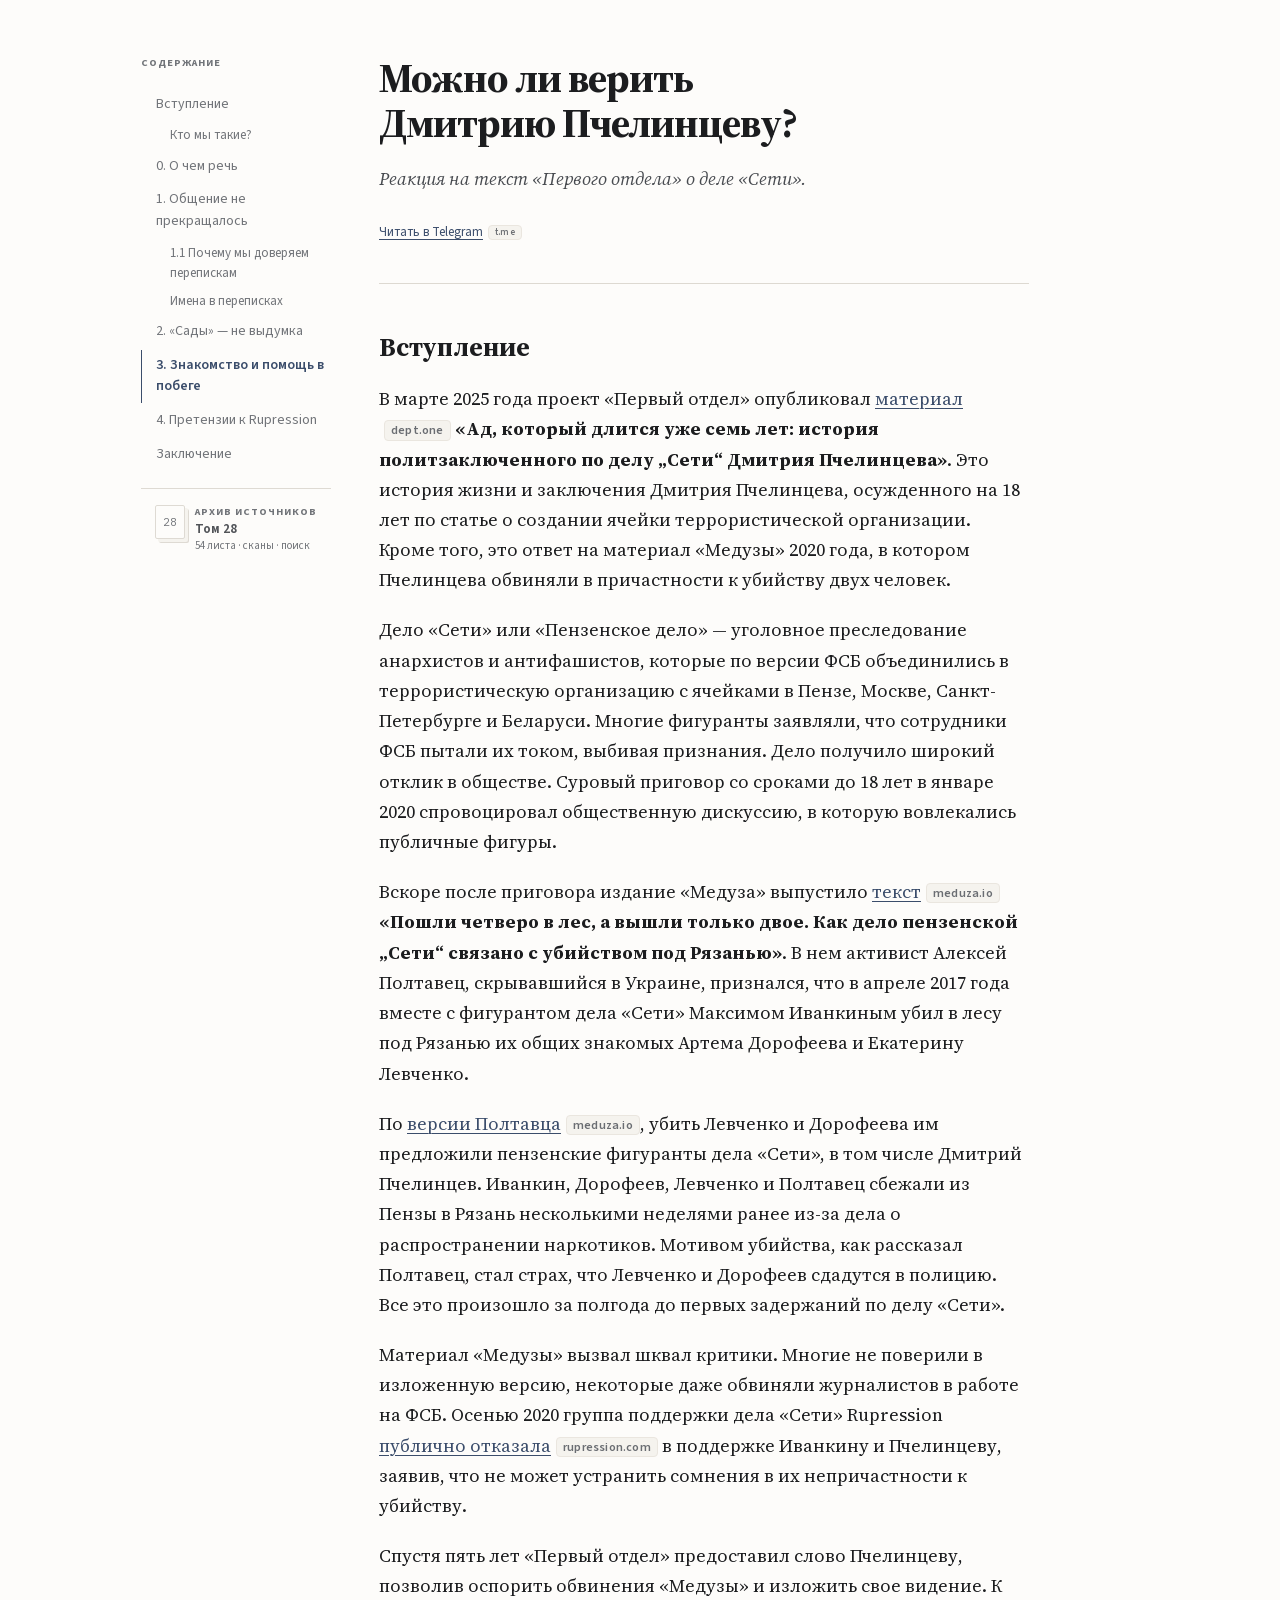
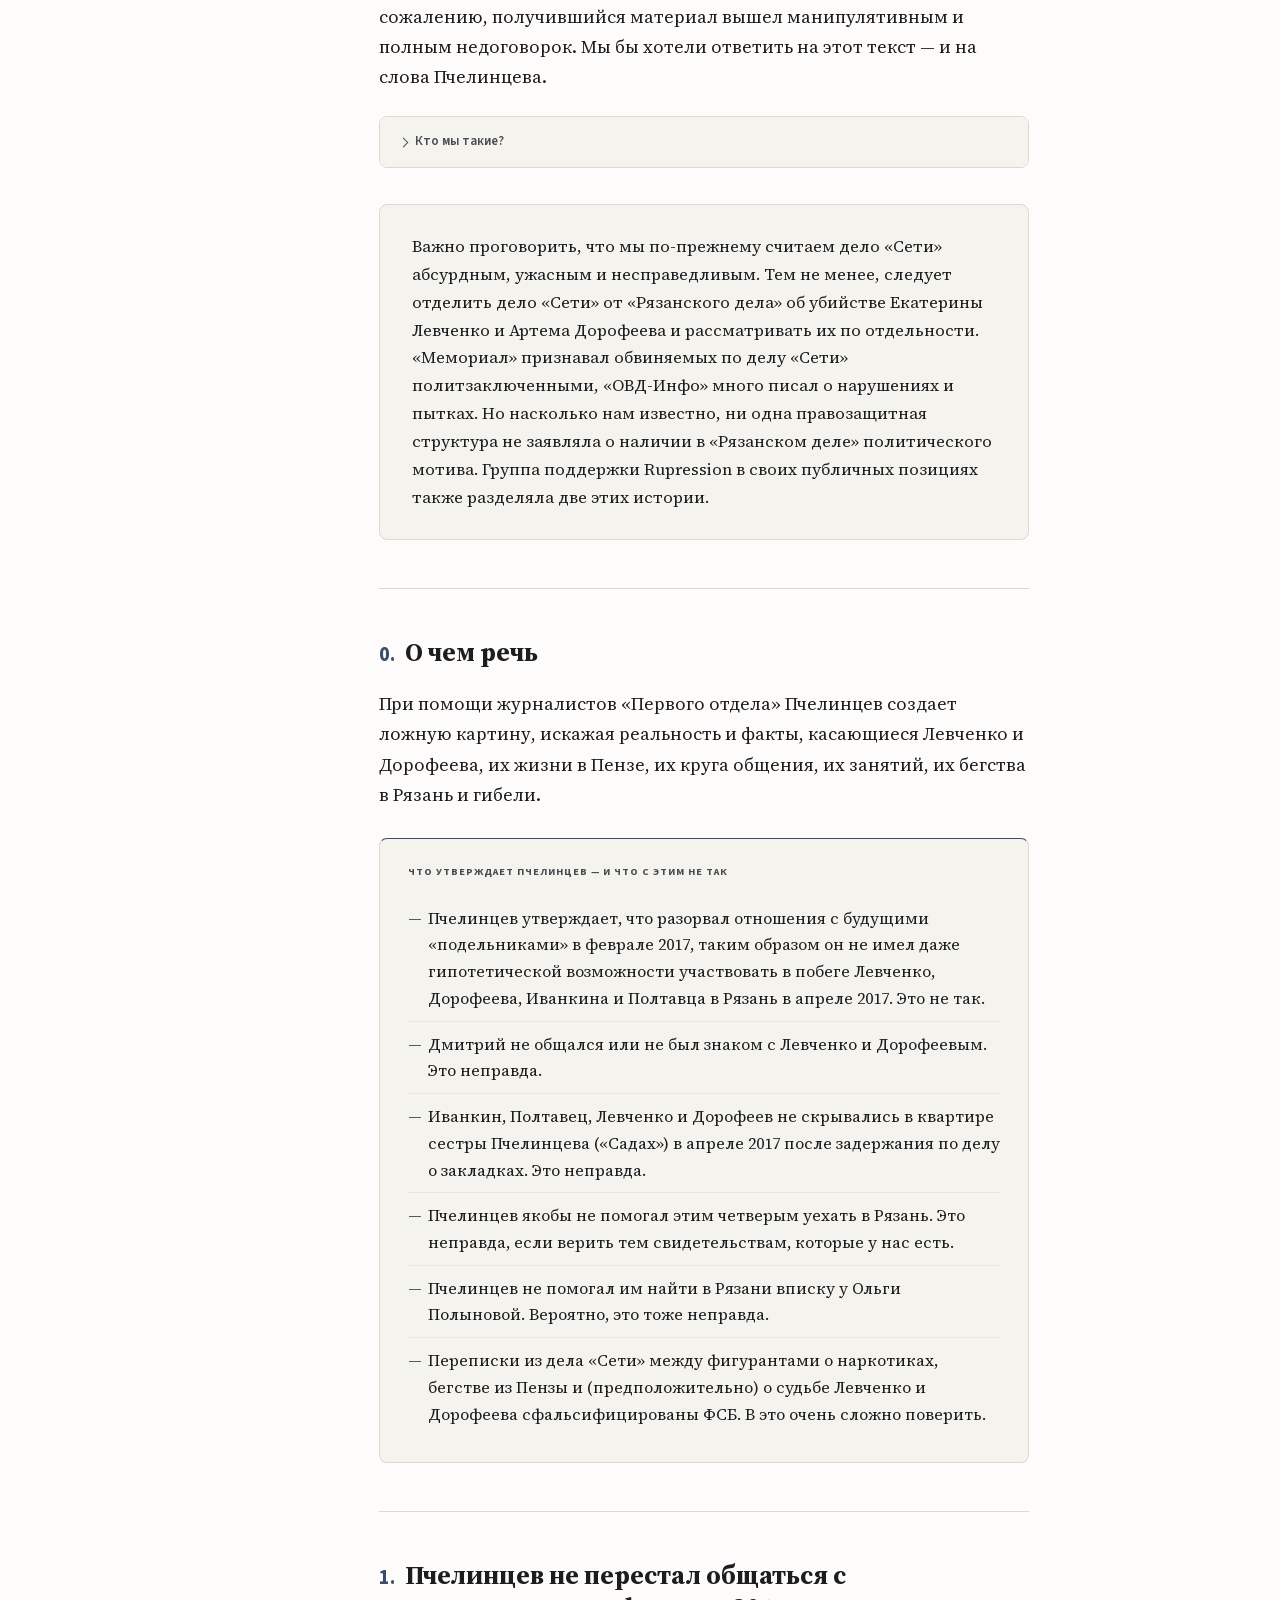
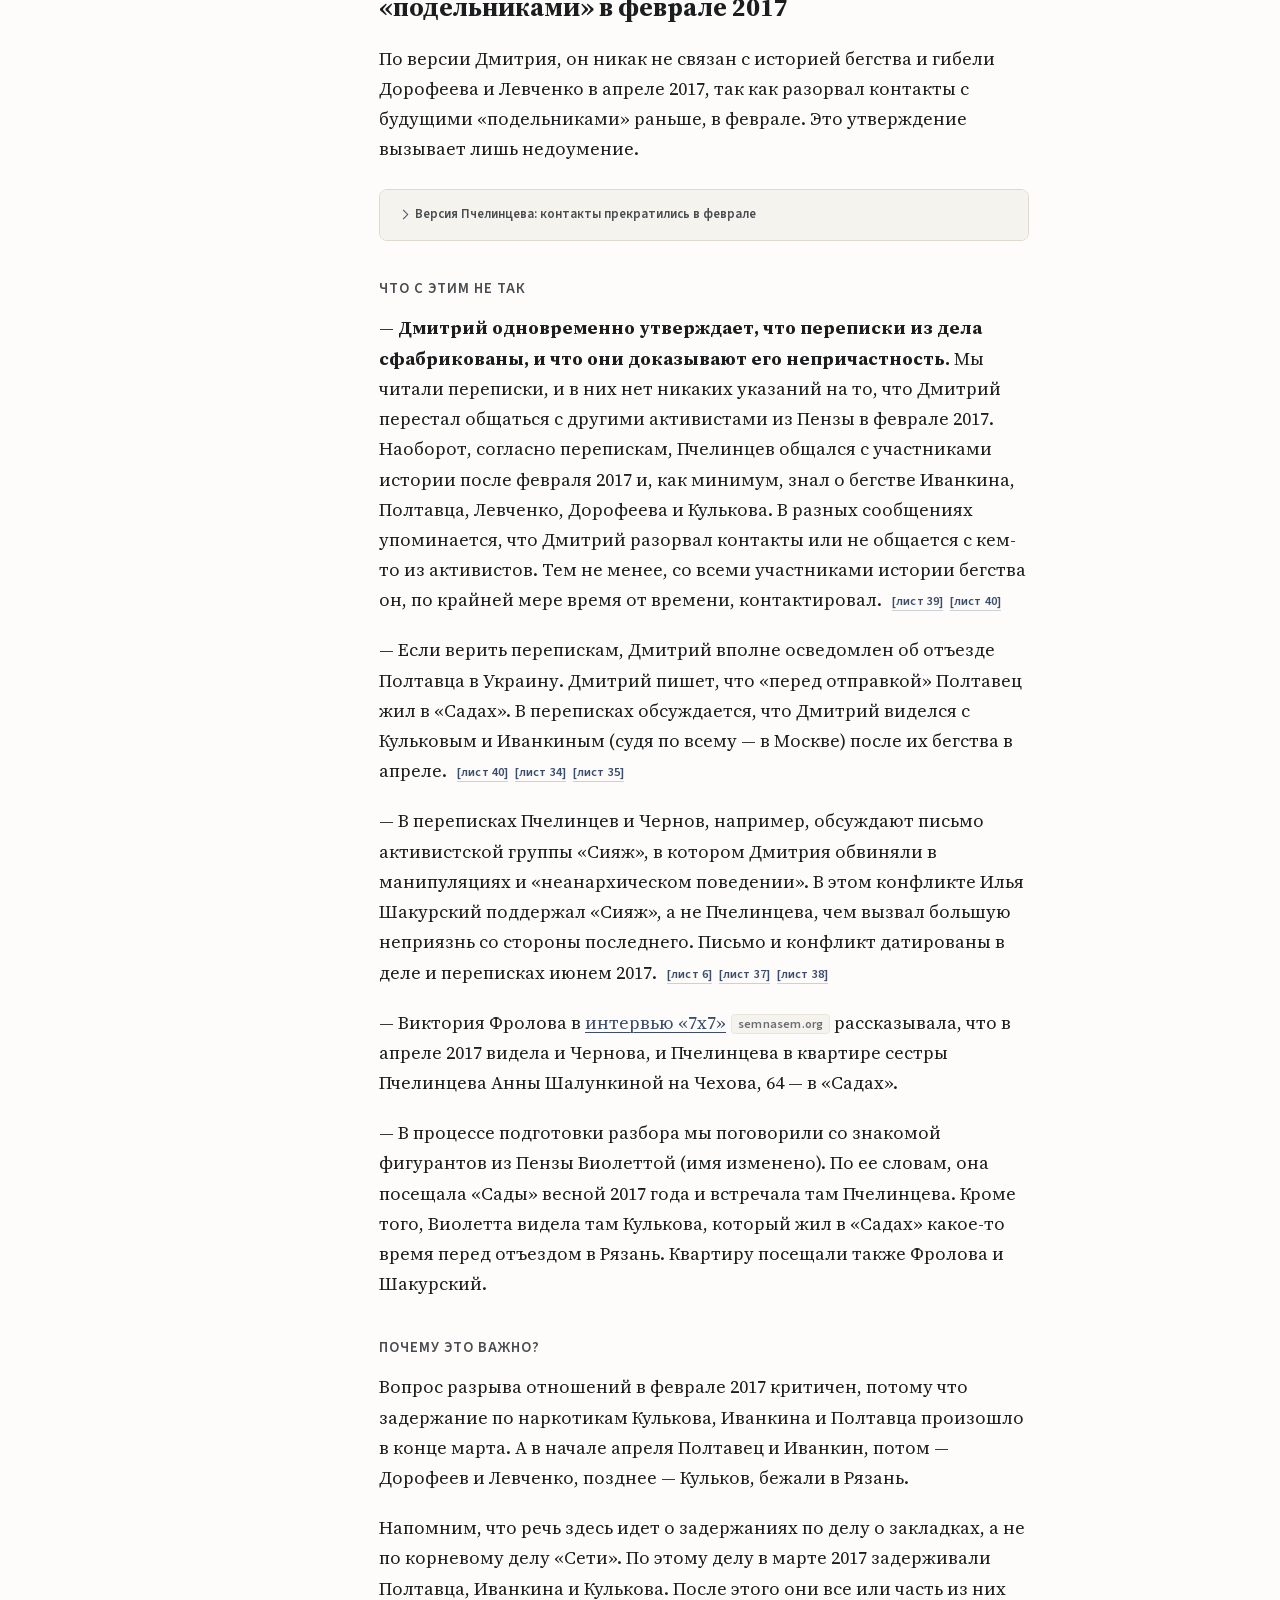
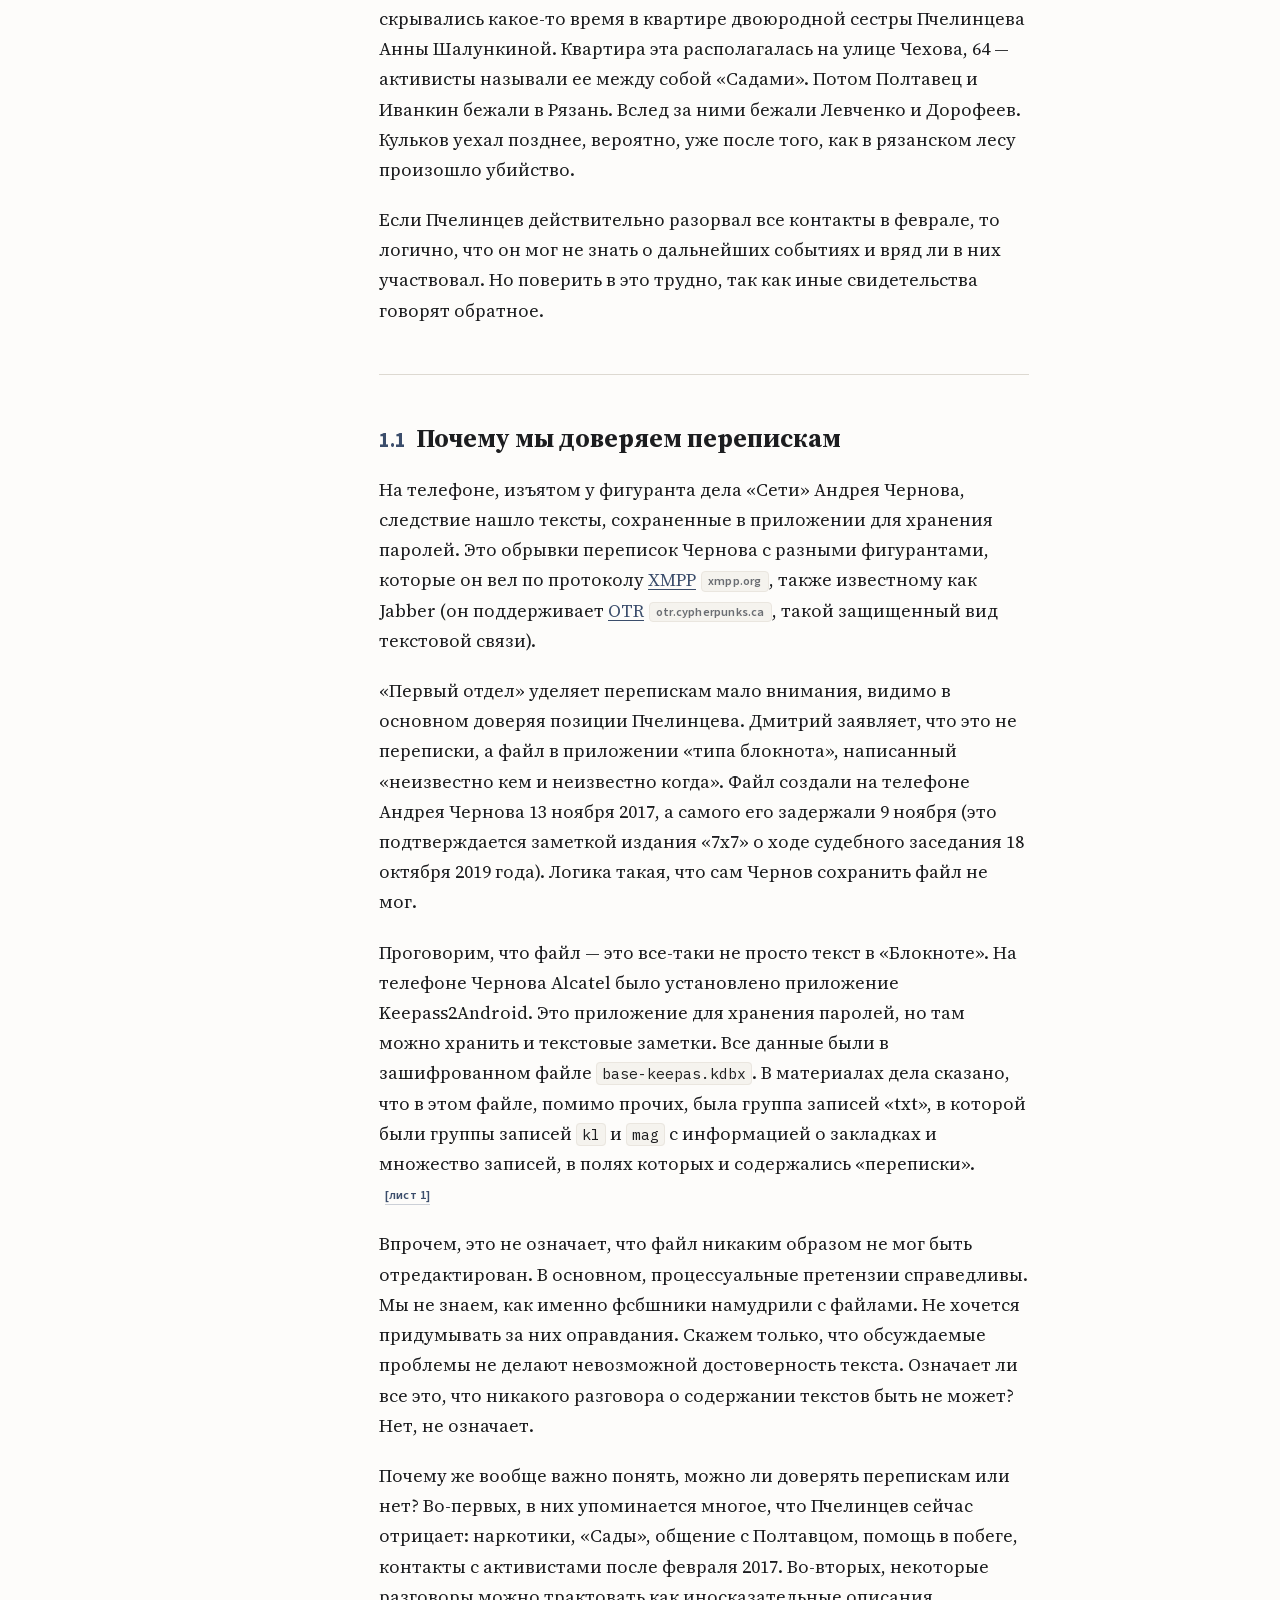
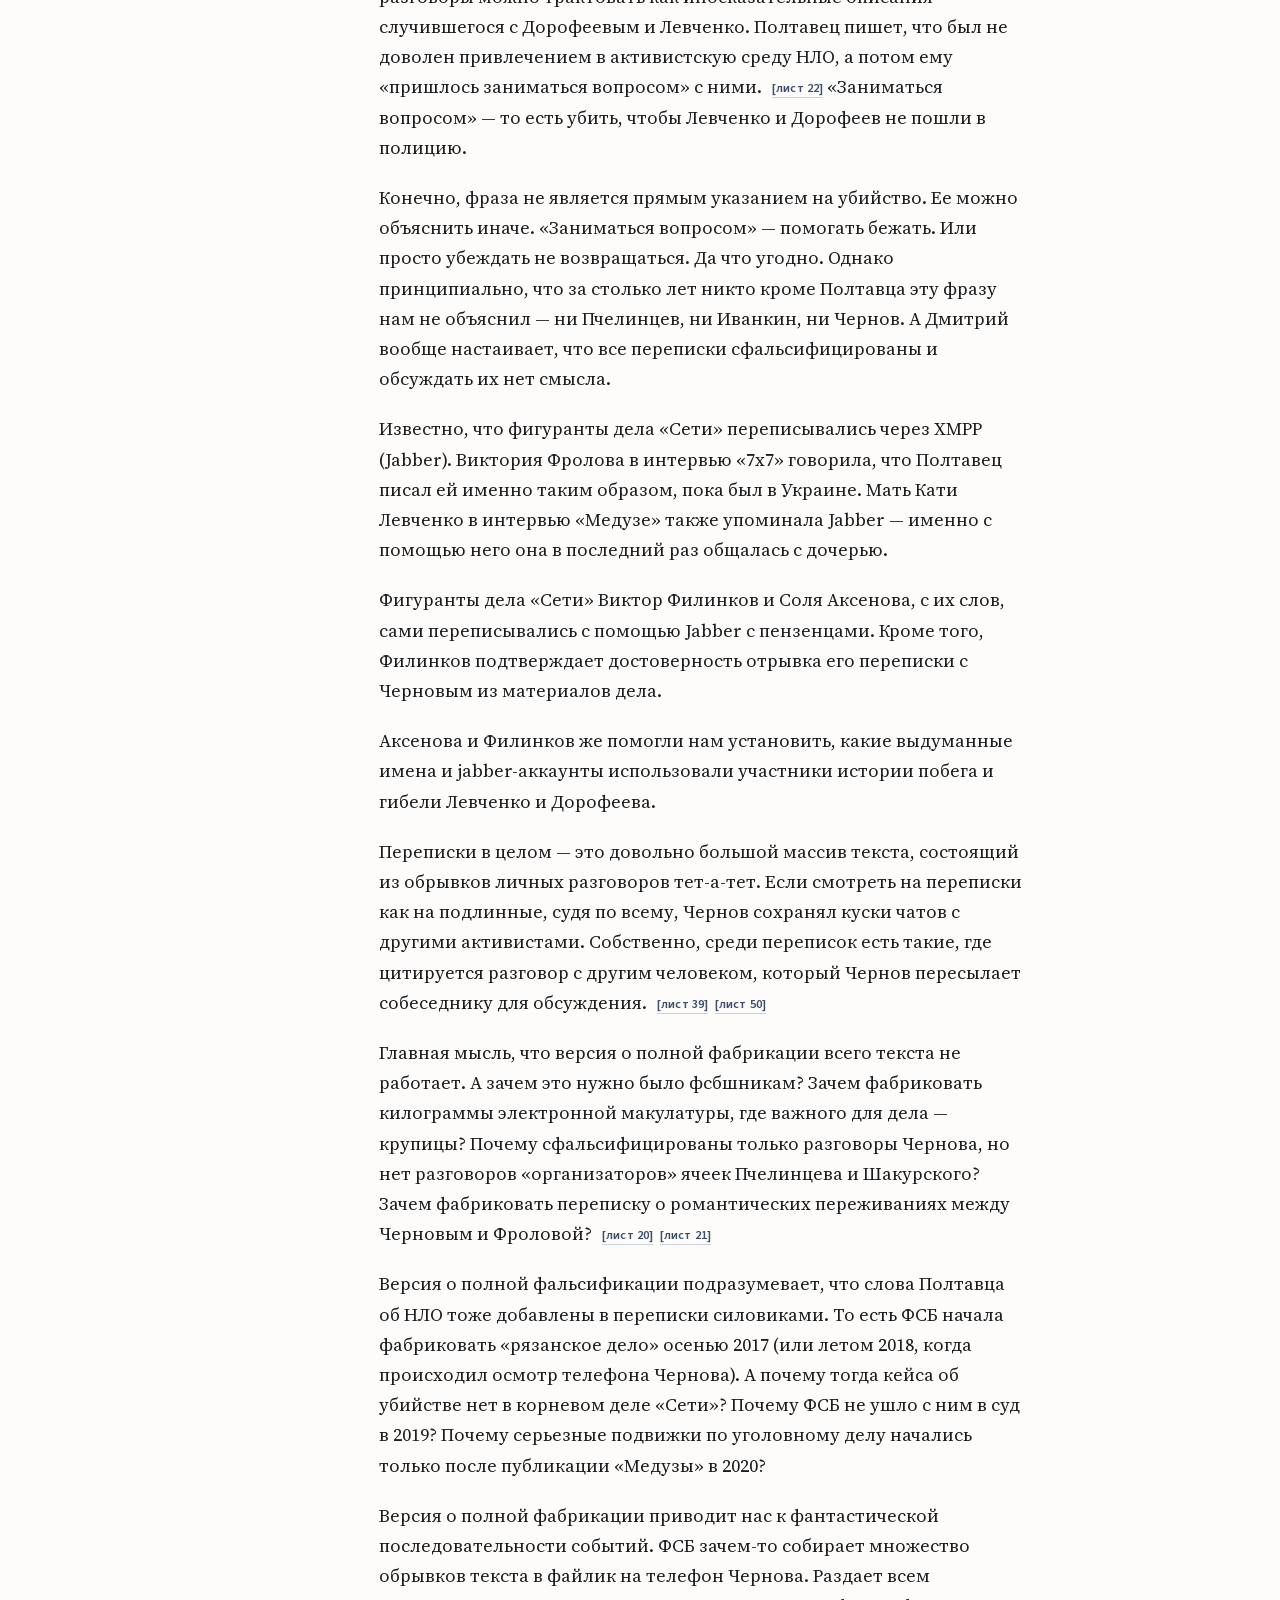
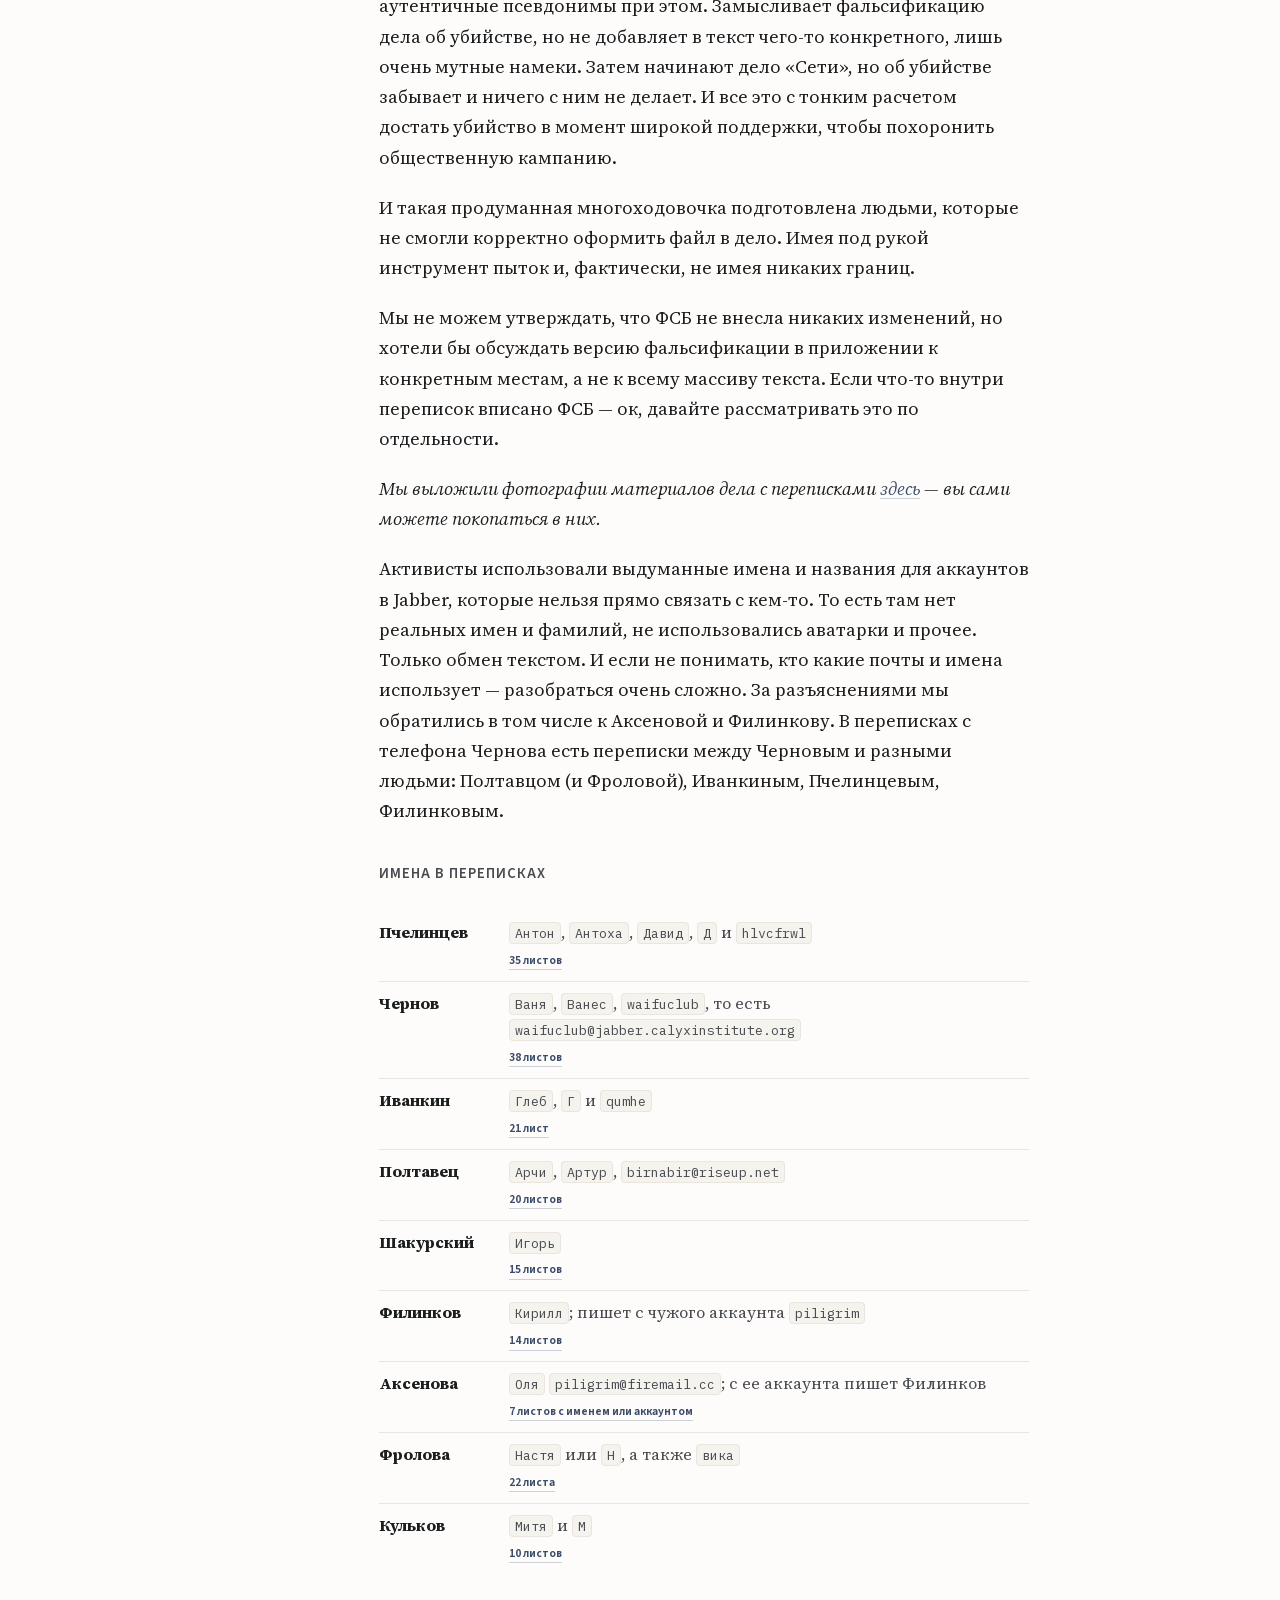
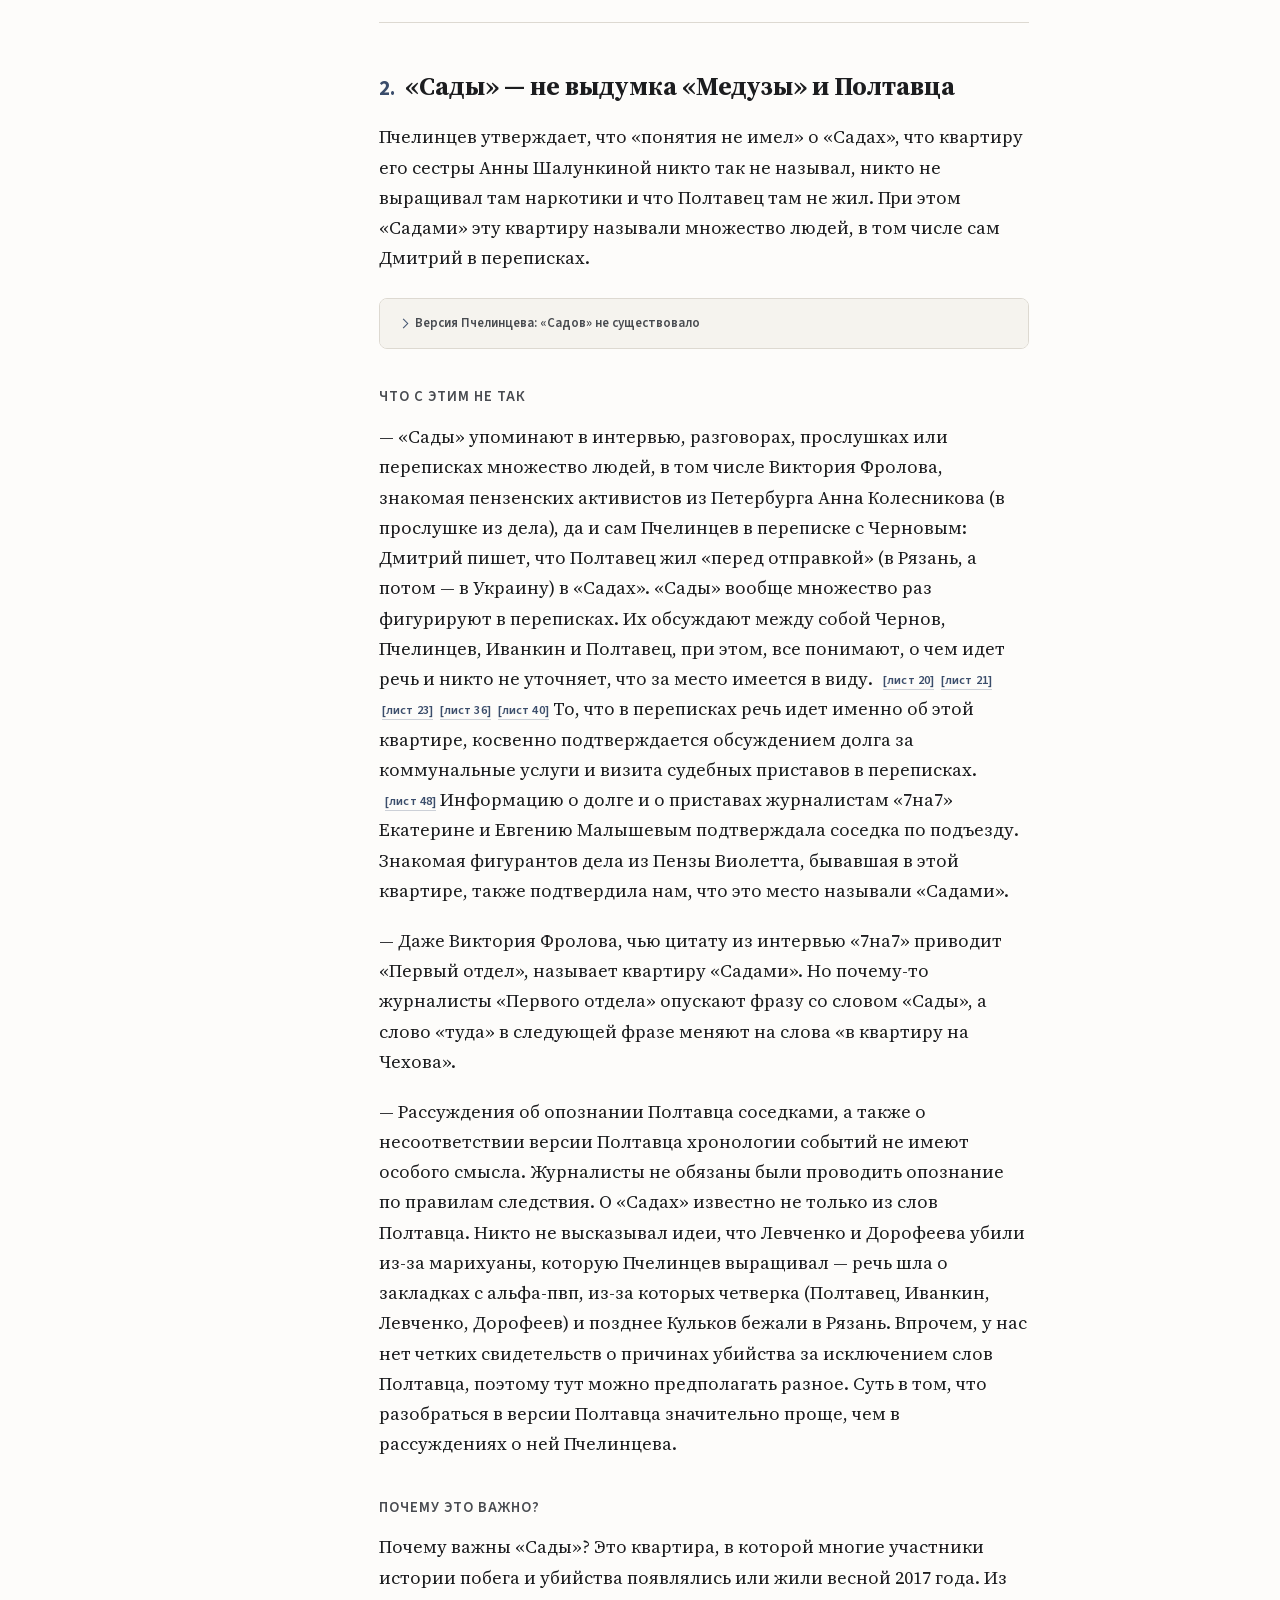
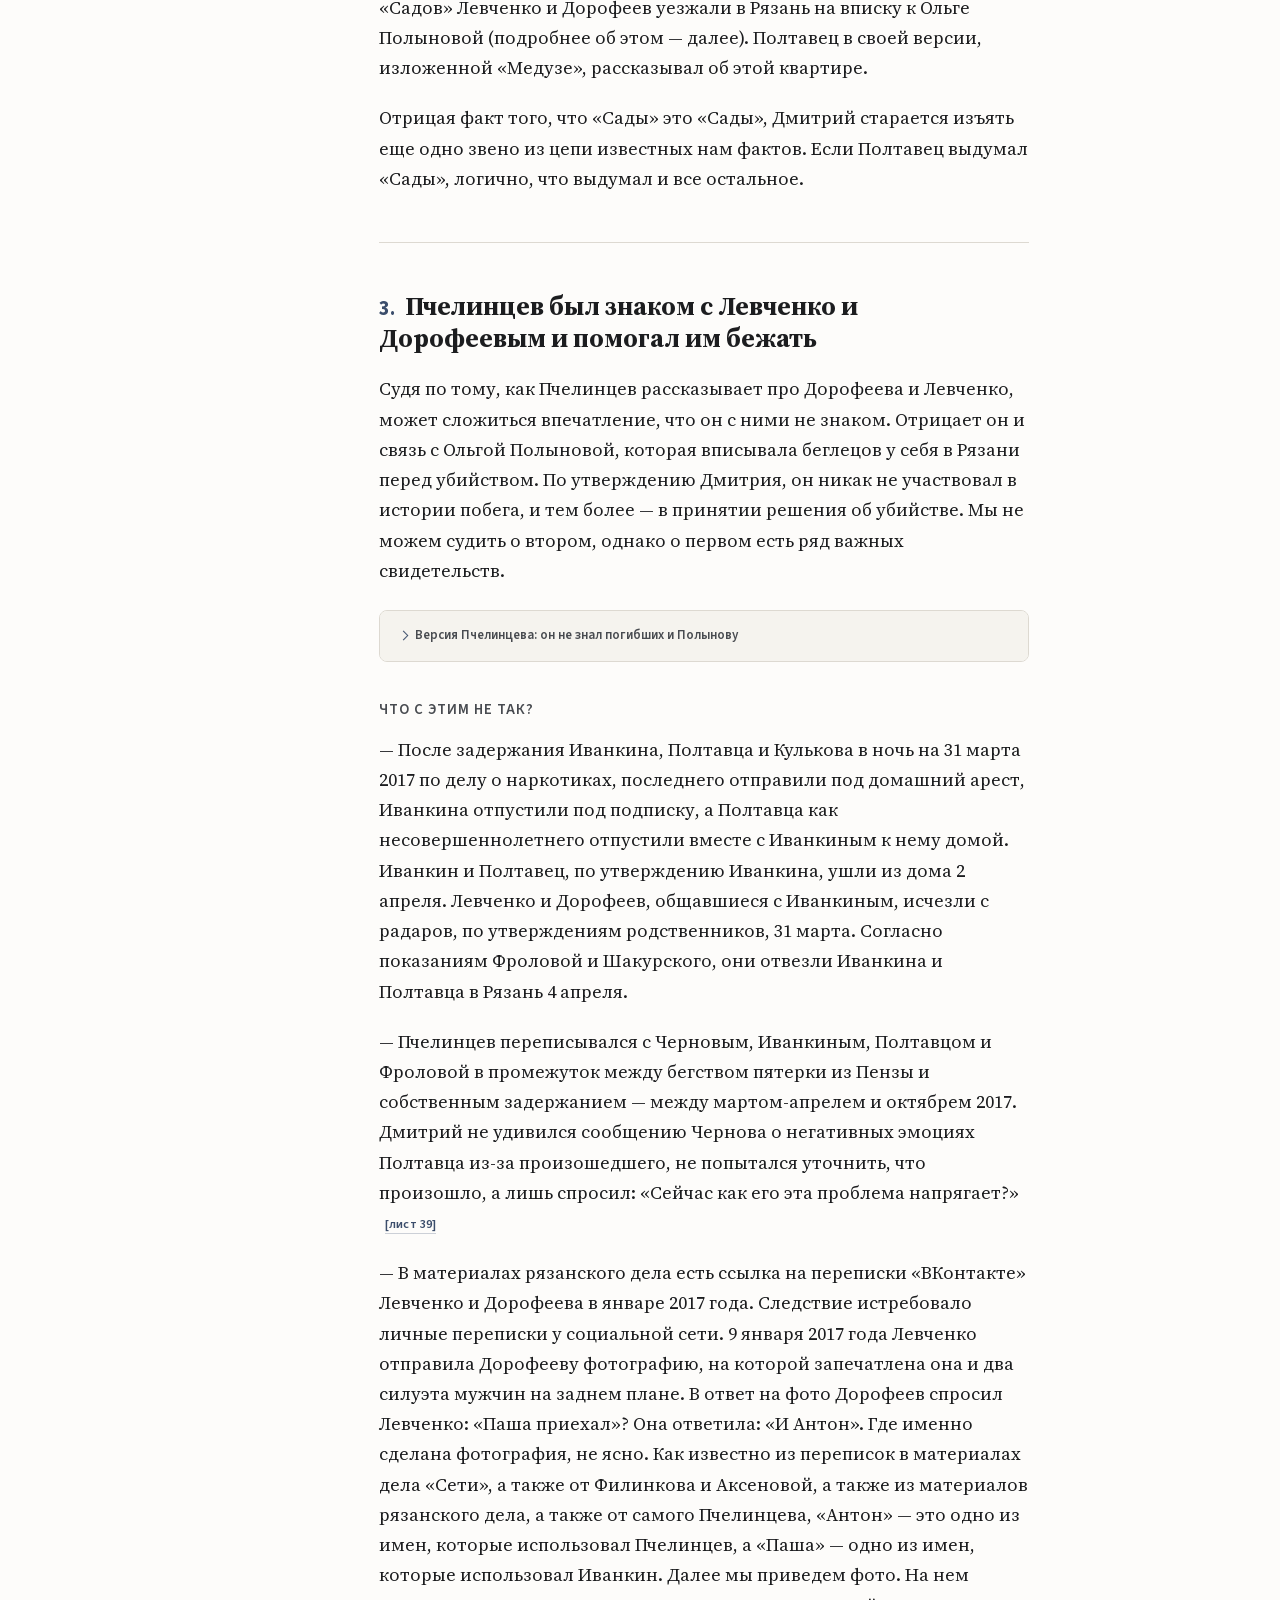
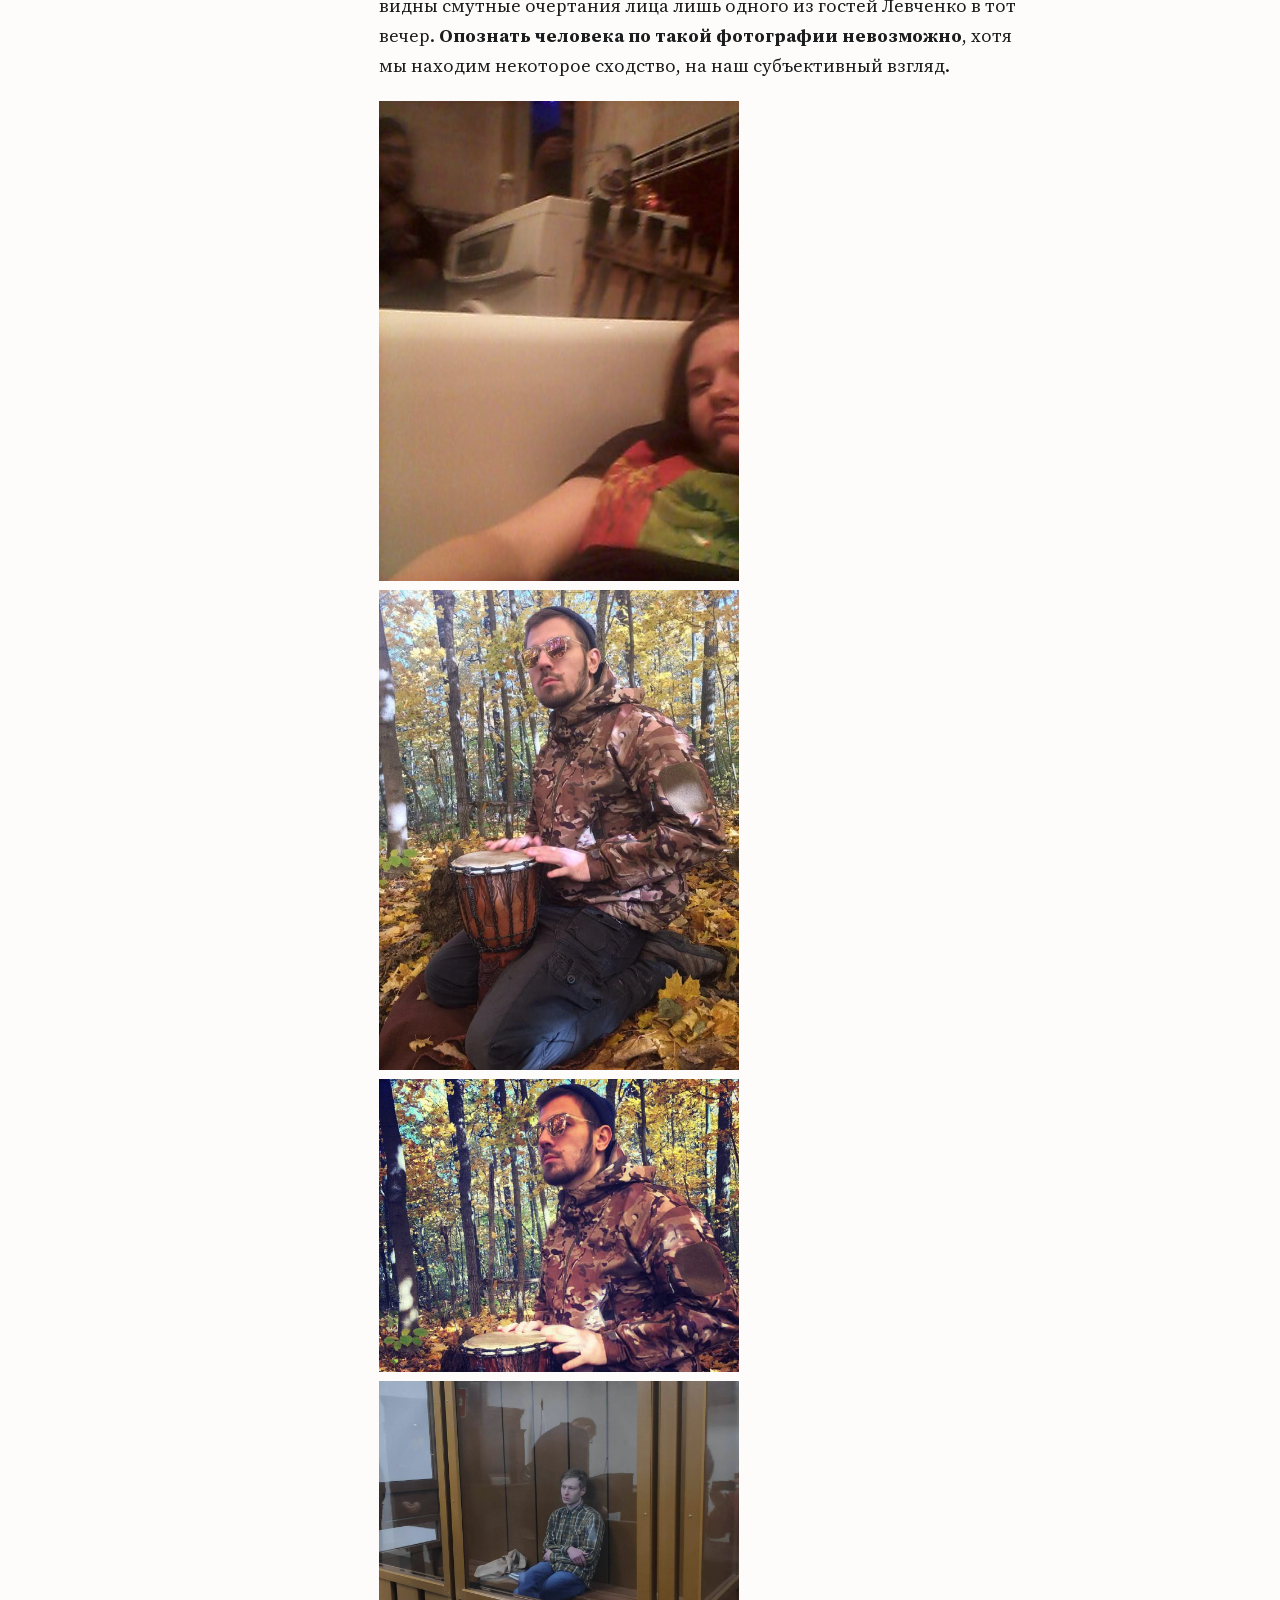
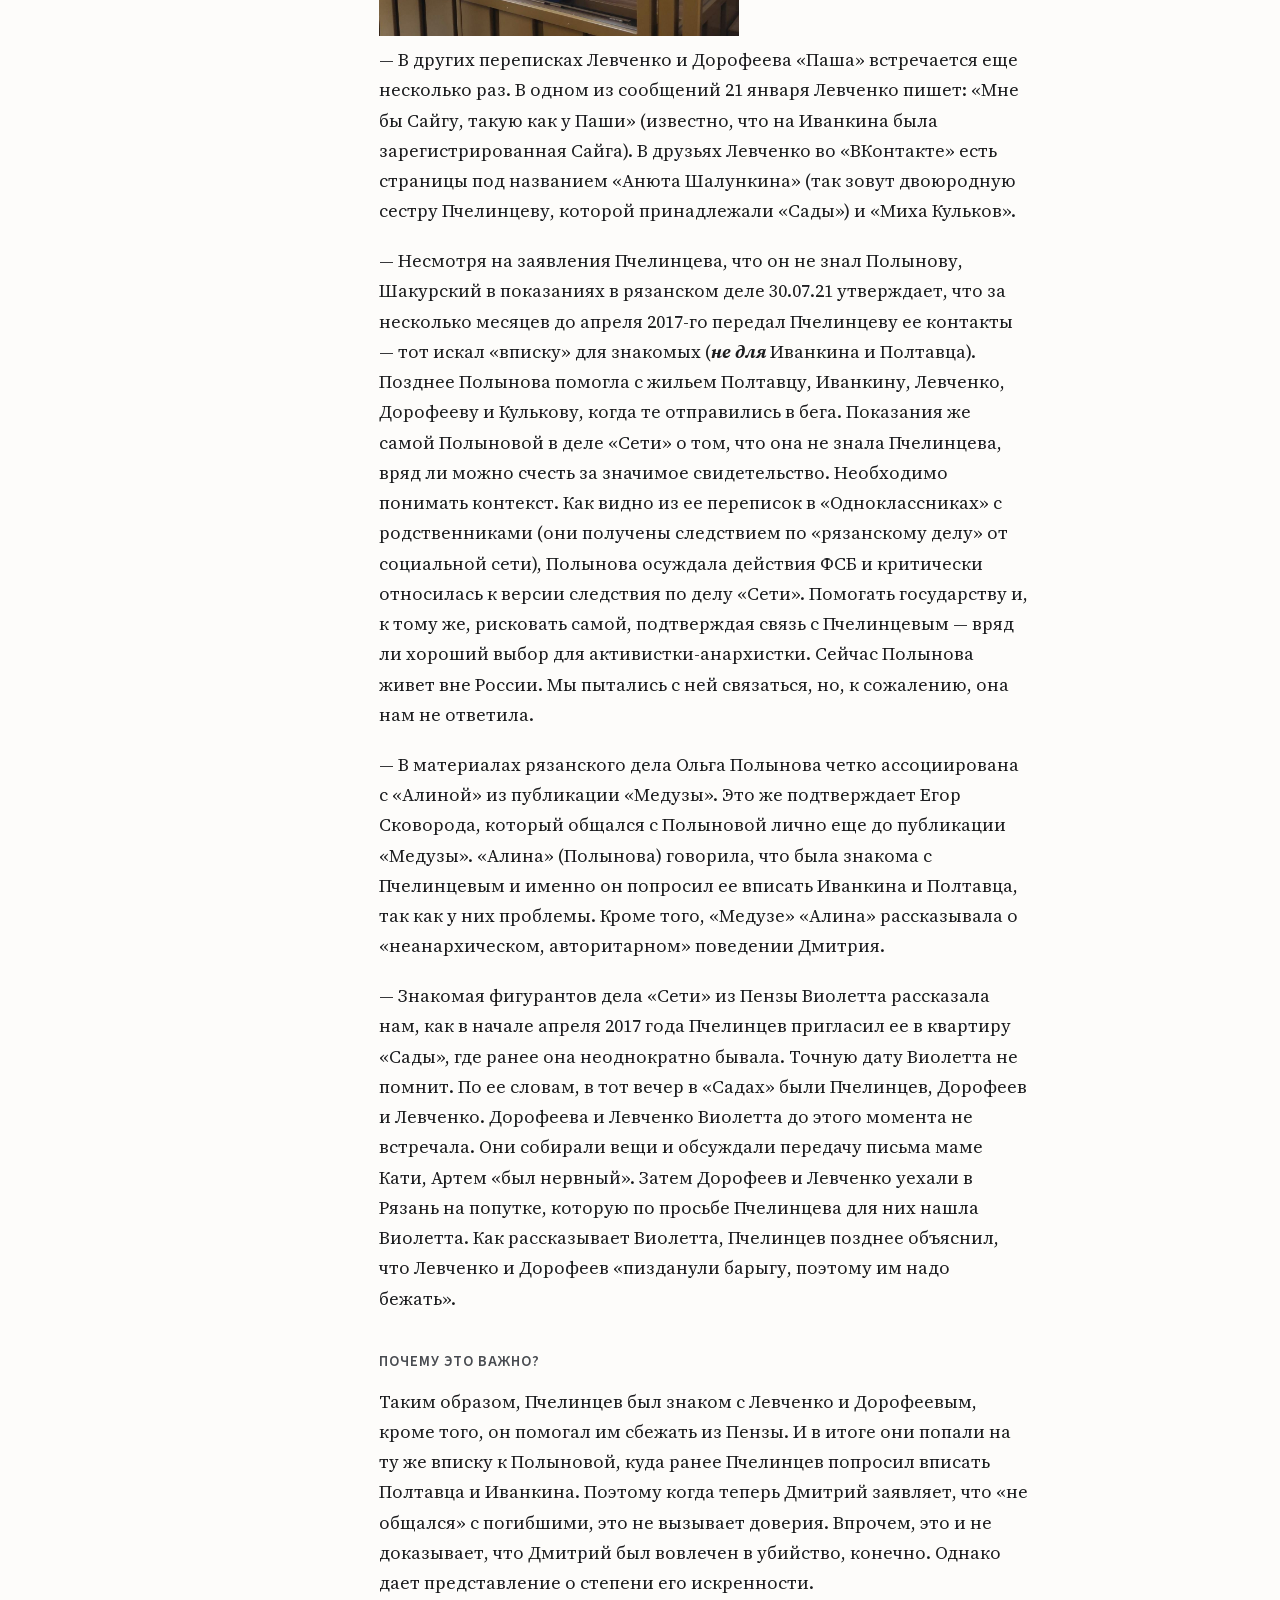
==== index.html @ 1cc165d8 "make links with domain default" ====
<!DOCTYPE html>
<html lang="ru" data-color="slate" data-links="host">

<head>
  <meta charset="UTF-8">
  <meta name="viewport" content="width=device-width, initial-scale=1.0, viewport-fit=cover">
  <meta name="theme-color" content="#FDFCFA">
  <meta name="description" content="Разбор текста «Первого отдела» о деле «Сети» и переписки из материалов дела.">
  <title>Можно ли верить Дмитрию Пчелинцеву?</title>
  <link rel="canonical" href="https://drvnlph.github.io/pisforpensa/">
  <meta property="og:type" content="article">
  <meta property="og:locale" content="ru_RU">
  <meta property="og:site_name" content="Можно ли верить Дмитрию Пчелинцеву?">
  <meta property="og:title" content="Можно ли верить Дмитрию Пчелинцеву?">
  <meta property="og:description"
    content="Разбор текста «Первого отдела» о деле «Сети» и переписки из материалов дела.">
  <meta property="og:url" content="https://drvnlph.github.io/pisforpensa/">
  <meta property="og:image" content="https://drvnlph.github.io/pisforpensa/og.png">
  <meta property="og:image:width" content="1729">
  <meta property="og:image:height" content="910">
  <meta property="og:image:alt" content="Можно ли верить Дмитрию Пчелинцеву? Дело «Сети», том 28.">
  <meta name="twitter:card" content="summary_large_image">
  <link rel="icon" type="image/svg+xml" href="favicon.svg">
  <link rel="icon" href="favicon.ico" sizes="any">
  <link rel="icon" type="image/png" href="favicon.png">
  <link rel="apple-touch-icon" href="apple-touch-icon.png">
  <script src="preferences.js?v=1"></script>
  <link rel="stylesheet" href="fonts.css?v=1">
  <link rel="stylesheet" href="style.css?v=8">
  <noscript>
    <style>
      .toc-inline {
        display: none
      }
    </style>
  </noscript>
</head>

<body>

  <a class="skip-link" href="#article">К тексту</a>

  <div class="progress-bar" id="progressBar"></div>

  <div class="mobile-bar" id="mobileBar" aria-hidden="true" inert>
    <div class="mobile-bar-top">
      <div class="mobile-bar-chapter" id="mobileChapter">Вступление</div>
      <a class="mobile-bar-archive" href="scans.html" aria-label="Открыть сканы тома 28">
        <span class="mobile-bar-archive-volume" aria-hidden="true">28</span>
        <span>Сканы</span>
      </a>
      <button class="mobile-bar-toc" id="mobileBarToc" type="button" aria-label="Оглавление"
        aria-controls="mobileDropdown" aria-expanded="false">§</button>
    </div>
    <div class="mobile-dropdown" id="mobileDropdown" aria-hidden="true" inert>
      <ol class="toc-list" id="tocMobileList"></ol>
    </div>
    <div class="mobile-progress" id="mobileProgress"></div>
  </div>

  <button class="back-to-top" id="backToTop" type="button" aria-label="Наверх"></button>

  <div class="page">
    <aside class="sidebar">
      <nav class="toc-desktop" aria-label="Содержание">
        <div class="toc-label">Содержание</div>
        <!-- ─── Единственный источник оглавления. ───
         app.js собирает из него мобильное меню, встроенное оглавление
         и подписи в мобильной шапке. Редактировать только этот список. -->
        <ol class="toc-list" id="tocDesktopList">
          <li><a href="#intro" class="active">Вступление</a></li>
          <li class="toc-sub"><a href="#who">Кто мы такие?</a></li>
          <li><a href="#about">0. О чем речь</a></li>
          <li><a href="#ch1">1. Общение не прекращалось</a></li>
          <li class="toc-sub"><a href="#trust">1.1 Почему мы доверяем перепискам</a></li>
          <li class="toc-sub"><a href="#names">Имена в переписках</a></li>
          <li><a href="#ch2">2. «Сады» — не выдумка</a></li>
          <li><a href="#ch3">3. Знакомство и помощь в побеге</a></li>
          <li><a href="#ch4">4. Претензии к Rupression</a></li>
          <!-- <li><a href="#ch5">5. Хронология событий</a></li> -->
          <li><a href="#conclusion">Заключение</a></li>
        </ol>
        <a class="toc-archive-link" href="scans.html">
          <span class="toc-archive-volume" aria-hidden="true">28</span>
          <span class="toc-archive-copy">
            <span class="toc-archive-kicker">Архив источников</span>
            <strong>Том 28</strong>
            <span class="toc-archive-meta">54 листа · сканы · поиск</span>
          </span>
        </a>
      </nav>
    </aside>

    <main class="content" id="article">

      <header class="article-header">
        <h1 class="article-title">Можно ли верить Дмитрию&nbsp;Пчелинцеву?</h1>
        <p class="article-subtitle">Реакция на текст «Первого отдела» о деле «Сети».</p>
        <div class="article-meta"><a href="https://t.me/pisforpenza/8">Читать&nbspв&nbspTelegram</a></div>
      </header>
      <nav class="toc-inline" aria-label="Содержание">
        <div class="toc-inline-title">Содержание</div>
        <ol class="toc-inline-list"></ol>
      </nav>

      <section id="intro">
        <h2>Вступление</h2>

        <p>
          В марте 2025 года проект «Первый отдел» опубликовал
          <a href="https://dept.one/story/pchelintsev-in-hell/">материал</a>
          <strong>«Ад, который длится уже семь лет: история политзаключенного по делу
            „Сети“ Дмитрия Пчелинцева»</strong>. Это история жизни и заключения Дмитрия
          Пчелинцева, осужденного на 18 лет по статье о создании ячейки
          террористической организации. Кроме того, это ответ на материал
          «Медузы» 2020 года, в котором Пчелинцева обвиняли в причастности
          к убийству двух человек.
        </p>

        <p>
          Дело «Сети» или «Пензенское дело» — уголовное преследование анархистов
          и антифашистов, которые по версии ФСБ объединились в террористическую
          организацию с ячейками в Пензе, Москве, Санкт-Петербурге и Беларуси.
          Многие фигуранты заявляли, что сотрудники ФСБ пытали их током, выбивая
          признания. Дело получило широкий отклик в обществе. Суровый приговор
          со сроками до 18 лет в январе 2020 спровоцировал общественную дискуссию,
          в которую вовлекались публичные фигуры.
        </p>

        <p>
          Вскоре после приговора издание «Медуза» выпустило
          <a href="https://meduza.io/feature/2020/02/21/poshli-chetvero-v-les-a-vyshli-tolko-dvoe">текст</a>
          <strong>«Пошли четверо
            в лес, а вышли только двое. Как дело пензенской „Сети“ связано с убийством
            под Рязанью»</strong>. В нем активист Алексей Полтавец, скрывавшийся в Украине,
          признался, что в апреле 2017 года вместе с фигурантом дела «Сети»
          Максимом Иванкиным убил в лесу под Рязанью их общих знакомых Артема
          Дорофеева и Екатерину Левченко.
        </p>

        <p>
          По <a href="https://meduza.io/feature/2020/03/03/uspel-skazat-izvini-i-vystrelil">версии
            Полтавца</a>, убить Левченко и Дорофеева им предложили пензенские
          фигуранты дела «Сети», в том числе Дмитрий Пчелинцев. Иванкин, Дорофеев,
          Левченко и Полтавец сбежали из Пензы в Рязань несколькими неделями ранее
          из-за дела о распространении наркотиков. Мотивом убийства, как рассказал
          Полтавец, стал страх, что Левченко и Дорофеев сдадутся в полицию. Все это
          произошло за полгода до первых задержаний по делу «Сети».
        </p>

        <p>
          Материал «Медузы» вызвал шквал критики. Многие не поверили в изложенную
          версию, некоторые даже обвиняли журналистов в работе на ФСБ. Осенью 2020
          группа поддержки дела «Сети» Rupression
          <a
            href="https://rupression.com/2020/11/01/zajavlenie-kollektiva-rupression-o-prekrashhenii-finansovoj-podderzhki-dvuh-figurantov-dela-seti/">публично
            отказала</a> в поддержке
          Иванкину и Пчелинцеву, заявив, что не может устранить сомнения в их
          непричастности к убийству.
        </p>

        <p>
          Спустя пять лет «Первый отдел» предоставил слово Пчелинцеву, позволив
          оспорить обвинения «Медузы» и изложить свое видение. К сожалению,
          получившийся материал вышел манипулятивным и полным недоговорок.
          Мы бы хотели ответить на этот текст — и на слова Пчелинцева.
        </p>
      </section>

      <section>
        <details id="who" class="claim-details">
          <summary>Кто мы такие?</summary>
          <div class="claim-details-body">
            <p>
              Мы — группа людей, которых в свое время вовлекло в гравитацию дела «Сети».
              Некоторые участвовали в группе поддержки: устраивали акции, рассказывали
              о деле на разных площадках, делали и продавали мерч и т.д. Другие писали
              о деле в медиа. Третьи знакомы с фигурантами или сами бывшие фигуранты.
              Мы чувствуем ответственность за создание публичного образа обвиняемых
              по делу «Сети», который не позволил многим поверить в страшную историю
              убийства в рязанском лесу. К сожалению, некоторые из нас содействовали
              формированию идеалистических, оторванных от реальности представлений о
              фигурантах дела.
            </p>
          </div>
        </details>

        <div class="preface">
          <p>
            Важно проговорить, что мы по-прежнему считаем дело «Сети» абсурдным,
            ужасным и несправедливым. Тем не менее, следует отделить дело «Сети»
            от «Рязанского дела» об убийстве Екатерины Левченко и Артема Дорофеева
            и рассматривать их по отдельности. «Мемориал» признавал обвиняемых
            по делу «Сети» политзаключенными, «ОВД-Инфо» много писал о нарушениях
            и пытках. Но насколько нам известно, ни одна правозащитная структура
            не заявляла о наличии в «Рязанском деле» политического мотива. Группа
            поддержки Rupression в своих публичных позициях также разделяла две
            этих истории.
          </p>
        </div>
      </section>

      <hr class="section-rule">

      <section id="about">
        <h2><span class="chapter-num">0.</span> О чем речь</h2>

        <p>
          При помощи журналистов «Первого отдела» Пчелинцев создает ложную картину,
          искажая реальность и факты, касающиеся Левченко и Дорофеева, их жизни
          в Пензе, их круга общения, их занятий, их бегства в Рязань и гибели.
        </p>

        <div class="framing framing-list">
          <div class="framing-label">Что утверждает Пчелинцев — и что с этим не так</div>
          <ul>
            <li>
              Пчелинцев утверждает, что разорвал отношения с будущими «подельниками»
              в феврале 2017, таким образом он не имел даже гипотетической возможности
              участвовать в побеге Левченко, Дорофеева, Иванкина и Полтавца в Рязань
              в апреле 2017. Это не так.
            </li>
            <li>
              Дмитрий не общался или не был знаком с Левченко и Дорофеевым.
              Это неправда.
            </li>
            <li>
              Иванкин, Полтавец, Левченко и Дорофеев не скрывались в квартире сестры
              Пчелинцева («Садах») в апреле 2017 после задержания по делу о закладках.
              Это неправда.
            </li>
            <li>
              Пчелинцев якобы не помогал этим четверым уехать в Рязань.
              Это неправда, если верить тем свидетельствам, которые
              у нас есть.
            </li>
            <li>
              Пчелинцев не помогал им найти в Рязани вписку у Ольги Полыновой.
              Вероятно, это тоже неправда.
            </li>
            <li>
              Переписки из дела «Сети» между фигурантами о наркотиках, бегстве из Пензы
              и (предположительно) о судьбе Левченко и Дорофеева сфальсифицированы ФСБ.
              В это очень сложно поверить.
            </li>
          </ul>
        </div>
      </section>

      <hr class="section-rule">

      <section id="ch1">
        <h2><span class="chapter-num">1.</span> Пчелинцев не перестал общаться с «подельниками» в феврале 2017</h2>

        <p>
          По версии Дмитрия, он никак не связан с историей бегства и гибели Дорофеева
          и Левченко в апреле 2017, так как разорвал контакты с будущими
          «подельниками» раньше, в феврале. Это утверждение вызывает лишь недоумение.
        </p>

        <details class="claim-details">
          <summary>Версия Пчелинцева: контакты прекратились в феврале</summary>
          <div class="claim-details-body">
            <p>
              Пчелинцев рассказывает, что «Медуза» зря доверяет перепискам из дела
              «Сети» между фигурантами, так как они были сфабрикованы ФСБ при задержании.
              Но если «верить “чатам”», Дмитрий перестал общаться «со всеми» за
              8 месяцев до «переписки», то есть «минимум» с февраля 2017 Дмитрий
              «не имел ни с кем из фигурантов никаких дел». «Получается, по логике
              „Медузы“, я не мог знать ни о задержаниях, ни об исчезновении, ни об
              убийстве», — говорит Пчелинцев. По его словам, следствие установило,
              что почти со всеми «подельниками» он либо не был знаком, либо не
              общался «якобы с целью конспирации».
              <span class="scan-cites">
                <a class="scan-cite" href="scans.html#39">лист 39</a>
              </span>
            </p>
          </div>
        </details>

        <h3>Что с этим не так</h3>

        <p>
          — <strong>Дмитрий одновременно утверждает, что переписки из дела
            сфабрикованы, и что они доказывают его непричастность.</strong> Мы читали
          переписки, и в них нет никаких указаний на то, что Дмитрий
          перестал общаться с другими активистами из Пензы в феврале 2017. Наоборот,
          согласно перепискам, Пчелинцев общался с участниками истории
          после февраля 2017 и, как минимум, знал о бегстве Иванкина,
          Полтавца, Левченко, Дорофеева и Кулькова. В разных сообщениях упоминается,
          что Дмитрий разорвал контакты или не общается с кем-то из активистов. Тем
          не менее, со всеми участниками истории бегства он, по крайней мере время
          от времени, контактировал.
          <span class="scan-cites">
            <a class="scan-cite" href="scans.html#39">лист 39</a>
            <a class="scan-cite" href="scans.html#40">лист 40</a>
          </span>
        </p>

        <p>
          — Если верить перепискам, Дмитрий вполне осведомлен об отъезде Полтавца
          в Украину. Дмитрий пишет, что «перед отправкой» Полтавец жил в «Садах».
          В переписках обсуждается, что Дмитрий виделся с Кульковым и Иванкиным
          (судя по всему — в Москве) после их бегства в апреле.
          <span class="scan-cites">
            <a class="scan-cite" href="scans.html#40">лист 40</a>
            <a class="scan-cite" href="scans.html#34">лист 34</a>
            <a class="scan-cite" href="scans.html#35">лист 35</a>
          </span>
        </p>

        <p>
          — В переписках Пчелинцев и Чернов, например, обсуждают письмо активистской
          группы «Сияж», в котором Дмитрия обвиняли в манипуляциях и «неанархическом
          поведении». В этом конфликте Илья Шакурский поддержал «Сияж», а не
          Пчелинцева, чем вызвал большую неприязнь со стороны последнего. Письмо и
          конфликт датированы в деле и переписках июнем 2017.
          <span class="scan-cites">
            <a class="scan-cite" href="scans.html#6">лист 6</a>
            <a class="scan-cite" href="scans.html#37">лист 37</a>
            <a class="scan-cite" href="scans.html#38">лист 38</a>
          </span>
        </p>

        <p>
          — Виктория Фролова в <a
            href="https://semnasem.org/articles/2020/05/31/on-rasskazal-mne-druguyu-versiyu-byvshaya-devushka-znakomogo-figurantov-dela-seti-alekseya-poltavca-viktoriya-frolova-o-ego-priznanii-v-ubijstve-zhizni-v-ukraine-i-doprose-v-fsb">интервью
            «7x7»</a> рассказывала, что в апреле 2017 видела
          и Чернова, и Пчелинцева в квартире сестры Пчелинцева Анны Шалункиной
          на Чехова, 64 — в «Садах».
        </p>

        <p>
          — В процессе подготовки разбора мы поговорили со знакомой фигурантов
          из Пензы Виолеттой (имя изменено). По ее словам, она посещала «Сады»
          весной 2017 года и встречала там Пчелинцева. Кроме того, Виолетта видела
          там Кулькова, который жил в «Садах» какое-то время перед отъездом в Рязань.
          Квартиру посещали также Фролова и Шакурский.
        </p>

        <h3>Почему это важно?</h3>

        <p>
          Вопрос разрыва отношений в феврале 2017 критичен, потому что задержание
          по наркотикам Кулькова, Иванкина и Полтавца произошло в конце марта.
          А в начале апреля Полтавец и Иванкин, потом — Дорофеев и Левченко,
          позднее — Кульков, бежали в Рязань.
        </p>

        <p>
          Напомним, что речь здесь идет о задержаниях по делу о закладках, а не
          по корневому делу «Сети». По этому делу в марте 2017 задерживали
          Полтавца, Иванкина и Кулькова. После этого они все или часть из них
          скрывались какое-то время в квартире двоюродной сестры Пчелинцева Анны
          Шалункиной. Квартира эта располагалась на улице Чехова, 64 — активисты
          называли ее между собой «Садами». Потом Полтавец и Иванкин бежали
          в Рязань. Вслед за ними бежали Левченко и Дорофеев. Кульков уехал
          позднее, вероятно, уже после того, как в рязанском лесу произошло
          убийство.
        </p>

        <p>
          Если Пчелинцев действительно разорвал все контакты в феврале, то логично,
          что он мог не знать о дальнейших событиях и вряд ли в них участвовал.
          Но поверить в это трудно, так как иные свидетельства говорят обратное.
        </p>
      </section>

      <hr class="section-rule">

      <section id="trust">
        <h2><span class="chapter-num">1.1</span> Почему мы доверяем перепискам</h2>

        <p>
          На телефоне, изъятом у фигуранта дела «Сети» Андрея Чернова, следствие
          нашло тексты, сохраненные в приложении для хранения паролей. Это обрывки
          переписок Чернова с разными фигурантами, которые он вел по протоколу <a href="https://xmpp.org/">XMPP</a>,
          также известному как Jabber (он поддерживает <a href="https://otr.cypherpunks.ca/">OTR</a>, такой защищенный
          вид текстовой связи).
        </p>

        <p>
          «Первый отдел» уделяет перепискам мало внимания, видимо в основном доверяя
          позиции Пчелинцева. Дмитрий заявляет, что это не переписки, а файл
          в приложении «типа блокнота», написанный «неизвестно кем и неизвестно
          когда». Файл создали на телефоне Андрея Чернова 13 ноября 2017, а самого
          его задержали 9 ноября (это подтверждается заметкой издания «7x7» о ходе
          судебного заседания 18 октября 2019 года). Логика такая, что сам Чернов
          сохранить файл не мог.
        </p>

        <p>
          Проговорим, что файл — это все-таки не просто текст в «Блокноте».
          На телефоне Чернова Alcatel было установлено приложение Keepass2Android.
          Это приложение для хранения паролей, но там можно хранить и текстовые
          заметки. Все данные были в зашифрованном файле <code>base-keepas.kdbx</code>.
          В материалах дела сказано, что в этом файле, помимо прочих, была группа
          записей «txt», в которой были группы записей <code>kl</code> и
          <code>mag</code> с информацией о закладках и множество записей, в полях
          которых и содержались «переписки».
          <span class="scan-cites"><a class="scan-cite" href="scans.html#1">лист 1</a></span>
        </p>

        <p>
          Впрочем, это не означает, что файл никаким образом не мог быть
          отредактирован. В основном, процессуальные претензии справедливы. Мы
          не знаем, как именно фсбшники намудрили с файлами. Не хочется придумывать
          за них оправдания. Скажем только, что обсуждаемые проблемы не делают
          невозможной достоверность текста. Означает ли все это, что никакого
          разговора о содержании текстов быть не может? Нет, не означает.
        </p>

        <p>
          Почему же вообще важно понять, можно ли доверять перепискам или нет?
          Во-первых, в них упоминается многое, что Пчелинцев сейчас отрицает:
          наркотики, «Сады», общение с Полтавцом, помощь в побеге, контакты
          с активистами после февраля 2017. Во-вторых, некоторые разговоры можно
          трактовать как иносказательные описания случившегося с Дорофеевым
          и Левченко. Полтавец пишет, что был не доволен привлечением
          в активистскую среду НЛО, а потом ему «пришлось заниматься вопросом»
          с ними. <span class="scan-cites"><a class="scan-cite" href="scans.html#22">лист 22</a></span>
          «Заниматься вопросом» — то есть убить, чтобы Левченко и Дорофеев
          не пошли в полицию.
        </p>

        <p>
          Конечно, фраза не является прямым указанием на убийство. Ее можно объяснить
          иначе. «Заниматься вопросом» — помогать бежать. Или просто убеждать
          не возвращаться. Да что угодно. Однако принципиально, что за столько лет
          никто кроме Полтавца эту фразу нам не объяснил — ни Пчелинцев, ни Иванкин,
          ни Чернов. А Дмитрий вообще настаивает, что все переписки сфальсифицированы
          и обсуждать их нет смысла.
        </p>

        <p>
          Известно, что фигуранты дела «Сети» переписывались через XMPP (Jabber).
          Виктория Фролова в интервью «7x7» говорила, что Полтавец писал ей именно
          таким образом, пока был в Украине. Мать Кати Левченко в интервью «Медузе»
          также упоминала Jabber — именно с помощью него она в последний раз общалась
          с дочерью.
        </p>

        <p>
          Фигуранты дела «Сети» Виктор Филинков и Соля Аксенова, с их слов, сами
          переписывались с помощью Jabber с пензенцами. Кроме того, Филинков
          подтверждает достоверность отрывка его переписки с Черновым из материалов
          дела.
        </p>

        <p>
          Аксенова и Филинков же помогли нам установить, какие выдуманные имена
          и jabber-аккаунты использовали участники истории побега и гибели Левченко
          и Дорофеева.
        </p>

        <p>
          Переписки в целом — это довольно большой массив текста, состоящий
          из обрывков личных разговоров тет-а-тет. Если смотреть на переписки
          как на подлинные, судя по всему, Чернов сохранял куски чатов с другими
          активистами. Собственно, среди переписок есть такие, где цитируется
          разговор с другим человеком, который Чернов пересылает собеседнику
          для обсуждения.
          <span class="scan-cites"><a class="scan-cite" href="scans.html#39">лист 39</a>
            <a class="scan-cite" href="scans.html#50">лист 50</a></span>
        </p>

        <p>
          Главная мысль, что версия о полной фабрикации всего текста не работает.
          А зачем это нужно было фсбшникам? Зачем фабриковать килограммы электронной
          макулатуры, где важного для дела — крупицы? Почему сфальсифицированы
          только разговоры Чернова, но нет разговоров «организаторов» ячеек
          Пчелинцева и Шакурского? Зачем фабриковать переписку о романтических
          переживаниях между Черновым и Фроловой?
          <span class="scan-cites"><a class="scan-cite" href="scans.html#20">лист 20</a>
            <a class="scan-cite" href="scans.html#21">лист 21</a></span>
        </p>

        <p>
          Версия о полной фальсификации подразумевает, что слова Полтавца об НЛО тоже
          добавлены в переписки силовиками. То есть ФСБ начала фабриковать «рязанское
          дело» осенью 2017 (или летом 2018, когда происходил осмотр телефона
          Чернова). А почему тогда кейса об убийстве нет в корневом деле «Сети»?
          Почему ФСБ не ушло с ним в суд в 2019? Почему серьезные подвижки
          по уголовному делу начались только после публикации «Медузы» в 2020?
        </p>

        <p>
          Версия о полной фабрикации приводит нас к фантастической последовательности
          событий. ФСБ зачем-то собирает множество обрывков текста в файлик
          на телефон Чернова. Раздает всем аутентичные псевдонимы при этом.
          Замысливает фальсификацию дела об убийстве, но не добавляет в текст
          чего-то конкретного, лишь очень мутные намеки. Затем начинают дело «Сети»,
          но об убийстве забывает и ничего с ним не делает. И все это с тонким
          расчетом достать убийство в момент широкой поддержки, чтобы похоронить
          общественную кампанию.
        </p>

        <p>
          И такая продуманная многоходовочка подготовлена людьми, которые не смогли
          корректно оформить файл в дело. Имея под рукой инструмент пыток и,
          фактически, не имея никаких границ.
        </p>

        <p>
          Мы не можем утверждать, что ФСБ не внесла никаких изменений, но хотели бы
          обсуждать версию фальсификации в приложении к конкретным местам, а не
          к всему массиву текста. Если что-то внутри переписок вписано ФСБ — ок,
          давайте рассматривать это по отдельности.
        </p>

        <p>
          <em>Мы выложили фотографии материалов дела с переписками
            <a href="scans.html">здесь</a> — вы сами можете покопаться в них.</em>
        </p>

        <p>
          Активисты использовали выдуманные имена и названия для аккаунтов в Jabber,
          которые нельзя прямо связать с кем-то. То есть там нет реальных имен
          и фамилий, не использовались аватарки и прочее. Только обмен текстом.
          И если не понимать, кто какие почты и имена использует — разобраться очень
          сложно. За разъяснениями мы обратились в том числе к Аксеновой
          и Филинкову. В переписках с телефона Чернова есть переписки между Черновым
          и разными людьми: Полтавцом (и Фроловой), Иванкиным, Пчелинцевым,
          Филинковым.
        </p>

        <section class="names-section" id="names">
          <h3>Имена в переписках</h3>

          <dl class="glossary">
            <div class="glossary-item">
              <dt>Пчелинцев</dt>
              <dd>
                <div class="glossary-aliases"><code>Антон</code>, <code>Антоха</code>, <code>Давид</code>,
                  <code>Д</code> и <code>hlvcfrwl</code>
                </div>
                <a class="glossary-all" href="scans.html?person=pchelintsev">35 листов</a>
              </dd>
            </div>
            <div class="glossary-item">
              <dt>Чернов</dt>
              <dd>
                <div class="glossary-aliases"><code>Ваня</code>, <code>Ванес</code>, <code>waifuclub</code>, то есть
                  <code>waifuclub@jabber.calyxinstitute.org</code>
                </div>
                <a class="glossary-all" href="scans.html?person=chernov">38 листов</a>
              </dd>
            </div>
            <div class="glossary-item">
              <dt>Иванкин</dt>
              <dd>
                <div class="glossary-aliases"><code>Глеб</code>, <code>Г</code> и <code>qumhe</code></div>
                <a class="glossary-all" href="scans.html?person=ivankin">21 лист</a>
              </dd>
            </div>
            <div class="glossary-item">
              <dt>Полтавец</dt>
              <dd>
                <div class="glossary-aliases"><code>Арчи</code>, <code>Артур</code>, <code>birnabir@riseup.net</code>
                </div>
                <a class="glossary-all" href="scans.html?person=poltavets">20 листов</a>
              </dd>
            </div>
            <div class="glossary-item">
              <dt>Шакурский</dt>
              <dd>
                <div class="glossary-aliases"><code>Игорь</code></div>
                <a class="glossary-all" href="scans.html?person=shakursky">15 листов</a>
              </dd>
            </div>
            <div class="glossary-item">
              <dt>Филинков</dt>
              <dd>
                <div class="glossary-aliases"><code>Кирилл</code>; пишет с чужого аккаунта
                  <code>piligrim</code>
                </div>
                <a class="glossary-all" href="scans.html?person=filinkov">14 листов</a>
              </dd>
            </div>
            <div class="glossary-item">
              <dt>Аксенова</dt>
              <dd>
                <div class="glossary-aliases"><code>Оля</code> <code>piligrim@firemail.cc</code>; с ее аккаунта пишет
                  Филинков</div>
                <a class="glossary-all" href="scans.html?person=aksenova">7 листов с именем или аккаунтом</a>
              </dd>
            </div>
            <div class="glossary-item">
              <dt>Фролова</dt>
              <dd>
                <div class="glossary-aliases"><code>Настя</code> или <code>Н</code>, а также <code>вика</code></div>
                <a class="glossary-all" href="scans.html?person=frolova">22 листа</a>
              </dd>
            </div>
            <div class="glossary-item">
              <dt>Кульков</dt>
              <dd>
                <div class="glossary-aliases"><code>Митя</code> и <code>М</code></div>
                <a class="glossary-all" href="scans.html?person=kulkov">10 листов</a>
              </dd>
            </div>
          </dl>
        </section>
      </section>

      <hr class="section-rule">

      <section id="ch2">
        <h2><span class="chapter-num">2.</span> «Сады» — не выдумка «Медузы» и Полтавца</h2>

        <p>
          Пчелинцев утверждает, что «понятия не имел» о «Садах», что квартиру его
          сестры Анны Шалункиной никто так не называл, никто не выращивал там
          наркотики и что Полтавец там не жил. При этом «Садами» эту квартиру
          называли множество людей, в том числе сам Дмитрий в переписках.
        </p>

        <details class="claim-details">
          <summary>Версия Пчелинцева: «Садов» не существовало</summary>
          <div class="claim-details-body">
            <p>
              По утверждению Пчелинцева, квартиру его сестры на Чехова, 64, никто
              не называл «Садами», а сам Пчелинцев «понятия не имел ни о каких
              „Садах“». Словам Полтавца о том, что он жил в «Садах», верить нельзя,
              потому что его не попросили описать убранство квартиры.
              Свидетельствам соседок, которые узнали Полтавца на фотографиях, также
              верить нельзя, потому что журналисты «7на7» не провели процессуально
              корректную процедуру опознания. Версии об убийстве Левченко
              и Дорофеева из-за наркотиков тоже верить не следует, так как она —
              часть травли и в ней невозможно разобраться, якобы она
              не соответствует хронологии событий.
            </p>
          </div>
        </details>

        <h3>Что с этим не так</h3>

        <p>
          — «Сады» упоминают в интервью, разговорах, прослушках или переписках
          множество людей, в том числе Виктория Фролова, знакомая пензенских
          активистов из Петербурга Анна Колесникова (в прослушке из дела), да и сам
          Пчелинцев в переписке с Черновым: Дмитрий пишет, что Полтавец жил «перед
          отправкой» (в Рязань, а потом — в Украину) в «Садах». «Сады» вообще
          множество раз фигурируют в переписках. Их обсуждают между собой Чернов,
          Пчелинцев, Иванкин и Полтавец, при этом, все понимают, о чем идет речь
          и никто не уточняет, что за место имеется в виду.
          <span class="scan-cites">
            <a class="scan-cite" href="scans.html#20">лист 20</a>
            <a class="scan-cite" href="scans.html#21">лист 21</a>
            <a class="scan-cite" href="scans.html#23">лист 23</a>
            <a class="scan-cite" href="scans.html#36">лист 36</a>
            <a class="scan-cite" href="scans.html#40">лист 40</a>
          </span>
          То, что в переписках речь идет именно об этой квартире, косвенно подтверждается обсуждением
          долга за коммунальные услуги и визита судебных приставов в переписках.
          <span class="scan-cites">
            <a class="scan-cite" href="scans.html#48">лист 48</a>
          </span>
          Информацию о долге и о приставах журналистам «7на7» Екатерине и Евгению
          Малышевым подтверждала соседка по подъезду. Знакомая фигурантов дела
          из Пензы Виолетта, бывавшая в этой квартире, также подтвердила нам, что
          это место называли «Садами».
        </p>

        <p>
          — Даже Виктория Фролова, чью цитату из интервью «7на7» приводит «Первый
          отдел», называет квартиру «Садами». Но почему-то журналисты «Первого
          отдела» опускают фразу со словом «Сады», а слово «туда» в следующей фразе
          меняют на слова «в квартиру на Чехова».
        </p>

        <p>
          — Рассуждения об опознании Полтавца соседками, а также о несоответствии
          версии Полтавца хронологии событий не имеют особого смысла. Журналисты
          не обязаны были проводить опознание по правилам следствия. О «Садах»
          известно не только из слов Полтавца. Никто не высказывал идеи, что Левченко
          и Дорофеева убили из-за марихуаны, которую Пчелинцев выращивал — речь шла
          о закладках с альфа-пвп, из-за которых четверка (Полтавец, Иванкин,
          Левченко, Дорофеев) и позднее Кульков бежали в Рязань. Впрочем, у нас нет
          четких свидетельств о причинах убийства за исключением слов Полтавца,
          поэтому тут можно предполагать разное. Суть в том, что разобраться в версии
          Полтавца значительно проще, чем в рассуждениях о ней Пчелинцева.
        </p>

        <h3>Почему это важно?</h3>

        <p>
          Почему важны «Сады»? Это квартира, в которой многие участники истории
          побега и убийства появлялись или жили весной 2017 года. Из «Садов»
          Левченко и Дорофеев уезжали в Рязань на вписку к Ольге Полыновой
          (подробнее об этом — далее). Полтавец в своей версии, изложенной
          «Медузе», рассказывал об этой квартире.
        </p>

        <p>
          Отрицая факт того, что «Сады» это «Сады», Дмитрий старается изъять еще
          одно звено из цепи известных нам фактов. Если Полтавец выдумал «Сады»,
          логично, что выдумал и все остальное.
        </p>
      </section>

      <hr class="section-rule">

      <section id="ch3">
        <h2><span class="chapter-num">3.</span> Пчелинцев был знаком с Левченко и Дорофеевым и помогал им бежать</h2>

        <p>
          Судя по тому, как Пчелинцев рассказывает про Дорофеева и Левченко, может
          сложиться впечатление, что он с ними не знаком. Отрицает он и связь с Ольгой
          Полыновой, которая вписывала беглецов у себя в Рязани перед убийством.
          По утверждению Дмитрия, он никак не участвовал в истории побега, и тем
          более — в принятии решения об убийстве. Мы не можем судить о втором,
          однако о первом есть ряд важных свидетельств.
        </p>

        <details class="claim-details">
          <summary>Версия Пчелинцева: он не знал погибших и Полынову</summary>
          <div class="claim-details-body">
            <p>
              Пчелинцев «не общался» с Дорофеевым и Левченко, а во время
              предполагаемого убийства (вторая половина апреля 2017 года) был
              с умирающим дедушкой. Ольгу Полынову он не знал и узнал о ней только
              во время ознакомления с материалами дела. На допросе по делу «Сети»
              сама Полынова также сообщала, что не знакома с Пчелинцевым.
            </p>
          </div>
        </details>

        <h3>Что с этим не так?</h3>

        <p>
          — После задержания Иванкина, Полтавца и Кулькова в ночь на 31 марта 2017
          по делу о наркотиках, последнего отправили под домашний арест, Иванкина
          отпустили под подписку, а Полтавца как несовершеннолетнего отпустили вместе
          с Иванкиным к нему домой. Иванкин и Полтавец, по утверждению Иванкина,
          ушли из дома 2 апреля. Левченко и Дорофеев, общавшиеся с Иванкиным,
          исчезли с радаров, по утверждениям родственников, 31 марта. Согласно
          показаниям Фроловой и Шакурского, они отвезли Иванкина и Полтавца в Рязань
          4 апреля.
        </p>

        <p>
          — Пчелинцев переписывался с Черновым, Иванкиным, Полтавцом и Фроловой
          в промежуток между бегством пятерки из Пензы и собственным задержанием —
          между мартом-апрелем и октябрем 2017. Дмитрий не удивился сообщению
          Чернова о негативных эмоциях Полтавца из-за произошедшего, не попытался
          уточнить, что произошло, а лишь спросил: «Сейчас как его эта проблема
          напрягает?»
          <span class="scan-cites">
            <a class="scan-cite" href="scans.html#39">лист 39</a>
          </span>
        </p>

        <p>
          — В материалах рязанского дела есть ссылка на переписки «ВКонтакте»
          Левченко и Дорофеева в январе 2017 года. Следствие истребовало личные
          переписки у социальной сети. 9 января 2017 года Левченко отправила
          Дорофееву фотографию, на которой запечатлена она и два силуэта мужчин
          на заднем плане. В ответ на фото Дорофеев спросил Левченко: «Паша
          приехал»? Она ответила: «И Антон». Где именно сделана фотография, не ясно.
          Как известно из переписок в материалах дела «Сети», а также от Филинкова
          и Аксеновой, а также из материалов рязанского дела, а также от самого
          Пчелинцева, «Антон» — это одно из имен, которые использовал Пчелинцев,
          а «Паша» — одно из имен, которые использовал Иванкин. Далее мы приведем
          фото. На нем видны смутные очертания лица лишь одного из гостей Левченко
          в тот вечер. <strong>Опознать человека по такой фотографии
            невозможно</strong>, хотя мы находим некоторое сходство, на наш субъективный
          взгляд.
        </p>

        <img src="QS6KVnul668.jpg"
          alt="Фотография из переписки Екатерины Левченко и Артема Дорофеева, на которой предположительно она, Дмитрий Пчелинцев и Максим Иванкин"
          width="360">

        <img src="d_pchelintsev0.jpg" alt="Дмитрий Пчелинцев" width="360">
        <img src="d_pchelintsev1.jpg" alt="Дмитрий Пчелинцев" width="360">
        <img src="m_ivankin0.jpg" alt="Максим Иванкин" width="360">

        <p>
          — В других переписках Левченко и Дорофеева «Паша» встречается еще несколько
          раз. В одном из сообщений 21 января Левченко пишет: «Мне бы Сайгу, такую
          как у Паши» (известно, что на Иванкина была зарегистрированная Сайга).
          В друзьях Левченко во «ВКонтакте» есть страницы под названием «Анюта
          Шалункина» (так зовут двоюродную сестру Пчелинцеву, которой принадлежали
          «Сады») и «Миха Кульков».
        </p>

        <p>
          — Несмотря на заявления Пчелинцева, что он не знал Полынову, Шакурский
          в показаниях в рязанском деле 30.07.21 утверждает, что за несколько месяцев
          до апреля 2017-го передал Пчелинцеву ее контакты — тот искал «вписку»
          для знакомых (<strong><em>не для</em></strong> Иванкина и Полтавца).
          Позднее Полынова помогла с жильем Полтавцу, Иванкину, Левченко, Дорофееву
          и Кулькову, когда те отправились в бега. Показания же самой Полыновой
          в деле «Сети» о том, что она не знала Пчелинцева, вряд ли можно счесть
          за значимое свидетельство. Необходимо понимать контекст. Как видно из ее
          переписок в «Одноклассниках» с родственниками (они получены следствием
          по «рязанскому делу» от социальной сети), Полынова осуждала действия ФСБ
          и критически относилась к версии следствия по делу «Сети». Помогать
          государству и, к тому же, рисковать самой, подтверждая связь с Пчелинцевым
          — вряд ли хороший выбор для активистки-анархистки. Сейчас Полынова живет
          вне России. Мы пытались с ней связаться, но, к сожалению, она нам
          не ответила.
        </p>

        <p>
          — В материалах рязанского дела Ольга Полынова четко ассоциирована
          с «Алиной» из публикации «Медузы». Это же подтверждает Егор Сковорода,
          который общался с Полыновой лично еще до публикации «Медузы». «Алина»
          (Полынова) говорила, что была знакома с Пчелинцевым и именно он попросил
          ее вписать Иванкина и Полтавца, так как у них проблемы. Кроме того,
          «Медузе» «Алина» рассказывала о «неанархическом, авторитарном» поведении
          Дмитрия.
        </p>

        <p>
          — Знакомая фигурантов дела «Сети» из Пензы Виолетта рассказала нам, как
          в начале апреля 2017 года Пчелинцев пригласил ее в квартиру «Сады», где
          ранее она неоднократно бывала. Точную дату Виолетта не помнит. По ее
          словам, в тот вечер в «Садах» были Пчелинцев, Дорофеев и Левченко.
          Дорофеева и Левченко Виолетта до этого момента не встречала. Они собирали
          вещи и обсуждали передачу письма маме Кати, Артем «был нервный». Затем
          Дорофеев и Левченко уехали в Рязань на попутке, которую по просьбе
          Пчелинцева для них нашла Виолетта. Как рассказывает Виолетта, Пчелинцев
          позднее объяснил, что Левченко и Дорофеев «пизданули барыгу, поэтому им
          надо бежать».
        </p>

        <h3>Почему это важно?</h3>

        <p>
          Таким образом, Пчелинцев был знаком с Левченко и Дорофеевым, кроме того,
          он помогал им сбежать из Пензы. И в итоге они попали на ту же вписку
          к Полыновой, куда ранее Пчелинцев попросил вписать Полтавца и Иванкина.
          Поэтому когда теперь Дмитрий заявляет, что «не общался» с погибшими,
          это не вызывает доверия. Впрочем, это и не доказывает, что Дмитрий был
          вовлечен в убийство, конечно. Однако дает представление о степени его
          искренности.
        </p>

        <p>
          Версия, выдвигаемая Пчелинцевым, заключается в том, что он разорвал отношения
          с активистами в феврале 2017 и не мог ничего знать про бегство
          и убийство в апреле, что «Садами» квартиру его сестры никто не называл
          и там никто не тусил, что он не знаком или почти не знаком с Левченко
          и Дорофеевым, как и с Полыновой. Мы доказываем, что отношения Дмитрий
          не разорвал, квартиру его сестры называли «Садами» и там активисты
          встречались, там были Левченко и Дорофеев перед отъездом в Рязань,
          Пчелинцев был знаком с Полыновой и попросил ее вписать Иванкина
          и Полтавца (про Левченко и Дорофеева такое неизвестно, но в итоге они
          оказались на одной вписке).
        </p>
      </section>

      <hr class="section-rule">

      <section id="ch4">
        <h2><span class="chapter-num">4.</span> О претензиях к группе поддержки Rupression</h2>

        <p>
          В тексте «Первого отдела» Пчелинцев обвиняет группу поддержки в давлении
          и травле из-за попыток выяснить детали истории гибели Левченко
          и Дорофеева. По мнению Дмитрия, группа поддержки не хотела слышать ничего,
          кроме признания и самооговора. Комментируя заявление о публичном отказе
          в поддержке, в своем телеграм-канале Дмитрий пишет, что его бросили
          в самый сложный момент. Пчелинцев считает, что именно группа поддержки
          несет ответственность за приговор по делу об убийстве и за пытки
          в отношении Иванкина.
        </p>

        <p>
          Как мы и писали выше, многие из нас участвовали когда-то в группе поддержке
          фигурантов дела «Сети». Мы не можем говорить от лица всего Rupression,
          так как группа практически не функционирует, однако мы вправе выступить
          в частном порядке.
        </p>

        <p>
          Это будет большой блок с описанием событий, которые на самом деле вторичны
          по отношению к истории гибели Левченко и Дорофеева. Мы коснемся этой темы,
          потому что искажения, транслируемые Пчелинцевым, помогают плодить
          манипуляции.
        </p>

        <div class="framing">
          <div class="framing-label">Короткая версия</div>
          <p>
            Группа поддержки не требовала самооговора от Пчелинцева и Иванкина.
            Официальное заявление об отказе в поддержке выпустили лишь после
            апелляции на приговор, спустя 8 месяцев после текста «Медузы». Активисты
            несколько раз пытались получить от Пчелинцева и Иванкина честные ответы
            о произошедшем — все разы тщетно. Публичный отказ в поддержке фиксировал
            недоверие, возникшее у группы поддержки к фигурантам. Публикацию «Первого
            отдела» 2025 года невозможно использовать для пересмотра решения Rupression,
            так как она полна лжи и манипуляций.
          </p>
        </div>

        <p>Теперь подробнее.</p>

        <h3>Что такое группа поддержки</h3>

        <p>
          Группа поддержки или коллектив Rupression — это стихийно сформировавшееся
          в 2018 году сообщество активистов, журналистов, правозащитников, а также
          друзей и родственников фигурантов дела «Сети». Участники и участницы
          сообщества занимались множеством разных вещей. Они устраивали акции,
          контактировали с анархистскими коллективами за рубежом, собирали
          и передавали деньги родственникам, проводили благотворительные аукционы,
          носили передачи и т.д.
        </p>

        <p>
          Как и многие подобные сообщества, группа поддержки не имела четких границ.
          В чат время от времени добавлялись новые люди, а другие люди уходили,
          выгорали и т.п. Тебя знает кто-то из состоящих в чате — ты делаешь что-то
          для дела «Сети» — хочешь в чат — добро пожаловать. В этом чате недолго
          состоял и Илья Хесин (информатор «Медузы», которого Пчелинцев считает
          агентом ФСБ).
        </p>

        <p>
          Вероятно, именно Хесин первым задался вопросами о судьбе Левченко
          и Дорофеева. При этом из чата он вскоре удалился и действовал автономно
          от кампании поддержки. Весной 2019-го в Рязани опознали тело Дорофеева,
          и у рязанских следователей появился интерес к пензенским фигурантам дела
          «Сети». Хесина эта тема очень волновала и он обсуждал ее с некоторой частью
          людей из группы поддержки. Среди его контактов была, например, двоюродная
          сестра Пчелинцева Анна Шалункина. Именно она задавала Дмитрию первые
          вопросы. Она вместе с активистами группы поддержки тревожилась
          и тяготилась подозрениями. Кроме того, в этом импровизированном
          расследовании участвовала Соля Аксенова (фигурантка дела и жена Виктора
          Филинкова на тот момент).
        </p>

        <p>
          Позднее Пчелинцеву писали с вопросами о Левченко и Дорофееве журналист
          «Медиазоны» Егор Сковорода и еще одна участница группы поддержки, которую
          Дмитрий знал лично еще до ареста (мы с ней поговорили, она пожелала
          остаться анонимной). Дмитрий идентифицировал и Сковороду, и анонимную
          участницу — его ответы начинаются с обращений по имени (фотографии писем
          Пчелинцева есть в нашем распоряжении).
        </p>

        <p>Во всех случаях подразумеваются записки, переданные конфиденциально.</p>

        <p>
          В тексте «Первого отдела» весь процесс, в ходе которого группа поддержки
          задавала вопросы Пчелинцеву, почему-то ассоциирован исключительно
          с Хесиным. Якобы Пчелинцев общался с «Хесиным и его ребятами». Можно
          допустить, что Дмитрий искренне заблуждается, потому что в тот момент его
          коммуникация с миром была сильно затруднена. Коммуникацию от имени группы
          поддержки с Пчелинцевым точно вел не Хесин. Про каких «Хесина и его ребят»
          Дмитрий говорит сейчас, нам понять трудно.
        </p>

        <p>
          Узнав про дело об убийстве, Rupression с весны 2019 вплоть до лета 2020
          пытался добиться от фигурантов ответов. Сейчас Дмитрий заявляет, что ему
          приходили письма с агрессивными вопросами и ультиматумами. Все, что мы
          знаем об этих письмах, плохо вяжется с такой характеристикой. Возможно,
          у Дмитрия снова смешались воспоминания о переписке с Хесиным и с другими
          людьми. И Сковорода, и анонимная участница группы поддержки заявляют,
          что переписка с Пчелинцевым с их стороны была вежливой или даже
          доброжелательной.
        </p>

        <h3>Хронология коммуникаций</h3>

        <p>Давайте расставим коммуникации по хронологии.</p>

        <div class="editor-note editor-note-check">
          Дата заседания в оригинале помечена как неподтвержденная.
        </div>

        <p>
          На одном из судебных заседаний [весной 2019 ???] Анна Шалункина спросила
          Пчелинцева: «Каковы риски для Иванкина и для тебя?», подразумевая
          активность рязанских следователей.
        </p>

        <blockquote class="quote quote-prominent">
          <p>Для меня — 0, для Иванкина — 10.</p>
          <cite>Ответ Дмитрия Пчелинцева</cite>
        </blockquote>

        <p>
          Позднее в письме Егору Сковороде Пчелинцев уточнил, что он имел в виду:
          10 для Иванкина — потому что Дорофеев был его другом; 0 для самого Дмитрия
          — потому что тот уверен, что не будет в деле даже свидетелем. Дмитрий писал
          также: «про Артема знаю мало, он был солевой».
        </p>

        <p>
          Этот случай усилил нарастающие подозрения внутри Rupression. Да, Дмитрий
          вскоре объяснил свой ответ. Но группу поддержки сильно смутила уверенная
          «десятка» для Иванкина. Сейчас Пчелинцев говорит, что знал «меньше» тех,
          кто его спрашивал. Но вот эти «10» в тот момент произвели обратное
          впечатление.
        </p>

        <p>
          В том же письме Сковороде на вопрос о Кате и Артеме Пчелинцев отвечал
          про слова Полтавца: «Полт. несет странности. Он же говорит, что якобы
          убил или организовал (я запутался) убийство парня и девушки. Ни о какой
          девушке нет и речи…».
          В 2019 Rupression не мог с точностью оценить искренность этих рассуждений.
          Сейчас мы знаем, что Дмитрий должен был понимать, о ком именно его
          спрашивают. Отметим, что останки Дорофеева тогда уже опознали, а вот судьба
          Левченко была неизвестна.
        </p>

        <p>
          Группа поддержки предприняла еще несколько попыток выяснить, связаны ли
          фигуранты с рязанской историей. Больше всего писем было написано именно
          Дмитрию, до публикации «Медузы» на вопросы отвечал только он.
        </p>

        <p>
          В ответе на предпоследнее письмо Пчелинцев 19 июля 2019 написал:
          «Мне, честно, нахуй не нужна поддержка людей, которым нужно доказывать,
          что я не верблюд».
          Теперь Пчелинцев утверждает, что передавал это «Хесину и ребятам».
          На самом деле эту фразу Пчелинцев писал именно активистам группы
          поддержки, а не Хесину (который не состоял в чате и не выступал от имени
          коллектива Rupression). В этом письме про верблюда Пчелинцев говорит
          о Хесине в третьем лице — это точно не ответ Хесину, это именно ответ
          группе поддержки с попыткой обвинить Хесина в предубеждении.
        </p>

        <p>
          После фразы про верблюда Дмитрий, в том же письме, вновь
          постарался передать свою версию событий. Точнее, свое полное отрицание
          всех событий.
        </p>

        <p>
          Подробности обсуждений косвенных свидетельств, слухов и слов разных людей,
          происходивших тогда в группе поддержке, мы опустим. Сейчас, когда мы имеем
          комментарии Пчелинцева в публикации «Первого отдела», это уже не так важно.
        </p>

        <h3>Почему отказали в поддержке</h3>

        <p>
          Несмотря на сомнения и подозрения, Rupression не опубликовал информацию
          об судьбе Дорофеева и Левченко. Причиной этому был страх, что обвиняемых
          снова будут пытать. Да и уверенности в причастности не было. Не было
          четкой версии событий.
        </p>

        <p>
          Публикация «Медузы» благодаря признанию Полтавца дала эту версию. Тем
          не менее, сразу после этого группа поддержки выпустила довольно
          <a
            href="https://rupression.com/2020/02/23/zajavlenie-kollektiva-rupression-po-povodu-publikacii-poshli-chetvero-v-les-a-vyshli-tolko-dvoe-o-rassledovanii-svjazi-dela-seti-s-propazhej-i-gibelju-dvuh-molodyh-ljudej-v-rjazanskoj-oblasti/">миролюбивое</a>
          заявление.
        </p>

        <blockquote class="quote quote-source">
          <div class="quote-label">Из заявления Rupression</div>
          <p>
            Коллектив RUPRESSION был шокирован появлением подозрений в убийстве,
            но отсутствие достоверной информации о причастности одних (что актуально
            и на настоящий момент) и уверенность в непричастности других фигурантов
            являются причиной продолжения поддержки. Мы искренне сочувствуем родным
            и близким Екатерины Левченко и Артема Дорофеева.
          </p>
        </blockquote>

        <p>
          Через несколько дней после «Медузы» в рязанском лесу нашли тело Левченко
          — примерно там же, где ранее нашли Дорофеева. Версия Полтавца получила
          серьезнейшее, хоть и косвенное, подтверждение. После этого Rupression
          предпринял очередную попытку получить ответы на вопросы от пензенских
          фигурантов и передать им очередную порцию вопросов. К этому моменту уже
          произошел обоюдный разрыв с большей частью родственников. С ними группа
          поддержки общалась обычно через Анну Шалункину — та потребовала убрать
          реквизиты пензенцев с сайта Rupression из-за рисков обвинений
          в «финансировании терроризма». Зимой 2020 Анна вышла замуж за Максима
          Иванкина.
        </p>

        <p>
          Последние вопросы летом 2020 Анна Шалункина передавать родственникам
          и фигурантам отказалась. Rupression удалось получить ответ от Ильи
          Шакурского (письмо передавали отдельно). Ответ Шакурского показался группе
          поддержки искренним. Он отрицал обвинения и утверждал, что не причастен
          к гибели людей. Он не говорил, что Хесин и Полтавец все выдумали.
          Не сетовал, что все сфальсифицировано ФСБ. В дальнейшем Шакурский дал
          показания по «рязанскому делу». Несмотря на то, что Полтавец упоминал
          Шакурского в числе тех, кто якобы обсуждал убийство Левченко и Дорофеева,
          группа поддержки решила поверить Шакурскому.
        </p>

        <p>
          Заявление об отказе в поддержке Иванкину и Пчелинцеву опубликовали после
          того, как прошла апелляция и основная часть работы адвокатов по делу
          «Сети» была по сути закончена (Rupression передавал деньги на адвокатов,
          собранные международной кампанией поддержки). Через 8 месяцев после
          публикации «Медузы».
        </p>

        <p>
          Почему в решении Rupression упомянуты только Иванкин и Пчелинцев? Потому
          что в этих двух случаях были неустранимые сомнения, отсутствие честной
          коммуникации и не было надежды на изменение ситуации. Учитывались все три
          критерия. В отношении Иванкина было больше всего подозрений и косвенных
          свидетельств, был рассказ Полтавца, который напрямую обвинял Максима
          в соучастии; Максим ничего не объяснял и не рассказывал.
        </p>

        <p>
          В отношении Пчелинцева свидетельств было меньше, однако, группа поддержки
          учитывала его неискренность. Уже тогда казалось, что Дмитрий не
          рассказывает всего, что знает, скрывает информацию, не делится лишним,
          апеллирует к аргументам, которые Rupression считал несостоятельными или
          недостаточными — к фальсификации переписок, к провокации ФСБ, к тому, что
          Полтавец и Хесин врут. Учитывая лидерские качества Дмитрия и его харизму,
          было трудно представить, что он совсем ничего не знал о бегстве четверки
          и Кулькова из Пензы. Группа поддержки учитывала и жесткую позицию
          Шалункиной, которая была связующим звеном. Очевидно, ожидать возобновления
          коммуникации не стоило.
        </p>

        <p>
          В пользу Чернова сыграло то, что его родственники до последнего
          не передавали письма под благовидными предлогами. Была робкая надежда
          на контакт (на момент 2020 года).
        </p>

        <p>
          На самом деле, Rupression всячески пытался сузить круг фигурантов, которых
          пришлось бы упомянуть в заявлении. А что, собственно, стоило делать? Слепо
          верить в невиновность, закрывая глаза на свидетельства? Доверять Дмитрию,
          отрицающему очевидные общеизвестные вещи? Придумать за Максима Иванкина
          версию событий, довериться его словам, что он не был в Рязани, хотя
          множество людей утверждают, что был?
        </p>

        <blockquote class="quote quote-source">
          <div class="quote-label">Из заявления Rupression</div>
          <p>
            Мы попытались найти доказательства их непричастности (в том числе,
            передать фигурантам наши вопросы, чтобы узнать их версию событий). Увы,
            нам не удалось опровергнуть подозрения.
          </p>
        </blockquote>

        <p>
          Группа поддержки не могла расследовать убийство и не могла вынести вердикт.
          О чем она могла действительно рассуждать — так это о степени доверия
          к фигурантам. И принимать решение в зависимости от этого.
        </p>

        <p>
          По мнению Дмитрия, Rupression требовал от него невозможного — доказать свою
          непричастность к убийству. Мы не думаем, что было так уж невозможно честно
          ответить на вопросы о людях, которых ты знал, не пытаться сваливать все
          на Полтавца и Хесина, а отвечать за свои слова и действия.
        </p>

        <p>
          Люди участвовали в кампании поддержки в соответствии со своими
          представлениями об этике и морали. Для многих даже лишь подозрения
          о причастности к убийству делали такое участие невозможным. Кампания была
          международной, вовлекавшей анархистские группы в разных странах мира.
          Для этой среды соответствие этических установок фигурантов собственным
          этическим установкам было обязательным условием. Rupression был
          ответственен за передачу информации о подобных подозрениях в каналы
          международной кампании.
        </p>

        <p>
          Могли ли активисты довольствоваться презумпцией невиновности? Единого
          мнения не было, но под давлением признания Полтавца, обнаружения останков
          Левченко и полного отсутствия нормальной версии от Иванкина и Пчелинцева
          Rupression решил публично заявить об отказе в поддержке.
        </p>

        <p>
          В тексте «Первого отдела» утверждается, что позднее Пчелинцев и его жена
          Настя обратились к Rupression с просьбой пересмотреть решение. А группа
          поддержки якобы отказала без объяснения причин. Это не совсем так.
          Rupression действительно в некотором роде отказал в пересмотре решения.
          Однако, причины были прозрачно объяснены: коллектив по сути не действует,
          ни у кого нет сил собирать новую коллегию, формулировать новые вопросы,
          анализировать многостраничные ответы Дмитрия. Пчелинцевым предложили
          ответить на вопросы, которые Дмитрию передавали в 2020 через Шалункину
          и адвокатку Оксану Ольгердт (но которые, вероятно, до него так и не дошли).
        </p>

        <p>
          Переписки Насти Пчелинцевой с Rupression участницы Rupression показывали
          журналистке «Первого отдела» Елене Скворцовой. К сожалению, в тексте
          издания они проигнорированы.
        </p>

        <p>
          На вопросы из 2020 Дмитрий так и не ответил. Но после публикации «Первого
          отдела» это уже не важно. Сейчас версия Пчелинцева понятна и мы потратили
          уже много букв на ее критику.
        </p>

        <p>
          Подозрения и обвинения в отношении Хесина не снимают вопросов к Дмитрию
          и к тому, как он рассказывает о событиях 2017 года. Хесин — мутный,
          Солопов — пропагандист, Полтавец — лжец, это мы поняли, но как быть
          со всем массивом свидетельств, которые противоречат рассказам Дмитрия?
        </p>

        <p>
          Как быть с тем, что недоверие к Дмитрию у группы поддержки возникло
          не из-за Хесина, а из-за того, как Дмитрий реагировал на вопросы?
        </p>
      </section>

      <hr class="section-rule">

      <!-- <section id="ch5"> -->
      <!--   <h2><span class="chapter-num">5.</span> Доступная хронология событий</h2> -->
      <!--   <div class="editor-note editor-note-gap"> -->
      <!--     В дизайн-системе готов блок <code>.timeline</code> — даты слева, событие -->
      <!--     справа, вертикальная линия с точками. -->
      <!--   </div> -->
      <!-- </section> -->

      <hr class="section-rule">

      <section id="conclusion">
        <h2>Заключение</h2>
        <p>
          Нередко мы встречаем фразу «слова против слов» при описании проблемы гибели Левченко и Дорофеева. Нас такая
          трактовка изумляет. Одни слова — признание Полтавца в убийстве — в основном подтверждаются множеством разных
          свидетельств. Другие же слова — глухое отрицание Иванкина и Пчелинцева — не подтверждаются практически ничем и
          опровергаются множеством свидетельств. Чтобы назвать это «словами против слов» надо очень узко и своеобразно
          смотреть на вещи.
        </p>
        <p>
          Пчелинцев и «Первый отдел» указывают, что Полтавец  — основной свидетель обвинения, фактически, — менял версии
          произошедшего со временем. «Какие-то из этих версий — ложь, следовательно, все эти версии нам дал лжец. Меня
          удивляет, почему люди верят в каждую новую историю, подписанную его именем, как бы сильно она ни отличалась от
          предыдущей», — рассуждает Дмитрий.
        </p>
        <p>
          Возможно, люди верят Полтавцу, потому что именно после текста «Медузы» нашли останки Левченко. Пчелинцев же,
          прекрасно понимая, о ком его спрашивают участники и участницы группы поддержки, отнекивался. Мы могли бы
          разобрать версию Полтавца и сравнить ее с рассказом Иванкина о случившемся, но мы не можем, потому что нет
          никакого рассказа Иванкина. Есть лишь абстрактные рассуждения, что все это провокация ФСБ. И есть слова
          Пчелинцева в тексте «Первого отдела», где он последовательно отрицает вообще все, что бы его ни связывало с
          бегством Левченко и Дорофеева.
        </p>
        <p>
          Достоверно неизвестно, участвовал ли Дмитрий Пчелинцев в обсуждении убийства Леченко и Дорофеева. Однако
          достоверно установлено, что он лжет почти во всем, что касается истории бегства Левченко, Дорофеева, Иванкина,
          Полтавца и Кулькова в Рязань. Весь текст-оправдание «Первого отдела» построен на манипуляциях и неискренности
          Дмитрия.
        </p>
        <p>
          Пчелинцев — политзаключенный, отбывающий гигантский и несправедливый срок. К сожалению, в попытке отстроится
          от рязанской истории он активно использует свой статус. Отрицая свое участие в истории бегства Левченко и
          Дорофеева, Дмитрий апеллирует к несправедливости дела «Сети», делает вид, словно это одна и та же история
          репрессии.
        </p>
        <p>
          Мы бы хотели, чтобы этот разбор был доступен всем заинтересованным группам и лицам. Если вы знаете кого-то,
          кому это может быть интересно или важно — перешлите им эту страницу.
        </p>
        <p>
          У нас нет цели сделать Дмитрия фигурантом «рязанского дела». Мы хотим развеять ложь. И мы рады, что это дело
          более-менее закончено в процессуальном смысле, а Дмитрию не добавили по нему срок. Дмитрий получил 18 лет по
          ужасному и несправедливому делу «Сети», которое в свое время стало важной частью наших жизней и значительно
          сформировали наши взгляды на мир. 18 лет это катастрофически много.
        </p>
        <p>
          Дмитрий и его жена Настя, как и тысячи других людей, оказались в эпицентре вялотекущей гуманитарной катастрофы
          политических репрессий, разворачивающейся в России. Вне зависимости от моральных качеств Дмитрия и вне
          зависимости от того, насколько справедливы претензии Насти ко всем вокруг о травле и т.д., — они имеют право
          на помощь и поддержку. Но мы уверены, что люди должны оказывать поддержку информировано.
        </p>
        <p>
          Не с опорой на манипулятивный текст «Первого отдела», где создается какая-то альтернативный рукав реальности.
          Но принимая во внимание всю сложность и комплексность истории гибели Левченко и Дорофеева. Принимая и то, что
          если вдруг вы спросите Дмитрия о погибших, он скорее всего солжет вам или сманипулирует вами. Комитмент в этом
          случае, как и во всех других, должен быть чистым и прозрачным.
        </p>
        <p>
          Мы не хотели бы принимать решение за вас. Мы бы хотели, чтобы вы принимали свои решения сами.
        </p>
        <p>
          <i>
            ps Если вы встретили ошибки, несостыковки или вам известные
            дополнительные сведения о событиях, описанных здесь, мы будем рады это с вами обсудить
          </i>
        <p>

      </section>

    </main>
  </div>

  <footer class="settings-footer" aria-labelledby="settingsTitle">
    <div class="settings-inner">
      <div class="settings-title" id="settingsTitle">Настройки отображения</div>
      <div class="settings-row" role="group" aria-labelledby="colorSettingsLabel">
        <span class="ctrl-label" id="colorSettingsLabel">Цвет</span>
        <button class="ctrl-swatch" type="button" data-c="slate" aria-label="Сине-серый" title="Сине-серый"></button>
        <button class="ctrl-swatch" type="button" data-c="olive" aria-label="Оливковый" title="Оливковый"></button>
        <button class="ctrl-swatch" type="button" data-c="charcoal" aria-label="Графит" title="Графит"></button>
        <button class="ctrl-swatch" type="button" data-c="wine" aria-label="Тёмное вино" title="Тёмное вино"></button>
      </div>
      <div class="settings-row" role="group" aria-labelledby="linkSettingsLabel">
        <span class="ctrl-label" id="linkSettingsLabel">Ссылки</span>
        <button class="ctrl-btn ctrl-linkbtn" type="button" data-links="host">Домен</button>
        <button class="ctrl-btn ctrl-linkbtn" type="button" data-links="mark">Маркер</button>
        <button class="ctrl-btn ctrl-linkbtn" type="button" data-links="quiet">Тихо</button>
      </div>
    </div>
  </footer>

  <script src="app.js?v=5"></script>
</body>

</html>
---- fonts.css ----
/* Self-hosted OFL fonts. The Cyrillic and Latin subsets are kept separate so
   the browser downloads only the glyphs a page actually uses. */
@font-face {
  font-family:'Source Serif 4';
  font-style:normal;
  font-weight:400 700;
  font-display:swap;
  src:url('fonts/source-serif-4-cyrillic.woff2') format('woff2');
  unicode-range:U+0301,U+0400-045F,U+0490-0491,U+04B0-04B1,U+2116;
}
@font-face {
  font-family:'Source Serif 4';
  font-style:normal;
  font-weight:400 700;
  font-display:swap;
  src:url('fonts/source-serif-4-latin.woff2') format('woff2');
  unicode-range:U+0000-00FF,U+0131,U+0152-0153,U+02BB-02BC,U+02C6,U+02DA,U+02DC,U+0304,U+0308,U+0329,U+2000-206F,U+20AC,U+2122,U+2191,U+2193,U+2212,U+2215,U+FEFF,U+FFFD;
}
@font-face {
  font-family:'Source Serif 4';
  font-style:italic;
  font-weight:400 700;
  font-display:swap;
  src:url('fonts/source-serif-4-italic-cyrillic.woff2') format('woff2');
  unicode-range:U+0301,U+0400-045F,U+0490-0491,U+04B0-04B1,U+2116;
}
@font-face {
  font-family:'Source Serif 4';
  font-style:italic;
  font-weight:400 700;
  font-display:swap;
  src:url('fonts/source-serif-4-italic-latin.woff2') format('woff2');
  unicode-range:U+0000-00FF,U+0131,U+0152-0153,U+02BB-02BC,U+02C6,U+02DA,U+02DC,U+0304,U+0308,U+0329,U+2000-206F,U+20AC,U+2122,U+2191,U+2193,U+2212,U+2215,U+FEFF,U+FFFD;
}
@font-face {
  font-family:'Source Sans 3';
  font-style:normal;
  font-weight:400 700;
  font-display:swap;
  src:url('fonts/source-sans-3-cyrillic.woff2') format('woff2');
  unicode-range:U+0301,U+0400-045F,U+0490-0491,U+04B0-04B1,U+2116;
}
@font-face {
  font-family:'Source Sans 3';
  font-style:normal;
  font-weight:400 700;
  font-display:swap;
  src:url('fonts/source-sans-3-latin.woff2') format('woff2');
  unicode-range:U+0000-00FF,U+0131,U+0152-0153,U+02BB-02BC,U+02C6,U+02DA,U+02DC,U+0304,U+0308,U+0329,U+2000-206F,U+20AC,U+2122,U+2191,U+2193,U+2212,U+2215,U+FEFF,U+FFFD;
}
@font-face {
  font-family:'IBM Plex Mono';
  font-style:normal;
  font-weight:400;
  font-display:swap;
  src:url('fonts/ibm-plex-mono-cyrillic.woff2') format('woff2');
  unicode-range:U+0301,U+0400-045F,U+0490-0491,U+04B0-04B1,U+2116;
}
@font-face {
  font-family:'IBM Plex Mono';
  font-style:normal;
  font-weight:400;
  font-display:swap;
  src:url('fonts/ibm-plex-mono-latin.woff2') format('woff2');
  unicode-range:U+0000-00FF,U+0131,U+0152-0153,U+02BB-02BC,U+02C6,U+02DA,U+02DC,U+0304,U+0308,U+0329,U+2000-206F,U+20AC,U+2122,U+2191,U+2193,U+2212,U+2215,U+FEFF,U+FFFD;
}
---- style.css ----
*,*::before,*::after{margin:0;padding:0;box-sizing:border-box}
.visually-hidden { position:absolute!important; width:1px!important; height:1px!important; padding:0!important; margin:-1px!important; overflow:hidden!important; clip:rect(0,0,0,0)!important; white-space:nowrap!important; border:0!important; }

/* ── Color themes ───────────────────── */
:root, [data-color="slate"], .ctrl-swatch[data-c="slate"] {
  --accent:#3B4D6B; --accent-hover:#516A8F; --accent-faint:rgba(59,77,107,.07);
  --accent-underline:rgba(59,77,107,.25);
  --source-bg:#EEF1F6; --source-border:#8DA0BE;
}
[data-color="olive"], .ctrl-swatch[data-c="olive"] {
  --accent:#556B4A; --accent-hover:#465D3D; --accent-faint:rgba(85,107,74,.07);
  --accent-underline:rgba(85,107,74,.25);
  --source-bg:#F0F3ED; --source-border:#8FA682;
}
[data-color="charcoal"], .ctrl-swatch[data-c="charcoal"] {
  --accent:#3A3A3A; --accent-hover:#555; --accent-faint:rgba(58,58,58,.06);
  --accent-underline:rgba(58,58,58,.25);
  --source-bg:#F0F0EE; --source-border:#A0A09A;
}
[data-color="wine"], .ctrl-swatch[data-c="wine"] {
  --accent:#6B3A4D; --accent-hover:#8A4F66; --accent-faint:rgba(107,58,77,.07);
  --accent-underline:rgba(107,58,77,.25);
  --source-bg:#F5EFF2; --source-border:#B08898;
}

:root {
  --body:'Source Serif 4',Georgia,serif;
  --ui:'Source Sans 3',system-ui,sans-serif;
  --mono:'IBM Plex Mono',ui-monospace,monospace;
  --bg:#FDFCFA; --bg-warm:#F5F3EE; --text:#1C1D1F; --text-secondary:#484B50;
  --text-muted:#6A6D72; --border:#DDD9D1; --border-light:#EAE6DF;
  --quote-bg:#F1EFE9; --archive-canvas:#F2F0EB;
  --paper:#FFF; --on-accent:#FFF; --danger:#B13A2E; --highlight:#F5E5A9;
  --draft-bg:#FFFAED; --draft-border:#D4C27A; --draft-text:#806D2B; --draft-stripe:#FFF6E0;
  --radius-control:6px; --radius-card:8px; --radius-panel:10px;
  --label-size:10.5px; --label-line:1.4; --label-tracking:1px;
  --measure:650px; --sidebar-w:190px; --gap:48px; --article-offset:64px;
  --toc-reading-opacity:.95;
}

html { font-size:18px; scroll-behavior:smooth; scroll-padding-top:40px; background:var(--bg); }
body { font-family:var(--body); color:var(--text); background:var(--bg); line-height:1.68; font-optical-sizing:auto; font-variant-emoji:text; -webkit-font-smoothing:antialiased; text-rendering:optimizeLegibility; min-height:100vh; }
::selection { background:var(--accent-faint); }
a { color:var(--accent); text-decoration:underline; text-decoration-color:var(--accent-underline); text-decoration-thickness:1px; text-underline-offset:3px; }
a:hover { color:var(--accent-hover); text-decoration-color:var(--accent-hover); }

.skip-link {
  position:fixed; top:8px; left:8px; z-index:120; padding:8px 12px;
  color:var(--on-accent); background:var(--accent); border-radius:4px;
  font:600 13px/1.3 var(--ui); transform:translateY(calc(-100% - 16px));
  transition:transform .12s ease;
}
.skip-link:focus { color:var(--on-accent); transform:translateY(0); }

.scan-cites { margin-left:.18em; }
.scan-cite {
  display:inline-block; margin-left:.22em; color:var(--accent); white-space:nowrap;
  font:600 .7em/1.35 var(--ui); letter-spacing:.01em; text-decoration:none;
  border-bottom:1px solid var(--accent-underline); vertical-align:.08em;
}
.scan-cite::before { content:'['; }
.scan-cite::after { content:']'; }
.scan-cite:hover { border-bottom-color:var(--accent); }

/* Shared overline grammar for section labels and component captions. */
.settings-title,
.toc-label,
.toc-inline-title,
.toc-archive-kicker,
.article-kicker,
.quote-label,
.framing-label,
.editor-note::before,
.footnotes-title {
  font:700 var(--label-size)/var(--label-line) var(--ui);
  letter-spacing:var(--label-tracking); text-transform:uppercase;
}

/* ── Settings footer ─────────────────── */
.settings-footer {
  background:var(--bg-warm); border-top:1px solid var(--border);
  padding:36px 32px calc(48px + env(safe-area-inset-bottom, 0px));
  margin-top:0;
}
.settings-inner {
  max-width:640px; margin:0 auto;
}
.settings-title {
  color:var(--text-muted); margin-bottom:20px;
}
.settings-row {
  display:flex; align-items:center; gap:8px; margin-bottom:12px; flex-wrap:wrap;
}
.ctrl-label { font-family:var(--ui); font-weight:600; color:var(--text-muted); text-transform:uppercase; letter-spacing:.06em; font-size:10px; margin-right:4px; }
.ctrl-btn { font-family:var(--ui); background:var(--bg); border:1px solid var(--border); color:var(--text-secondary); padding:6px 14px; border-radius:4px; cursor:pointer; font-size:11px; transition:background-color .1s,border-color .1s,color .1s; }
.ctrl-btn:hover { border-color:var(--accent); color:var(--text); }
.ctrl-btn.active { background:var(--accent); border-color:var(--accent); color:var(--on-accent); }
.ctrl-swatch { width:20px; height:20px; border-radius:4px; border:2px solid transparent; cursor:pointer; background:var(--accent); transition:border-color .1s,transform .1s; }
.ctrl-swatch:hover { transform:scale(1.1); }
.ctrl-swatch.active { border-color:var(--text); }

/* ── Layout ─────────────────────────── */
.page {
  position:relative; width:var(--measure); max-width:100%;
  left:var(--article-offset); margin:0 auto; padding:56px 0 140px;
}

/* ── Desktop sidebar TOC ────────────── */
.sidebar {
  position:absolute; top:56px; right:calc(100% + var(--gap)); bottom:0; width:var(--sidebar-w);
}
.toc-desktop {
  position:sticky; top:40px; font-family:var(--ui); font-size:14px; line-height:1.55;
  max-height:calc(100vh - 80px); overflow-y:auto;
}
.sidebar.is-reading .toc-label,
.sidebar.is-reading .toc-list a:not(.active),
.sidebar.is-reading .toc-archive-link { opacity:var(--toc-reading-opacity); }
.sidebar.is-reading .toc-desktop:hover .toc-label,
.sidebar.is-reading .toc-desktop:hover .toc-list a,
.sidebar.is-reading .toc-desktop:hover .toc-archive-link,
.sidebar.is-reading .toc-list a:focus-visible,
.sidebar.is-reading .toc-archive-link:focus-visible { opacity:1; }
.toc-desktop::-webkit-scrollbar { width:2px; }
.toc-desktop::-webkit-scrollbar-thumb { background:var(--border); }

.toc-label { color:var(--text-muted); margin-bottom:18px; transition:opacity .18s ease; }
.toc-list { list-style:none; }
.toc-list li { margin-bottom:2px; }
.toc-list a { color:var(--text-muted); text-decoration:none; display:block; padding:5px 0 5px 14px; border-left:1.5px solid transparent; transition:background-color .12s,border-color .12s,color .12s,opacity .18s; }
.toc-list a:hover { color:var(--text-secondary); }
.toc-list a.active { color:var(--accent); border-left-color:var(--accent); font-weight:600; }
.toc-sub { padding-left:14px; }
.toc-sub a { font-size:13px; padding:3px 0 3px 14px; }

.toc-archive-link {
  display:grid; grid-template-columns:30px minmax(0,1fr); gap:10px;
  margin-top:18px; padding:16px 0 2px 14px;
  color:var(--text-secondary); border-top:1px solid var(--border);
  text-decoration:none; font-family:var(--ui); line-height:1.3; transition:color .12s,opacity .18s;
}
.toc-archive-link:hover { color:var(--accent); }
.toc-archive-volume {
  display:flex; align-items:center; justify-content:center; width:30px; height:34px;
  color:var(--text-muted); border:1px solid var(--border); border-radius:2px;
  background:var(--bg); font:400 11px/1 var(--mono); letter-spacing:-.02em;
  box-shadow:3px 3px 0 var(--bg-warm),4px 4px 0 var(--border);
  transition:border-color .12s,color .12s;
}
.toc-archive-link:hover .toc-archive-volume { color:var(--accent); border-color:var(--accent); }
.toc-archive-copy { display:flex; min-width:0; flex-direction:column; gap:1px; }
.toc-archive-kicker { color:var(--text-muted); }
.toc-archive-link strong { font-size:13px; font-weight:650; }
.toc-archive-meta { font-size:11px; color:var(--text-muted); }

/* ── Reading progress bar ───────────── */
.progress-bar {
  position:fixed; top:0; left:0; z-index:96;
  width:0%; height:2.5px;
  background:var(--accent);
  opacity:.4;
  transition:opacity .2s;
  pointer-events:none;
}
.progress-bar.at-top { opacity:0; }

/* ── Mobile: floating top bar on scroll-up ── */
.mobile-bar {
  display:none; position:fixed; top:0; left:0; right:0; z-index:95;
  background:var(--bg);
  font-family:var(--ui); font-size:13px;
  transform:translateY(-100%); transition:transform .25s cubic-bezier(.4,0,.2,1);
  box-shadow:0 1px 8px rgba(0,0,0,.06);
}
.mobile-bar.visible { transform:translateY(0); }

.mobile-bar-top {
  display:flex; align-items:center; justify-content:space-between;
  gap:10px; padding:10px 20px; border-bottom:1px solid var(--border);
  transition:border-color .15s;
}
.mobile-bar.dropdown-open .mobile-bar-top { border-bottom-color:transparent; }
.mobile-bar-chapter { min-width:0; color:var(--text-secondary); font-weight:600; white-space:nowrap; overflow:hidden; text-overflow:ellipsis; flex:1; margin-right:12px; transition:opacity .12s; }
.mobile-bar-archive {
  display:none; flex:0 0 auto; align-items:center; gap:6px;
  padding:5px 8px; border:1px solid var(--border); border-radius:5px;
  color:var(--text-secondary); background:var(--bg-warm);
  font:650 11px/1 var(--ui); text-decoration:none; white-space:nowrap;
}
.mobile-bar-archive-volume {
  color:var(--text-muted); font:400 9px/1 var(--mono);
}
.mobile-bar.dropdown-open .mobile-bar-chapter {
  margin-right:0; color:var(--text-muted); font-size:var(--label-size); font-weight:700;
  letter-spacing:var(--label-tracking); text-transform:uppercase;
}
.mobile-bar.dropdown-open .mobile-bar-archive { display:inline-flex; }
.mobile-bar-archive:hover { color:var(--accent); border-color:var(--accent); }
.mobile-bar-toc {
  background:var(--bg); border:1.5px solid var(--border); color:var(--accent);
  width:32px; height:32px; border-radius:50%; cursor:pointer; font-size:14px; font-weight:600;
  flex-shrink:0; display:flex; align-items:center; justify-content:center;
  -webkit-tap-highlight-color:transparent; transition:background-color .15s,border-color .15s,color .15s;
}
.mobile-bar-toc:active { background:var(--accent-faint); border-color:var(--accent); }
.mobile-bar-toc.open { background:var(--accent); color:var(--on-accent); border-color:var(--accent); }

.mobile-bar .mobile-progress {
  position:absolute; bottom:0; left:0; height:2px;
  background:var(--accent); opacity:.4; transition:none;
  z-index:1;
}

/* Dropdown TOC from bar */
.mobile-dropdown {
  max-height:0; overflow:hidden;
  transition:max-height .3s cubic-bezier(.4,0,.2,1);
  background:var(--bg);
}
.mobile-dropdown.open { max-height:70vh; overflow-y:auto; }

.mobile-dropdown .toc-list {
  padding:8px 20px 16px;
}
.mobile-dropdown .toc-list li { margin-bottom:0; }
.mobile-dropdown .toc-list a {
  padding:11px 0 11px 14px; font-size:14px;
  color:var(--text-muted); text-decoration:underline; text-decoration-color:rgba(0,0,0,.1);
  text-decoration-thickness:1px; text-underline-offset:3px;
  border-left:2px solid transparent;
  display:block; transition:background-color .1s,border-color .1s,color .1s,opacity .1s,text-decoration-color .1s;
}
.mobile-dropdown .toc-list a:hover { color:var(--text-secondary); text-decoration-color:rgba(0,0,0,.2); }
.mobile-dropdown .toc-list a.current {
  color:var(--accent); font-weight:600;
  border-left-color:var(--accent);
  background:var(--accent-faint);
  border-radius:0 6px 6px 0;
}
.mobile-dropdown .toc-sub a { font-size:13px; padding:9px 0 9px 14px; }

/* Hide top progress bar when mobile bar is showing */
.progress-bar.bar-hidden { opacity:0 !important; }

/* ── Back to top (both desktop & mobile) ── */
.back-to-top {
  position:fixed; bottom:28px; right:28px; z-index:90; width:40px; height:40px;
  border-radius:50%; background:var(--bg); color:var(--accent); 
  border:1.5px solid var(--border); cursor:pointer;
  display:flex; align-items:center; justify-content:center;
  box-shadow:0 2px 10px rgba(0,0,0,.08); opacity:0; visibility:hidden; transform:translateY(10px);
  transition:opacity .25s,transform .25s,border-color .15s,visibility 0s linear .25s; pointer-events:none;
  -webkit-tap-highlight-color:transparent;
}
.back-to-top::before { content:''; width:1.5px; height:15px; background:currentColor; border-radius:2px; }
.back-to-top::after { content:''; position:absolute; width:7px; height:7px; border-left:1.5px solid currentColor; border-top:1.5px solid currentColor; transform:translateY(-4px) rotate(45deg); }
.back-to-top.visible { opacity:.72; visibility:visible; transform:translateY(0); transition-delay:0s; pointer-events:auto; }
.back-to-top:hover { opacity:1; border-color:var(--accent); }
.back-to-top:active { transform:scale(.92); opacity:1; border-color:var(--accent); }

/* ── Inline TOC (mobile, part of content) ── */
.toc-inline {
  display:none; /* hidden on desktop, sidebar does the job */
  margin-bottom:40px;
  padding:20px 24px;
  background:var(--bg-warm);
  border:1px solid var(--border);
  border-radius:var(--radius-card);
}
.toc-inline-title {
  color:var(--text-muted); margin-bottom:14px;
}
.toc-inline-list {
  list-style:none; font-family:var(--ui); font-size:15px; line-height:1.5;
}
.toc-inline-list li { margin-bottom:6px; }
.toc-inline-list a {
  color:var(--text-secondary); text-decoration:underline; text-decoration-color:rgba(0,0,0,.1);
  text-decoration-thickness:1px; text-underline-offset:3px;
  padding:4px 0; display:block; transition:color .1s;
}
.toc-inline-list a:hover { color:var(--accent); text-decoration-color:var(--accent-underline); }

/* ── Content ────────────────────────── */
.content { min-width:0; }
.article-header { margin-bottom:48px; padding-bottom:40px; border-bottom:1px solid var(--border); }
.article-kicker { color:var(--accent); margin-bottom:22px; }
.article-title { font-size:2.25rem; font-weight:700; line-height:1.12; margin-bottom:18px; letter-spacing:-0.025em; max-width:620px; }
.article-subtitle { font-size:0.98rem; color:var(--text-secondary); line-height:1.6; font-style:italic; max-width:520px; }
.article-meta { margin-top:28px; font-family:var(--ui); font-size:13px; color:var(--text-muted); }

.content h2 { font-size:1.42rem; font-weight:700; margin:48px 0 20px; line-height:1.24; }
.chapter-num { font-family:var(--ui); font-weight:700; color:var(--accent); font-size:0.8em; margin-right:5px; }
.content h3 { font-family:var(--ui); font-size:0.82rem; font-weight:600; text-transform:uppercase; letter-spacing:1px; color:var(--text-secondary); margin:36px 0 12px; }
.content p { margin-bottom:1.1em; font-size:1.0rem; }
.section-rule { width:100%; height:0; border:none; border-top:1px solid var(--border); margin:48px 0 0; }

.preface {
  margin:36px 0 48px; padding:28px 32px; background:var(--bg-warm);
  border:1px solid var(--border); border-radius:var(--radius-card);
}
.content .preface-title {
  margin:0 0 16px; color:var(--text); font:650 1rem/1.3 var(--ui);
  letter-spacing:-.01em; text-transform:none;
}
.preface p { font-size:.92rem; line-height:1.68; }
.preface p:last-child { margin-bottom:0; }

/* One quote grammar, with source and prominent variants. */
.content blockquote,.quote {
  margin:22px 0; padding:18px 22px; background:var(--quote-bg);
  border-left:2.5px solid var(--border); border-radius:0 6px 6px 0;
  font-size:.9rem;
}
.content blockquote p:last-child { margin-bottom:0; }
.quote-source {
  position:relative; overflow:hidden; margin:26px 0; padding:22px 24px;
  background:var(--source-bg); border-left-color:var(--source-border);
}
.quote-source::before {
  content:'»'; position:absolute; top:10px; right:16px;
  font-size:3rem; line-height:1; font-family:Georgia,serif;
  color:var(--source-border); opacity:.15; pointer-events:none;
}
.quote-label {
  position:relative; z-index:1; margin-bottom:10px; color:var(--accent);
}
.quote-source p { position:relative; z-index:1; font-size:.9rem; line-height:1.72; }
.quote-prominent {
  margin:44px 0; padding:2px 0 2px 24px; background:transparent;
  border-left:3px solid var(--accent); border-radius:0;
}
.quote-prominent p {
  margin-bottom:0; color:var(--text); font:italic 500 1.42rem/1.42 var(--body);
  letter-spacing:-.01em;
}
.quote-prominent cite {
  display:block; margin-top:14px; color:var(--text-muted);
  font:600 12.5px/1.4 var(--ui); font-style:normal; letter-spacing:.3px;
}
.quote-prominent cite::before { content:'— '; }

/* Authoring-only messages share one base and explicit variants. */
.editor-note {
  margin:20px 0; padding:14px 18px; color:var(--draft-text); background:var(--draft-bg);
  border:1px dashed var(--draft-border); border-radius:var(--radius-card);
  font:13px/1.5 var(--ui);
}
.editor-note::before {
  content:'Заметка редактора'; display:block; margin-bottom:6px; opacity:.7;
}
.editor-note-check::before { content:'К проверке'; }
.editor-note-gap {
  background:repeating-linear-gradient(135deg,var(--draft-bg),var(--draft-bg) 10px,var(--draft-stripe) 10px,var(--draft-stripe) 20px);
}
.editor-note-gap::before { content:'Пропуск'; }

/* Framing is the single neutral card used for summaries and key-point lists. */
.framing {
  margin:28px 0; padding:22px 24px; background:var(--bg-warm);
  border:1px solid var(--border); border-top:3px solid var(--accent);
  border-radius:var(--radius-card);
}
.framing-label {
  margin-bottom:10px; color:var(--accent);
}
.framing p { font-size:.9rem; }
.framing p:last-child { margin-bottom:0; }
.framing-list { padding:26px 28px; border-top-width:1px; }
.framing-list .framing-label { margin-bottom:16px; color:var(--text-secondary); }
.framing-list ul { list-style:none; }
.framing-list li {
  position:relative; padding:9px 0 9px 20px; border-bottom:1px solid var(--border-light);
  font-size:.9rem; line-height:1.65;
}
.framing-list li:last-child { border-bottom:0; }
.framing-list li::before { content:'—'; position:absolute; left:0; color:var(--accent); font-weight:700; }
.framing-list li strong { color:var(--text); font-weight:700; }

/* ── Regular list ────────────────────── */
.content ul.plain-list { list-style:none; padding:0; margin:16px 0 24px; }
.content ul.plain-list li { padding:4px 0 4px 20px; position:relative; font-size:0.9rem; line-height:1.65; }
.content ul.plain-list li::before { content:'—'; position:absolute; left:0; color:var(--accent); }

/* Semantic alias glossary: terms and decoded identities, without icon arrows. */
.glossary { margin:24px 0; }
.names-section { scroll-margin-top:76px; }
.glossary-item {
  display:grid; grid-template-columns:minmax(112px,auto) minmax(0,1fr);
  gap:18px; padding:9px 0; border-bottom:1px solid var(--border-light);
  font-size:.9rem; line-height:1.6;
}
.glossary-item:last-child { border-bottom:0; }
.glossary dt { color:var(--text); font-weight:700; }
.glossary dd { min-width:0; color:var(--text-secondary); }
.glossary-aliases { overflow-wrap:anywhere; }
.glossary-all {
  display:inline-block; margin-top:4px; color:var(--accent);
  font:650 11.5px/1.5 var(--ui); text-decoration:none;
  border-bottom:1px solid var(--accent-underline);
}
.glossary-all:hover { border-bottom-color:var(--accent); }

/* Article images share the viewer's bar, archive canvas and paper treatment. */
.archive-figure {
  margin:34px -24px; overflow:hidden; border:1px solid var(--border);
  border-radius:var(--radius-card); background:var(--bg);
}
.archive-figure-bar {
  display:flex; align-items:center; justify-content:space-between; gap:16px;
  padding:10px 14px; border-bottom:1px solid var(--border);
  color:var(--text-muted); font:12px/1.4 var(--ui);
}
.archive-figure-canvas {
  padding:18px; background:var(--archive-canvas); text-align:center;
}
.archive-figure-canvas.figure-pair {
  display:grid; grid-template-columns:repeat(2,minmax(0,1fr)); gap:16px;
  align-items:start;
}
.archive-figure img {
  display:block; width:auto; max-width:100%; max-height:72vh; margin:0 auto;
  background:var(--paper); border:0; border-radius:2px;
  box-shadow:0 2px 14px rgba(28,29,31,.14);
}
.archive-figure figcaption {
  margin:0; padding:11px 14px 12px; border-top:1px solid var(--border);
  color:var(--text-muted); font:12.5px/1.5 var(--ui); font-style:normal;
}

/* Expandable counterclaim: one component, with a CSS-drawn chevron. */
.claim-details { margin:24px 0; border:1px solid var(--border); border-radius:var(--radius-card); overflow:hidden; }
.claim-details summary {
  padding:14px 20px; font-family:var(--ui); font-size:13px; font-weight:600;
  color:var(--text-secondary); cursor:pointer; background:var(--bg-warm);
  list-style:none; display:flex; align-items:center; gap:8px;
  transition:background .1s; -webkit-tap-highlight-color:transparent;
}
.claim-details summary::-webkit-details-marker { display:none; }
.claim-details summary::before {
  content:''; flex:0 0 auto; width:7px; height:7px;
  border-right:1.5px solid var(--accent); border-bottom:1.5px solid var(--accent);
  transform:rotate(-45deg); transition:transform .15s;
}
.claim-details[open] summary::before { transform:rotate(45deg); }
.claim-details summary:hover { background:var(--border-light); }
.claim-details-body { padding:16px 20px; font-size:.9rem; line-height:1.72; }
.claim-details-body p:last-child { margin-bottom:0; }

/* Timeline: dates left, a quiet archive rail, events right. */
.timeline { list-style:none; margin:30px 0; padding:0; }
.timeline-item {
  position:relative; display:grid; grid-template-columns:108px 20px minmax(0,1fr);
  column-gap:12px; padding:0 0 28px;
}
.timeline-item:last-child { padding-bottom:0; }
.timeline-item::before {
  content:''; grid-column:2; grid-row:1; place-self:start center; z-index:1;
  width:8px; height:8px; margin-top:.45rem; border-radius:50%;
  background:var(--bg); border:1.5px solid var(--accent);
}
.timeline-item::after {
  content:''; position:absolute; top:.45rem; bottom:-.45rem; left:130px;
  width:1px; background:var(--border);
}
.timeline-item:last-child::after { display:none; }
.timeline-date {
  grid-column:1; grid-row:1; align-self:start; margin-top:.13rem; text-align:right;
  color:var(--text-muted); font:12px/1.5 var(--mono); font-variant-numeric:tabular-nums;
}
.timeline-text { grid-column:3; grid-row:1; font-size:.95rem; line-height:1.6; }
.timeline-text p { margin-bottom:0.5em; }
.timeline-text p:last-child { margin-bottom:0; }

/* ── Footnotes (popover) ─────────────── */
.fn-ref { font-size:0.75em; vertical-align:super; line-height:0; position:relative; display:inline; }
.fn-ref a { text-decoration:none; color:var(--accent); font-family:var(--ui); font-weight:600; cursor:pointer; }
.fn-ref a:hover { text-decoration:underline; }

.fn-popup {
  display:none; position:absolute; bottom:calc(100% + 8px); left:50%; transform:translateX(-50%);
  width:280px; max-width:85vw; padding:14px 16px;
  background:var(--bg-warm); color:var(--text); border:1px solid var(--border);
  font-size:0.8rem; line-height:1.55; font-family:var(--ui); font-weight:400;
  border-radius:var(--radius-card); box-shadow:0 4px 20px rgba(0,0,0,.12);
  z-index:50; pointer-events:none;
}
.fn-popup::after {
  content:''; position:absolute; top:100%; left:50%; transform:translateX(-50%);
  border:6px solid transparent; border-top-color:var(--border);
}
/* Flipped: show below when near top */
.fn-ref.flip .fn-popup { bottom:auto; top:calc(100% + 8px); }
.fn-ref.flip .fn-popup::after { top:auto; bottom:100%; border-top-color:transparent; border-bottom-color:var(--border); }
/* Anchor right when near right edge */
.fn-ref.anchor-right .fn-popup { left:auto; right:-8px; transform:none; }
.fn-ref.anchor-right .fn-popup::after { left:auto; right:16px; transform:none; }
/* Anchor left when near left edge */
.fn-ref.anchor-left .fn-popup { left:-8px; transform:none; }
.fn-ref.anchor-left .fn-popup::after { left:16px; transform:none; }

.fn-ref.active .fn-popup { display:block; pointer-events:auto; }
@media (hover:hover) { .fn-ref:hover .fn-popup { display:block; pointer-events:auto; } }

@media (max-width:500px) {
  .fn-popup { left:-8px; transform:none; width:min(260px, 85vw); }
  .fn-popup::after { left:16px; transform:none; }
  .fn-ref.flip .fn-popup { left:-8px; transform:none; }
  .fn-ref.flip .fn-popup::after { left:16px; transform:none; }
  .fn-ref.anchor-right .fn-popup { left:auto; right:-8px; }
  .fn-ref.anchor-right .fn-popup::after { left:auto; right:16px; }
}

/* Keep bottom footnotes as fallback for accessibility */
.footnotes { margin-top:36px; padding-top:20px; border-top:1px solid var(--border-light); }
.footnotes-title { color:var(--text-muted); margin-bottom:12px; }
.footnote-item { font-size:0.82rem; color:var(--text-secondary); line-height:1.6; padding:4px 0 4px 0; display:flex; gap:8px; }
.footnote-num { font-family:var(--ui); font-weight:700; color:var(--accent); flex-shrink:0; min-width:16px; }
.footnote-back { text-decoration:none; color:var(--text-muted); margin-left:4px; }
.footnote-back:hover { color:var(--accent); }

/* ── Tablet: no sidebar, wider content ── */
@media (max-width:1120px) {
  html { scroll-padding-top:56px; }
  .page { --page-gutter:32px; left:0; width:100%; max-width:calc(var(--measure) + var(--page-gutter) + var(--page-gutter)); padding:32px var(--page-gutter) 100px; }
  .sidebar { display:none; }
  .toc-inline { display:block; }
  .mobile-bar { display:block; }
  .article-title { font-size:1.85rem; }
  .back-to-top { bottom:24px; right:24px; width:38px; height:38px; font-size:16px; }
  .settings-footer { padding:28px 24px calc(40px + env(safe-area-inset-bottom, 0px)); }
  .ctrl-btn { padding:5px 10px; font-size:10px; }
  .framing { padding:20px 22px; }
  .claim-details summary { padding:12px 18px; }
  .claim-details-body { padding:14px 18px; }
}

/* ── Phone: tighter spacing ────────── */
@media (max-width:640px) {
  .page { max-width:none; padding:20px 16px 100px; }
  html { font-size:16px; scroll-padding-top:56px; }
  .article-title { font-size:1.65rem; }
  .back-to-top { bottom:20px; right:16px; width:36px; height:36px; font-size:15px; }
  .settings-footer { padding:24px 16px calc(36px + env(safe-area-inset-bottom, 0px)); }
  .preface { padding:22px 20px; }
  .quote-source { padding:18px; }
  .framing,.framing-list { padding:18px; }
  .glossary-item { grid-template-columns:1fr; gap:2px; }
  .archive-figure { margin:28px 0; }
  .archive-figure-bar { align-items:flex-start; flex-direction:column; gap:4px; }
  .archive-figure-canvas.figure-pair { grid-template-columns:1fr; }
  .timeline { padding-left:20px; }
  .timeline-item { display:block; padding:0 0 26px 14px; }
  .timeline-item::before { position:absolute; left:-4px; top:0; margin-top:.45rem; }
  .timeline-item::after { top:.45rem; bottom:-.45rem; left:0; }
  .timeline-date { margin:0 0 4px; text-align:left; }
}

/* ── Link display modes ─────────────── */

/* ── Link taxonomy ─────────────────────
   External links get data-ext + data-host, internal anchors get data-int (set in JS).
   Treatment switches via the root data-links attribute. Footnote refs are excluded. */
.content a[data-ext] { text-decoration-color:var(--accent); }
.content a[data-int] { text-decoration-style:dotted; text-decoration-color:rgba(0,0,0,.28); }

/* mode: mark — a CSS-drawn corner prevents platform emoji substitution. */
[data-links="mark"] .content a[data-ext]::after {
  content:''; display:inline-block; width:.42em; height:.42em; margin-left:4px;
  border-top:1.5px solid currentColor; border-right:1.5px solid currentColor;
  vertical-align:.26em; text-decoration:none;
}
/* mode: quiet — no icons, external solid accent underline, internal muted dotted */
[data-links="quiet"] .content a[data-ext] { text-decoration-thickness:1.5px; }
/* mode: host — external shows domain chip instead of icon */
[data-links="host"] .content a[data-ext]::after {
  content:attr(data-host); display:inline-block; margin-left:5px; padding:0 6px;
  font-family:var(--ui); font-size:0.68em; font-weight:600; letter-spacing:.2px;
  line-height:1.5; color:var(--text-muted); background:var(--bg-warm);
  border:1px solid var(--border-light); border-radius:4px;
  text-decoration:none; vertical-align:1px; white-space:nowrap;
}

/* ── Inline code (jabber handles, file and record names) ── */
.content code {
  font-family:var(--mono); font-size:0.82em; background:var(--bg-warm);
  border:1px solid var(--border-light); border-radius:4px; padding:1px 5px;
  word-break:break-word;
}

/* ── Link-style control in settings footer ── */
.ctrl-linkbtn { font-family:var(--ui); }

/* ── Reduced motion ──────────────────────
   Smooth scrolling and the sliding mobile bar are motion the reader may
   not want. Honour the OS setting. */
@media (prefers-reduced-motion:reduce) {
  html { scroll-behavior:auto; }
  *,*::before,*::after {
    animation-duration:.01ms !important; animation-iteration-count:1 !important;
    transition-duration:.01ms !important; scroll-behavior:auto !important;
  }
}
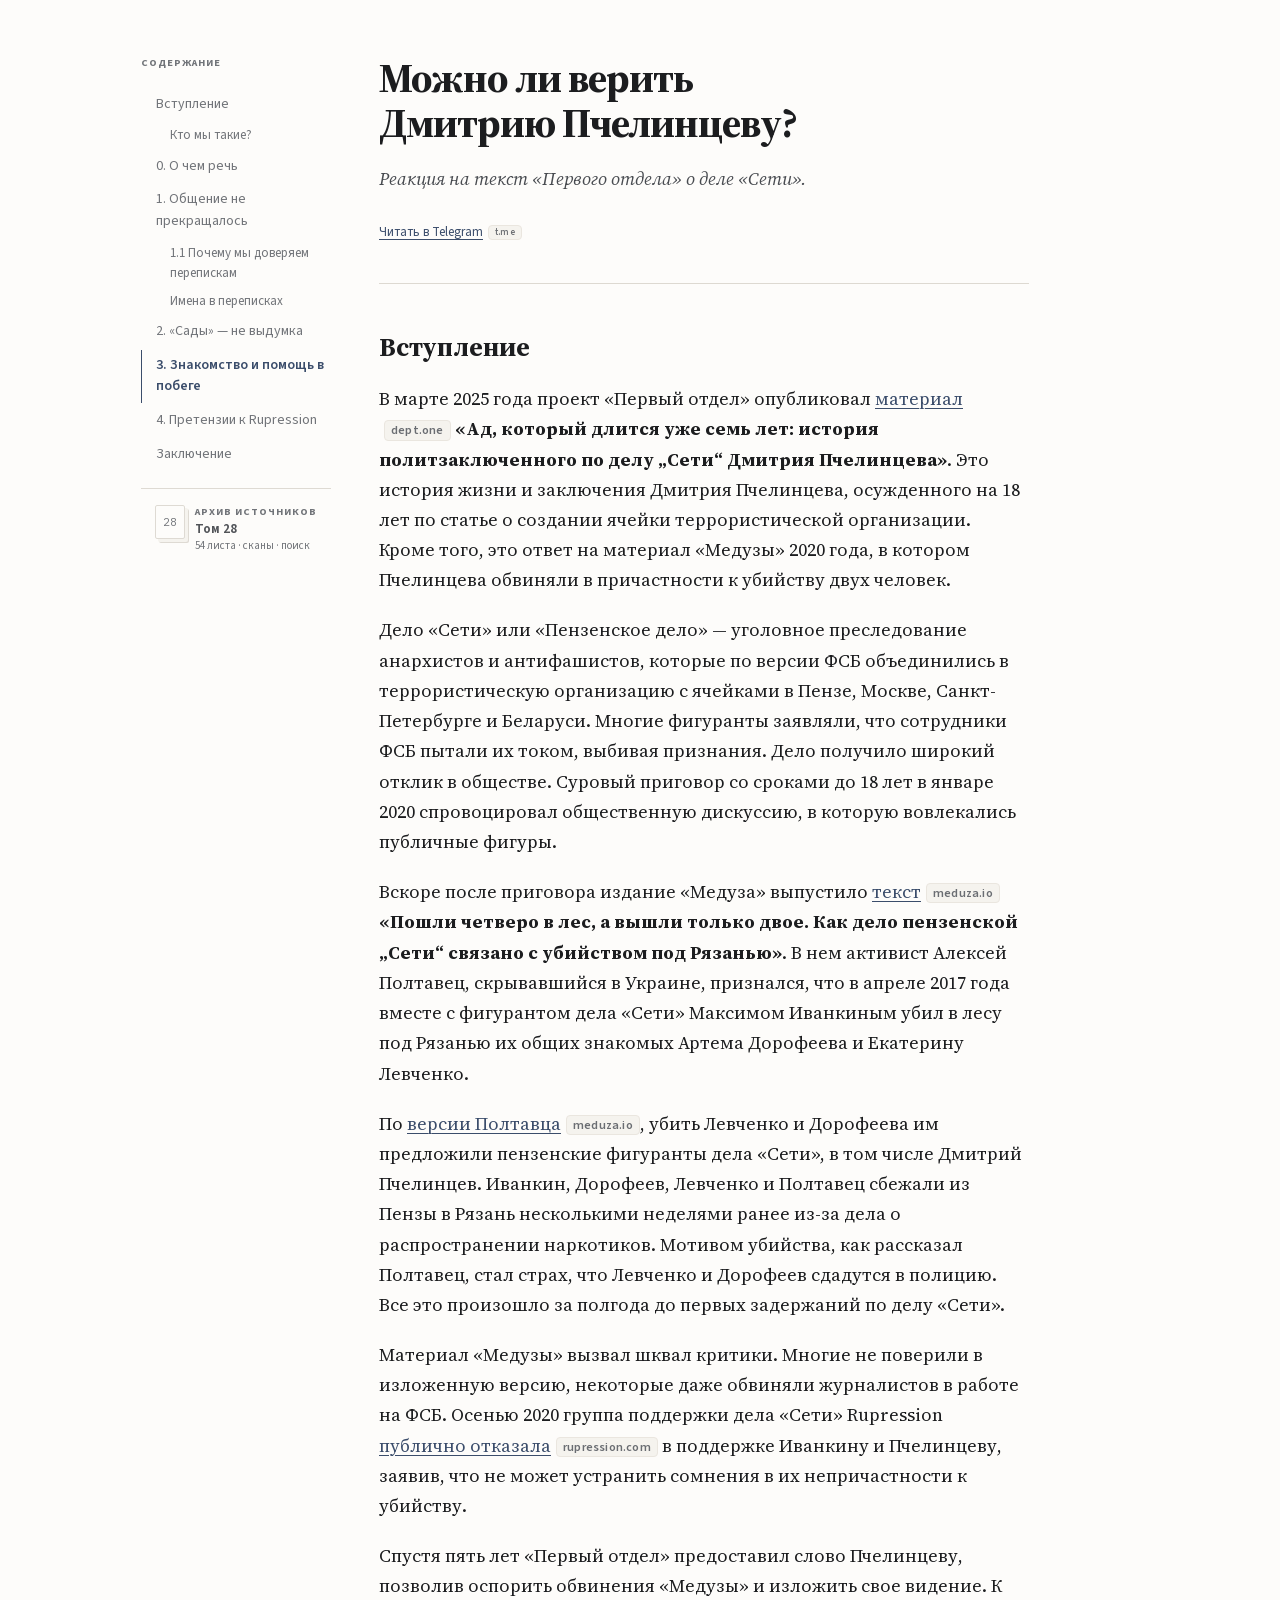
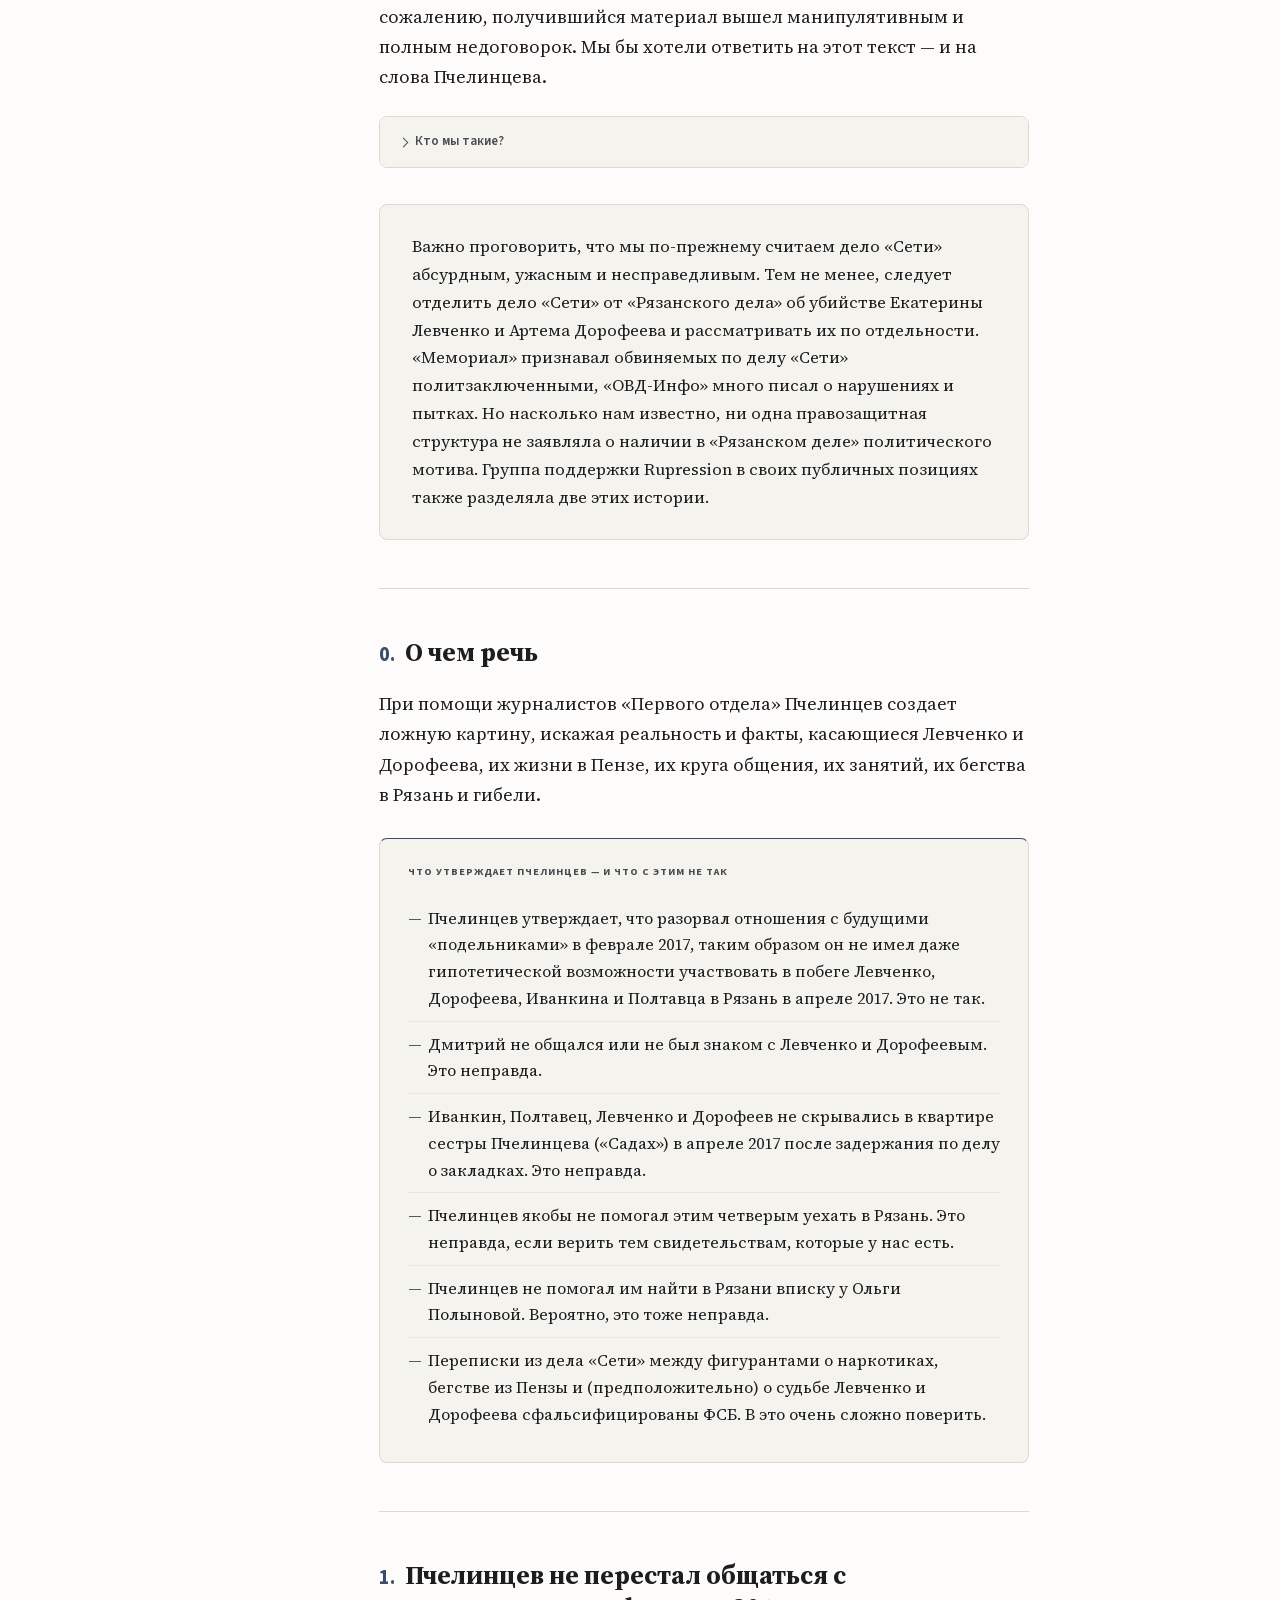
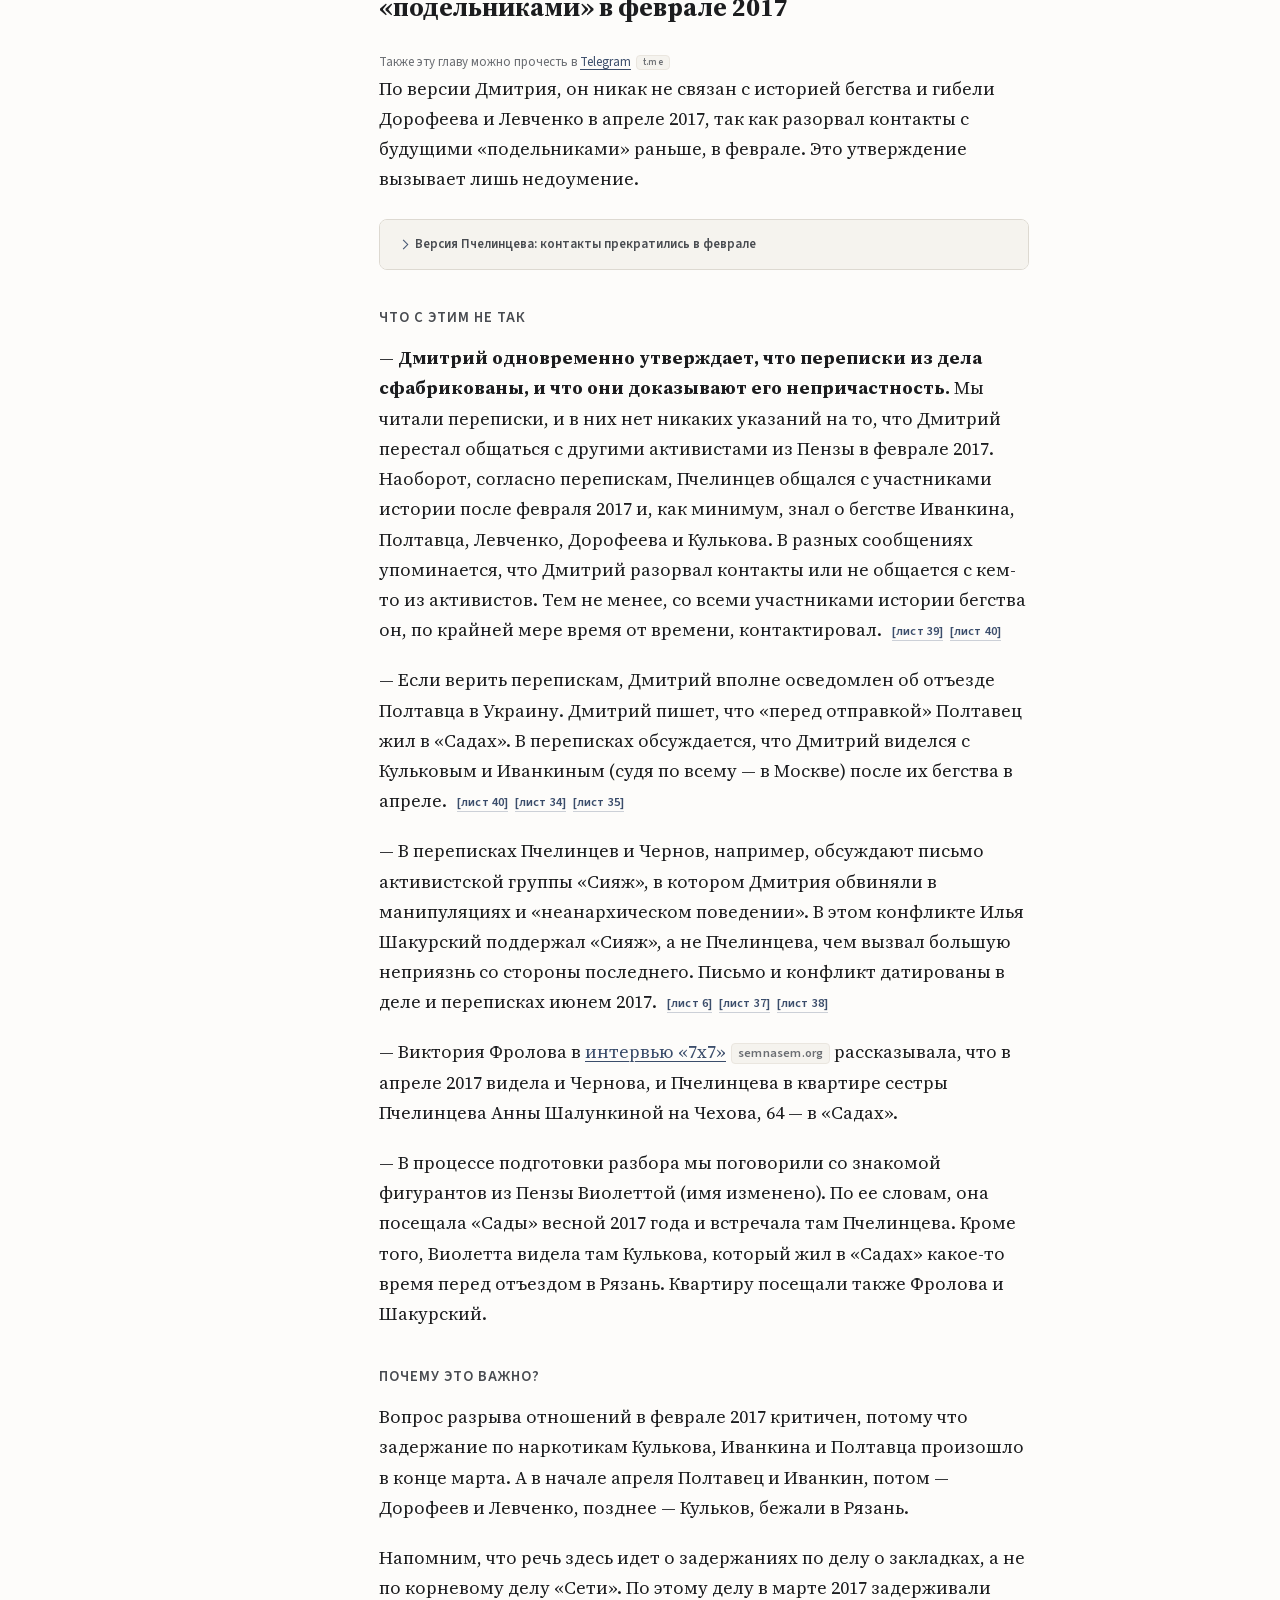
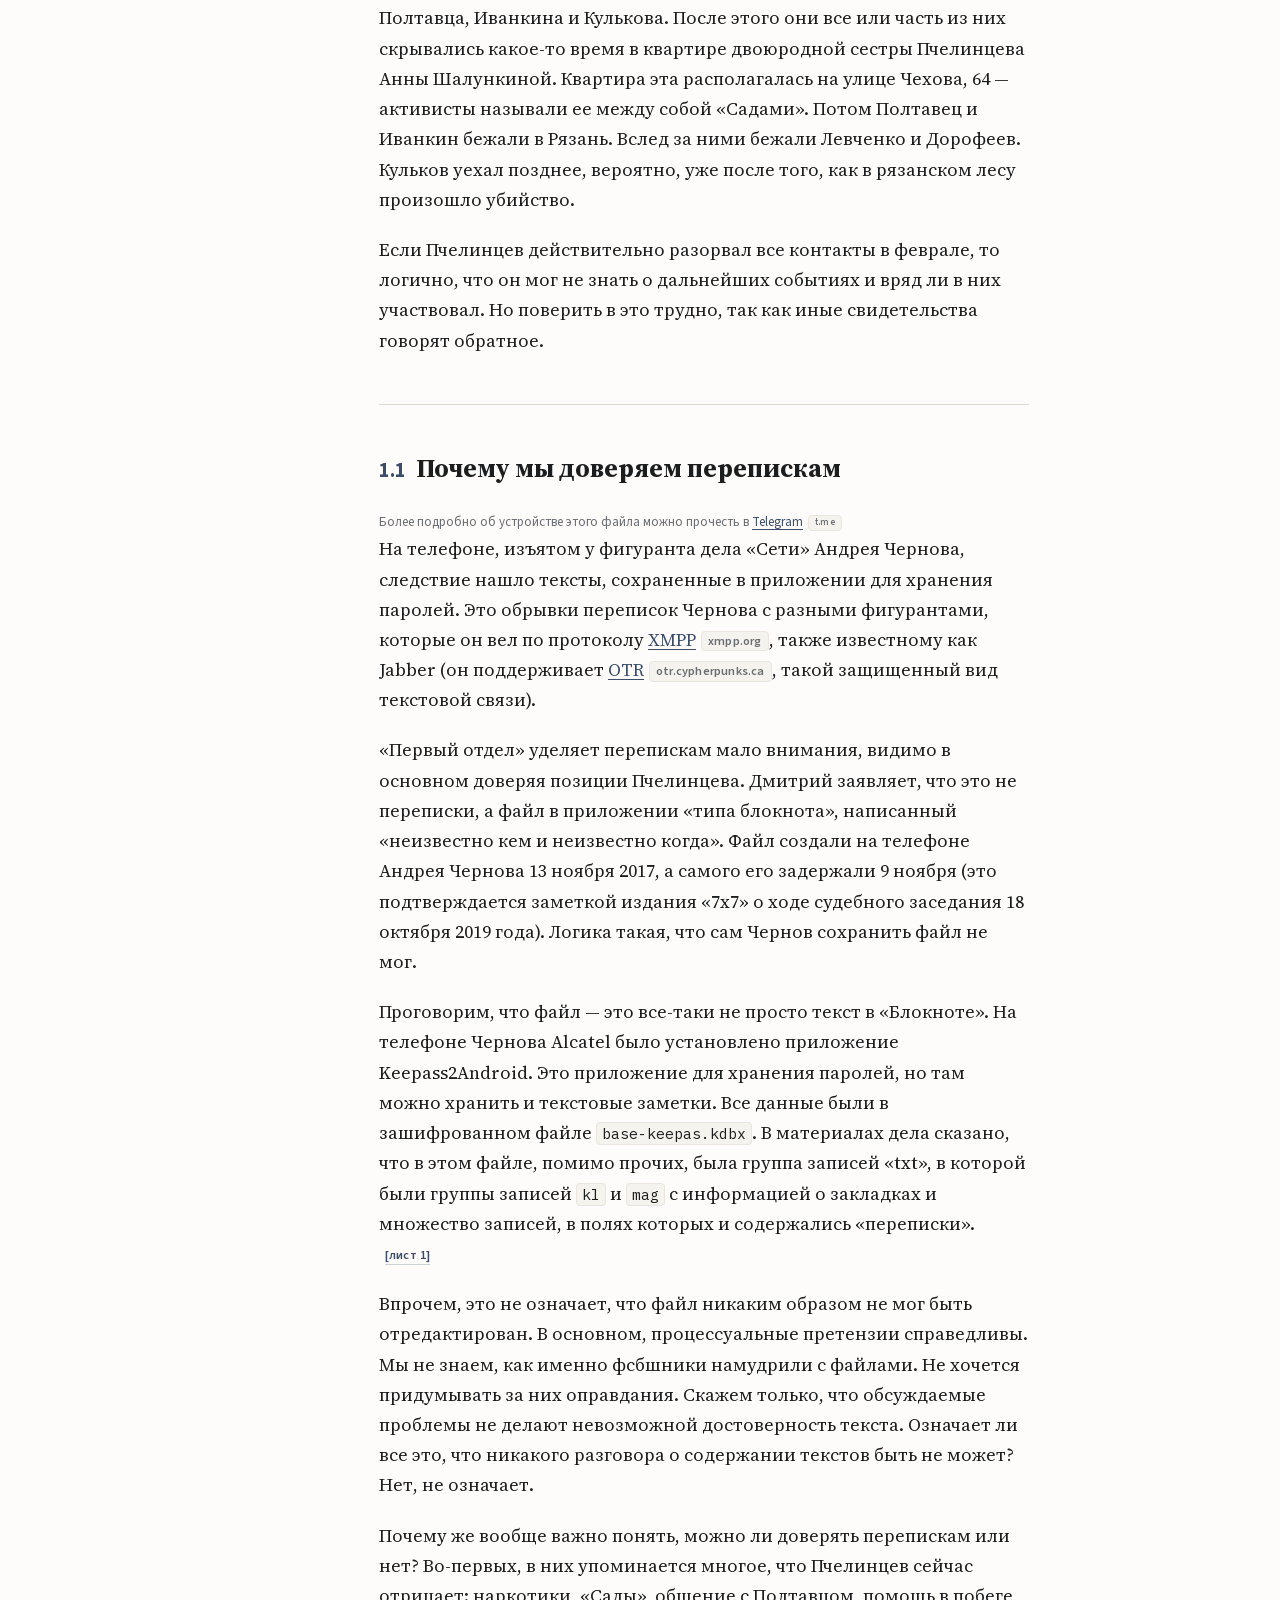
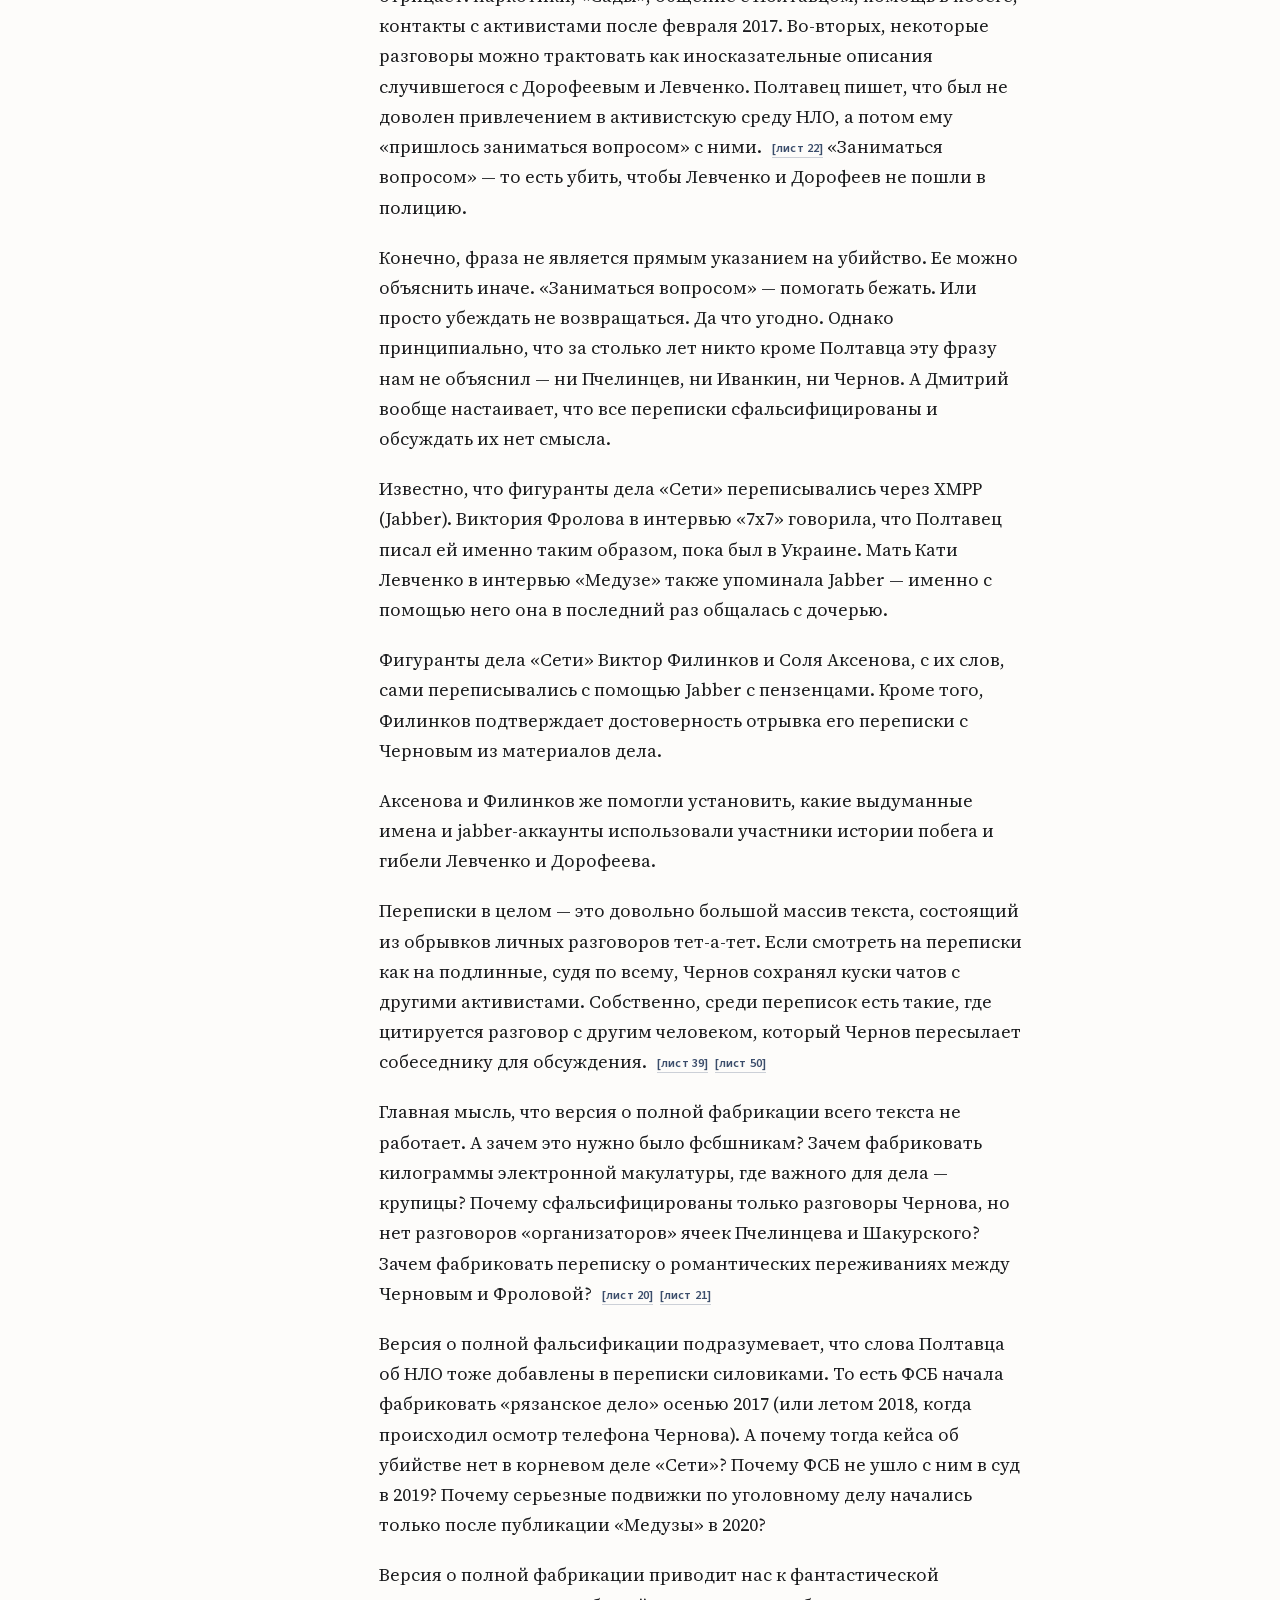
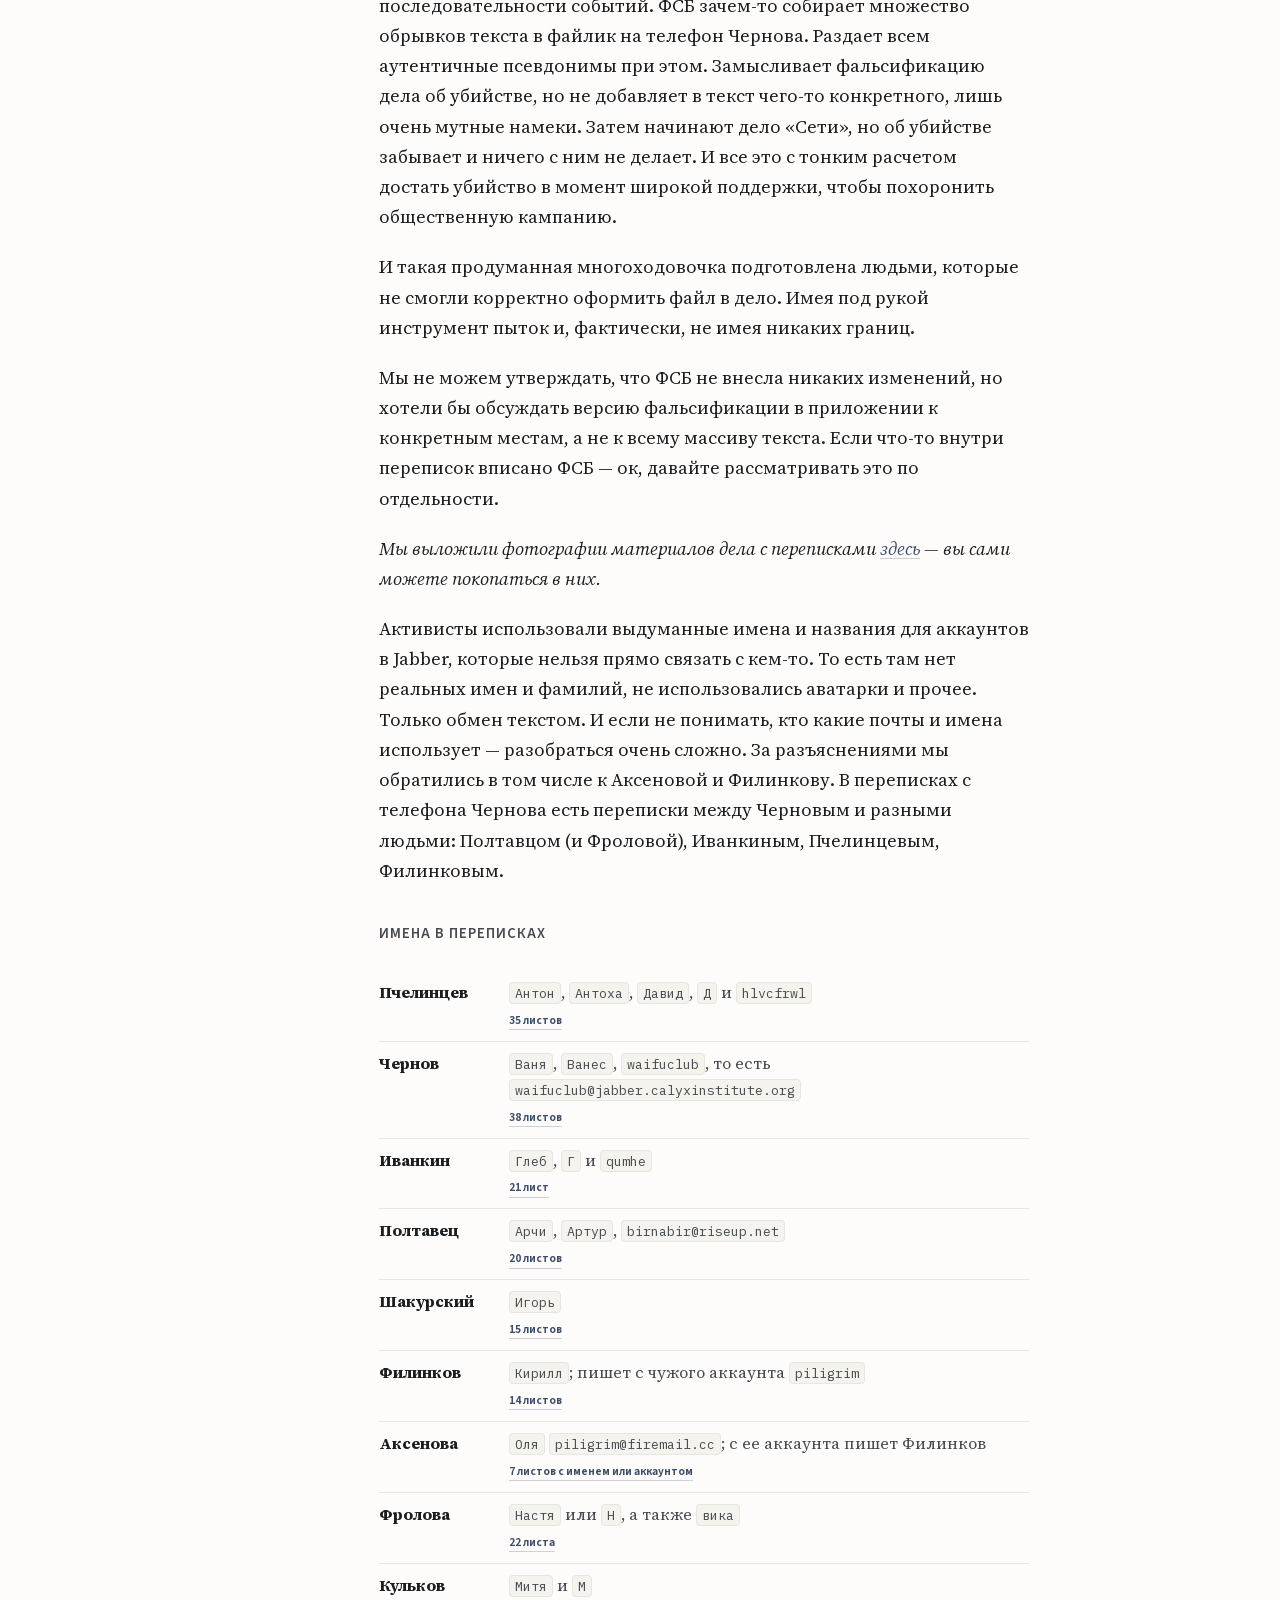
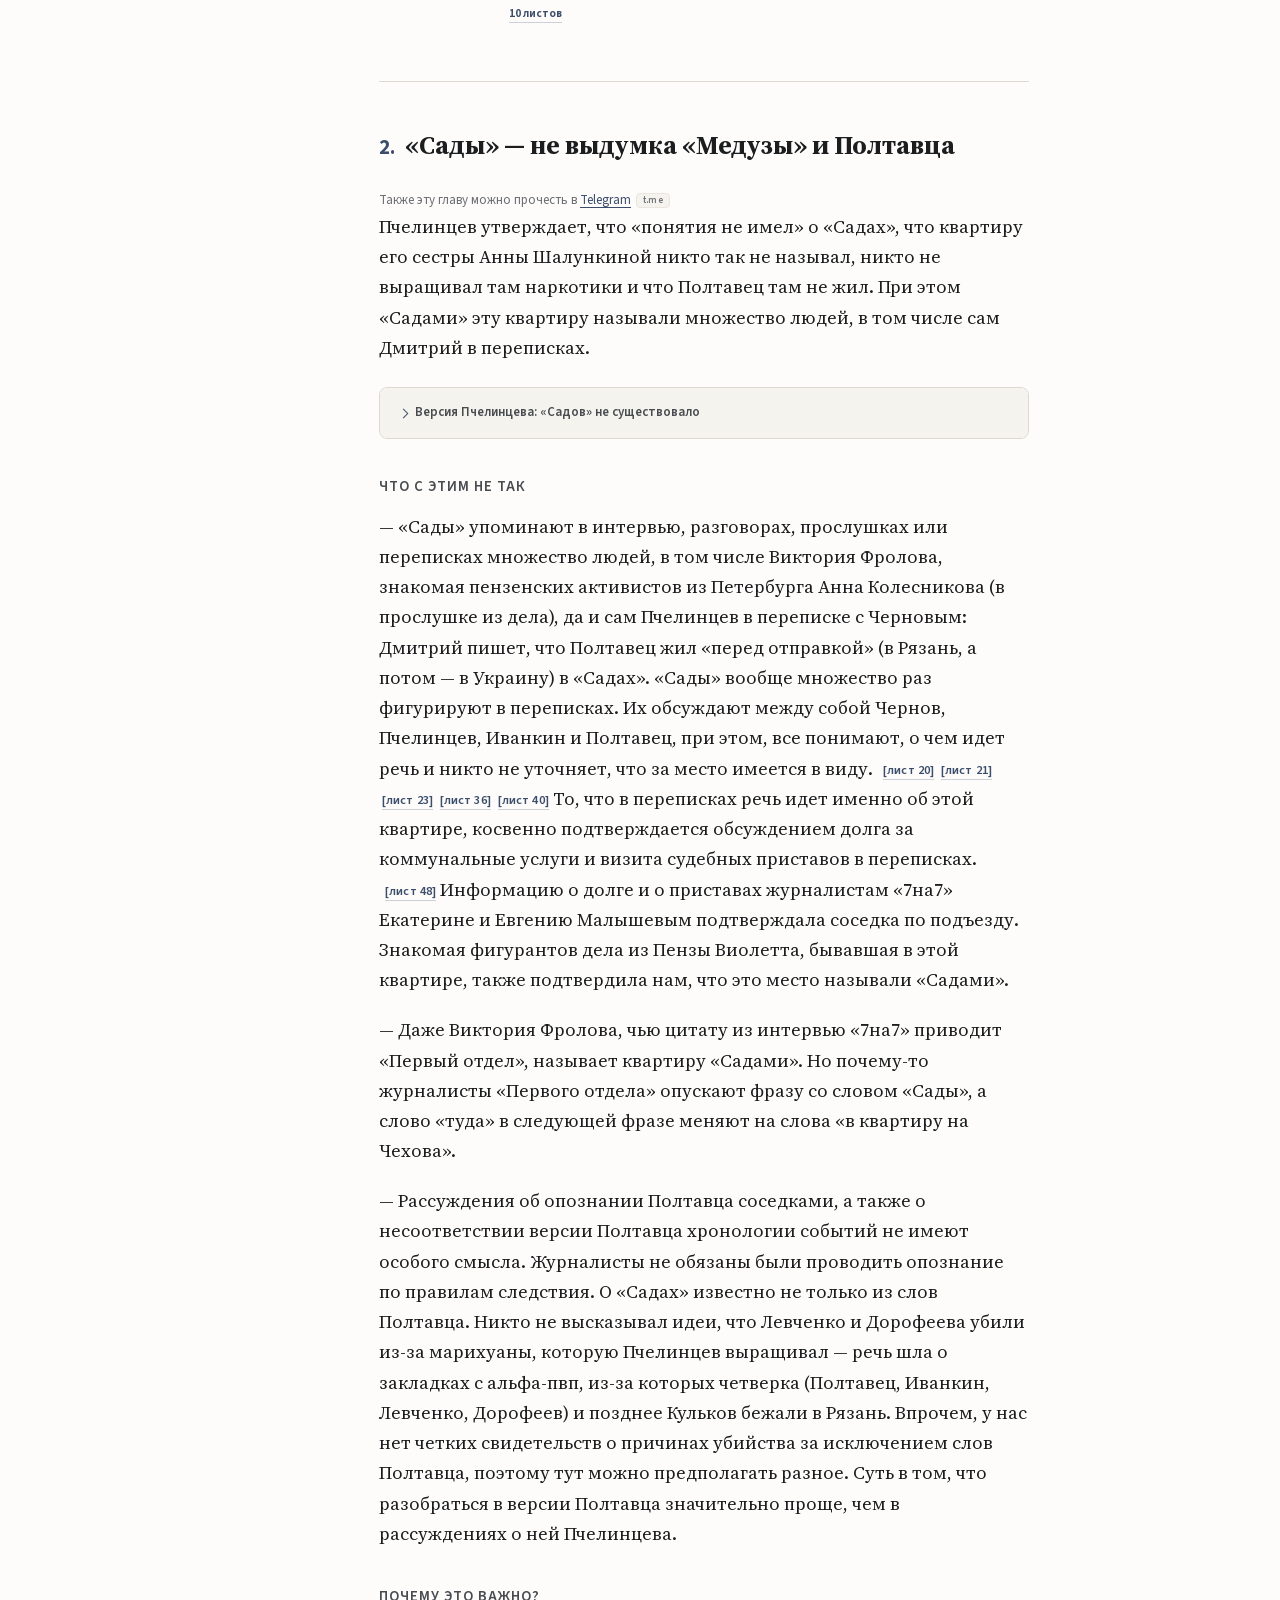
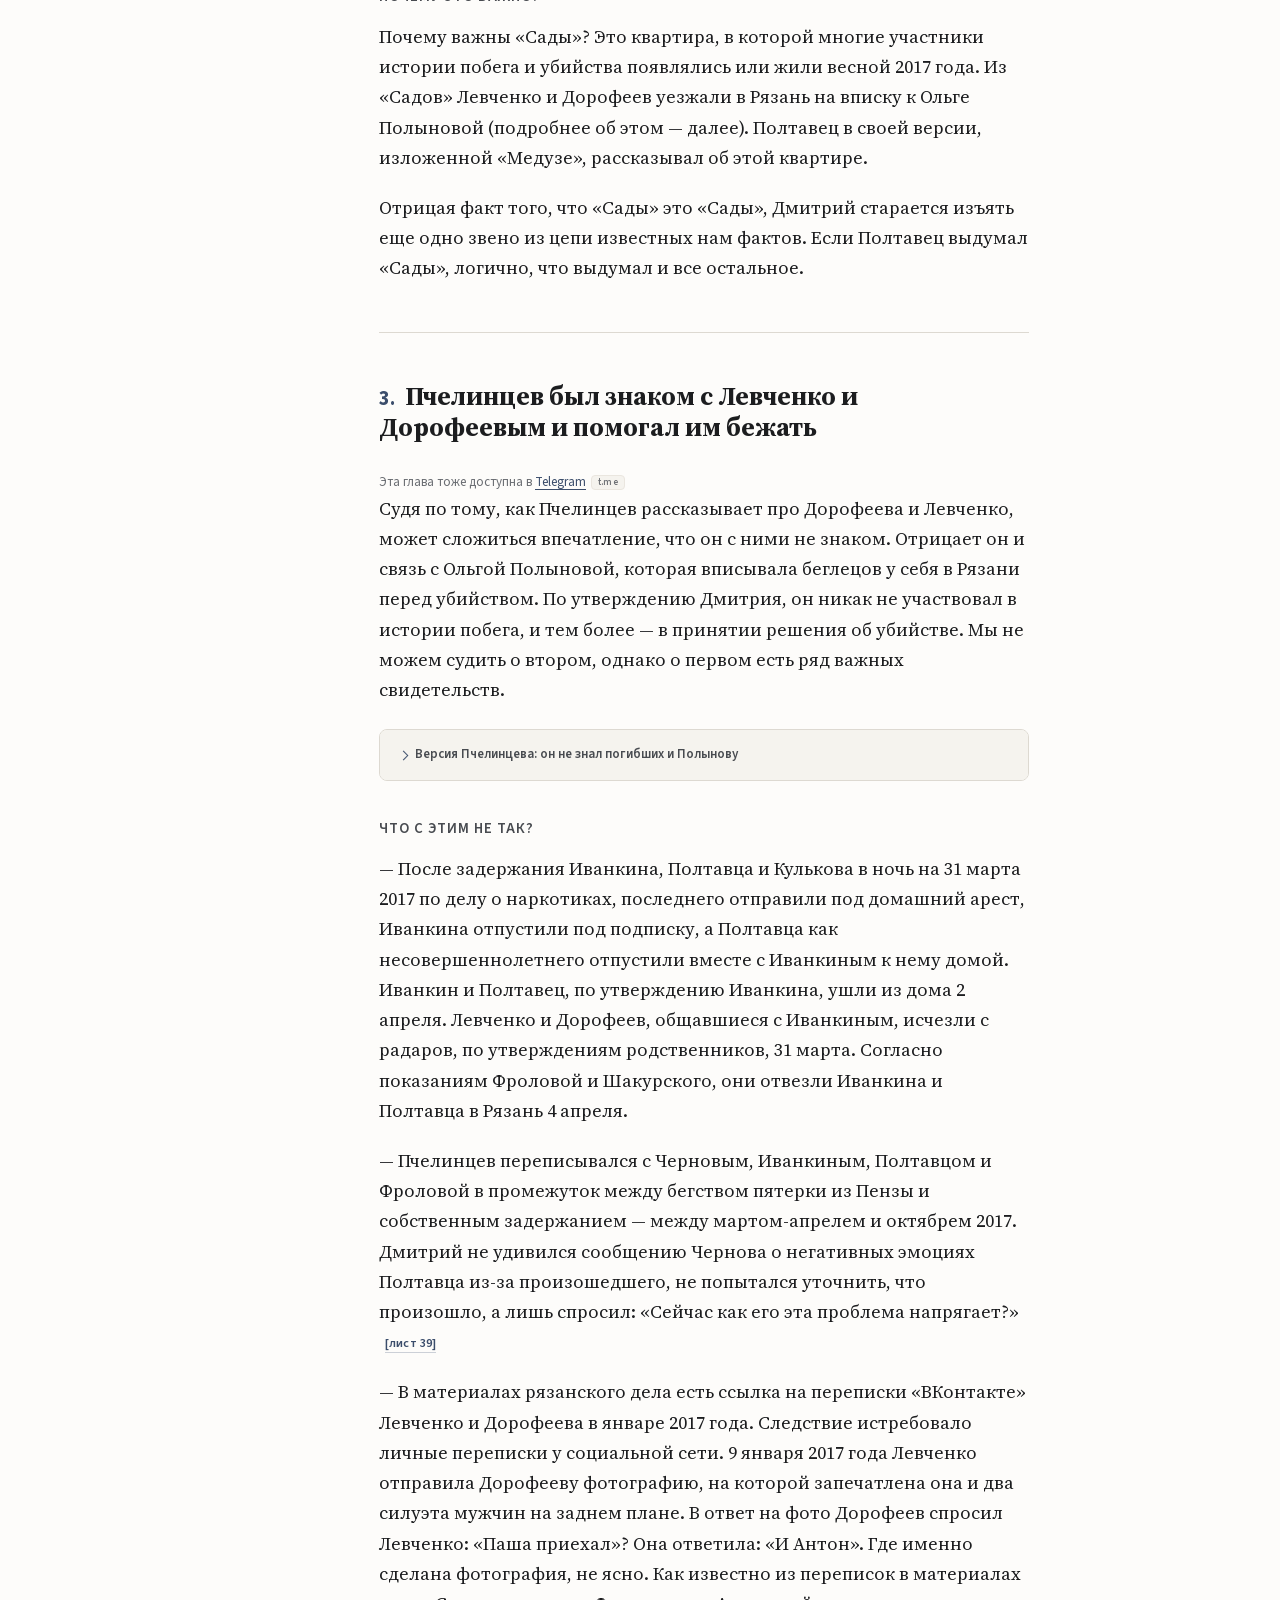
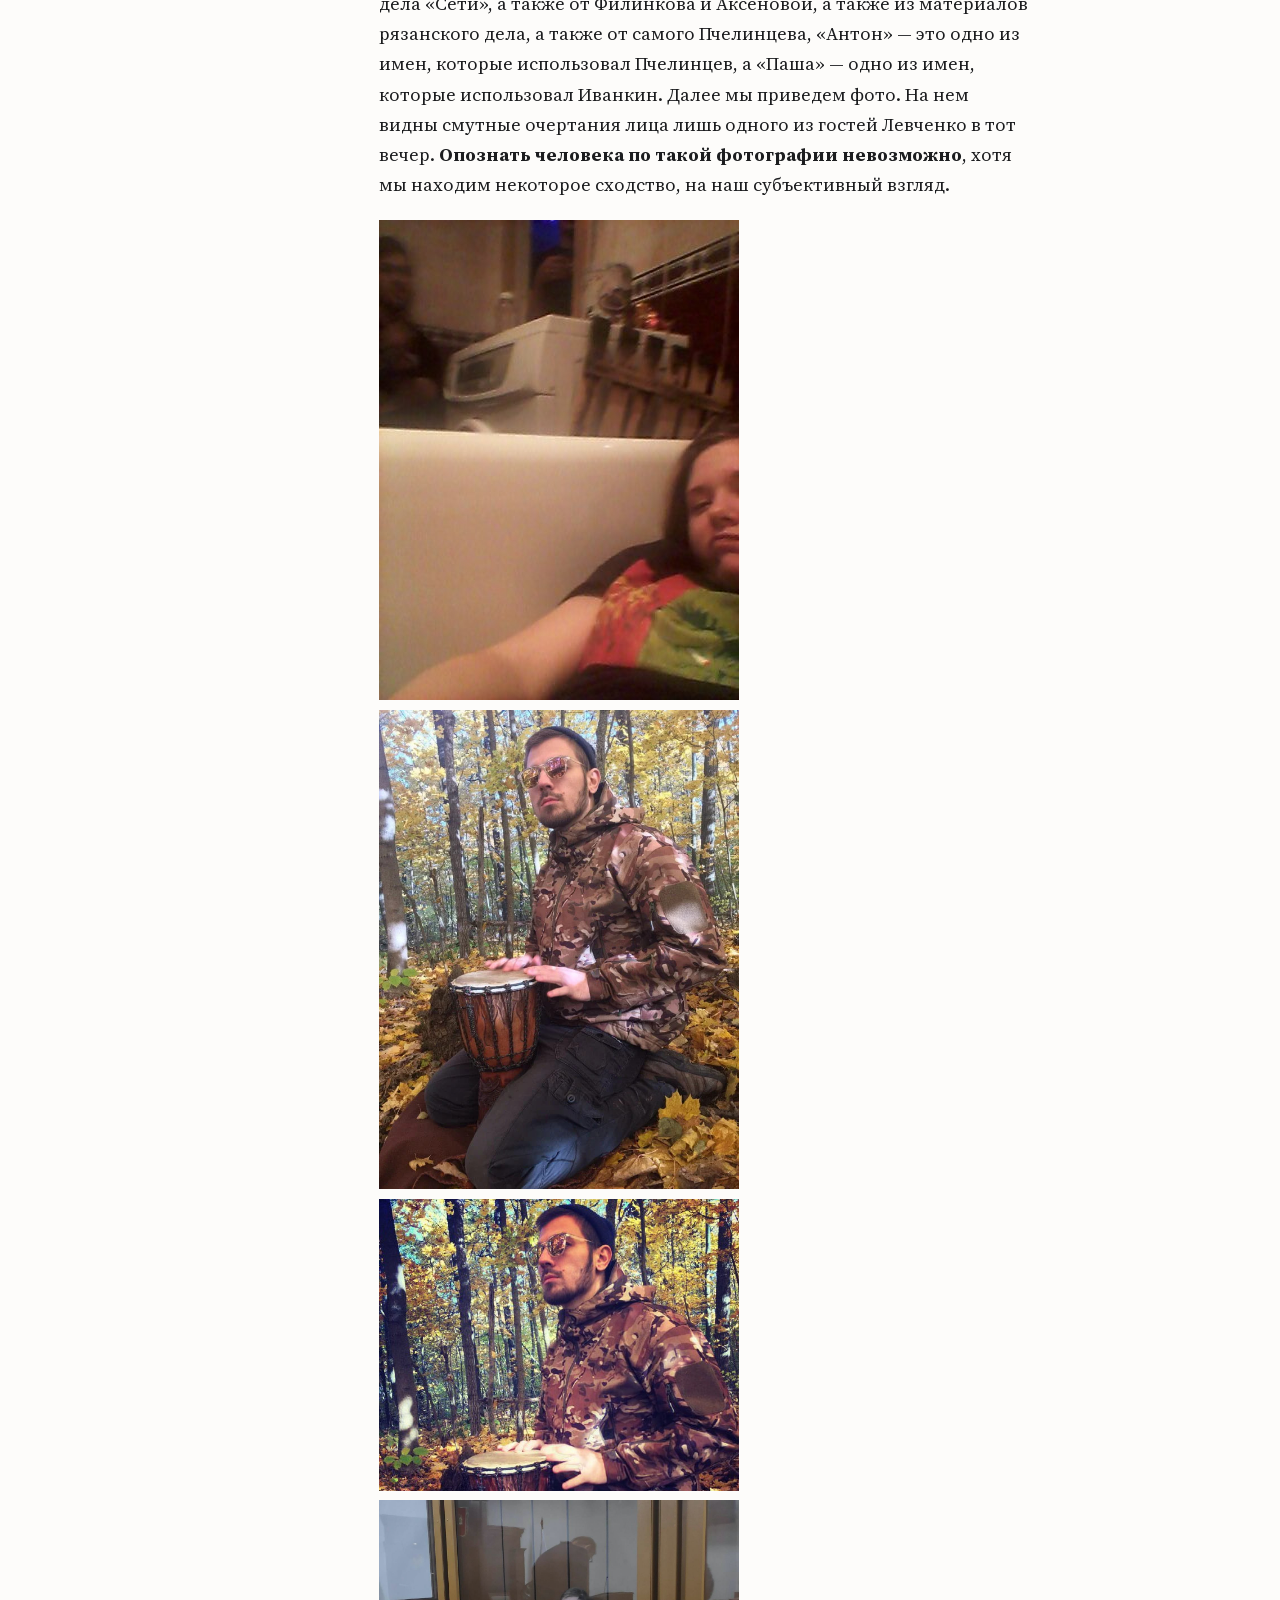
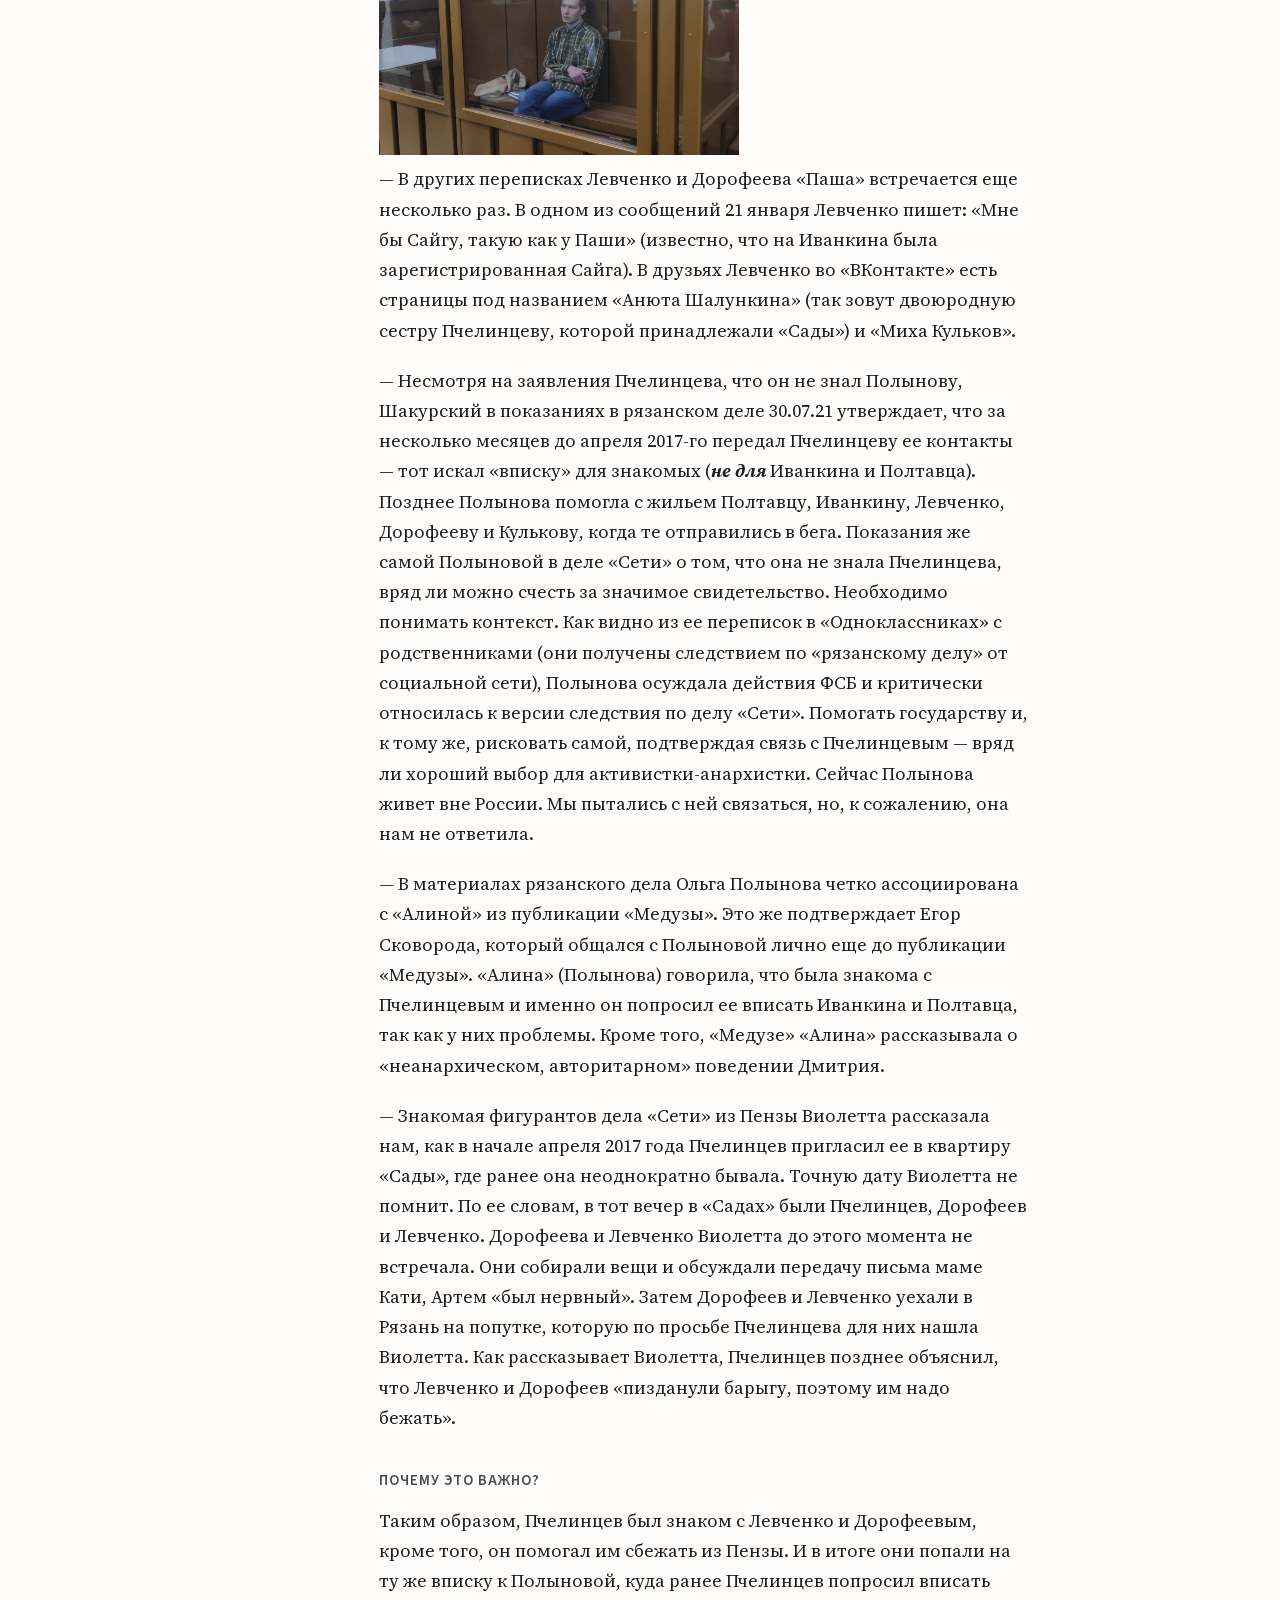
==== commit 3217895f: "add tg links" ====
--- a/index.html
+++ b/index.html
@@ -252,6 +252,9 @@
       <section id="ch1">
         <h2><span class="chapter-num">1.</span> Пчелинцев не перестал общаться с «подельниками» в феврале 2017</h2>
 
+        <div class="article-meta">Также эту главу можно прочесть в <a href="https://t.me/pisforpenza/18">Telegram</a>
+        </div>
+
         <p>
           По версии Дмитрия, он никак не связан с историей бегства и гибели Дорофеева
           и Левченко в апреле 2017, так как разорвал контакты с будущими
@@ -371,6 +374,10 @@
       <section id="trust">
         <h2><span class="chapter-num">1.1</span> Почему мы доверяем перепискам</h2>
 
+        <div class="article-meta">Более подробно об устройстве этого файла можно прочесть в <a
+            href="https://t.me/pisforpenza/27">Telegram</a>
+        </div>
+
         <p>
           На телефоне, изъятом у фигуранта дела «Сети» Андрея Чернова, следствие
           нашло тексты, сохраненные в приложении для хранения паролей. Это обрывки
@@ -448,7 +455,7 @@
         </p>
 
         <p>
-          Аксенова и Филинков же помогли нам установить, какие выдуманные имена
+          Аксенова и Филинков же помогли установить, какие выдуманные имена
           и jabber-аккаунты использовали участники истории побега и гибели Левченко
           и Дорофеева.
         </p>
@@ -608,6 +615,9 @@
       <section id="ch2">
         <h2><span class="chapter-num">2.</span> «Сады» — не выдумка «Медузы» и Полтавца</h2>
 
+        <div class="article-meta">Также эту главу можно прочесть в <a href="https://t.me/pisforpenza/18">Telegram</a>
+        </div>
+
         <p>
           Пчелинцев утверждает, что «понятия не имел» о «Садах», что квартиру его
           сестры Анны Шалункиной никто так не называл, никто не выращивал там
@@ -704,6 +714,9 @@
       <section id="ch3">
         <h2><span class="chapter-num">3.</span> Пчелинцев был знаком с Левченко и Дорофеевым и помогал им бежать</h2>
 
+        <div class="article-meta">Эта глава тоже доступна в <a href="https://t.me/pisforpenza/52">Telegram</a>
+        </div>
+
         <p>
           Судя по тому, как Пчелинцев рассказывает про Дорофеева и Левченко, может
           сложиться впечатление, что он с ними не знаком. Отрицает он и связь с Ольгой
@@ -857,6 +870,9 @@
       <section id="ch4">
         <h2><span class="chapter-num">4.</span> О претензиях к группе поддержки Rupression</h2>
 
+        <div class="article-meta">В <a href="https://t.me/pisforpenza/61">Telegram</a>
+        </div>
+
         <p>
           В тексте «Первого отдела» Пчелинцев обвиняет группу поддержки в давлении
           и травле из-за попыток выяснить детали истории гибели Левченко
@@ -1291,6 +1307,7 @@
           <i>
             ps Если вы встретили ошибки, несостыковки или вам известные
             дополнительные сведения о событиях, описанных здесь, мы будем рады это с вами обсудить
+            в нашем <a href="https://t.me/pisforpenza">канале</a> в Telegram
           </i>
         <p>
 
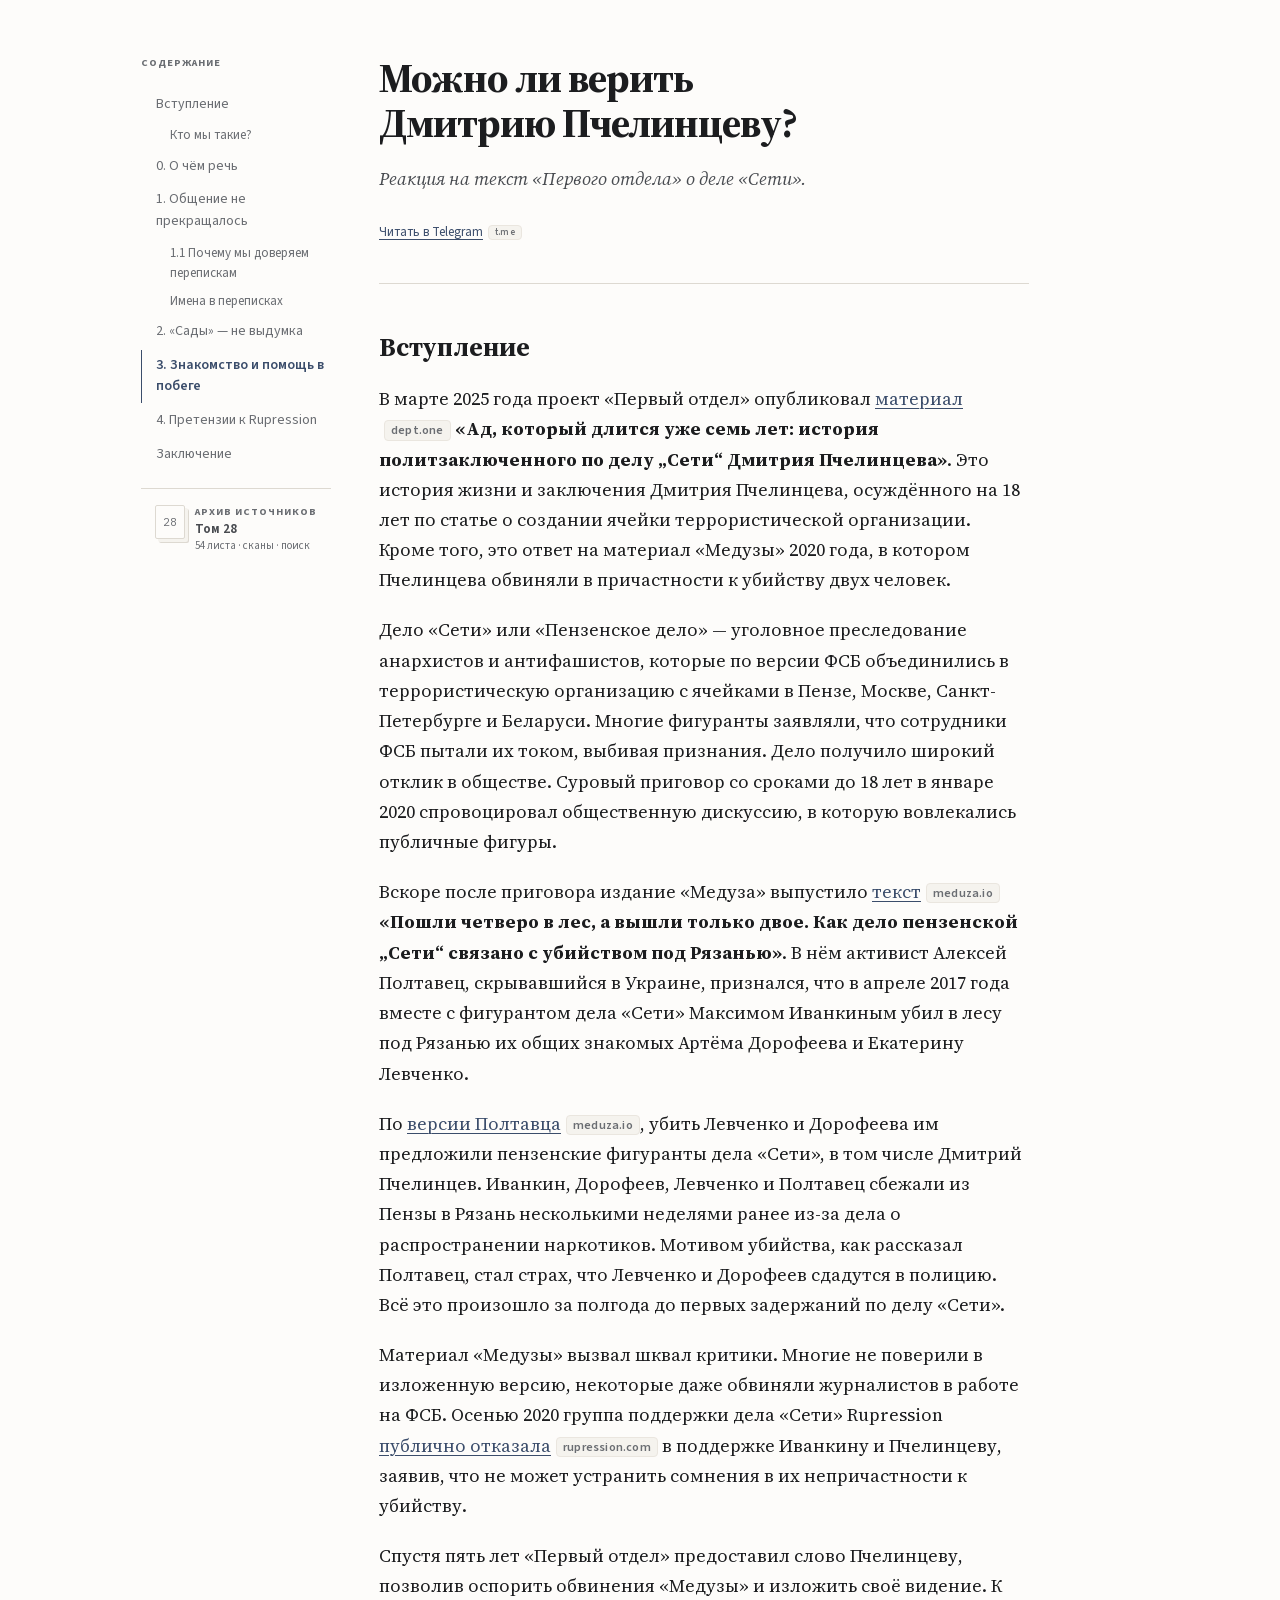
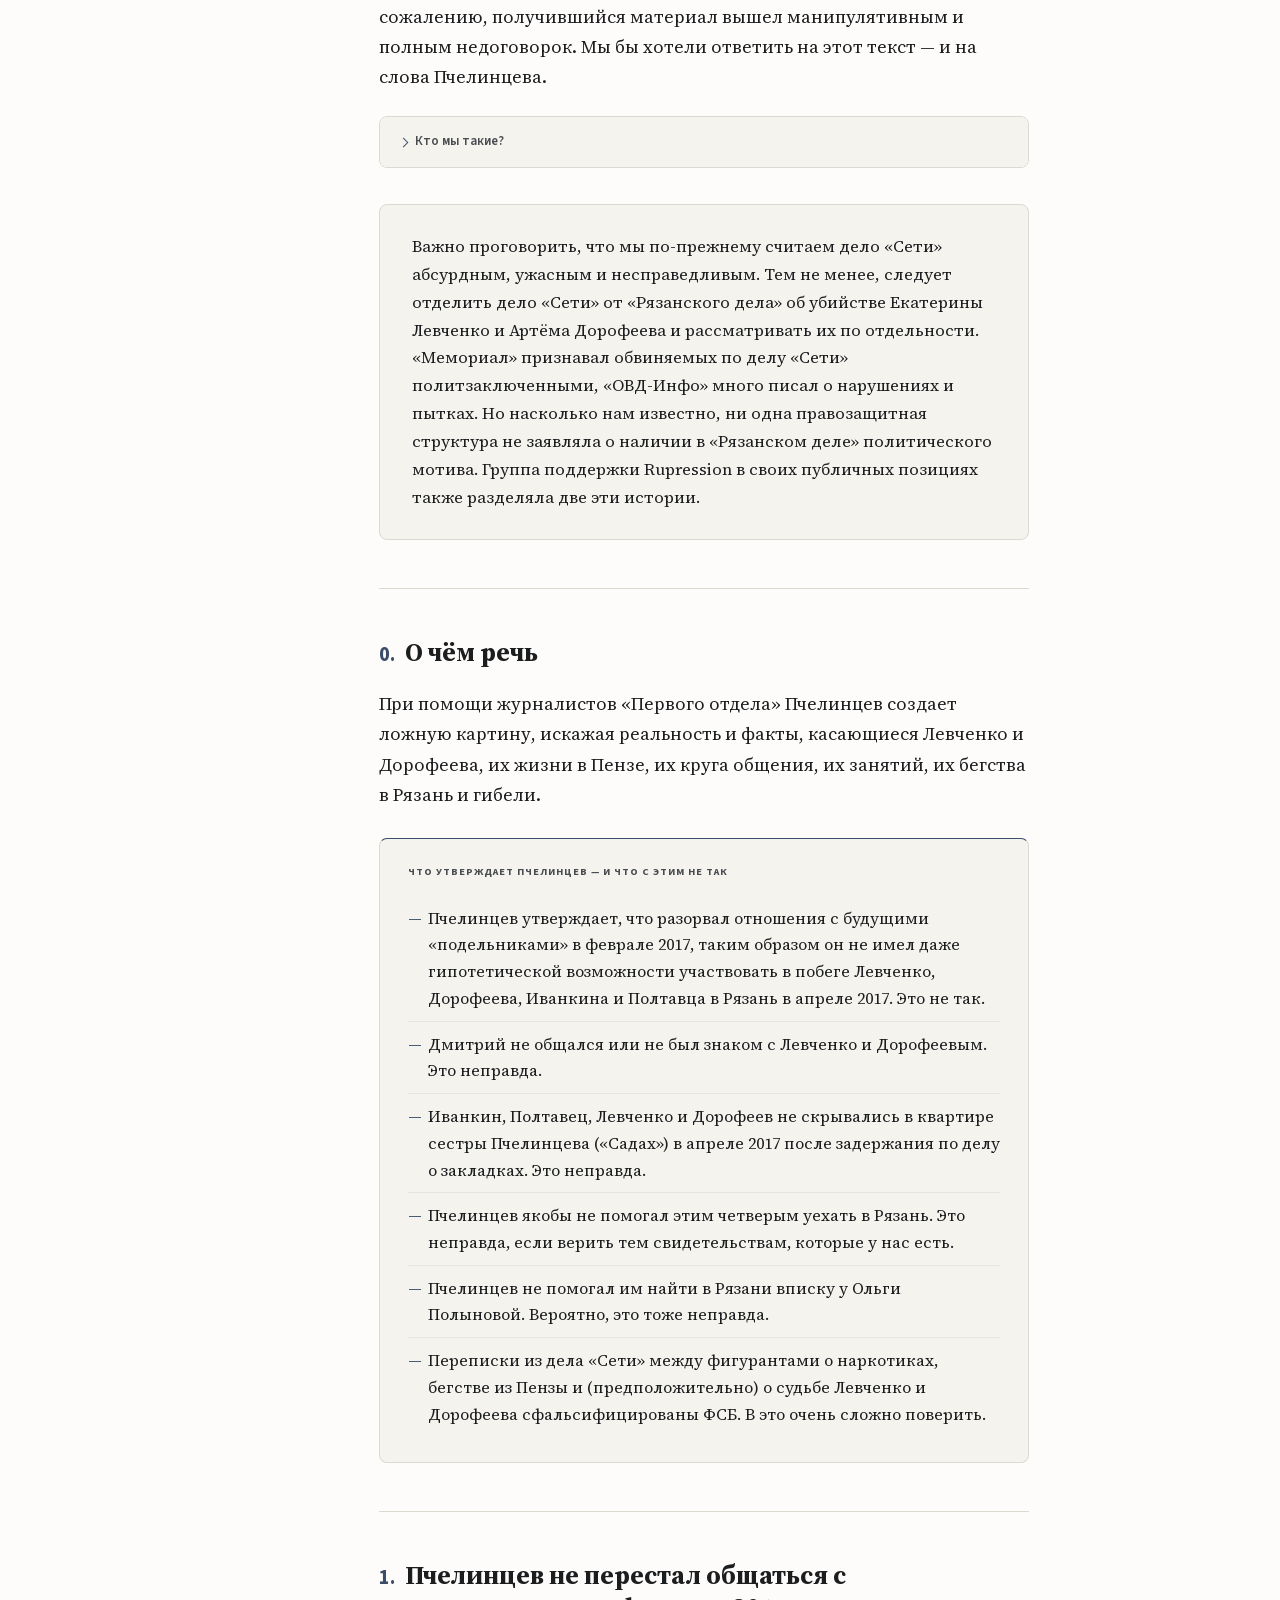
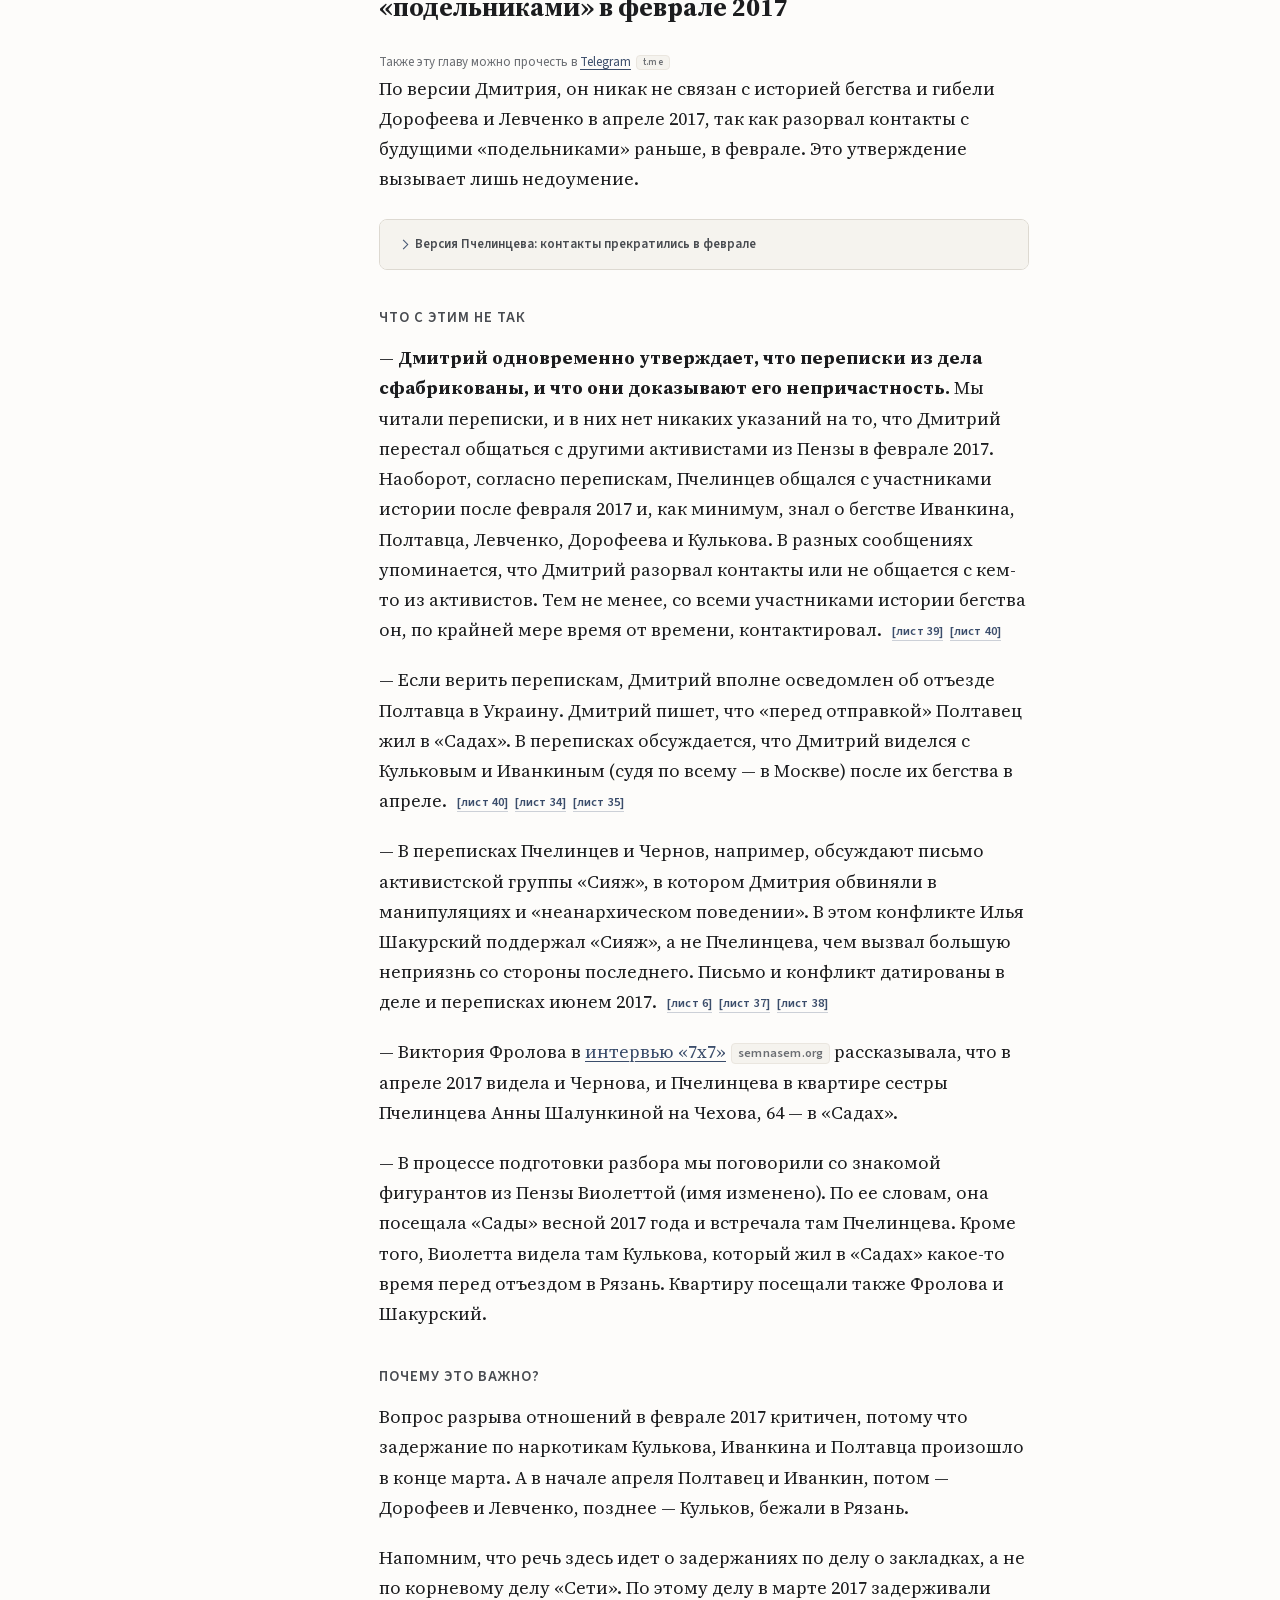
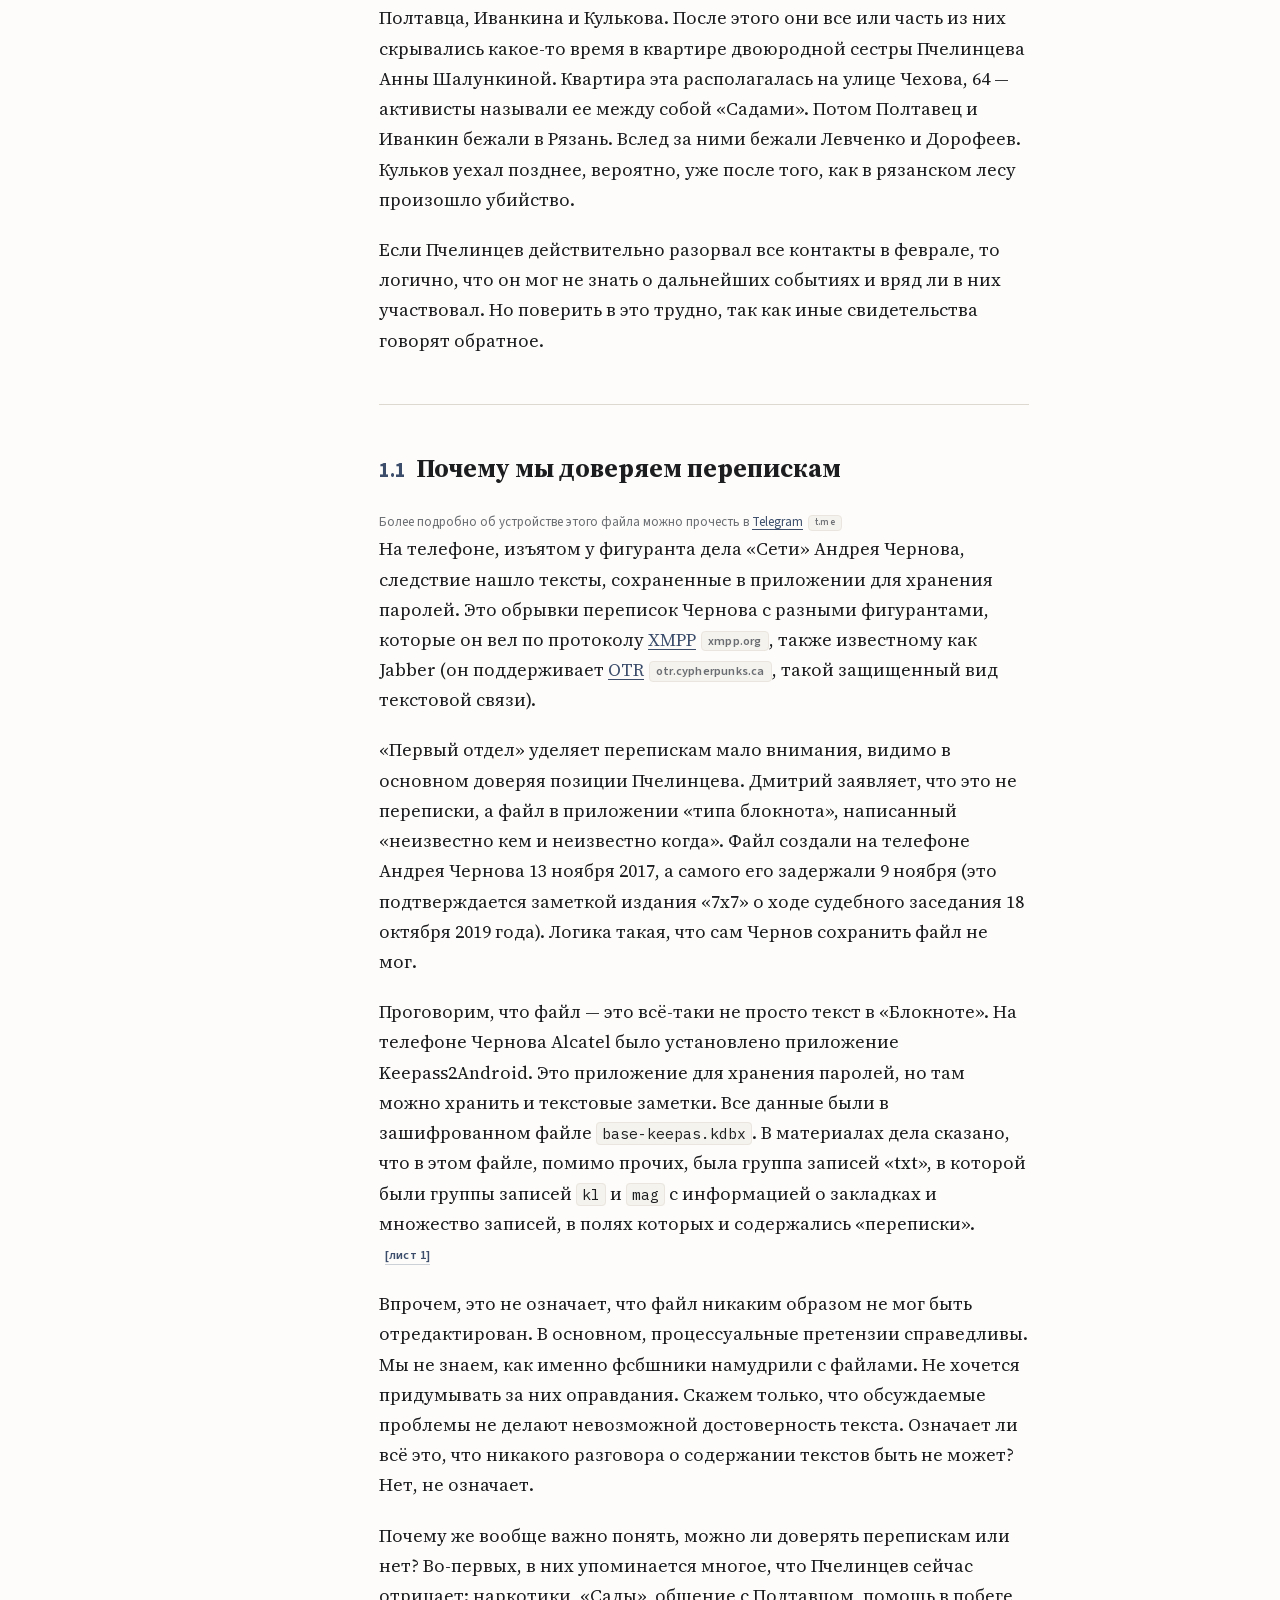
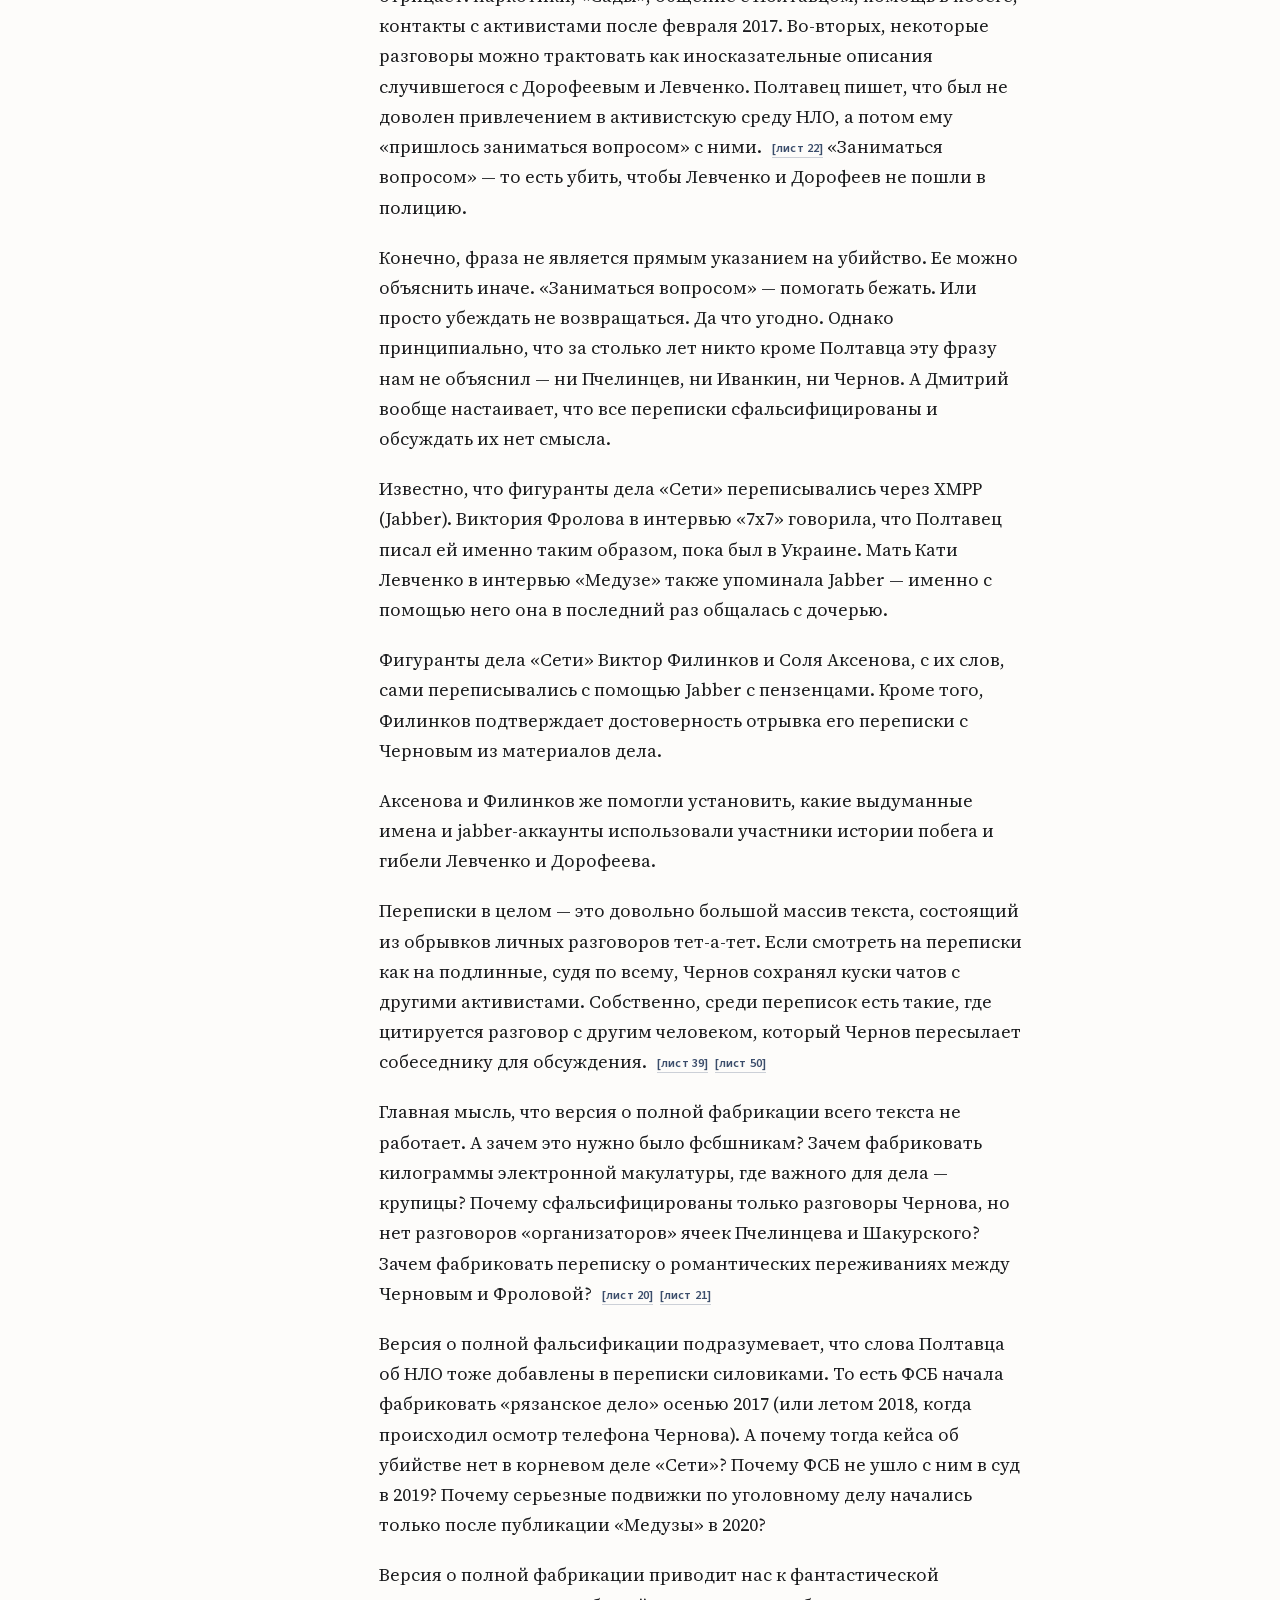
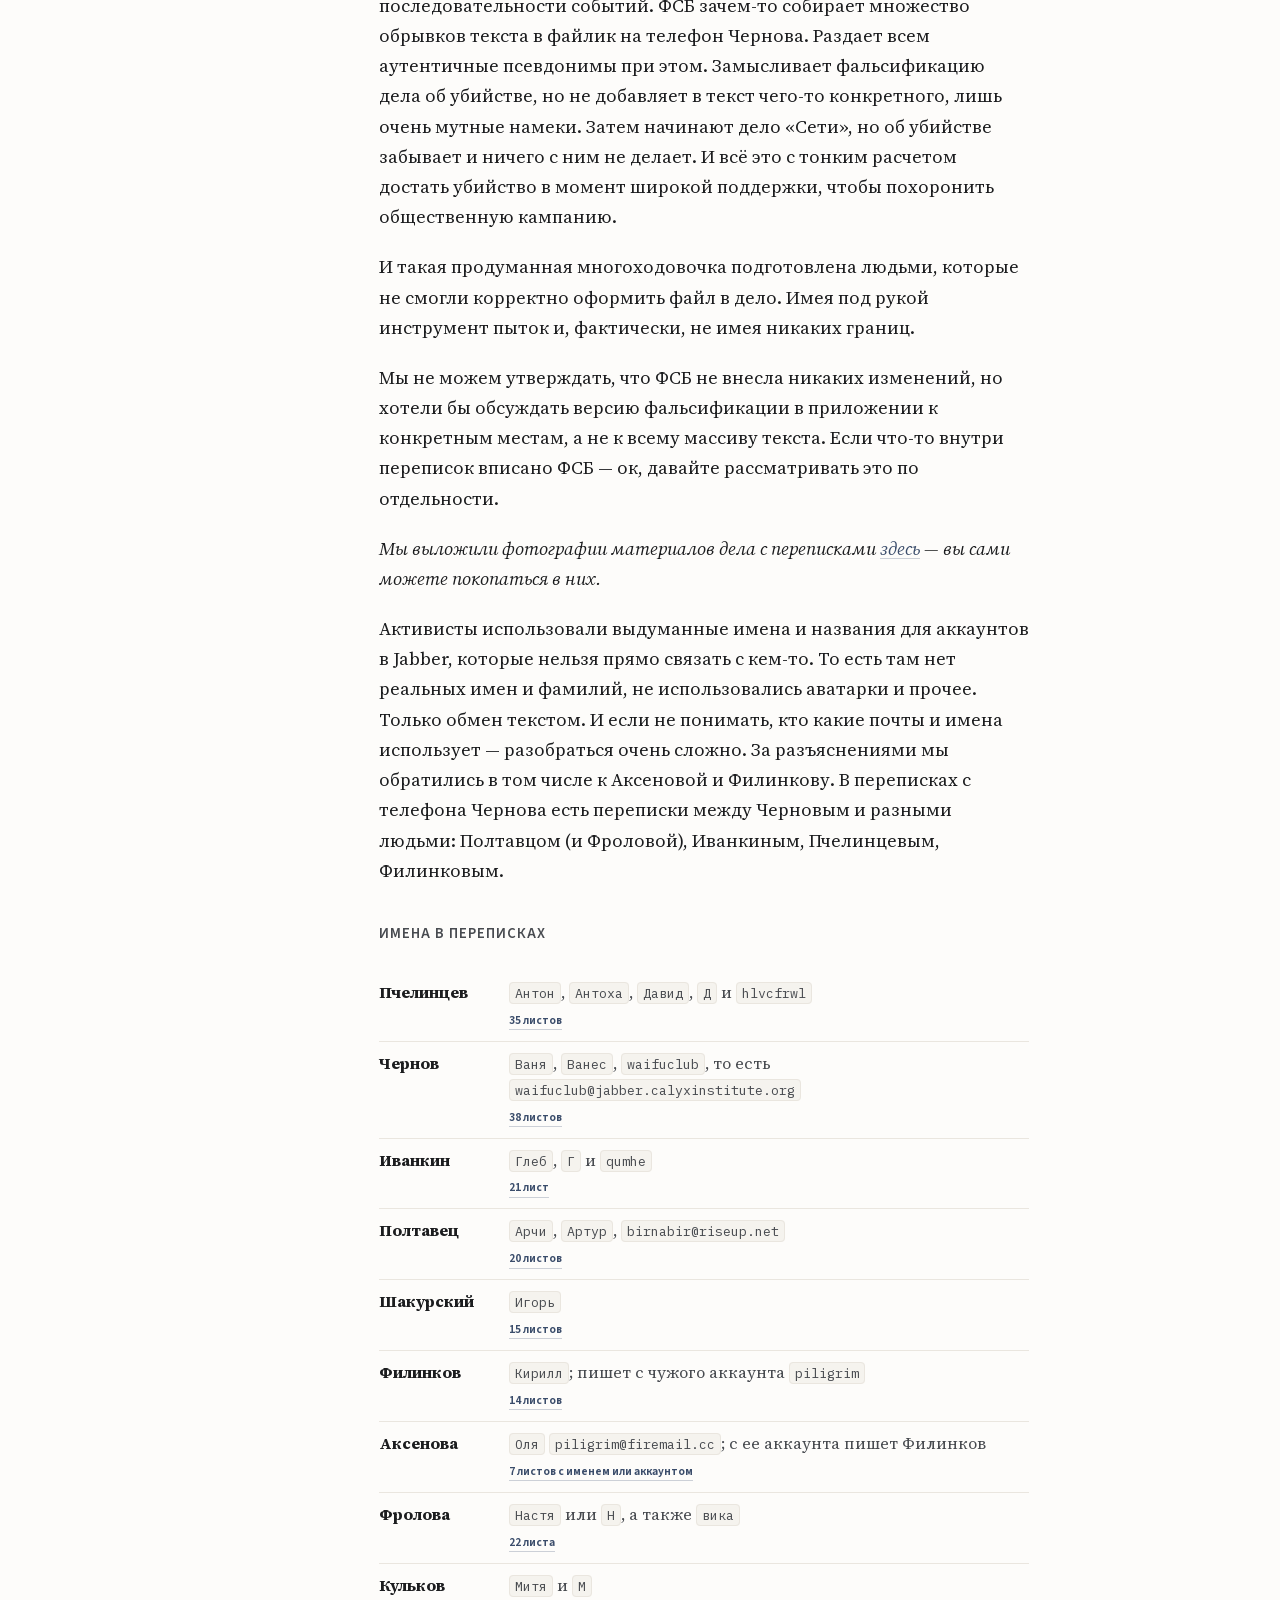
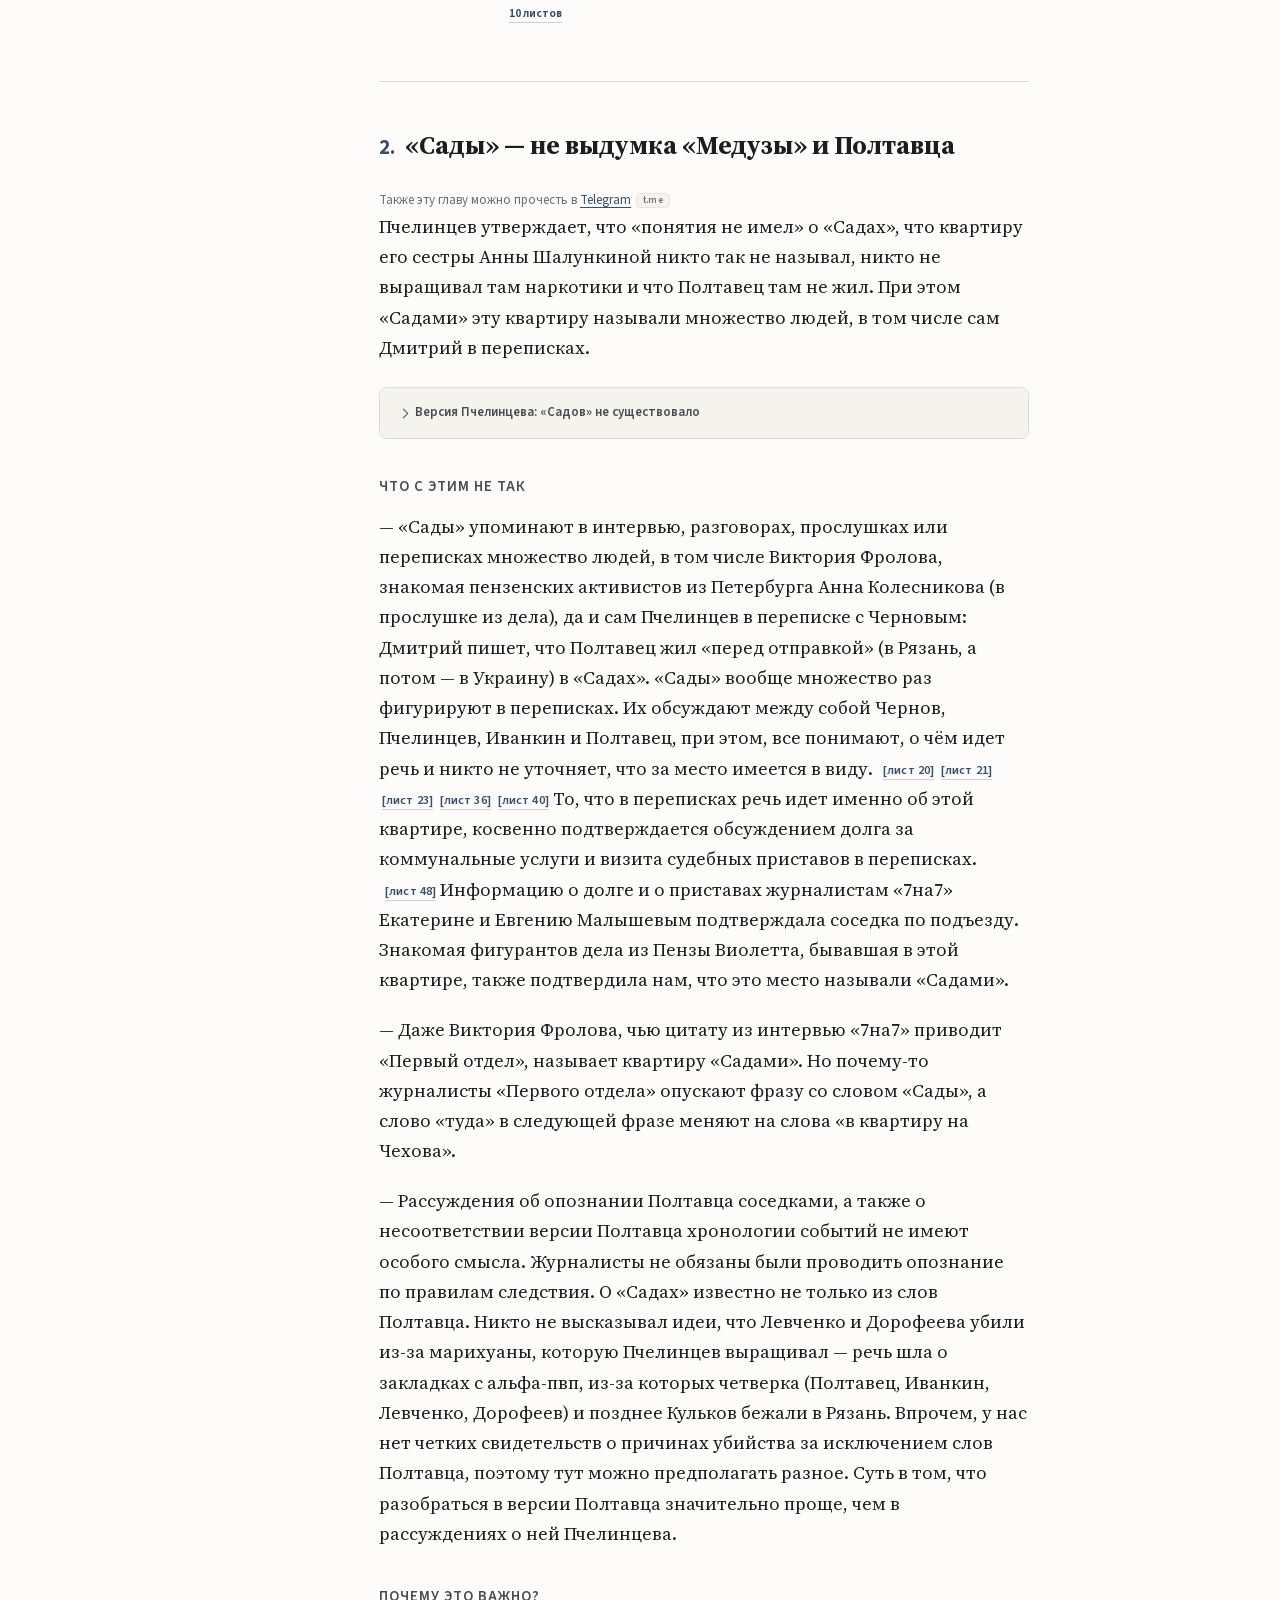
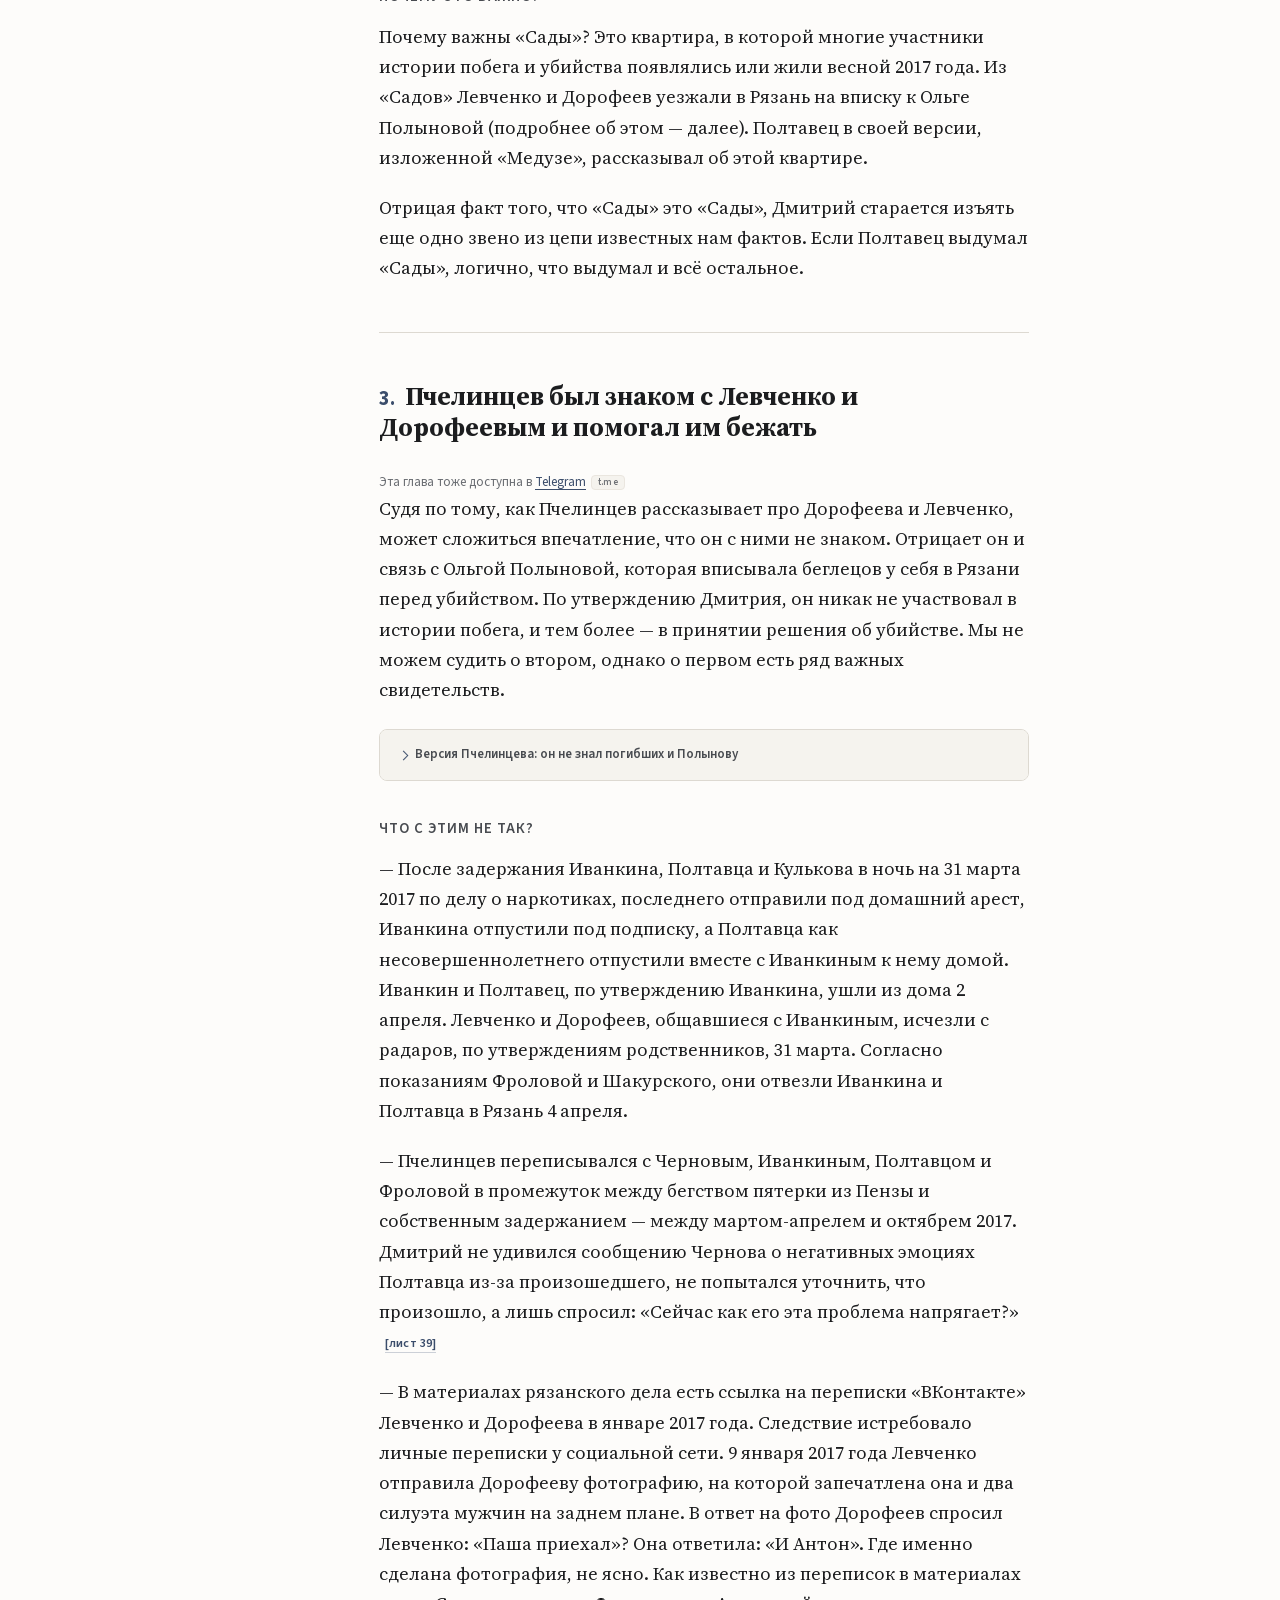
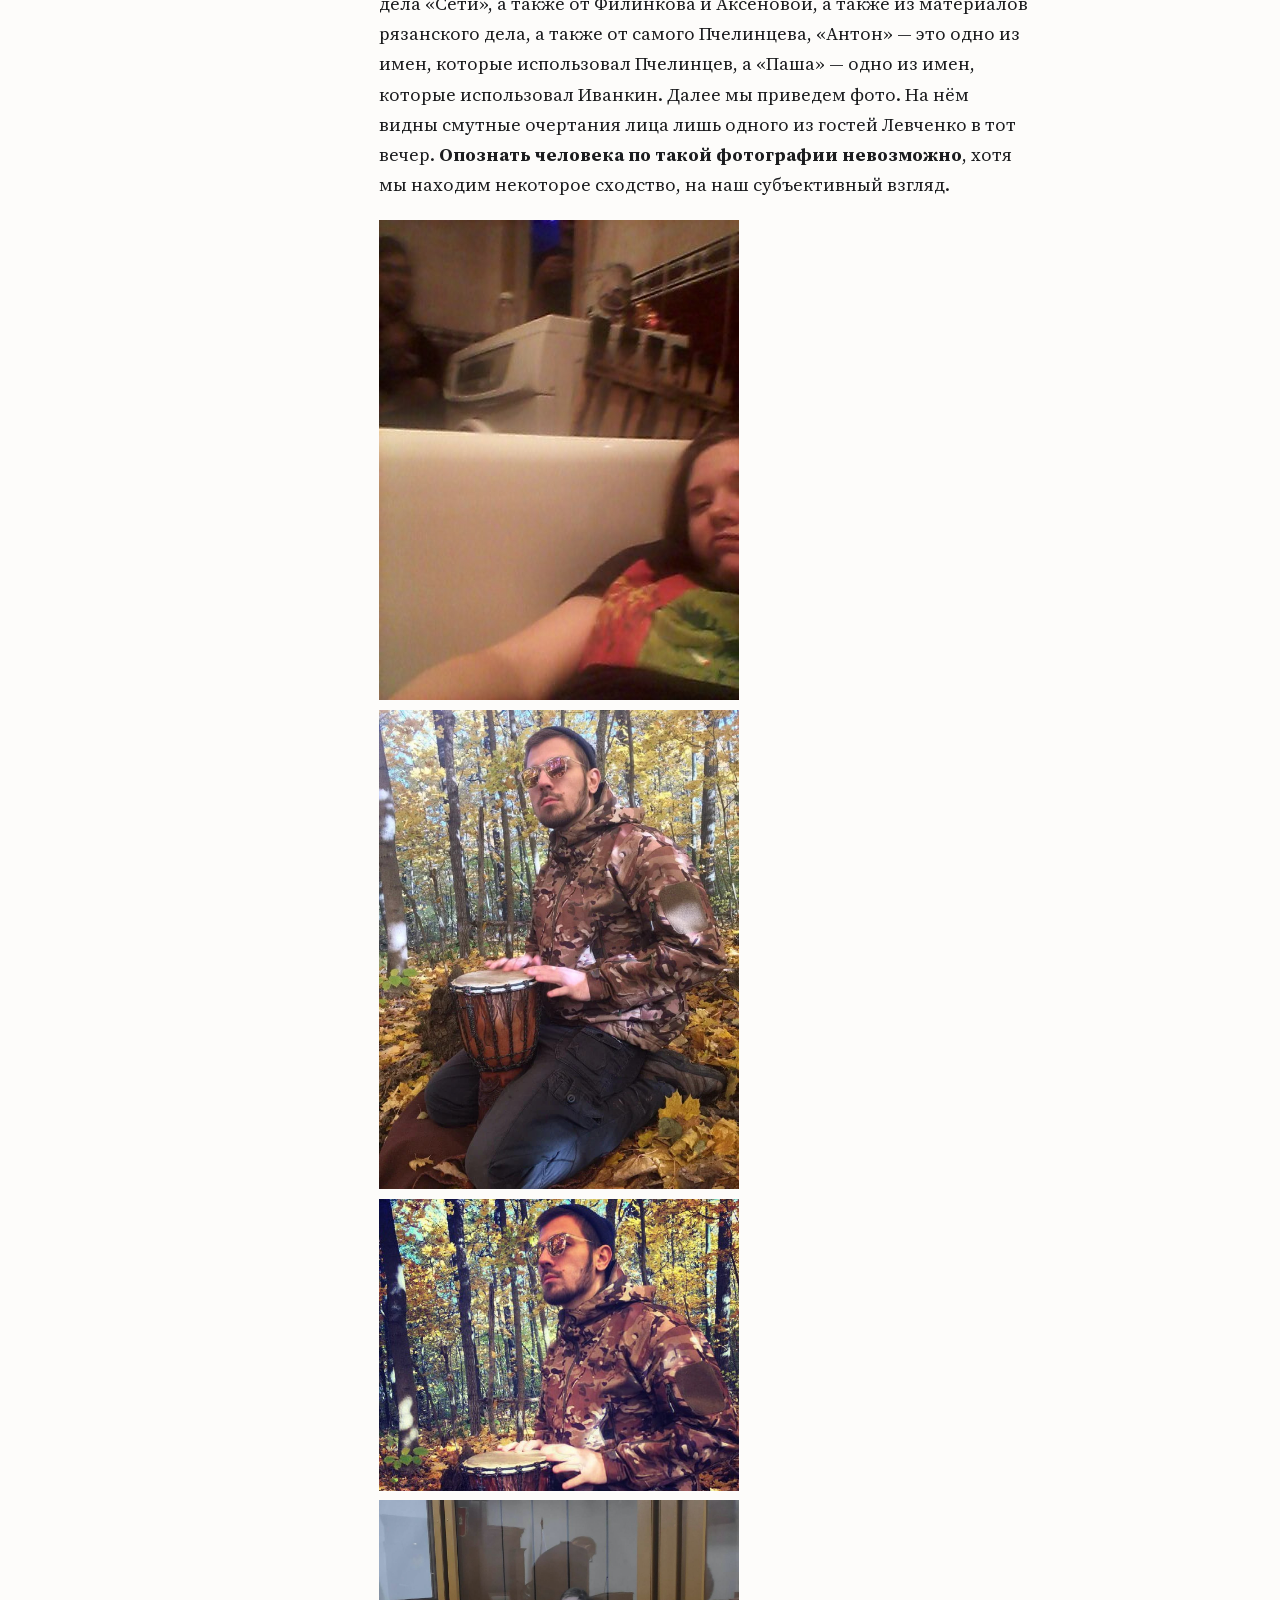
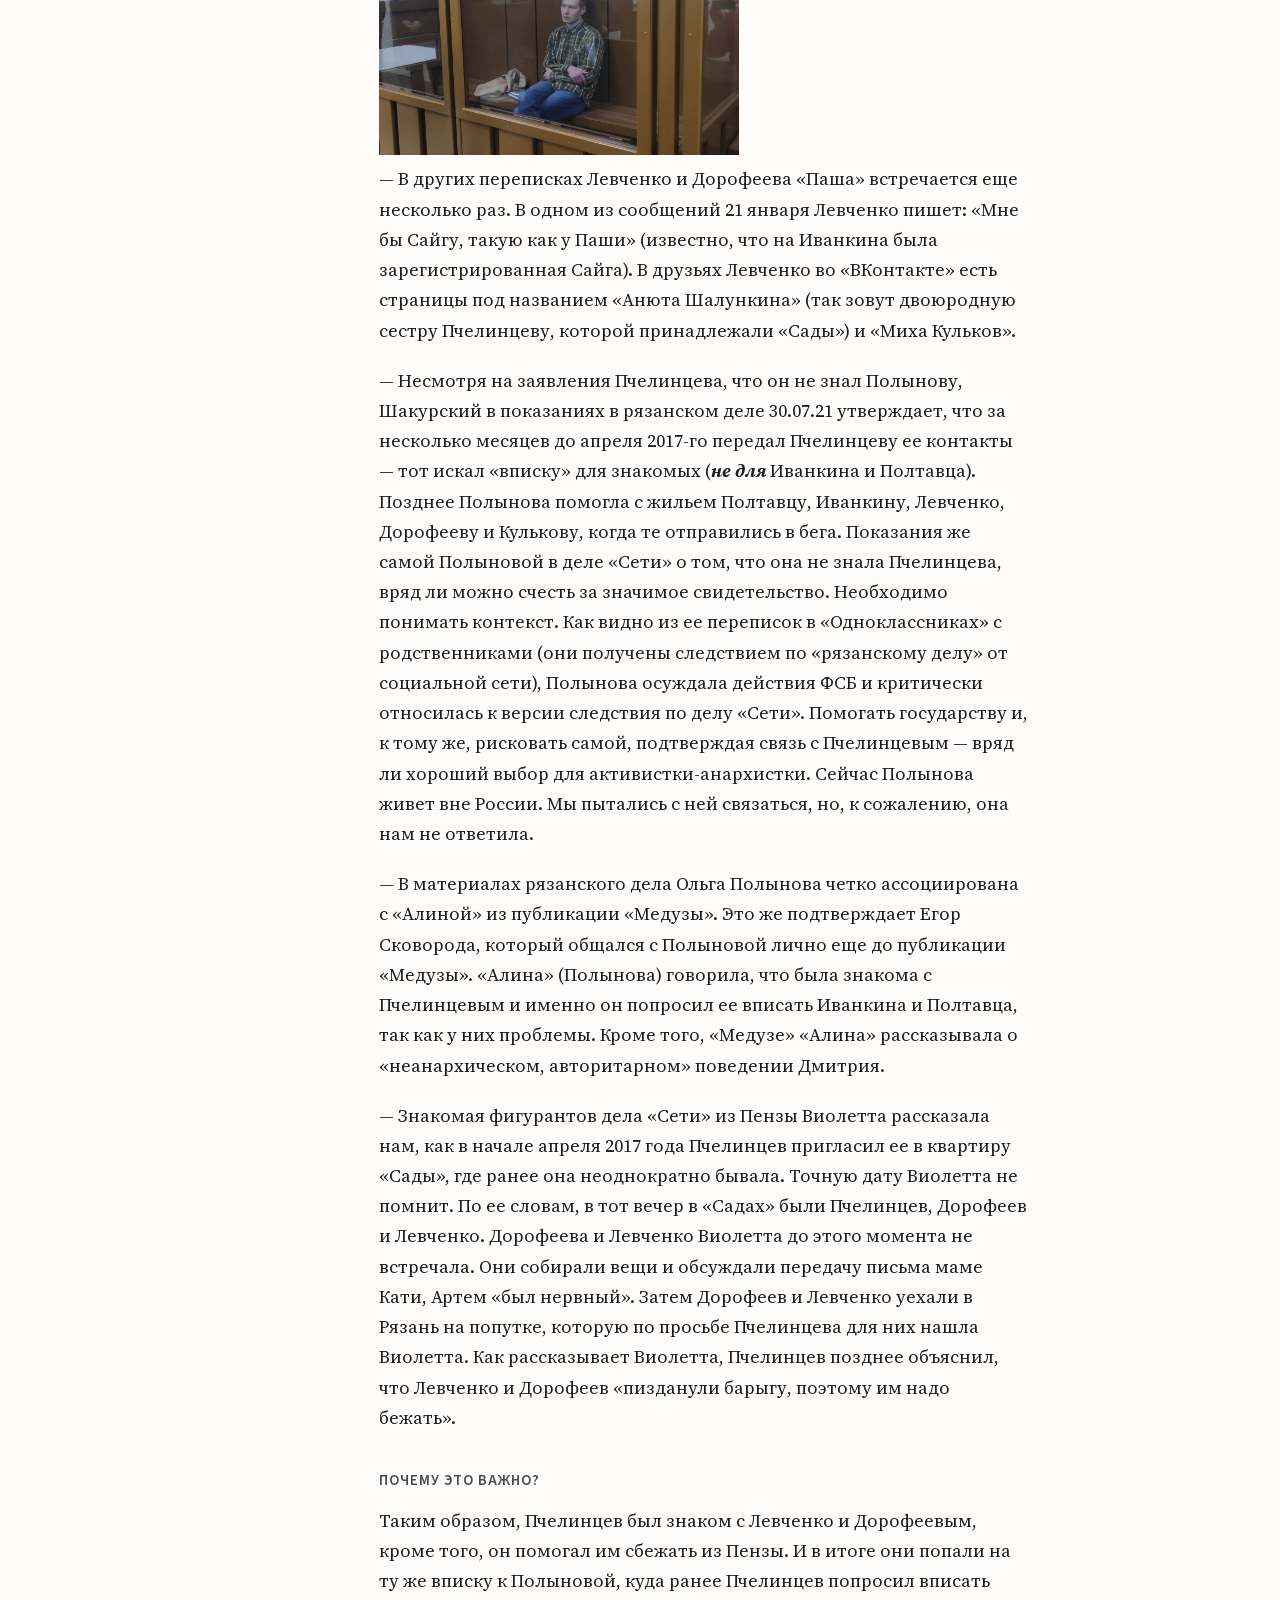
==== commit 55b320b0: "fix ё" ====
--- a/index.html
+++ b/index.html
@@ -70,7 +70,7 @@
         <ol class="toc-list" id="tocDesktopList">
           <li><a href="#intro" class="active">Вступление</a></li>
           <li class="toc-sub"><a href="#who">Кто мы такие?</a></li>
-          <li><a href="#about">0. О чем речь</a></li>
+          <li><a href="#about">0. О чём речь</a></li>
           <li><a href="#ch1">1. Общение не прекращалось</a></li>
           <li class="toc-sub"><a href="#trust">1.1 Почему мы доверяем перепискам</a></li>
           <li class="toc-sub"><a href="#names">Имена в переписках</a></li>
@@ -111,7 +111,7 @@
           <a href="https://dept.one/story/pchelintsev-in-hell/">материал</a>
           <strong>«Ад, который длится уже семь лет: история политзаключенного по делу
             „Сети“ Дмитрия Пчелинцева»</strong>. Это история жизни и заключения Дмитрия
-          Пчелинцева, осужденного на 18 лет по статье о создании ячейки
+          Пчелинцева, осуждённого на 18 лет по статье о создании ячейки
           террористической организации. Кроме того, это ответ на материал
           «Медузы» 2020 года, в котором Пчелинцева обвиняли в причастности
           к убийству двух человек.
@@ -132,9 +132,9 @@
           <a href="https://meduza.io/feature/2020/02/21/poshli-chetvero-v-les-a-vyshli-tolko-dvoe">текст</a>
           <strong>«Пошли четверо
             в лес, а вышли только двое. Как дело пензенской „Сети“ связано с убийством
-            под Рязанью»</strong>. В нем активист Алексей Полтавец, скрывавшийся в Украине,
+            под Рязанью»</strong>. В нём активист Алексей Полтавец, скрывавшийся в Украине,
           признался, что в апреле 2017 года вместе с фигурантом дела «Сети»
-          Максимом Иванкиным убил в лесу под Рязанью их общих знакомых Артема
+          Максимом Иванкиным убил в лесу под Рязанью их общих знакомых Артёма
           Дорофеева и Екатерину Левченко.
         </p>
 
@@ -144,7 +144,7 @@
           фигуранты дела «Сети», в том числе Дмитрий Пчелинцев. Иванкин, Дорофеев,
           Левченко и Полтавец сбежали из Пензы в Рязань несколькими неделями ранее
           из-за дела о распространении наркотиков. Мотивом убийства, как рассказал
-          Полтавец, стал страх, что Левченко и Дорофеев сдадутся в полицию. Все это
+          Полтавец, стал страх, что Левченко и Дорофеев сдадутся в полицию. Всё это
           произошло за полгода до первых задержаний по делу «Сети».
         </p>
 
@@ -161,7 +161,7 @@
 
         <p>
           Спустя пять лет «Первый отдел» предоставил слово Пчелинцеву, позволив
-          оспорить обвинения «Медузы» и изложить свое видение. К сожалению,
+          оспорить обвинения «Медузы» и изложить своё видение. К сожалению,
           получившийся материал вышел манипулятивным и полным недоговорок.
           Мы бы хотели ответить на этот текст — и на слова Пчелинцева.
         </p>
@@ -172,7 +172,7 @@
           <summary>Кто мы такие?</summary>
           <div class="claim-details-body">
             <p>
-              Мы — группа людей, которых в свое время вовлекло в гравитацию дела «Сети».
+              Мы — группа людей, которых в своё время вовлекло в гравитацию дела «Сети».
               Некоторые участвовали в группе поддержки: устраивали акции, рассказывали
               о деле на разных площадках, делали и продавали мерч и т.д. Другие писали
               о деле в медиа. Третьи знакомы с фигурантами или сами бывшие фигуранты.
@@ -189,13 +189,13 @@
           <p>
             Важно проговорить, что мы по-прежнему считаем дело «Сети» абсурдным,
             ужасным и несправедливым. Тем не менее, следует отделить дело «Сети»
-            от «Рязанского дела» об убийстве Екатерины Левченко и Артема Дорофеева
+            от «Рязанского дела» об убийстве Екатерины Левченко и Артёма Дорофеева
             и рассматривать их по отдельности. «Мемориал» признавал обвиняемых
             по делу «Сети» политзаключенными, «ОВД-Инфо» много писал о нарушениях
             и пытках. Но насколько нам известно, ни одна правозащитная структура
             не заявляла о наличии в «Рязанском деле» политического мотива. Группа
             поддержки Rupression в своих публичных позициях также разделяла две
-            этих истории.
+            эти истории.
           </p>
         </div>
       </section>
@@ -203,7 +203,7 @@
       <hr class="section-rule">
 
       <section id="about">
-        <h2><span class="chapter-num">0.</span> О чем речь</h2>
+        <h2><span class="chapter-num">0.</span> О чём речь</h2>
 
         <p>
           При помощи журналистов «Первого отдела» Пчелинцев создает ложную картину,
@@ -397,7 +397,7 @@
         </p>
 
         <p>
-          Проговорим, что файл — это все-таки не просто текст в «Блокноте».
+          Проговорим, что файл — это всё-таки не просто текст в «Блокноте».
           На телефоне Чернова Alcatel было установлено приложение Keepass2Android.
           Это приложение для хранения паролей, но там можно хранить и текстовые
           заметки. Все данные были в зашифрованном файле <code>base-keepas.kdbx</code>.
@@ -413,7 +413,7 @@
           отредактирован. В основном, процессуальные претензии справедливы. Мы
           не знаем, как именно фсбшники намудрили с файлами. Не хочется придумывать
           за них оправдания. Скажем только, что обсуждаемые проблемы не делают
-          невозможной достоверность текста. Означает ли все это, что никакого
+          невозможной достоверность текста. Означает ли всё это, что никакого
           разговора о содержании текстов быть не может? Нет, не означает.
         </p>
 
@@ -497,7 +497,7 @@
           на телефон Чернова. Раздает всем аутентичные псевдонимы при этом.
           Замысливает фальсификацию дела об убийстве, но не добавляет в текст
           чего-то конкретного, лишь очень мутные намеки. Затем начинают дело «Сети»,
-          но об убийстве забывает и ничего с ним не делает. И все это с тонким
+          но об убийстве забывает и ничего с ним не делает. И всё это с тонким
           расчетом достать убийство в момент широкой поддержки, чтобы похоронить
           общественную кампанию.
         </p>
@@ -652,7 +652,7 @@
           Пчелинцев в переписке с Черновым: Дмитрий пишет, что Полтавец жил «перед
           отправкой» (в Рязань, а потом — в Украину) в «Садах». «Сады» вообще
           множество раз фигурируют в переписках. Их обсуждают между собой Чернов,
-          Пчелинцев, Иванкин и Полтавец, при этом, все понимают, о чем идет речь
+          Пчелинцев, Иванкин и Полтавец, при этом, все понимают, о чём идет речь
           и никто не уточняет, что за место имеется в виду.
           <span class="scan-cites">
             <a class="scan-cite" href="scans.html#20">лист 20</a>
@@ -705,7 +705,7 @@
         <p>
           Отрицая факт того, что «Сады» это «Сады», Дмитрий старается изъять еще
           одно звено из цепи известных нам фактов. Если Полтавец выдумал «Сады»,
-          логично, что выдумал и все остальное.
+          логично, что выдумал и всё остальное.
         </p>
       </section>
 
@@ -775,14 +775,14 @@
           и Аксеновой, а также из материалов рязанского дела, а также от самого
           Пчелинцева, «Антон» — это одно из имен, которые использовал Пчелинцев,
           а «Паша» — одно из имен, которые использовал Иванкин. Далее мы приведем
-          фото. На нем видны смутные очертания лица лишь одного из гостей Левченко
+          фото. На нём видны смутные очертания лица лишь одного из гостей Левченко
           в тот вечер. <strong>Опознать человека по такой фотографии
             невозможно</strong>, хотя мы находим некоторое сходство, на наш субъективный
           взгляд.
         </p>
 
         <img src="QS6KVnul668.jpg"
-          alt="Фотография из переписки Екатерины Левченко и Артема Дорофеева, на которой предположительно она, Дмитрий Пчелинцев и Максим Иванкин"
+          alt="Фотография из переписки Екатерины Левченко и Артёма Дорофеева, на которой предположительно она, Дмитрий Пчелинцев и Максим Иванкин"
           width="360">
 
         <img src="d_pchelintsev0.jpg" alt="Дмитрий Пчелинцев" width="360">
@@ -878,7 +878,7 @@
           и травле из-за попыток выяснить детали истории гибели Левченко
           и Дорофеева. По мнению Дмитрия, группа поддержки не хотела слышать ничего,
           кроме признания и самооговора. Комментируя заявление о публичном отказе
-          в поддержке, в своем телеграм-канале Дмитрий пишет, что его бросили
+          в поддержке, в своём телеграм-канале Дмитрий пишет, что его бросили
           в самый сложный момент. Пчелинцев считает, что именно группа поддержки
           несет ответственность за приговор по делу об убийстве и за пытки
           в отношении Иванкина.
@@ -893,7 +893,7 @@
 
         <p>
           Это будет большой блок с описанием событий, которые на самом деле вторичны
-          по отношению к истории гибели Левченко и Дорофеева. Мы коснемся этой темы,
+          по отношению к истории гибели Левченко и Дорофеева. Мы коснёмся этой темы,
           потому что искажения, транслируемые Пчелинцевым, помогают плодить
           манипуляции.
         </p>
@@ -973,7 +973,7 @@
         <p>
           Узнав про дело об убийстве, Rupression с весны 2019 вплоть до лета 2020
           пытался добиться от фигурантов ответов. Сейчас Дмитрий заявляет, что ему
-          приходили письма с агрессивными вопросами и ультиматумами. Все, что мы
+          приходили письма с агрессивными вопросами и ультиматумами. Всё, что мы
           знаем об этих письмах, плохо вяжется с такой характеристикой. Возможно,
           у Дмитрия снова смешались воспоминания о переписке с Хесиным и с другими
           людьми. И Сковорода, и анонимная участница группы поддержки заявляют,
@@ -1004,7 +1004,7 @@
           Позднее в письме Егору Сковороде Пчелинцев уточнил, что он имел в виду:
           10 для Иванкина — потому что Дорофеев был его другом; 0 для самого Дмитрия
           — потому что тот уверен, что не будет в деле даже свидетелем. Дмитрий писал
-          также: «про Артема знаю мало, он был солевой».
+          также: «про Артёма знаю мало, он был солевой».
         </p>
 
         <p>
@@ -1046,7 +1046,7 @@
 
         <p>
           После фразы про верблюда Дмитрий, в том же письме, вновь
-          постарался передать свою версию событий. Точнее, свое полное отрицание
+          постарался передать свою версию событий. Точнее, своё полное отрицание
           всех событий.
         </p>
 
@@ -1080,7 +1080,7 @@
             но отсутствие достоверной информации о причастности одних (что актуально
             и на настоящий момент) и уверенность в непричастности других фигурантов
             являются причиной продолжения поддержки. Мы искренне сочувствуем родным
-            и близким Екатерины Левченко и Артема Дорофеева.
+            и близким Екатерины Левченко и Артёма Дорофеева.
           </p>
         </blockquote>
 
@@ -1102,8 +1102,8 @@
           и фигурантам отказалась. Rupression удалось получить ответ от Ильи
           Шакурского (письмо передавали отдельно). Ответ Шакурского показался группе
           поддержки искренним. Он отрицал обвинения и утверждал, что не причастен
-          к гибели людей. Он не говорил, что Хесин и Полтавец все выдумали.
-          Не сетовал, что все сфальсифицировано ФСБ. В дальнейшем Шакурский дал
+          к гибели людей. Он не говорил, что Хесин и Полтавец всё выдумали.
+          Не сетовал, что всё сфальсифицировано ФСБ. В дальнейшем Шакурский дал
           показания по «рязанскому делу». Несмотря на то, что Полтавец упоминал
           Шакурского в числе тех, кто якобы обсуждал убийство Левченко и Дорофеева,
           группа поддержки решила поверить Шакурскому.
@@ -1165,14 +1165,14 @@
 
         <p>
           Группа поддержки не могла расследовать убийство и не могла вынести вердикт.
-          О чем она могла действительно рассуждать — так это о степени доверия
+          О чём она могла действительно рассуждать — так это о степени доверия
           к фигурантам. И принимать решение в зависимости от этого.
         </p>
 
         <p>
           По мнению Дмитрия, Rupression требовал от него невозможного — доказать свою
           непричастность к убийству. Мы не думаем, что было так уж невозможно честно
-          ответить на вопросы о людях, которых ты знал, не пытаться сваливать все
+          ответить на вопросы о людях, которых ты знал, не пытаться сваливать всё
           на Полтавца и Хесина, а отвечать за свои слова и действия.
         </p>
 
@@ -1262,19 +1262,19 @@
           Возможно, люди верят Полтавцу, потому что именно после текста «Медузы» нашли останки Левченко. Пчелинцев же,
           прекрасно понимая, о ком его спрашивают участники и участницы группы поддержки, отнекивался. Мы могли бы
           разобрать версию Полтавца и сравнить ее с рассказом Иванкина о случившемся, но мы не можем, потому что нет
-          никакого рассказа Иванкина. Есть лишь абстрактные рассуждения, что все это провокация ФСБ. И есть слова
-          Пчелинцева в тексте «Первого отдела», где он последовательно отрицает вообще все, что бы его ни связывало с
+          никакого рассказа Иванкина. Есть лишь абстрактные рассуждения, что всё это провокация ФСБ. И есть слова
+          Пчелинцева в тексте «Первого отдела», где он последовательно отрицает вообще всё, что бы его ни связывало с
           бегством Левченко и Дорофеева.
         </p>
         <p>
-          Достоверно неизвестно, участвовал ли Дмитрий Пчелинцев в обсуждении убийства Леченко и Дорофеева. Однако
+          Достоверно неизвестно, участвовал ли Дмитрий Пчелинцев в обсуждении убийства Левченко и Дорофеева. Однако
           достоверно установлено, что он лжет почти во всем, что касается истории бегства Левченко, Дорофеева, Иванкина,
           Полтавца и Кулькова в Рязань. Весь текст-оправдание «Первого отдела» построен на манипуляциях и неискренности
           Дмитрия.
         </p>
         <p>
           Пчелинцев — политзаключенный, отбывающий гигантский и несправедливый срок. К сожалению, в попытке отстроится
-          от рязанской истории он активно использует свой статус. Отрицая свое участие в истории бегства Левченко и
+          от рязанской истории он активно использует свой статус. Отрицая своё участие в истории бегства Левченко и
           Дорофеева, Дмитрий апеллирует к несправедливости дела «Сети», делает вид, словно это одна и та же история
           репрессии.
         </p>
@@ -1285,7 +1285,7 @@
         <p>
           У нас нет цели сделать Дмитрия фигурантом «рязанского дела». Мы хотим развеять ложь. И мы рады, что это дело
           более-менее закончено в процессуальном смысле, а Дмитрию не добавили по нему срок. Дмитрий получил 18 лет по
-          ужасному и несправедливому делу «Сети», которое в свое время стало важной частью наших жизней и значительно
+          ужасному и несправедливому делу «Сети», которое в своё время стало важной частью наших жизней и значительно
           сформировали наши взгляды на мир. 18 лет это катастрофически много.
         </p>
         <p>
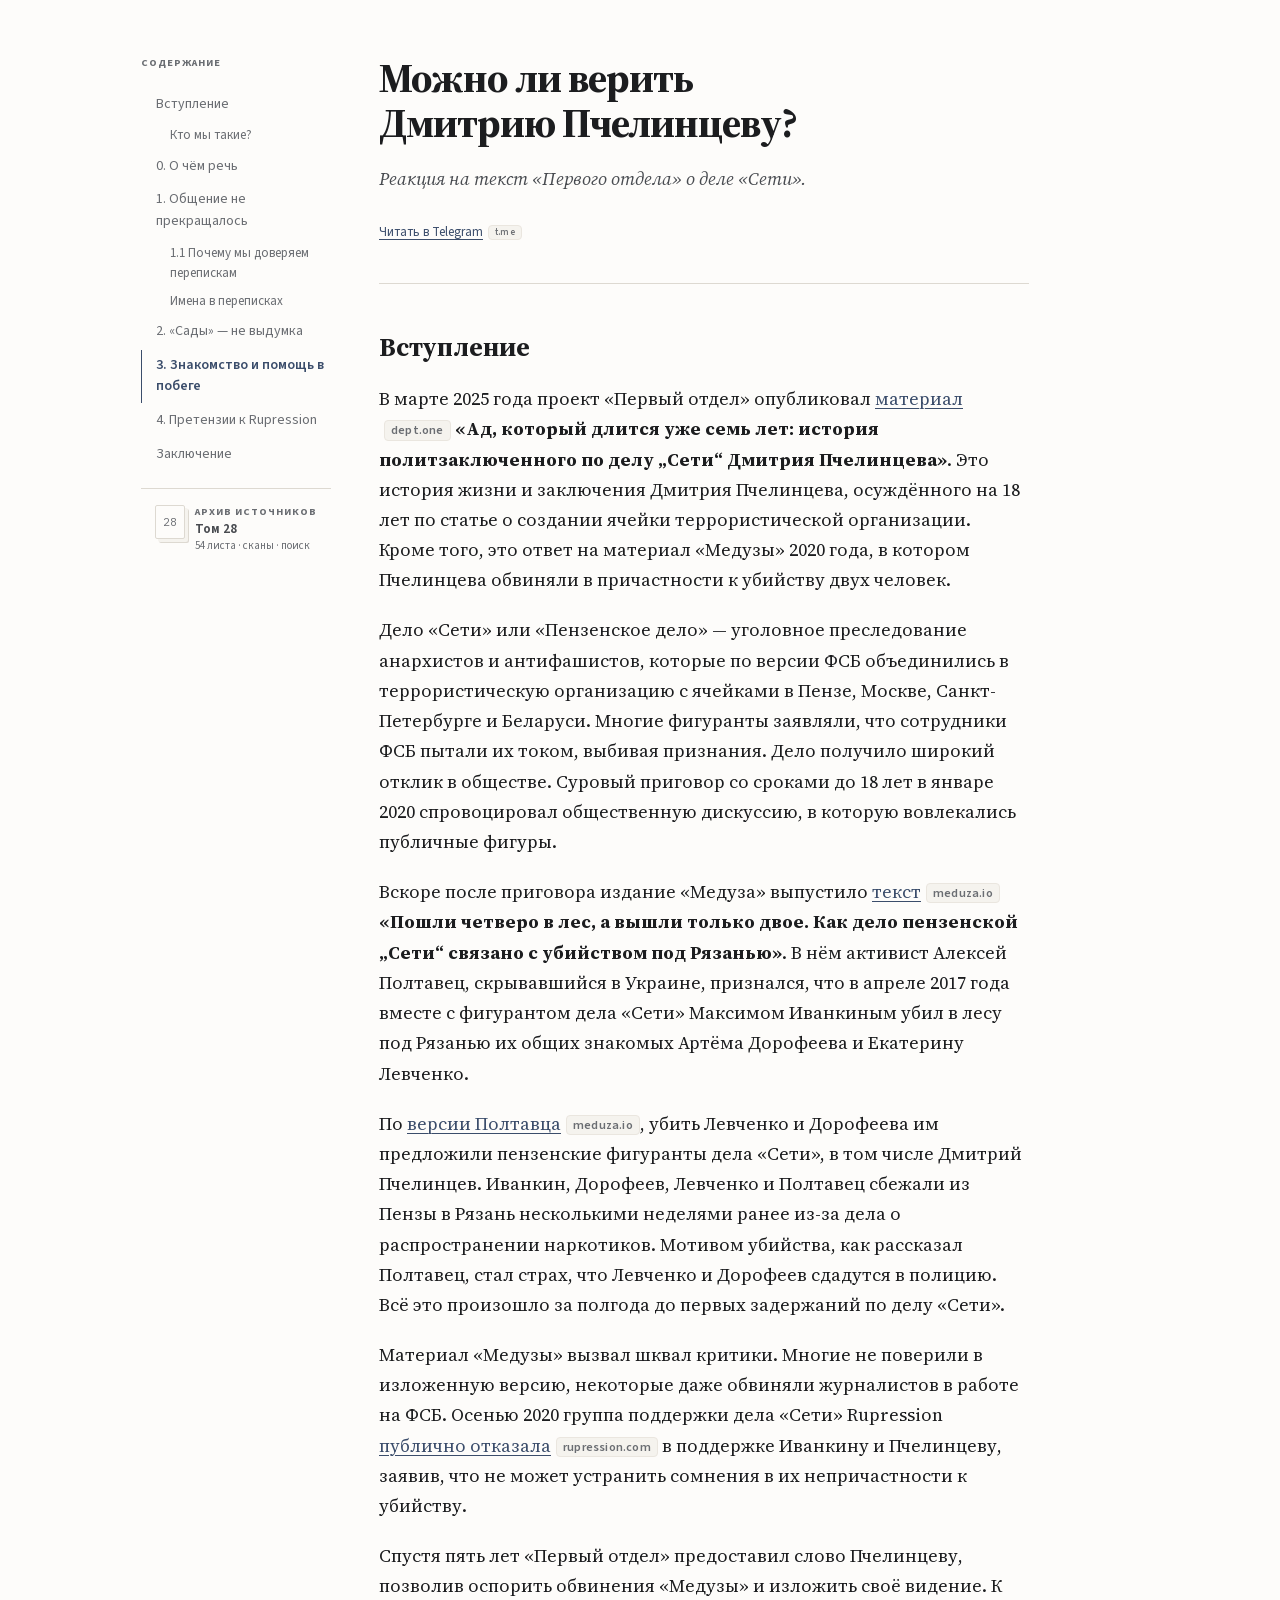
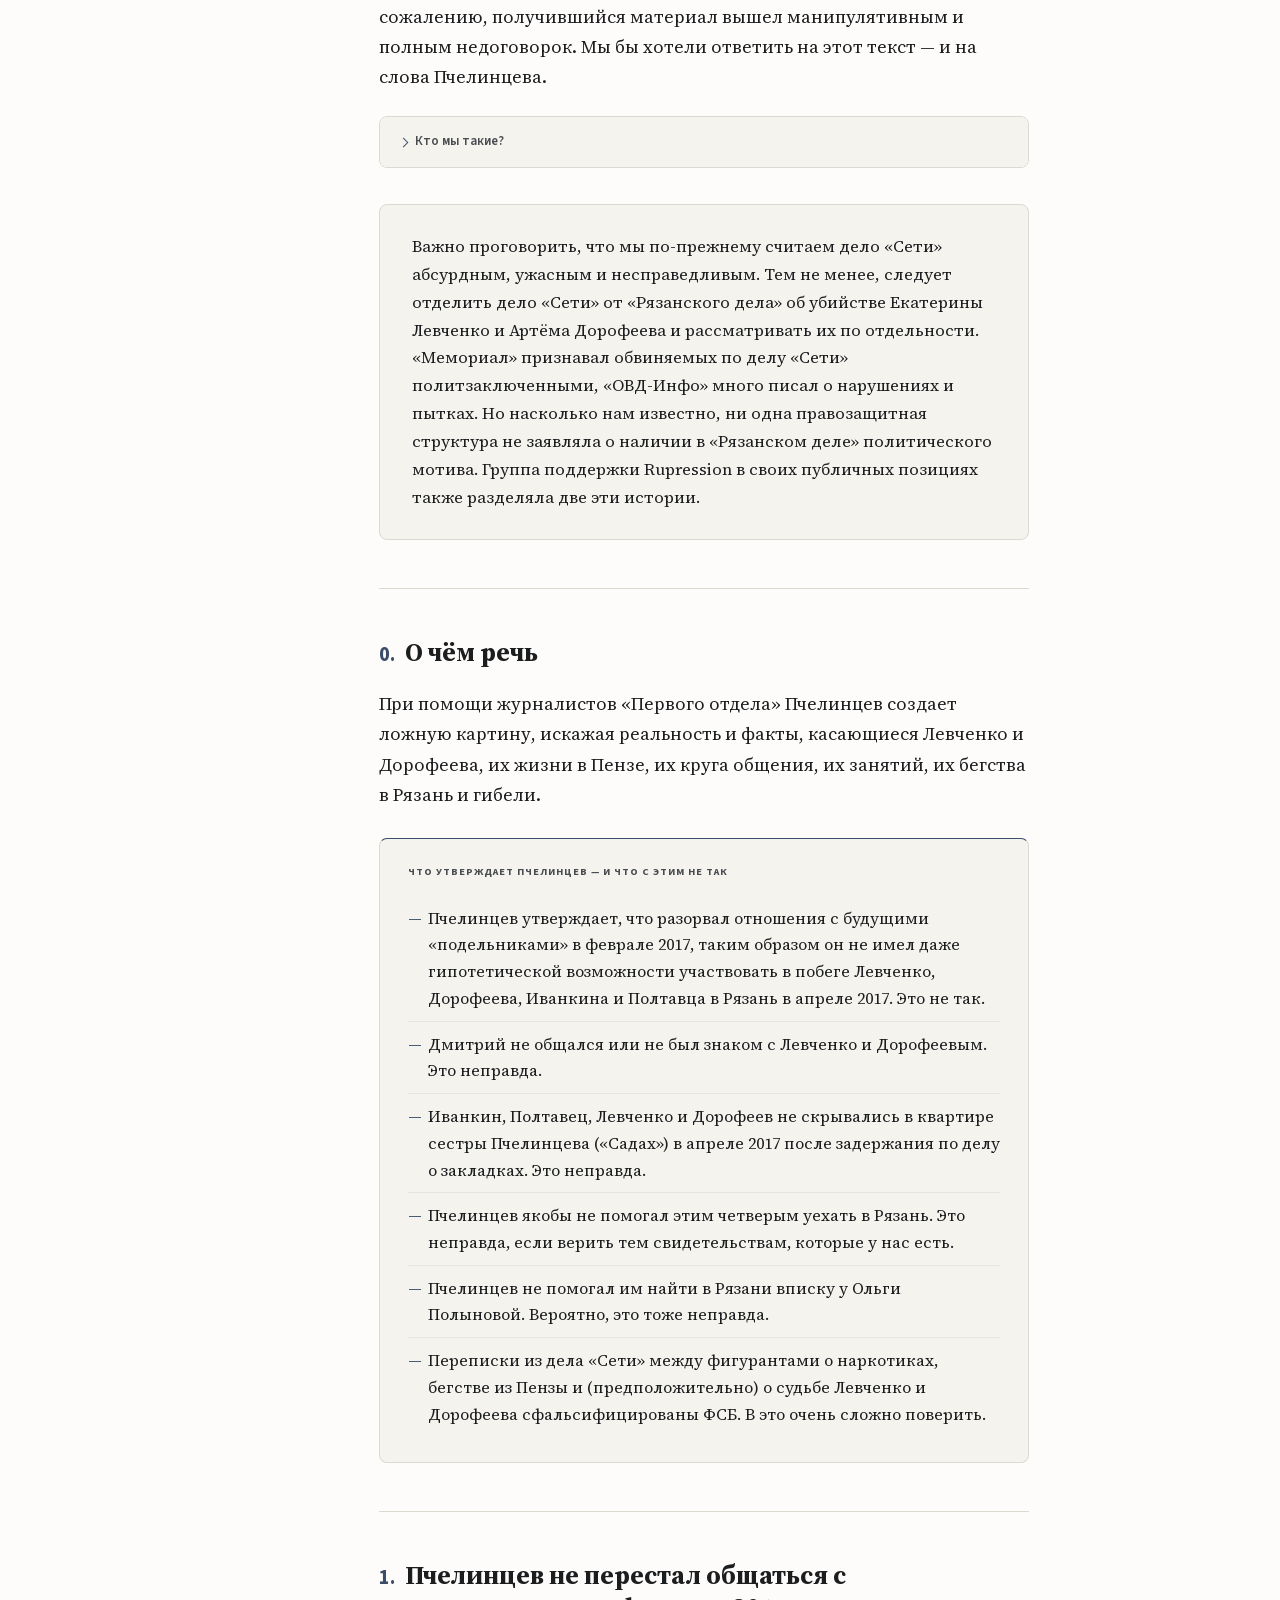
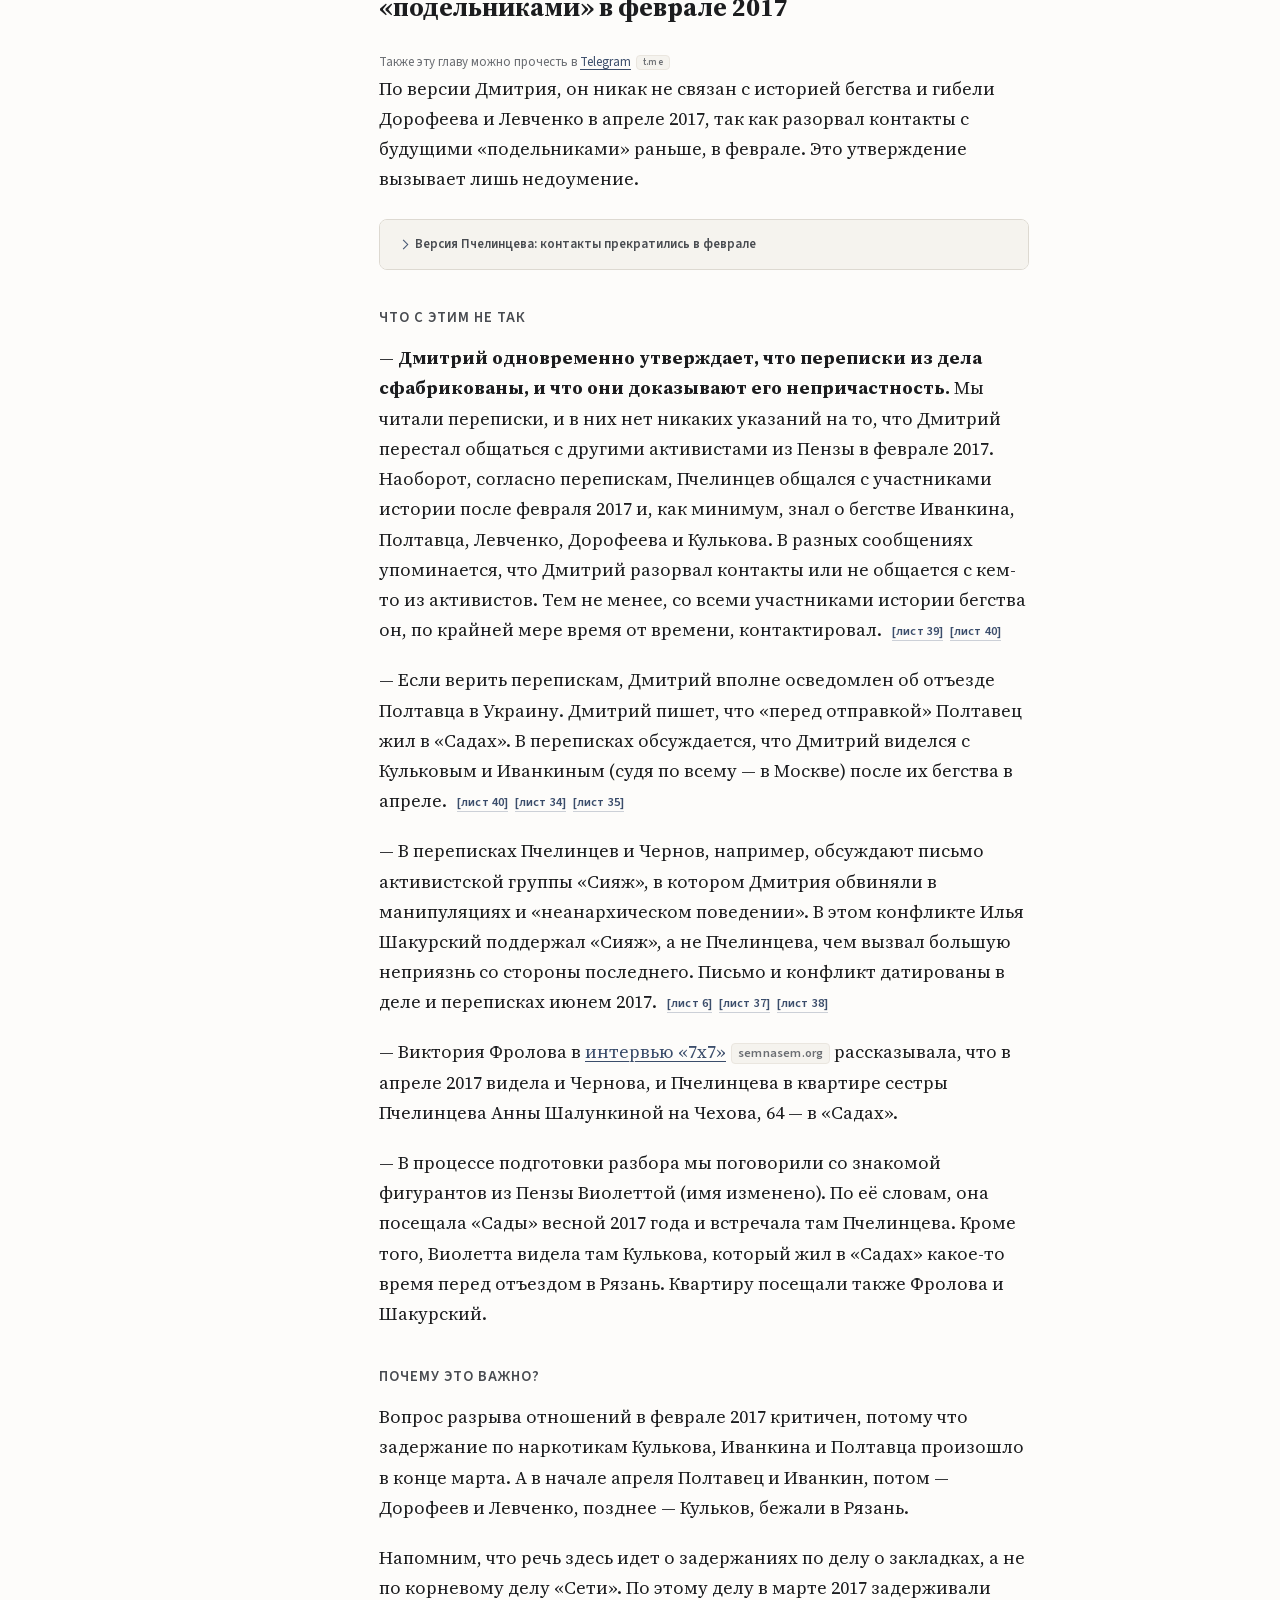
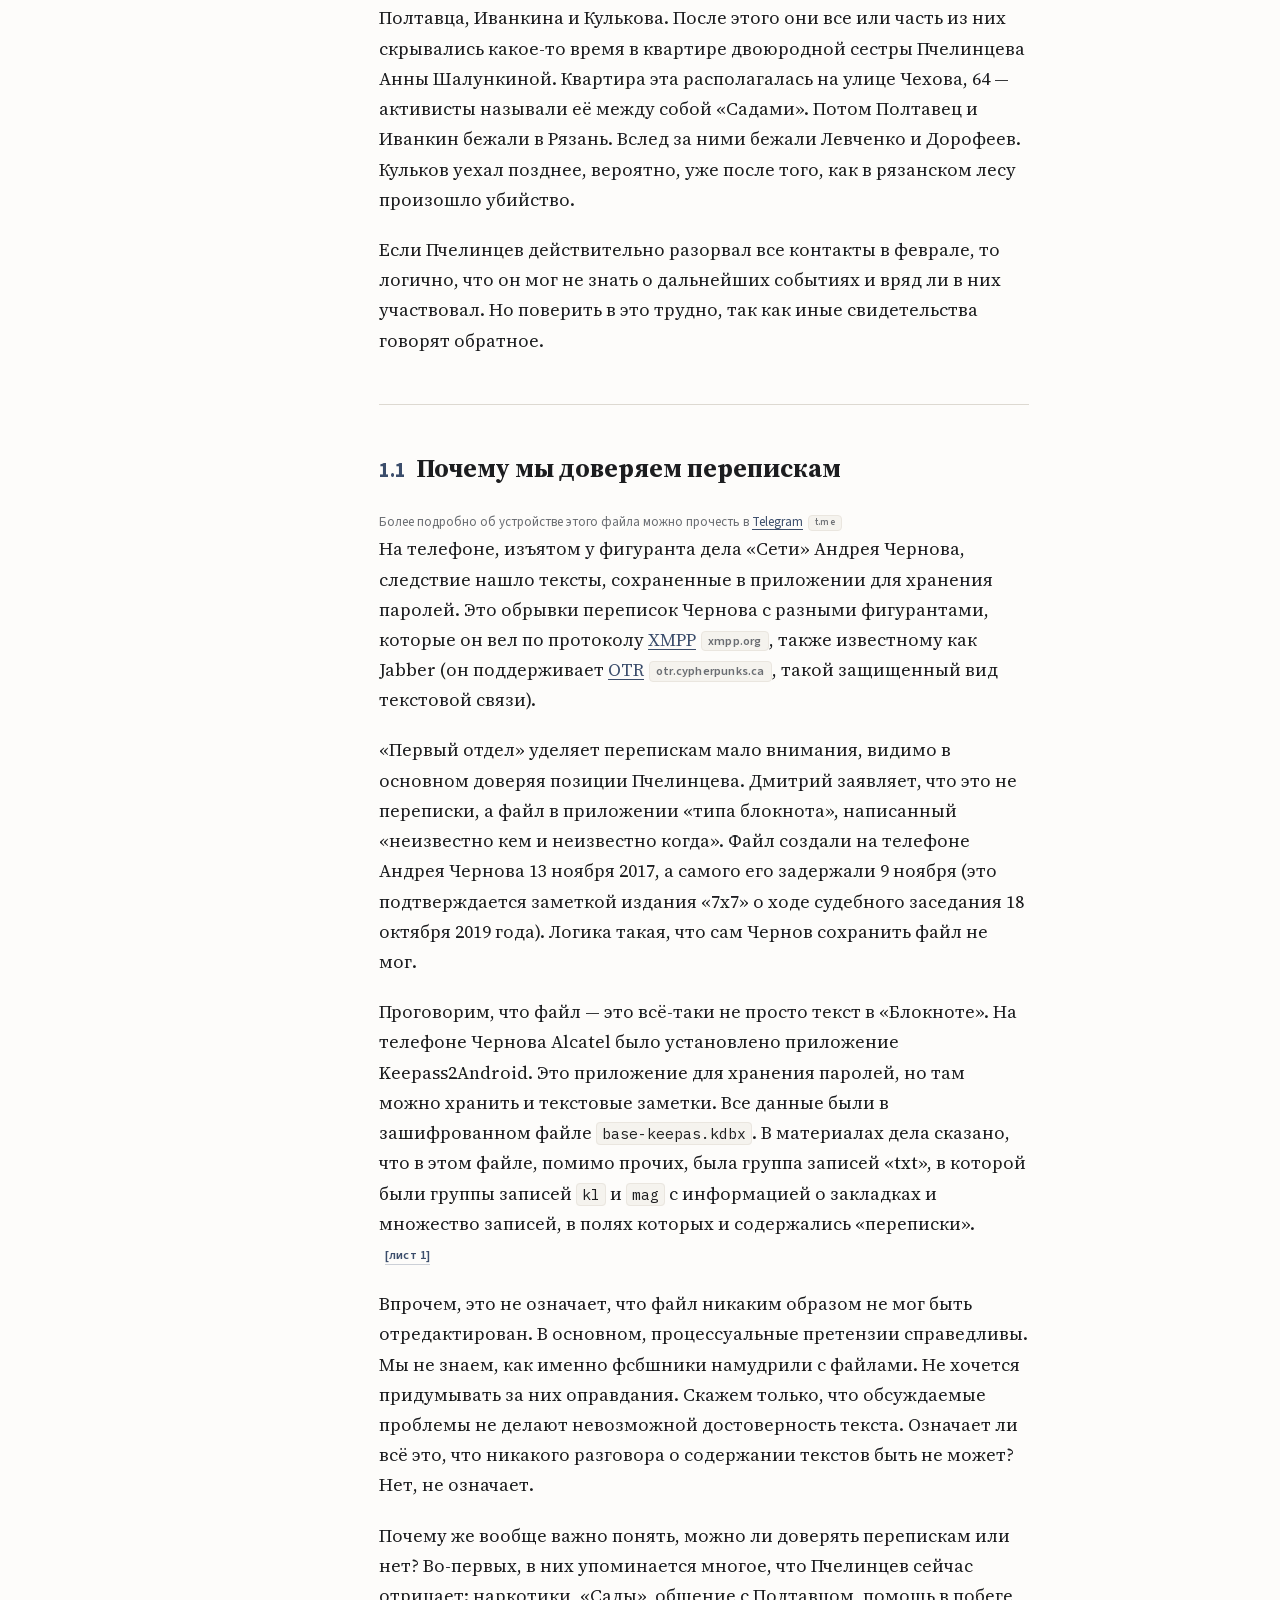
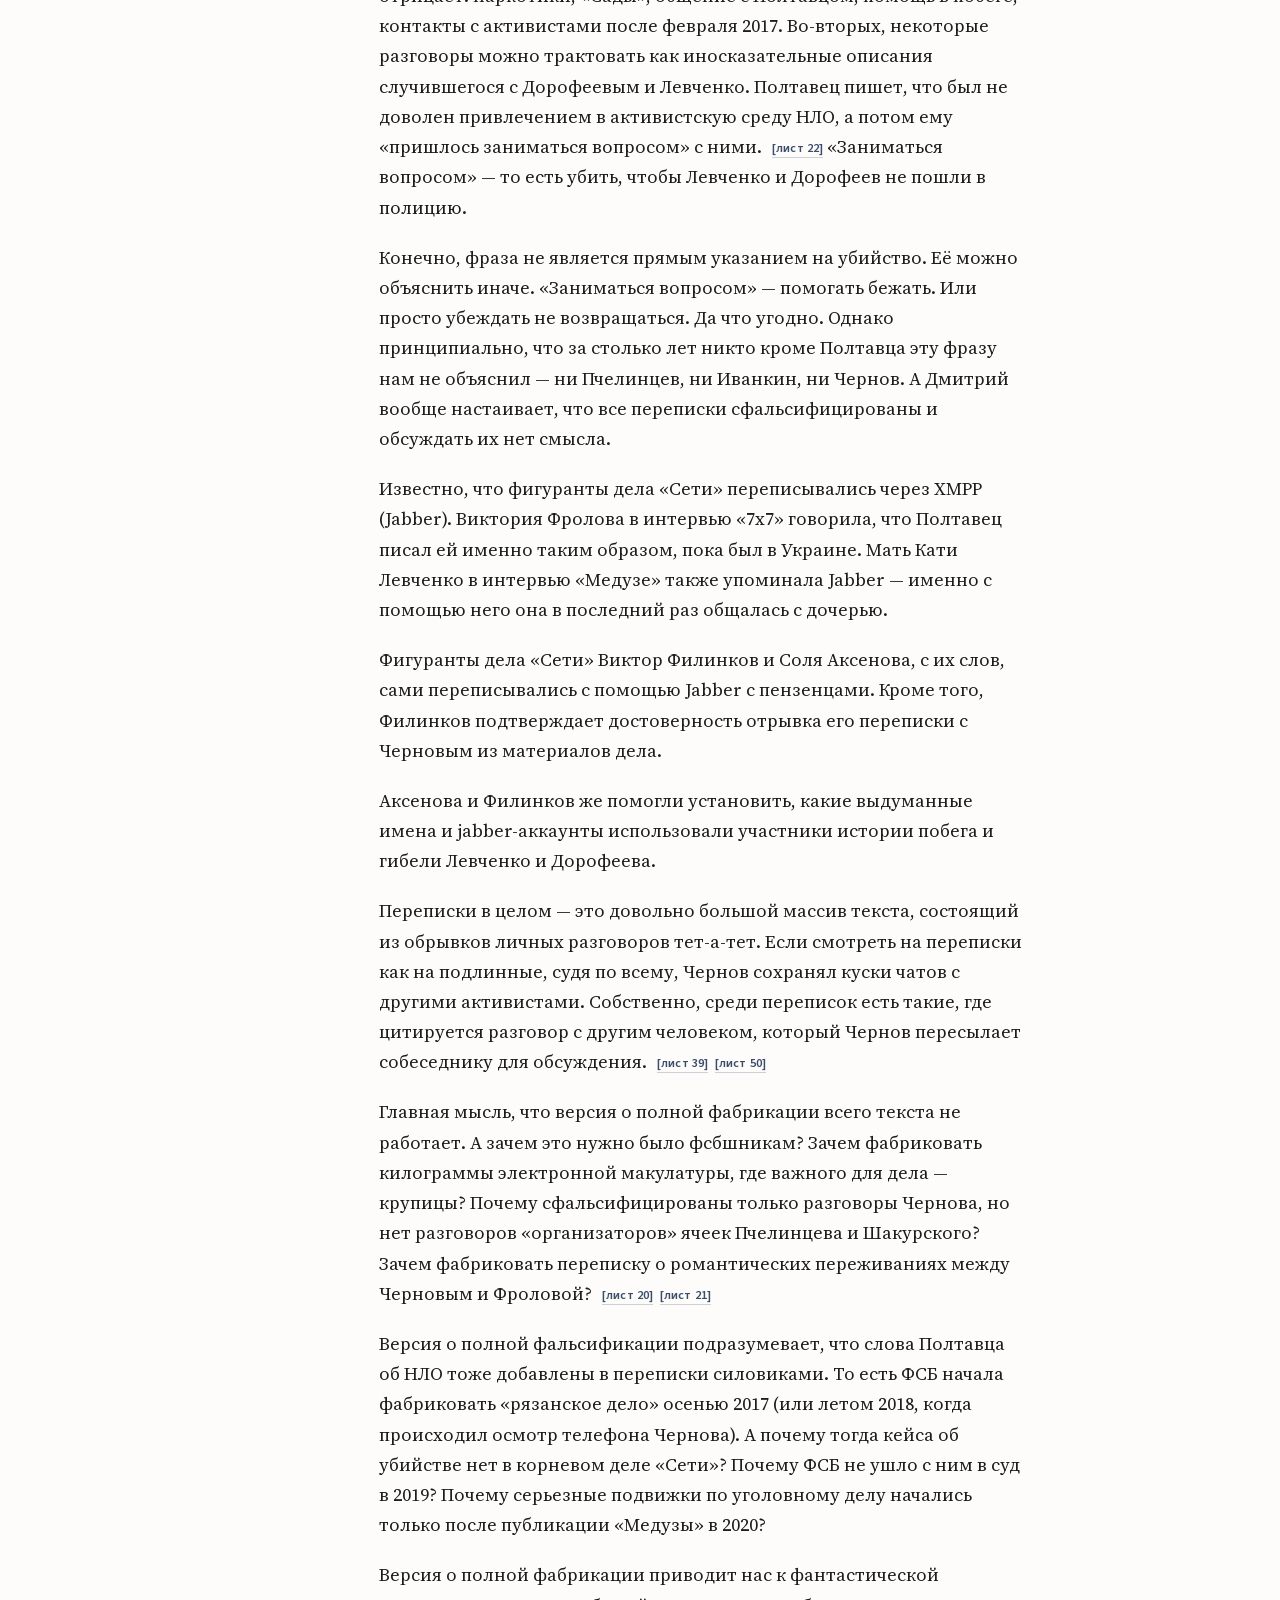
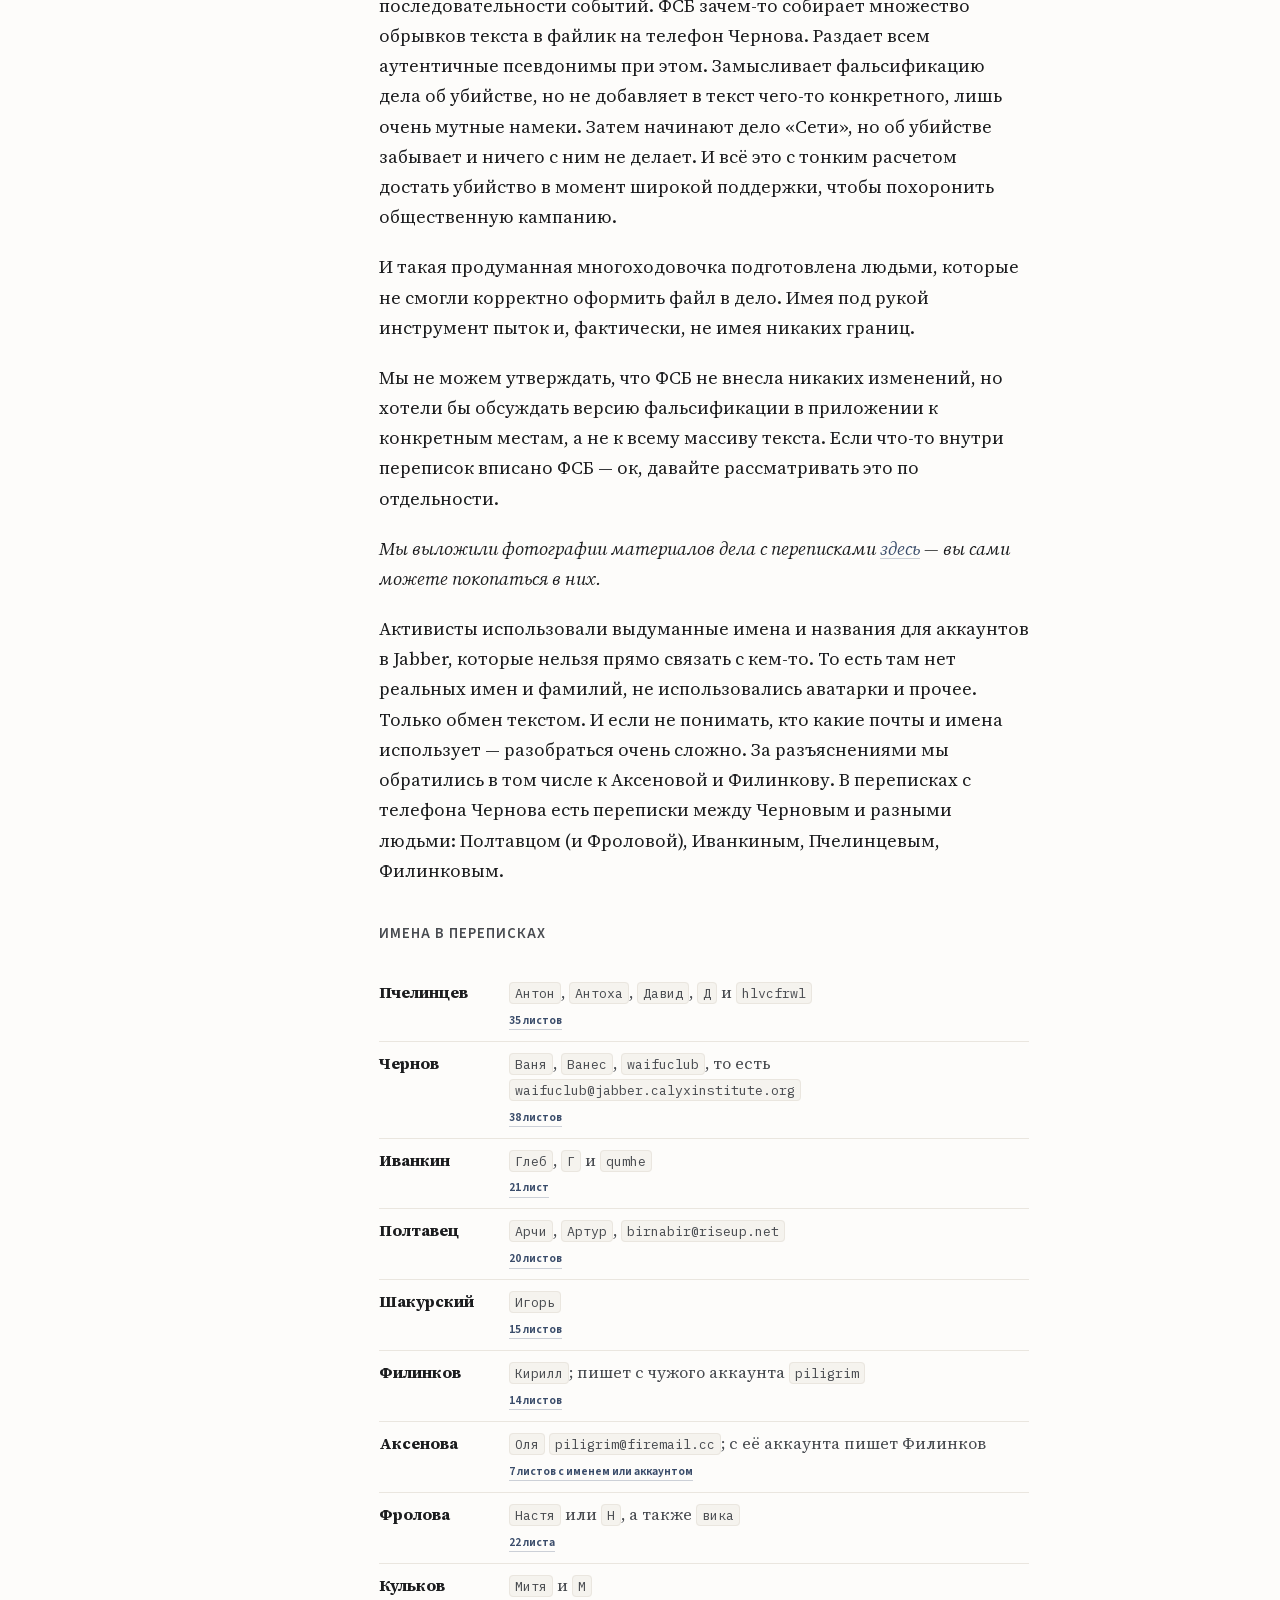
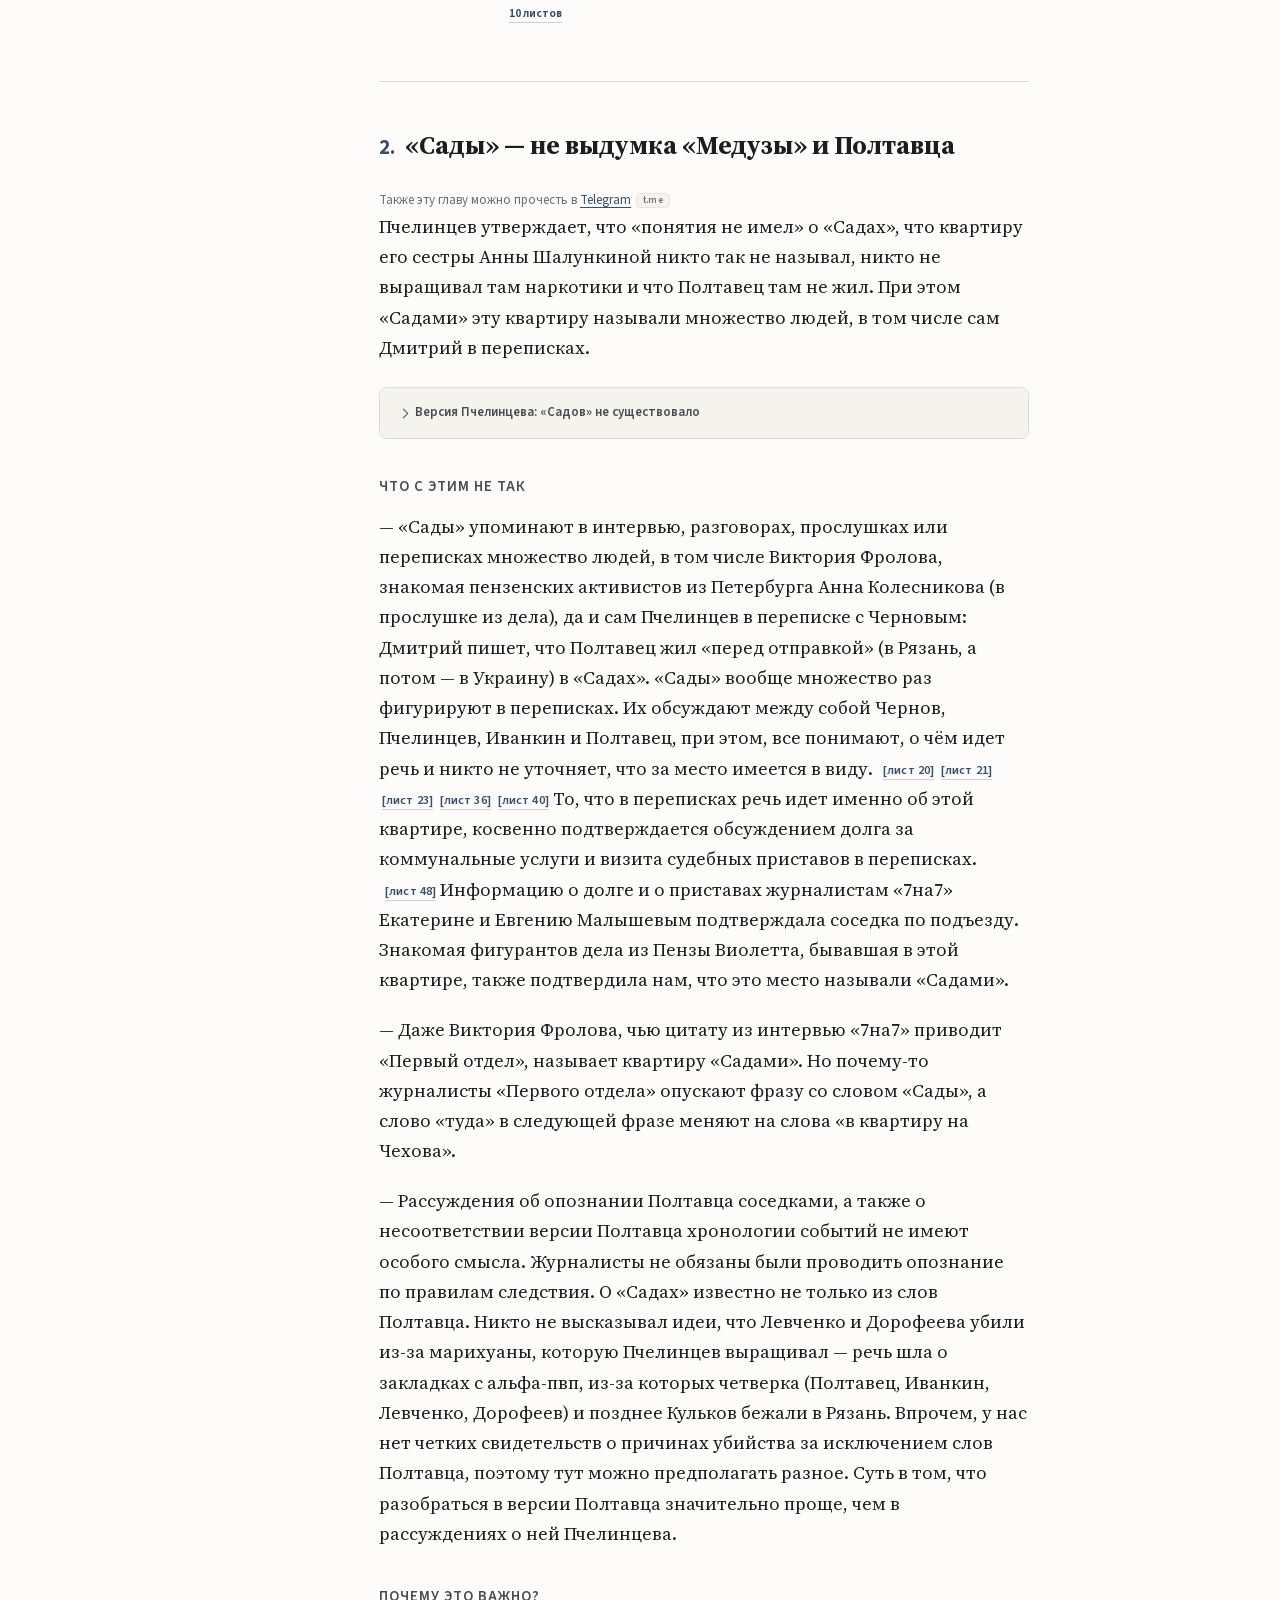
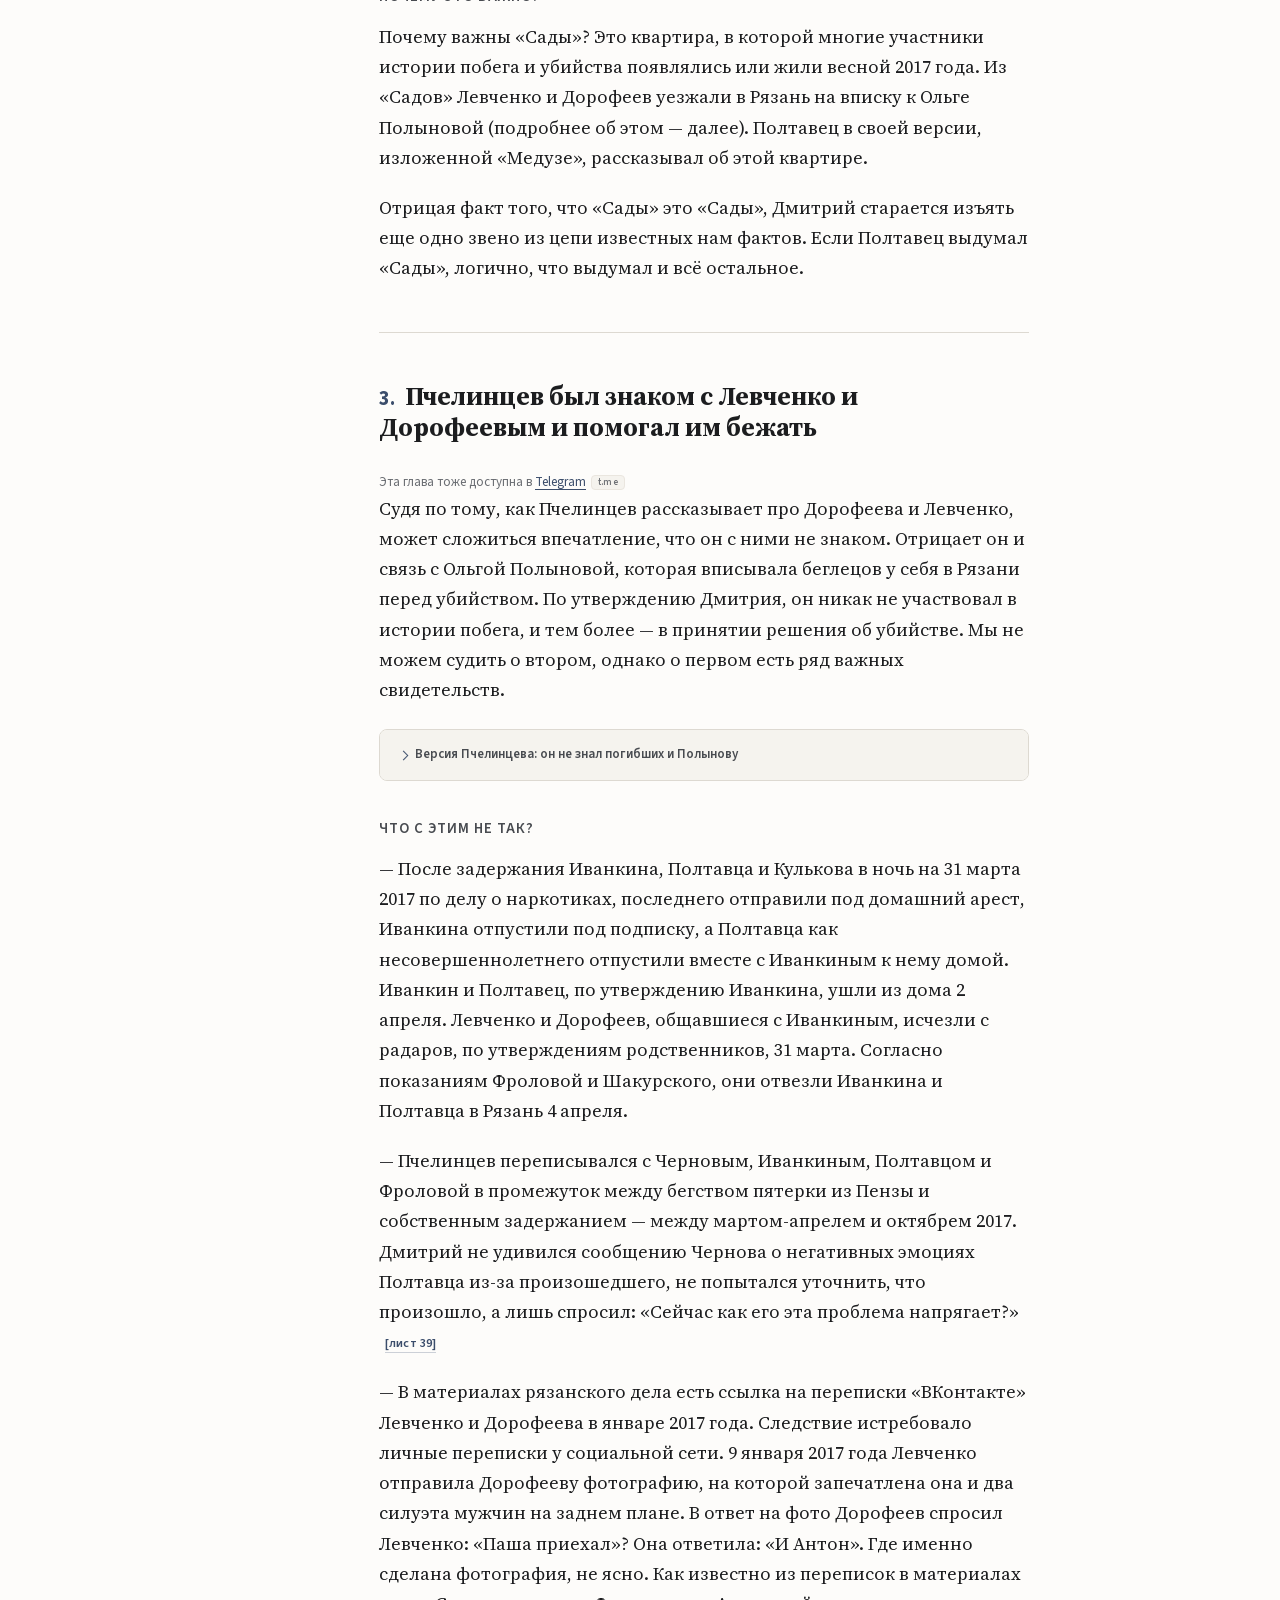
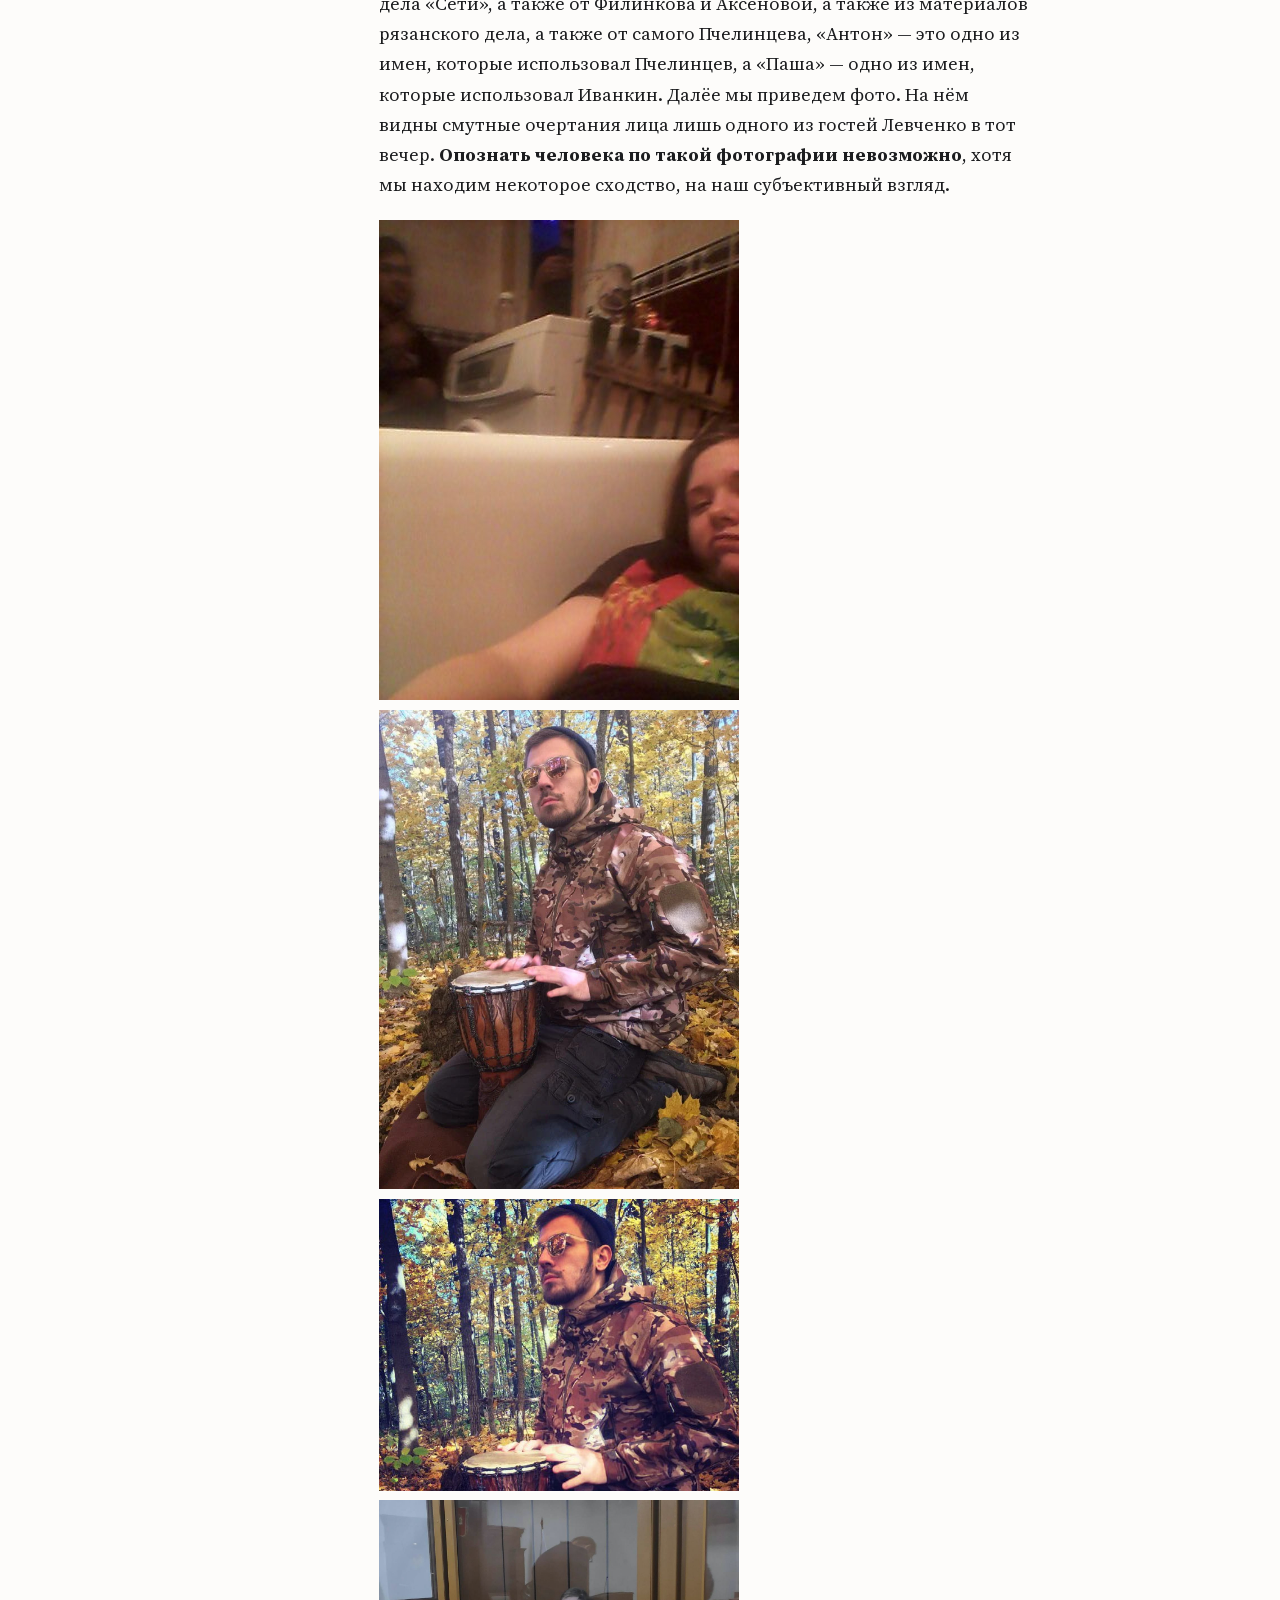
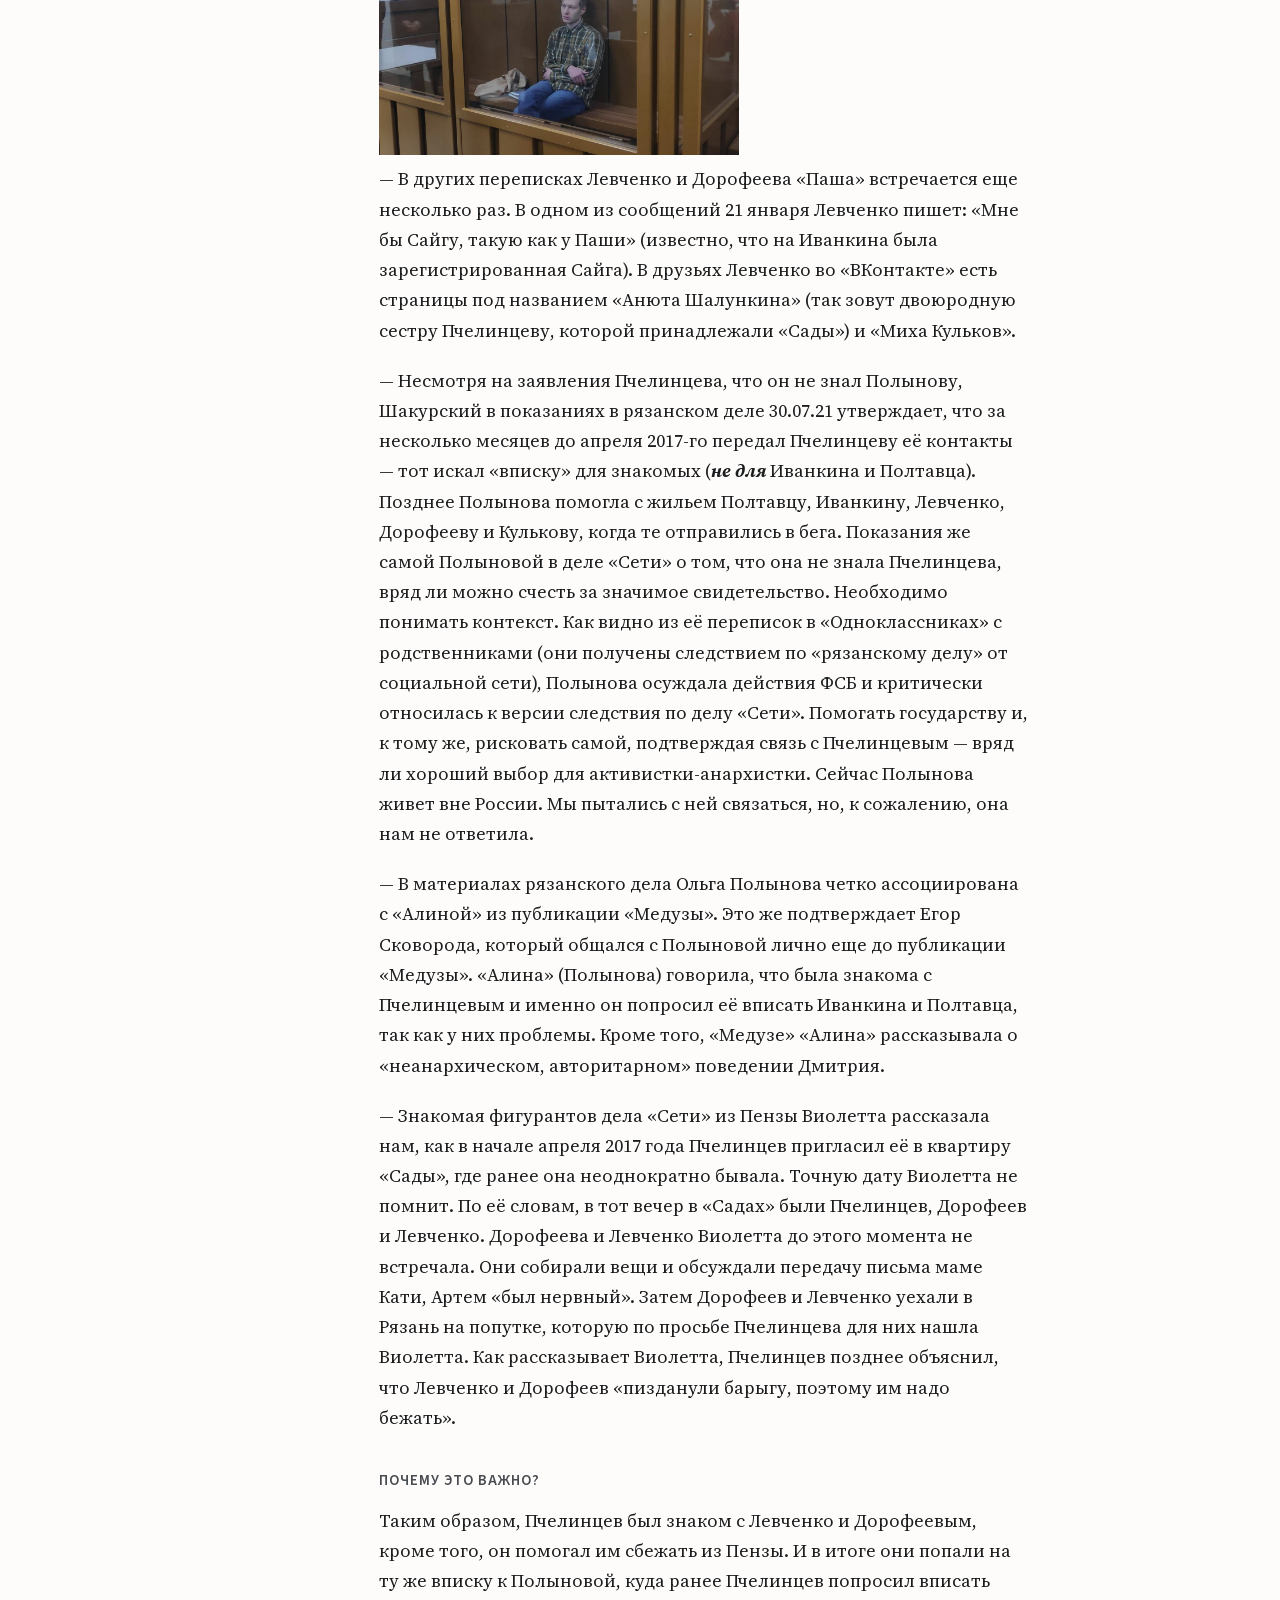
==== commit 44c20050: "fix ее" ====
--- a/index.html
+++ b/index.html
@@ -335,7 +335,7 @@
 
         <p>
           — В процессе подготовки разбора мы поговорили со знакомой фигурантов
-          из Пензы Виолеттой (имя изменено). По ее словам, она посещала «Сады»
+          из Пензы Виолеттой (имя изменено). По её словам, она посещала «Сады»
           весной 2017 года и встречала там Пчелинцева. Кроме того, Виолетта видела
           там Кулькова, который жил в «Садах» какое-то время перед отъездом в Рязань.
           Квартиру посещали также Фролова и Шакурский.
@@ -356,7 +356,7 @@
           Полтавца, Иванкина и Кулькова. После этого они все или часть из них
           скрывались какое-то время в квартире двоюродной сестры Пчелинцева Анны
           Шалункиной. Квартира эта располагалась на улице Чехова, 64 — активисты
-          называли ее между собой «Садами». Потом Полтавец и Иванкин бежали
+          называли её между собой «Садами». Потом Полтавец и Иванкин бежали
           в Рязань. Вслед за ними бежали Левченко и Дорофеев. Кульков уехал
           позднее, вероятно, уже после того, как в рязанском лесу произошло
           убийство.
@@ -431,7 +431,7 @@
         </p>
 
         <p>
-          Конечно, фраза не является прямым указанием на убийство. Ее можно объяснить
+          Конечно, фраза не является прямым указанием на убийство. Её можно объяснить
           иначе. «Заниматься вопросом» — помогать бежать. Или просто убеждать
           не возвращаться. Да что угодно. Однако принципиально, что за столько лет
           никто кроме Полтавца эту фразу нам не объяснил — ни Пчелинцев, ни Иванкин,
@@ -587,7 +587,7 @@
             <div class="glossary-item">
               <dt>Аксенова</dt>
               <dd>
-                <div class="glossary-aliases"><code>Оля</code> <code>piligrim@firemail.cc</code>; с ее аккаунта пишет
+                <div class="glossary-aliases"><code>Оля</code> <code>piligrim@firemail.cc</code>; с её аккаунта пишет
                   Филинков</div>
                 <a class="glossary-all" href="scans.html?person=aksenova">7 листов с именем или аккаунтом</a>
               </dd>
@@ -774,7 +774,7 @@
           Как известно из переписок в материалах дела «Сети», а также от Филинкова
           и Аксеновой, а также из материалов рязанского дела, а также от самого
           Пчелинцева, «Антон» — это одно из имен, которые использовал Пчелинцев,
-          а «Паша» — одно из имен, которые использовал Иванкин. Далее мы приведем
+          а «Паша» — одно из имен, которые использовал Иванкин. Далёе мы приведем
           фото. На нём видны смутные очертания лица лишь одного из гостей Левченко
           в тот вечер. <strong>Опознать человека по такой фотографии
             невозможно</strong>, хотя мы находим некоторое сходство, на наш субъективный
@@ -801,12 +801,12 @@
         <p>
           — Несмотря на заявления Пчелинцева, что он не знал Полынову, Шакурский
           в показаниях в рязанском деле 30.07.21 утверждает, что за несколько месяцев
-          до апреля 2017-го передал Пчелинцеву ее контакты — тот искал «вписку»
+          до апреля 2017-го передал Пчелинцеву её контакты — тот искал «вписку»
           для знакомых (<strong><em>не для</em></strong> Иванкина и Полтавца).
           Позднее Полынова помогла с жильем Полтавцу, Иванкину, Левченко, Дорофееву
           и Кулькову, когда те отправились в бега. Показания же самой Полыновой
           в деле «Сети» о том, что она не знала Пчелинцева, вряд ли можно счесть
-          за значимое свидетельство. Необходимо понимать контекст. Как видно из ее
+          за значимое свидетельство. Необходимо понимать контекст. Как видно из её
           переписок в «Одноклассниках» с родственниками (они получены следствием
           по «рязанскому делу» от социальной сети), Полынова осуждала действия ФСБ
           и критически относилась к версии следствия по делу «Сети». Помогать
@@ -821,15 +821,15 @@
           с «Алиной» из публикации «Медузы». Это же подтверждает Егор Сковорода,
           который общался с Полыновой лично еще до публикации «Медузы». «Алина»
           (Полынова) говорила, что была знакома с Пчелинцевым и именно он попросил
-          ее вписать Иванкина и Полтавца, так как у них проблемы. Кроме того,
+          её вписать Иванкина и Полтавца, так как у них проблемы. Кроме того,
           «Медузе» «Алина» рассказывала о «неанархическом, авторитарном» поведении
           Дмитрия.
         </p>
 
         <p>
           — Знакомая фигурантов дела «Сети» из Пензы Виолетта рассказала нам, как
-          в начале апреля 2017 года Пчелинцев пригласил ее в квартиру «Сады», где
-          ранее она неоднократно бывала. Точную дату Виолетта не помнит. По ее
+          в начале апреля 2017 года Пчелинцев пригласил её в квартиру «Сады», где
+          ранее она неоднократно бывала. Точную дату Виолетта не помнит. По её
           словам, в тот вечер в «Садах» были Пчелинцев, Дорофеев и Левченко.
           Дорофеева и Левченко Виолетта до этого момента не встречала. Они собирали
           вещи и обсуждали передачу письма маме Кати, Артем «был нервный». Затем
@@ -859,7 +859,7 @@
           и Дорофеевым, как и с Полыновой. Мы доказываем, что отношения Дмитрий
           не разорвал, квартиру его сестры называли «Садами» и там активисты
           встречались, там были Левченко и Дорофеев перед отъездом в Рязань,
-          Пчелинцев был знаком с Полыновой и попросил ее вписать Иванкина
+          Пчелинцев был знаком с Полыновой и попросил её вписать Иванкина
           и Полтавца (про Левченко и Дорофеева такое неизвестно, но в итоге они
           оказались на одной вписке).
         </p>
@@ -940,7 +940,7 @@
           и Дорофеева. При этом из чата он вскоре удалился и действовал автономно
           от кампании поддержки. Весной 2019-го в Рязани опознали тело Дорофеева,
           и у рязанских следователей появился интерес к пензенским фигурантам дела
-          «Сети». Хесина эта тема очень волновала и он обсуждал ее с некоторой частью
+          «Сети». Хесина эта тема очень волновала и он обсуждал её с некоторой частью
           людей из группы поддержки. Среди его контактов была, например, двоюродная
           сестра Пчелинцева Анна Шалункина. Именно она задавала Дмитрию первые
           вопросы. Она вместе с активистами группы поддержки тревожилась
@@ -1215,7 +1215,7 @@
         <p>
           На вопросы из 2020 Дмитрий так и не ответил. Но после публикации «Первого
           отдела» это уже не важно. Сейчас версия Пчелинцева понятна и мы потратили
-          уже много букв на ее критику.
+          уже много букв на её критику.
         </p>
 
         <p>
@@ -1261,7 +1261,7 @@
         <p>
           Возможно, люди верят Полтавцу, потому что именно после текста «Медузы» нашли останки Левченко. Пчелинцев же,
           прекрасно понимая, о ком его спрашивают участники и участницы группы поддержки, отнекивался. Мы могли бы
-          разобрать версию Полтавца и сравнить ее с рассказом Иванкина о случившемся, но мы не можем, потому что нет
+          разобрать версию Полтавца и сравнить её с рассказом Иванкина о случившемся, но мы не можем, потому что нет
           никакого рассказа Иванкина. Есть лишь абстрактные рассуждения, что всё это провокация ФСБ. И есть слова
           Пчелинцева в тексте «Первого отдела», где он последовательно отрицает вообще всё, что бы его ни связывало с
           бегством Левченко и Дорофеева.
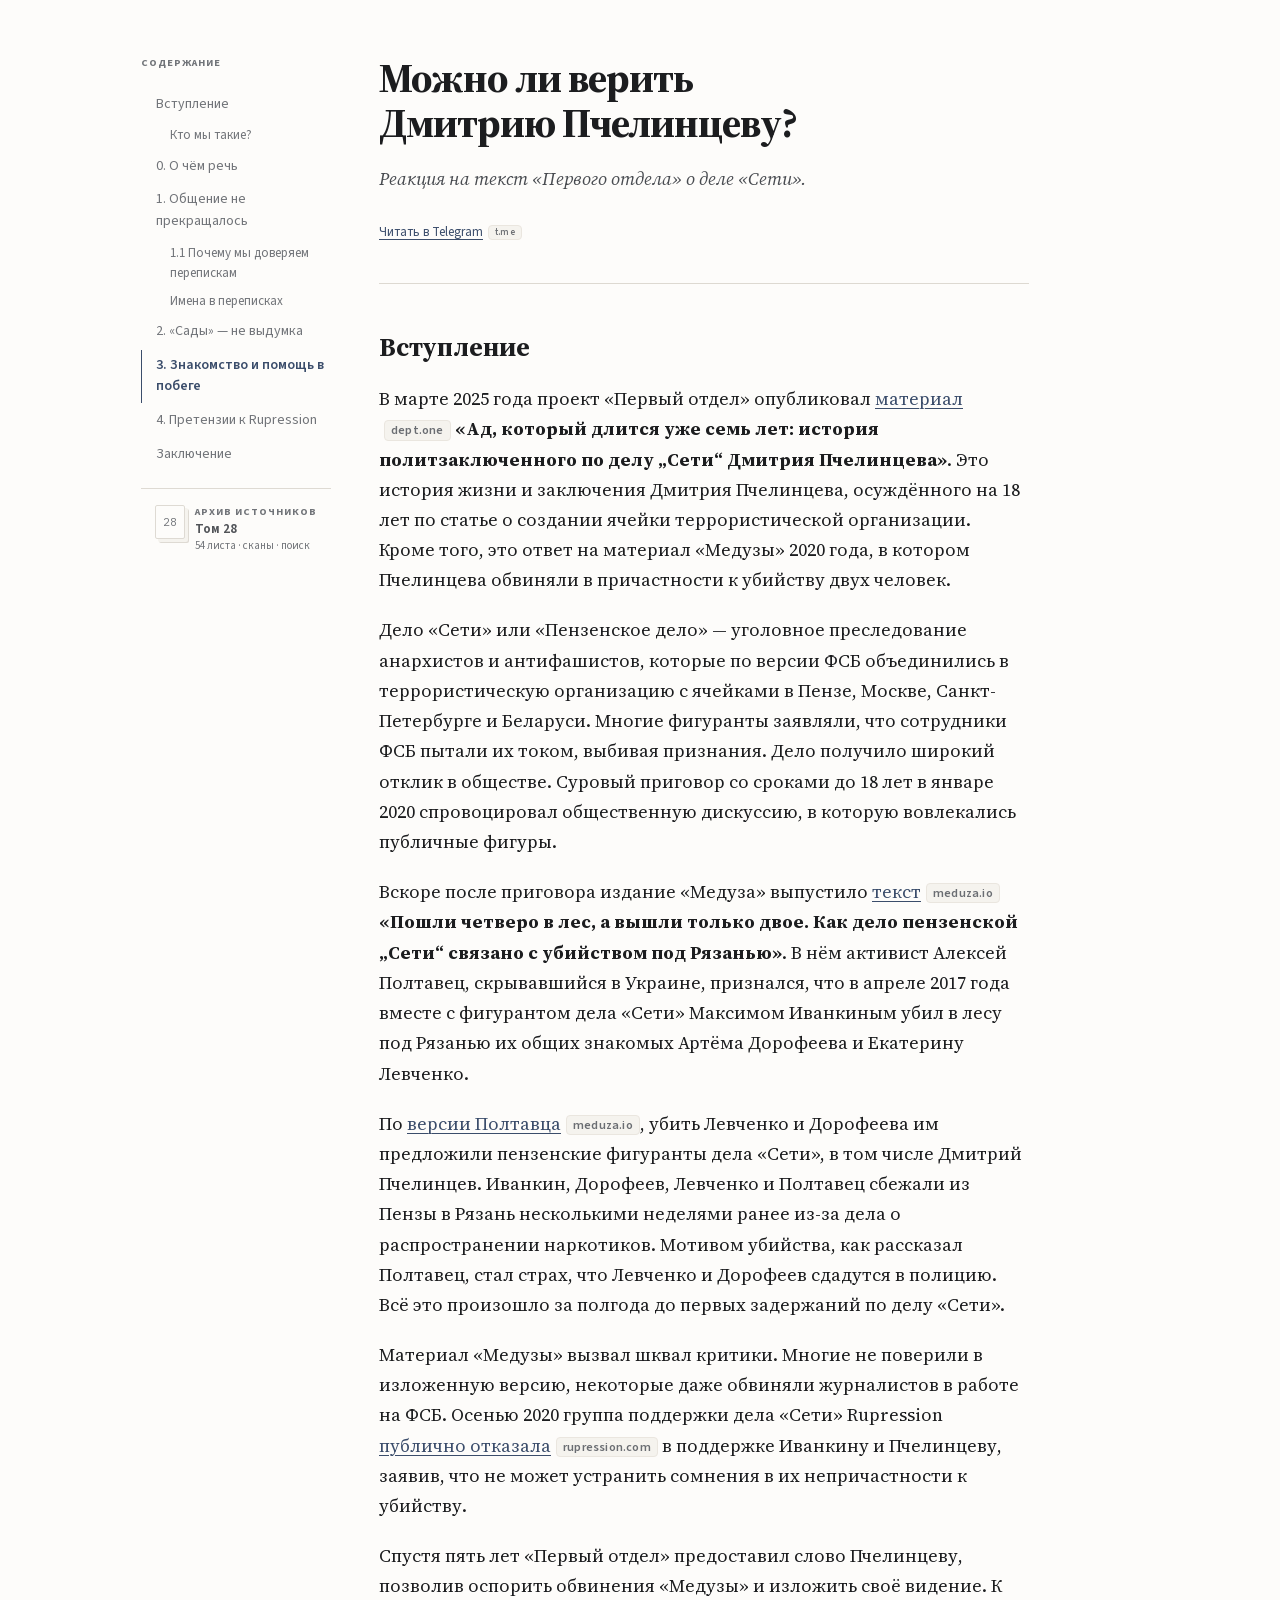
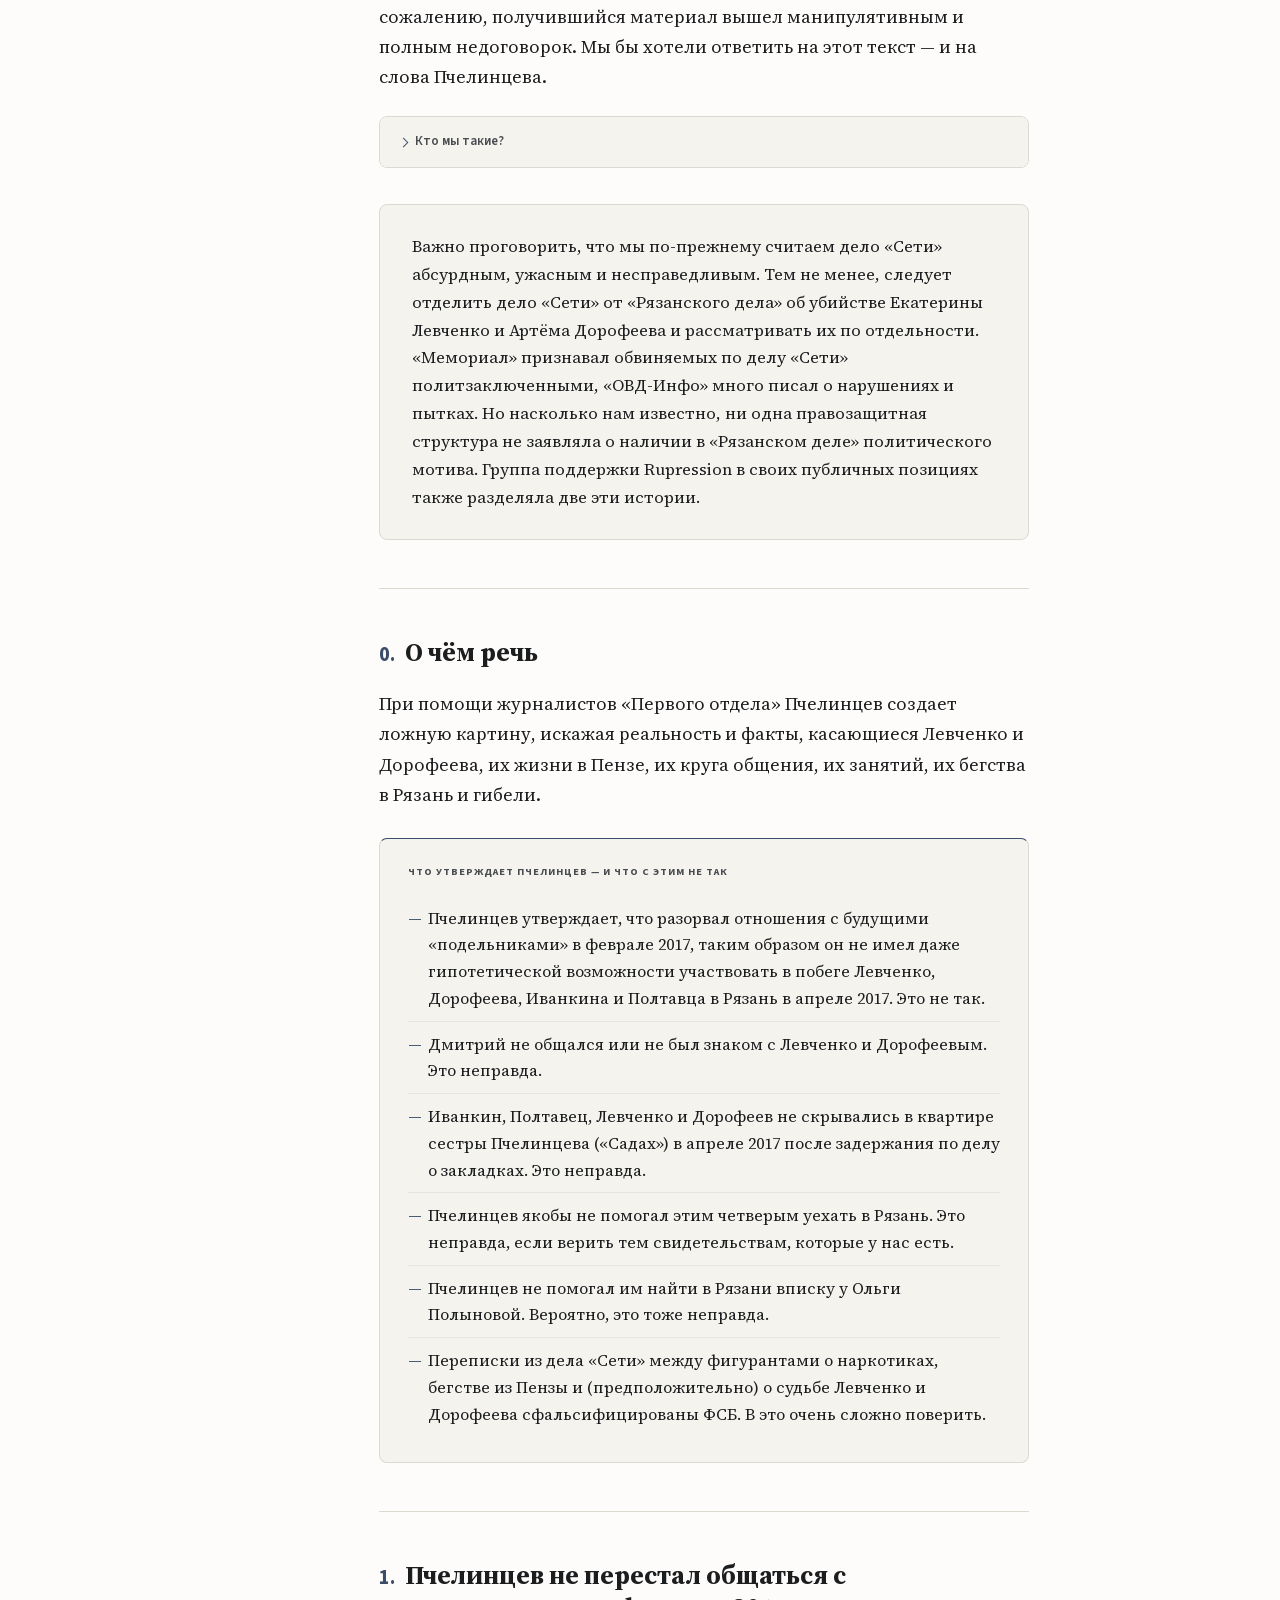
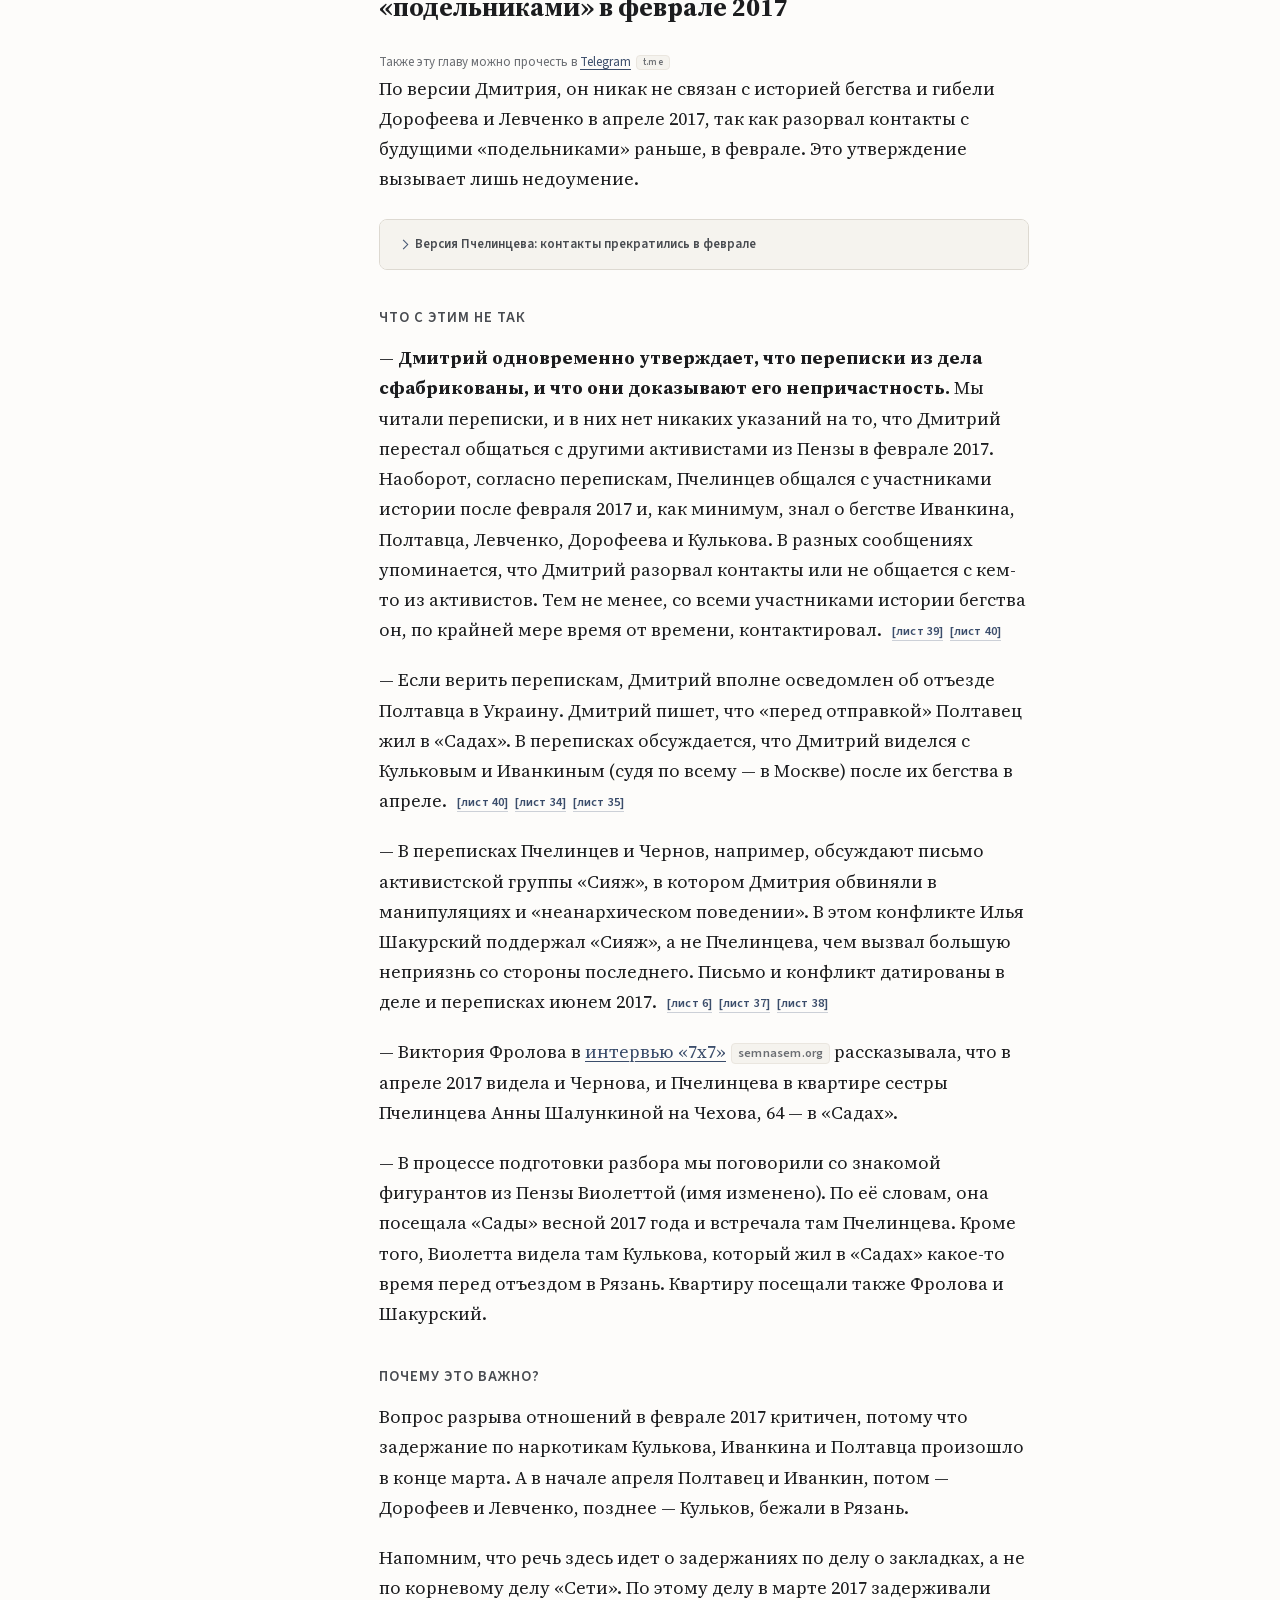
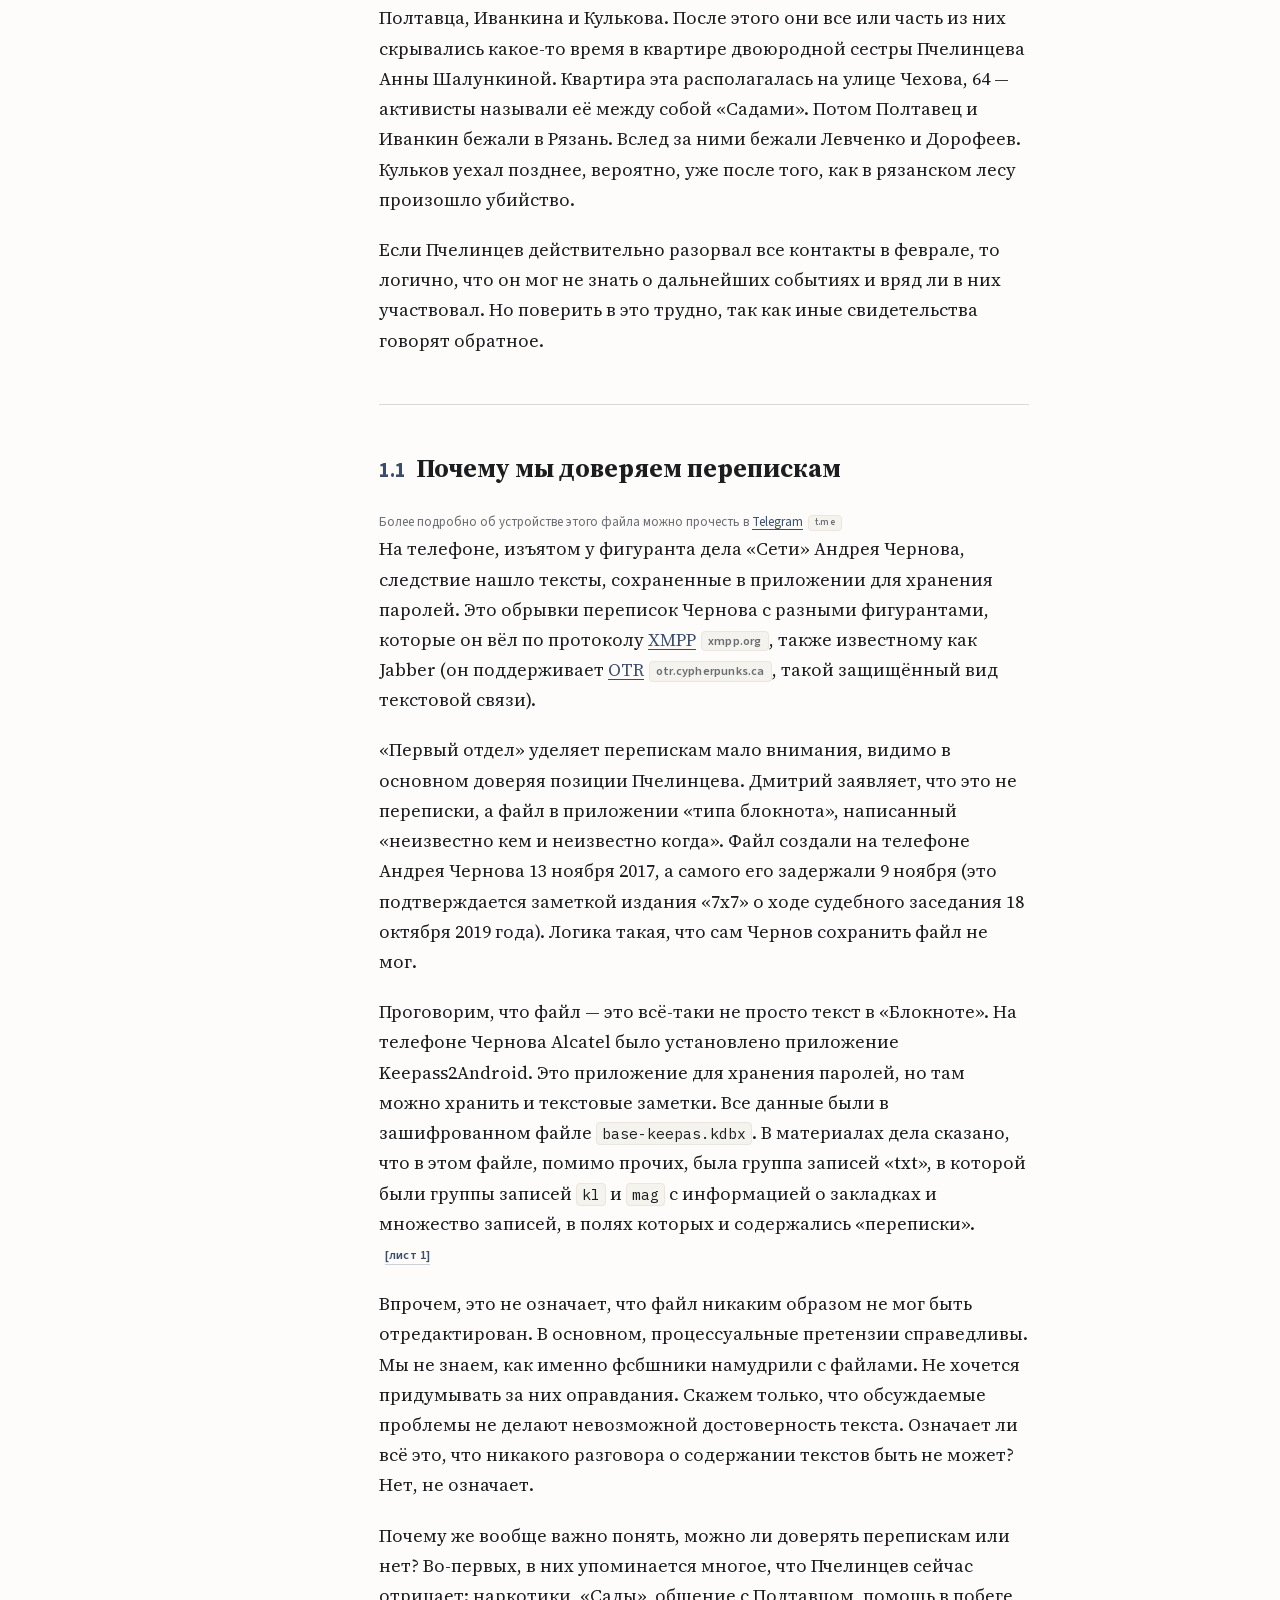
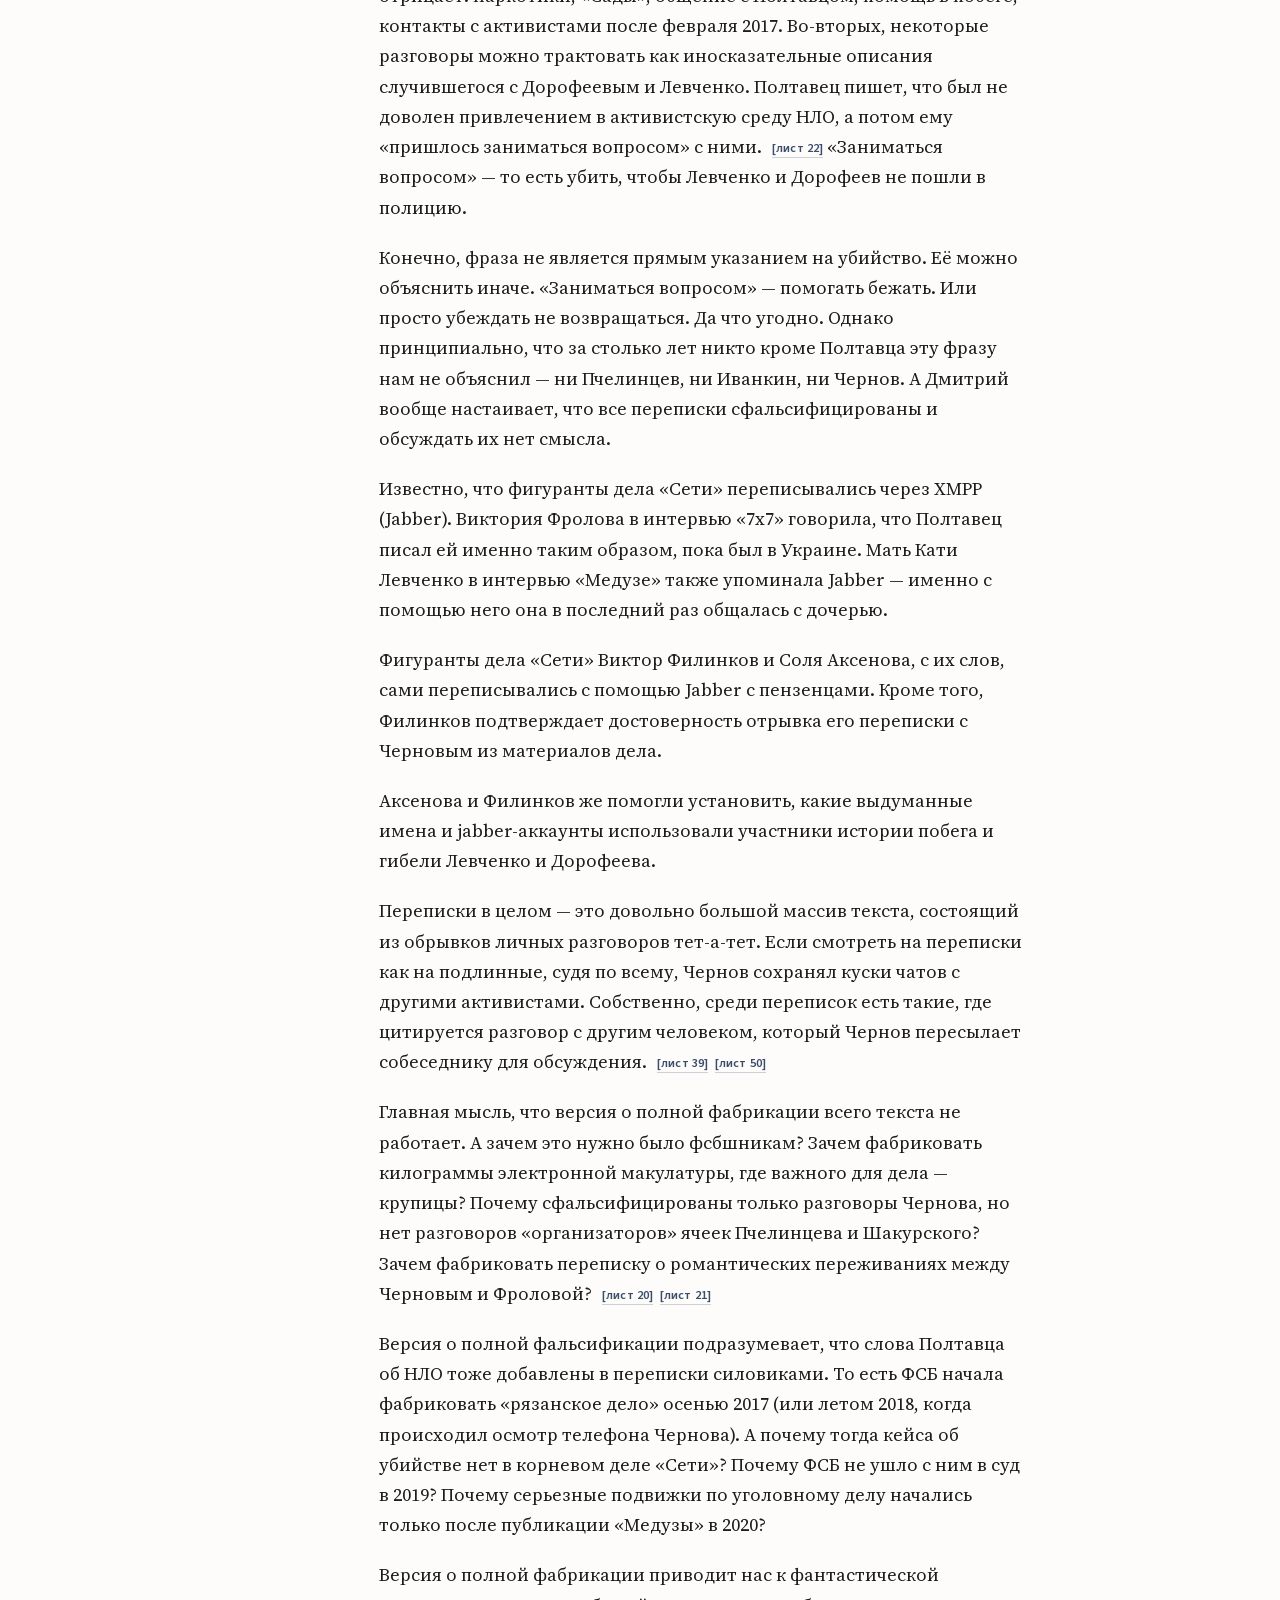
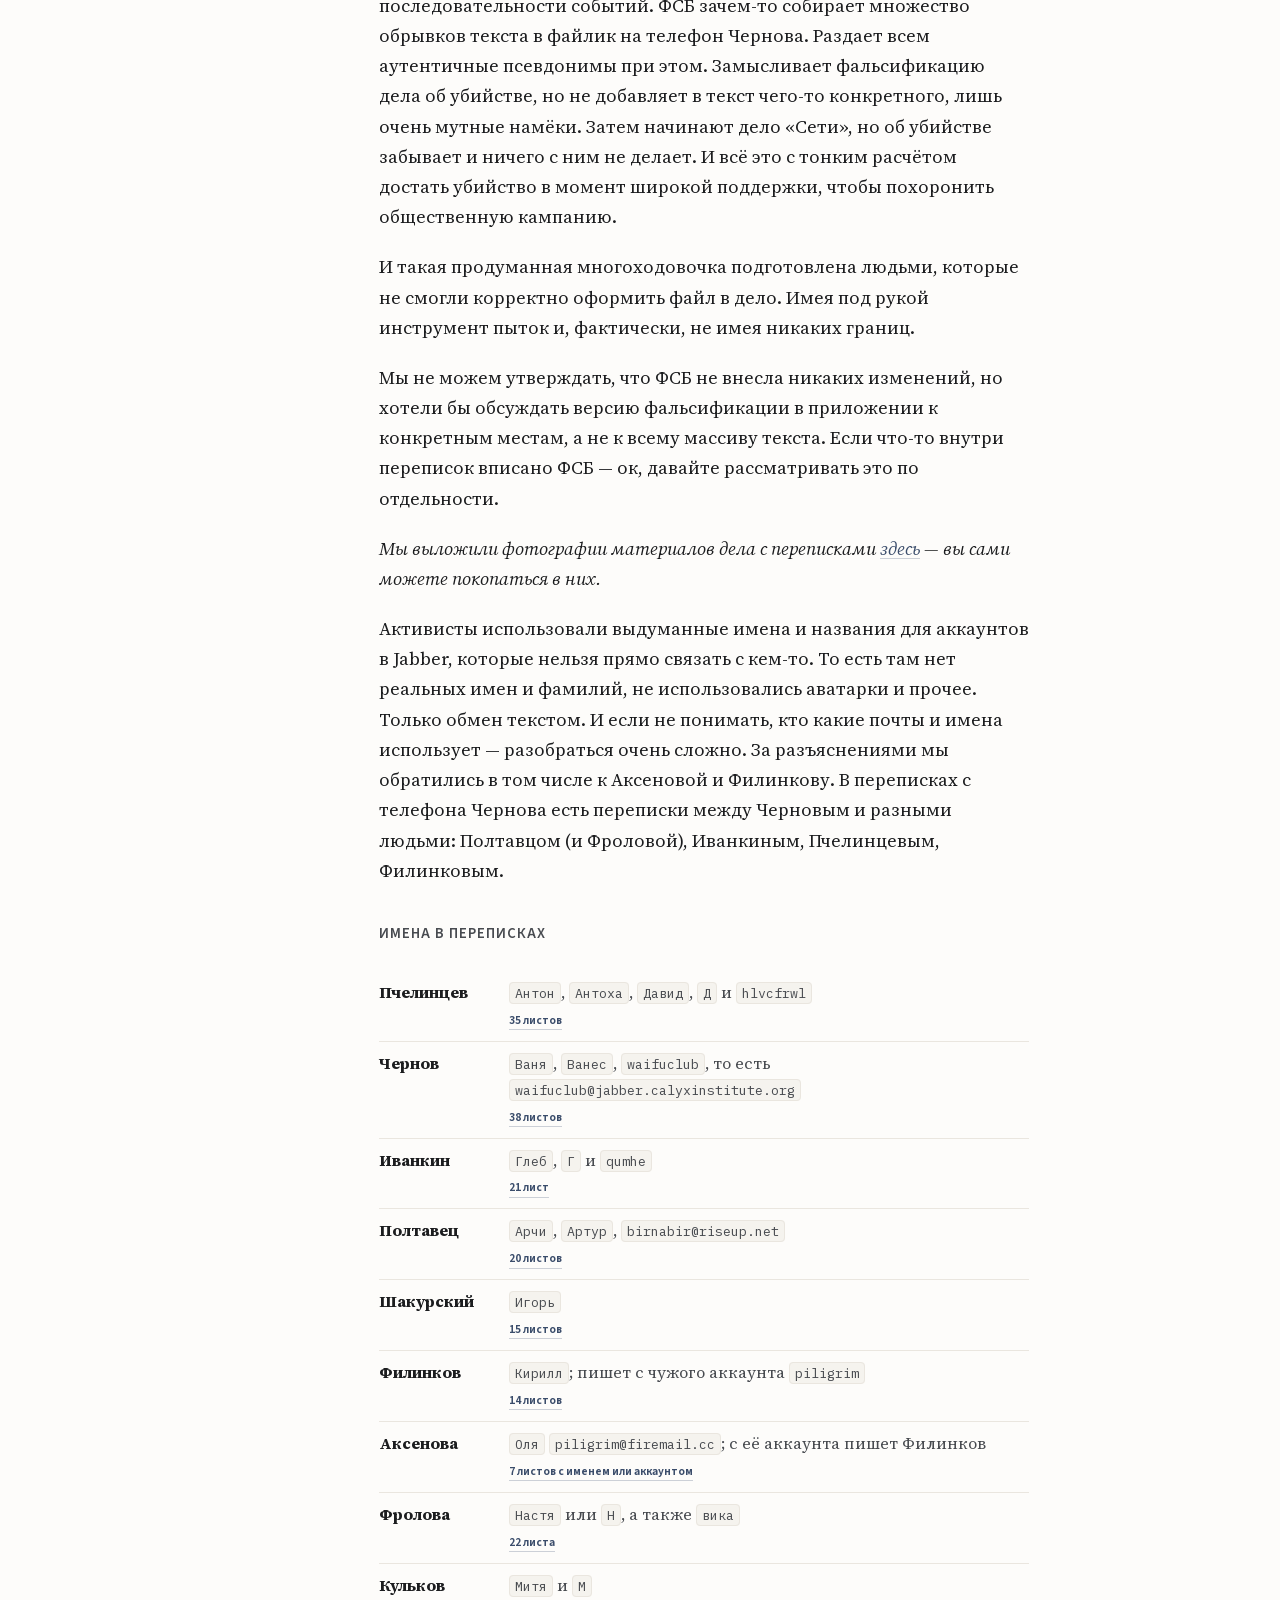
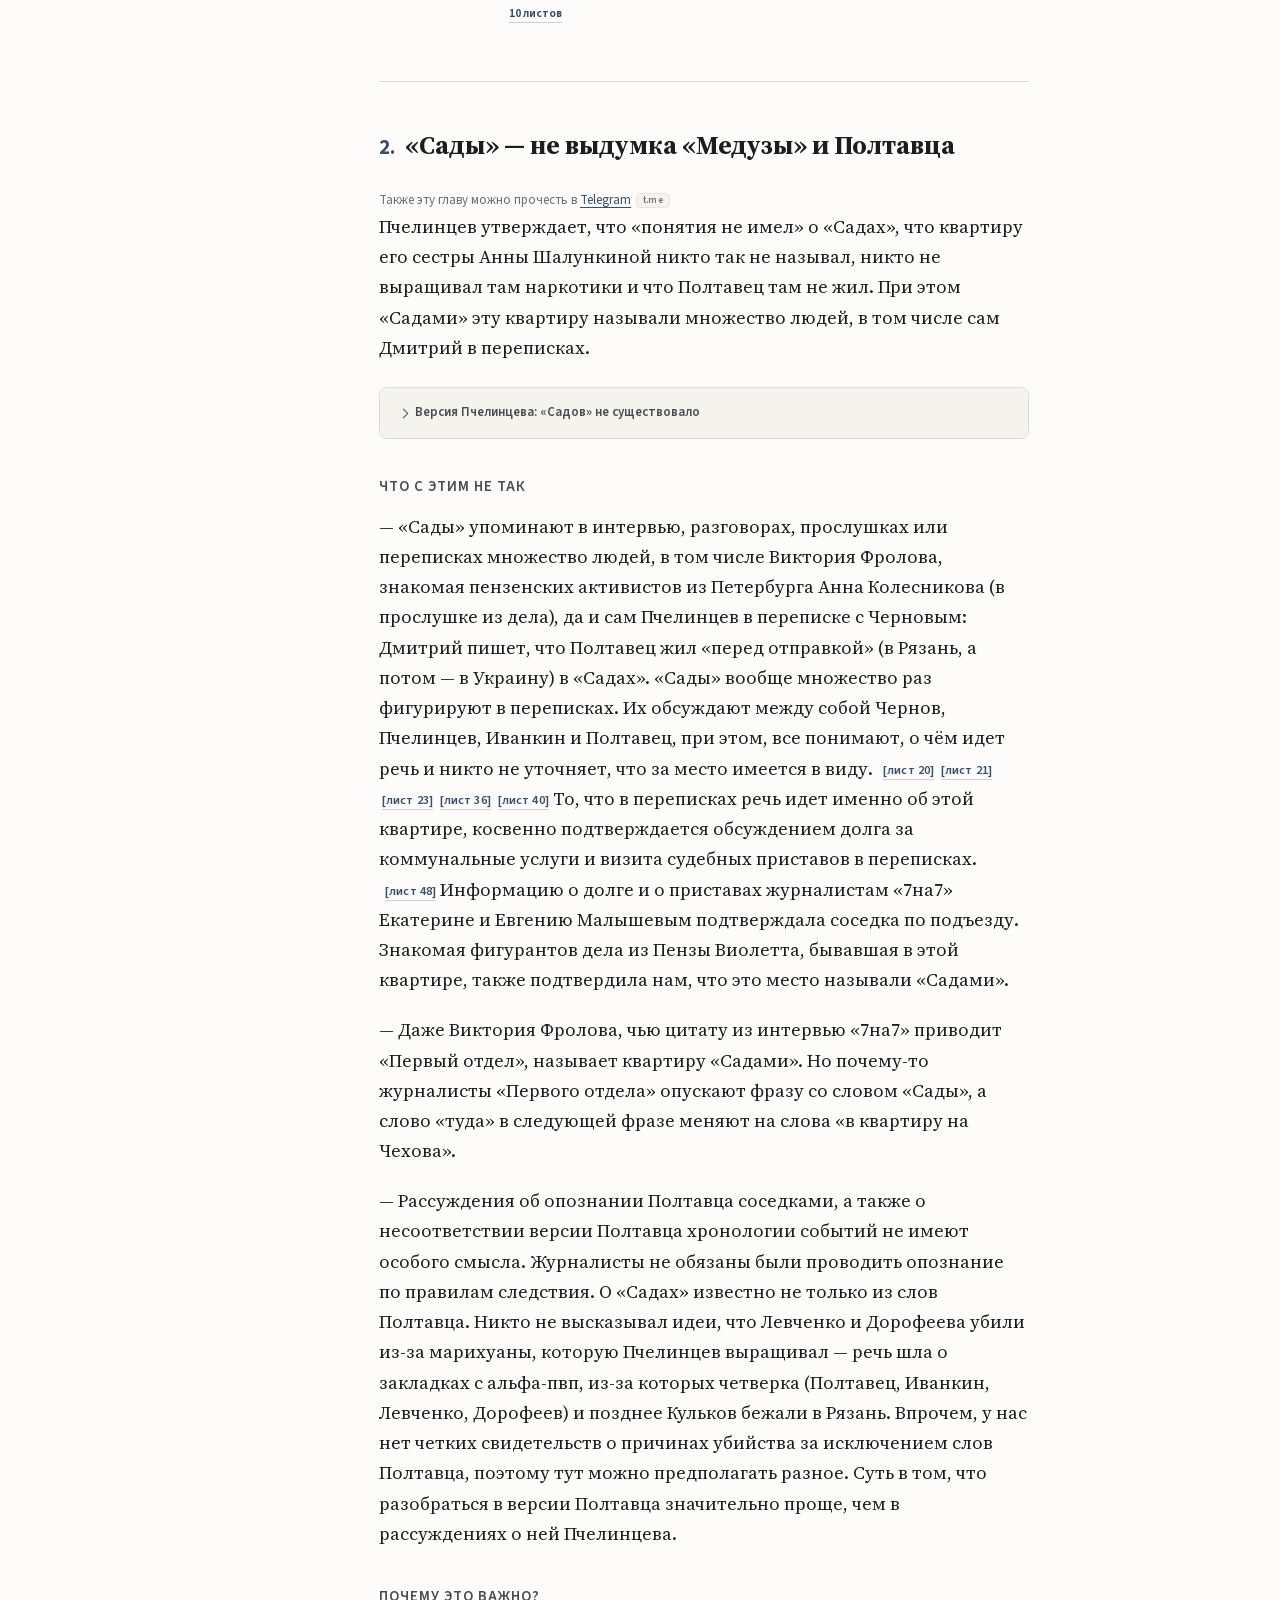
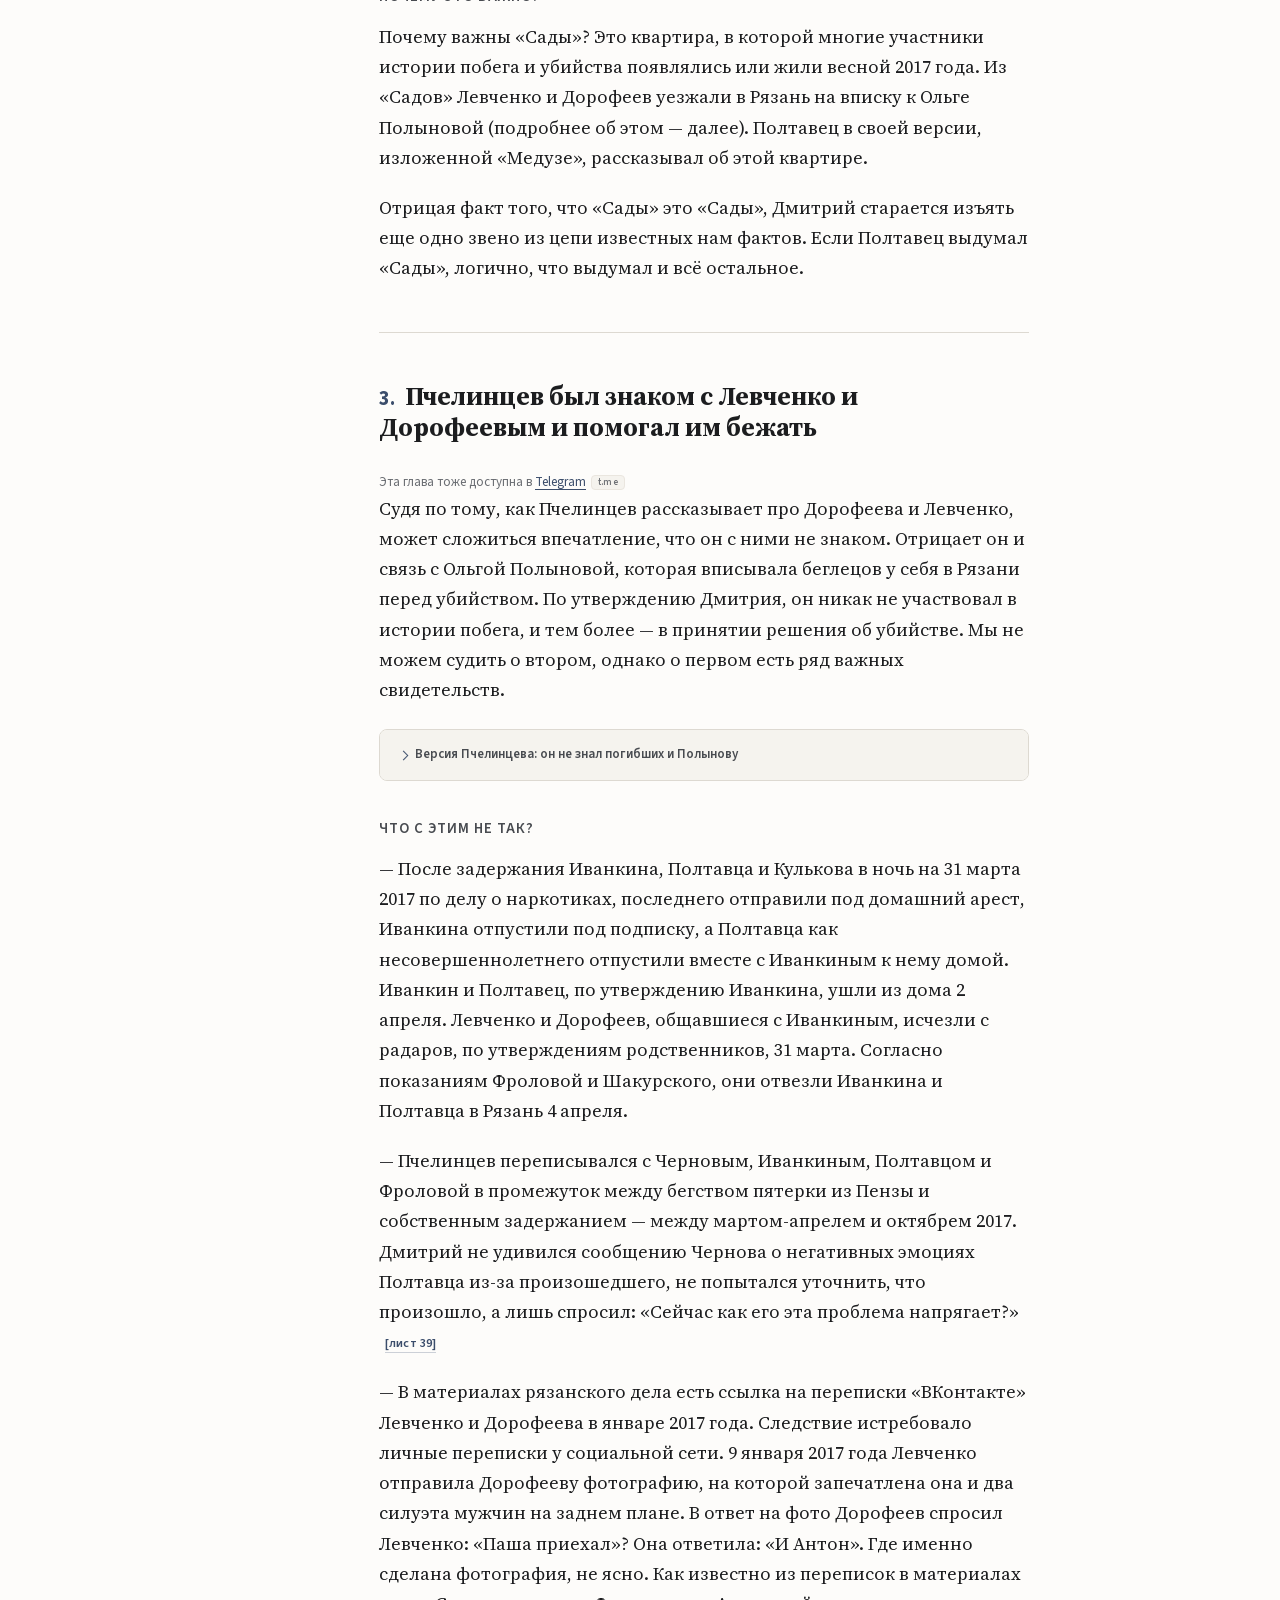
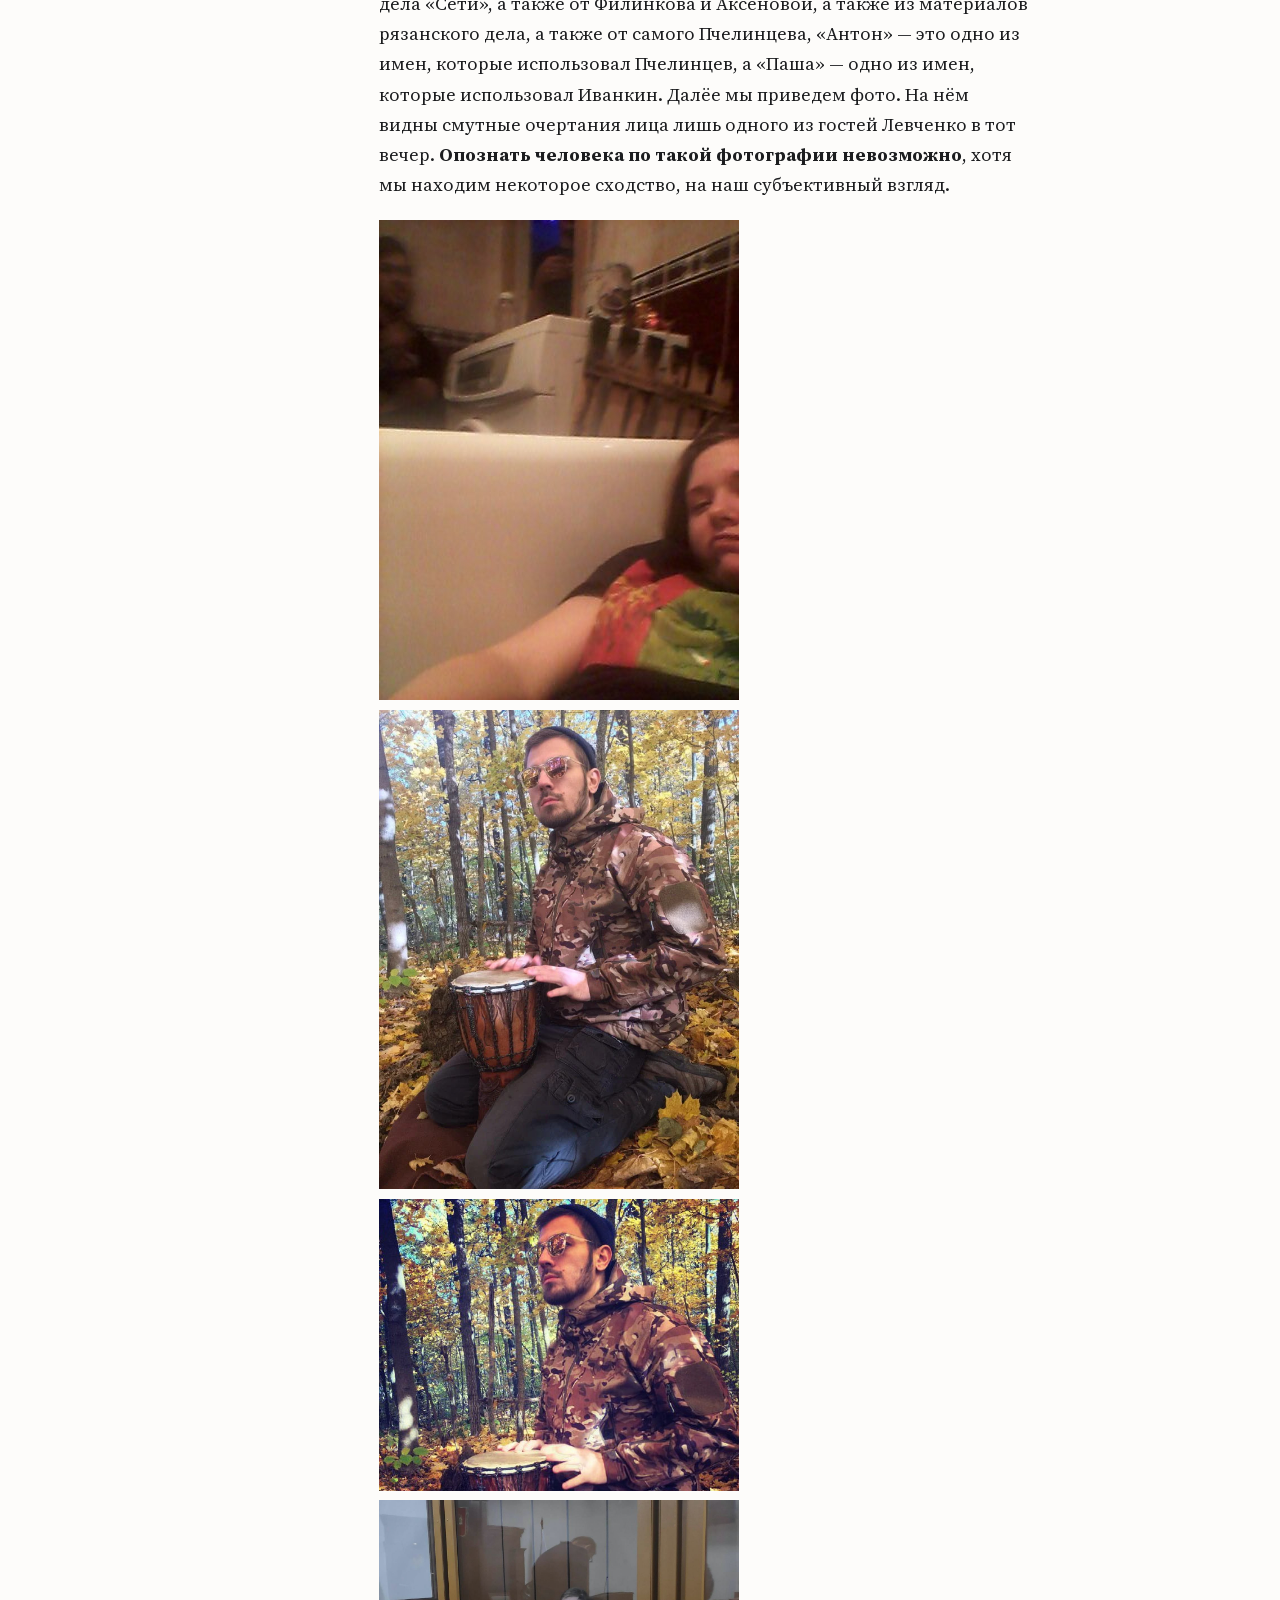
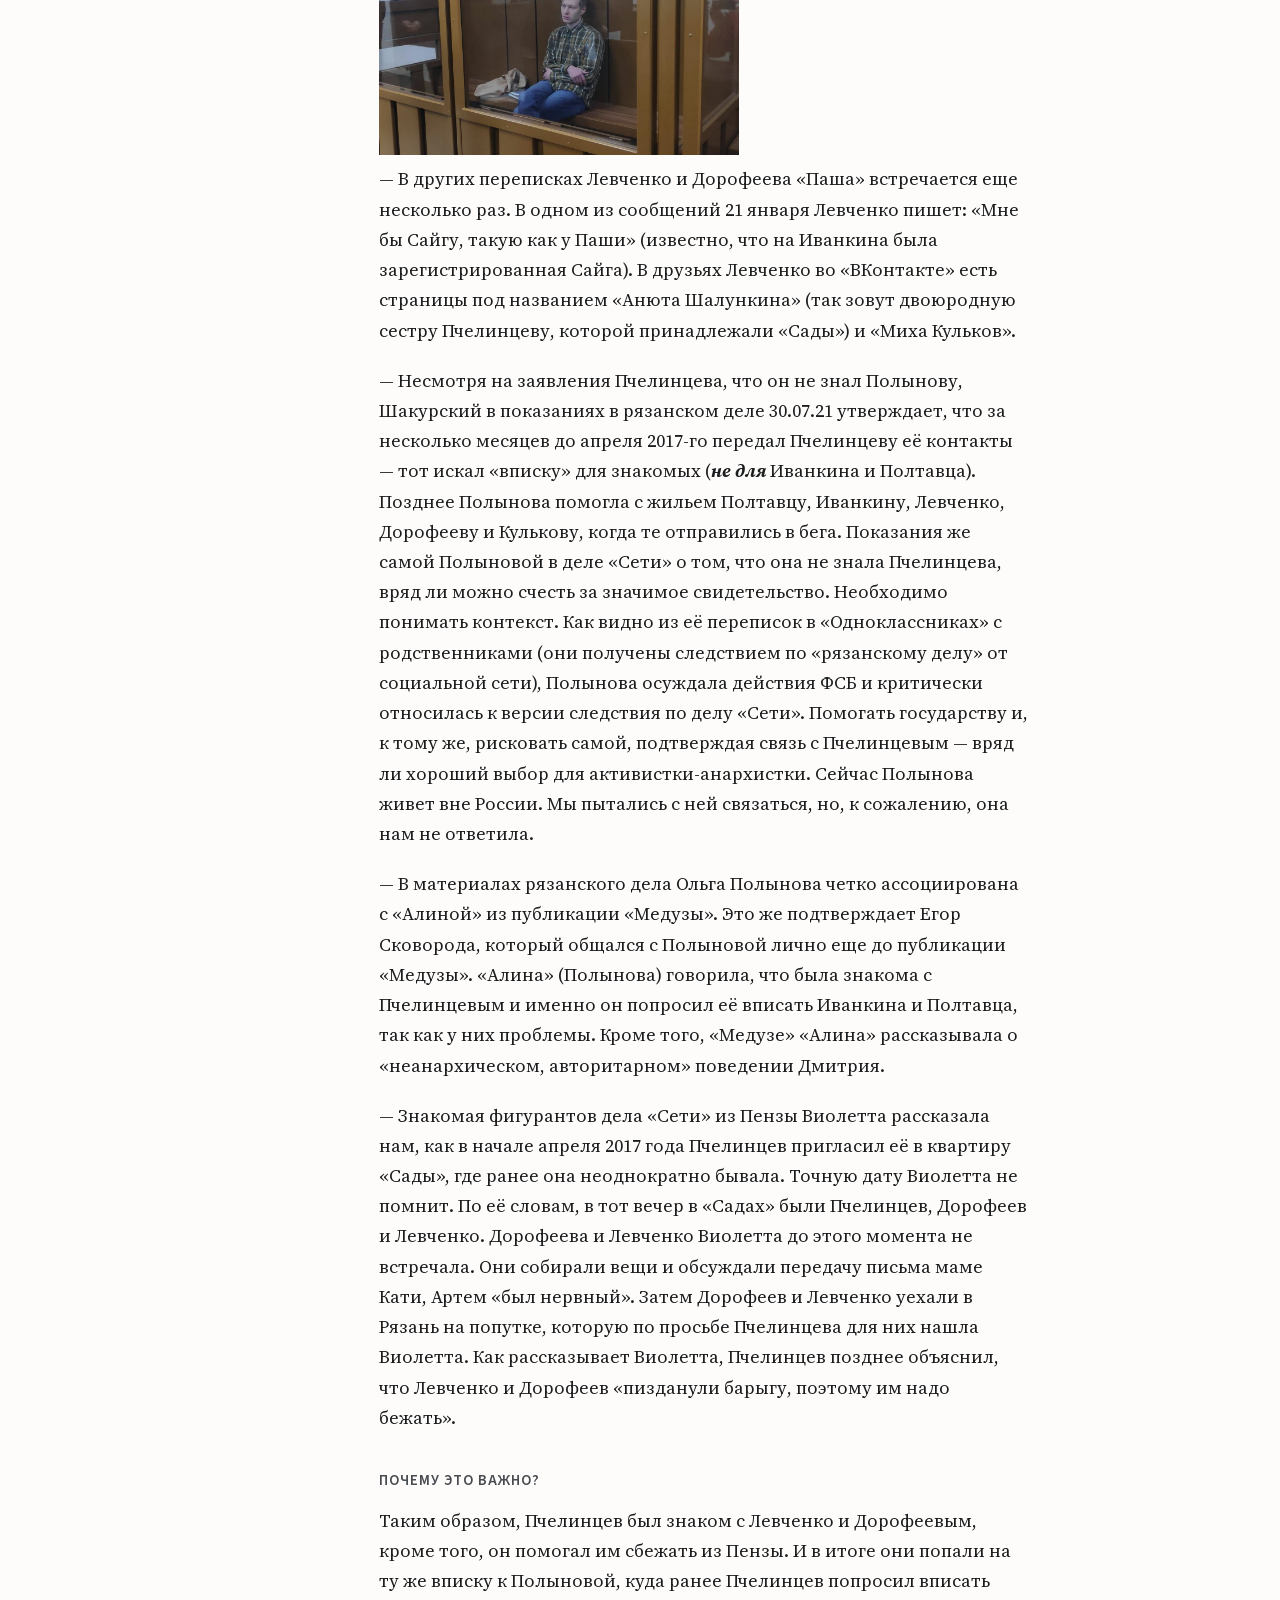
==== commit 2e7109e1: "fix more е" ====
--- a/index.html
+++ b/index.html
@@ -381,8 +381,8 @@
         <p>
           На телефоне, изъятом у фигуранта дела «Сети» Андрея Чернова, следствие
           нашло тексты, сохраненные в приложении для хранения паролей. Это обрывки
-          переписок Чернова с разными фигурантами, которые он вел по протоколу <a href="https://xmpp.org/">XMPP</a>,
-          также известному как Jabber (он поддерживает <a href="https://otr.cypherpunks.ca/">OTR</a>, такой защищенный
+          переписок Чернова с разными фигурантами, которые он вёл по протоколу <a href="https://xmpp.org/">XMPP</a>,
+          также известному как Jabber (он поддерживает <a href="https://otr.cypherpunks.ca/">OTR</a>, такой защищённый
           вид текстовой связи).
         </p>
 
@@ -496,9 +496,9 @@
           событий. ФСБ зачем-то собирает множество обрывков текста в файлик
           на телефон Чернова. Раздает всем аутентичные псевдонимы при этом.
           Замысливает фальсификацию дела об убийстве, но не добавляет в текст
-          чего-то конкретного, лишь очень мутные намеки. Затем начинают дело «Сети»,
+          чего-то конкретного, лишь очень мутные намёки. Затем начинают дело «Сети»,
           но об убийстве забывает и ничего с ним не делает. И всё это с тонким
-          расчетом достать убийство в момент широкой поддержки, чтобы похоронить
+          расчётом достать убийство в момент широкой поддержки, чтобы похоронить
           общественную кампанию.
         </p>
 
@@ -966,7 +966,7 @@
           с Хесиным. Якобы Пчелинцев общался с «Хесиным и его ребятами». Можно
           допустить, что Дмитрий искренне заблуждается, потому что в тот момент его
           коммуникация с миром была сильно затруднена. Коммуникацию от имени группы
-          поддержки с Пчелинцевым точно вел не Хесин. Про каких «Хесина и его ребят»
+          поддержки с Пчелинцевым точно вёл не Хесин. Про каких «Хесина и его ребят»
           Дмитрий говорит сейчас, нам понять трудно.
         </p>
 
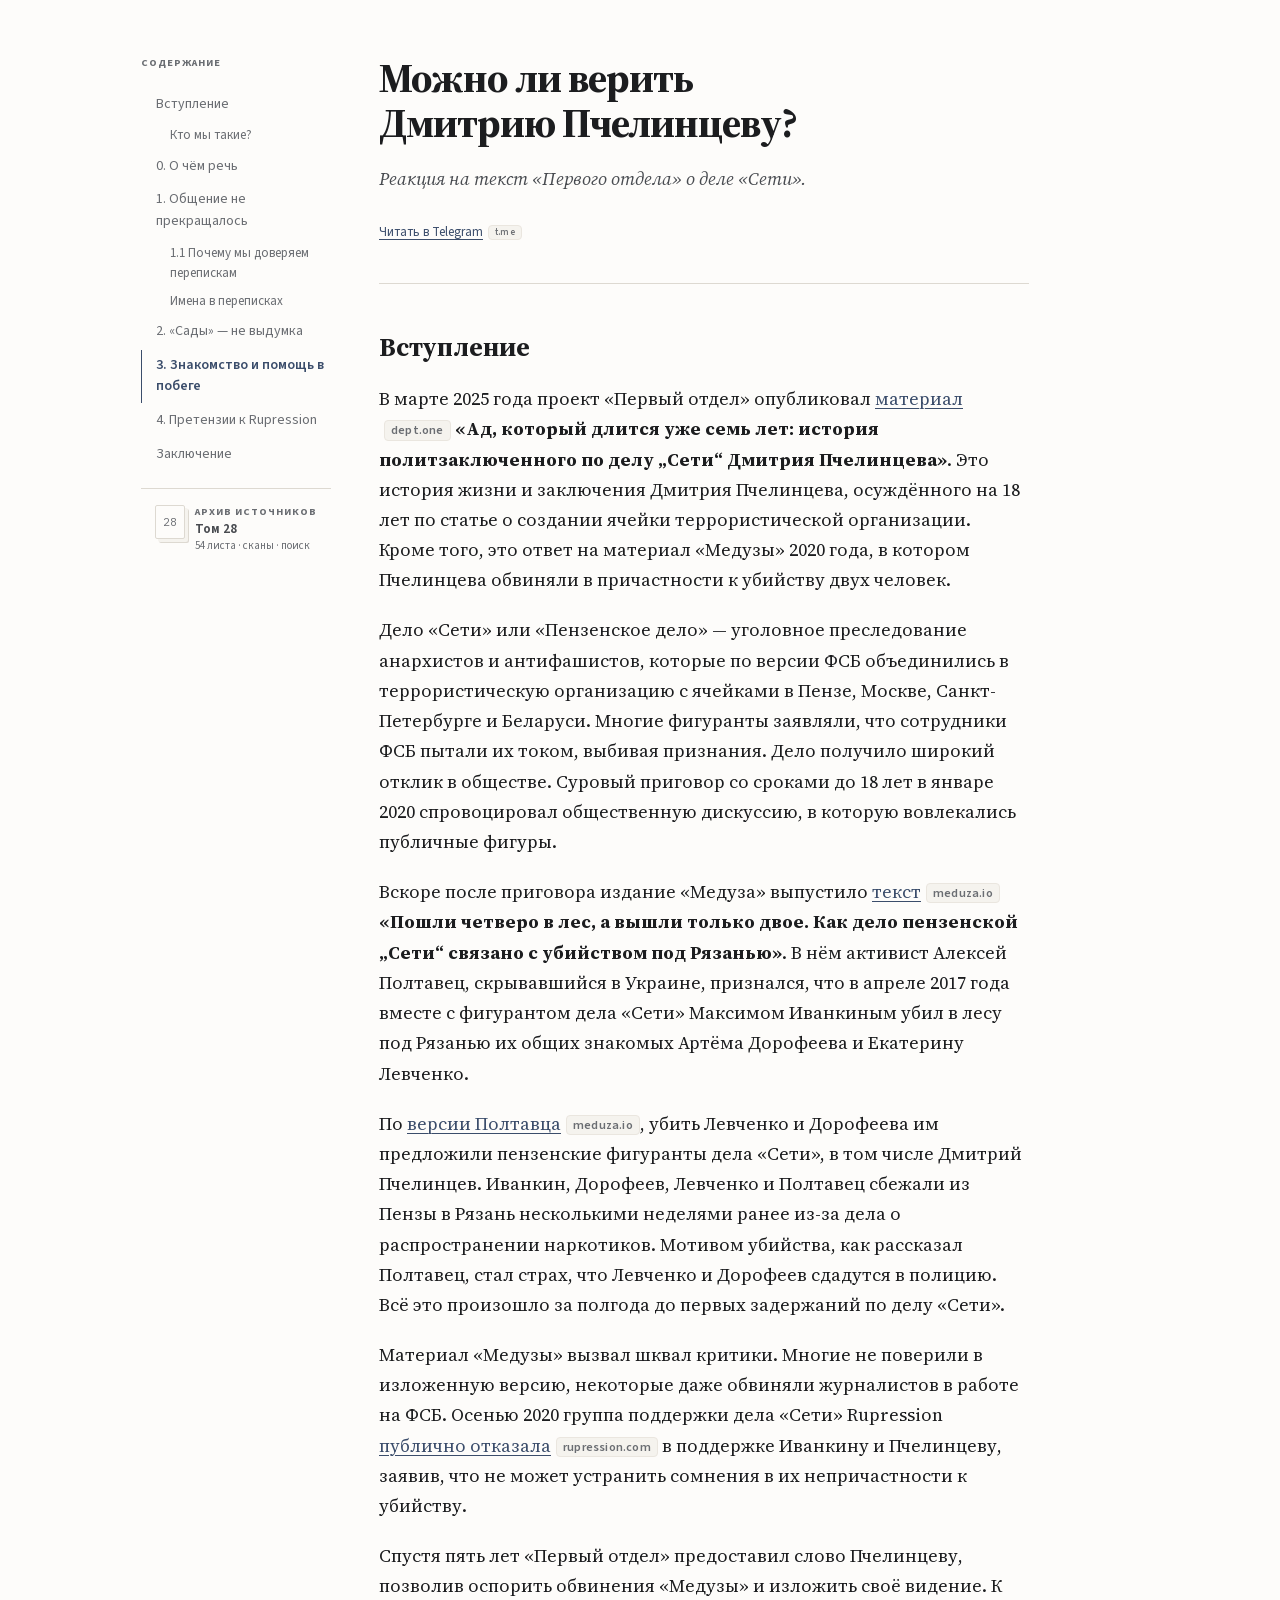
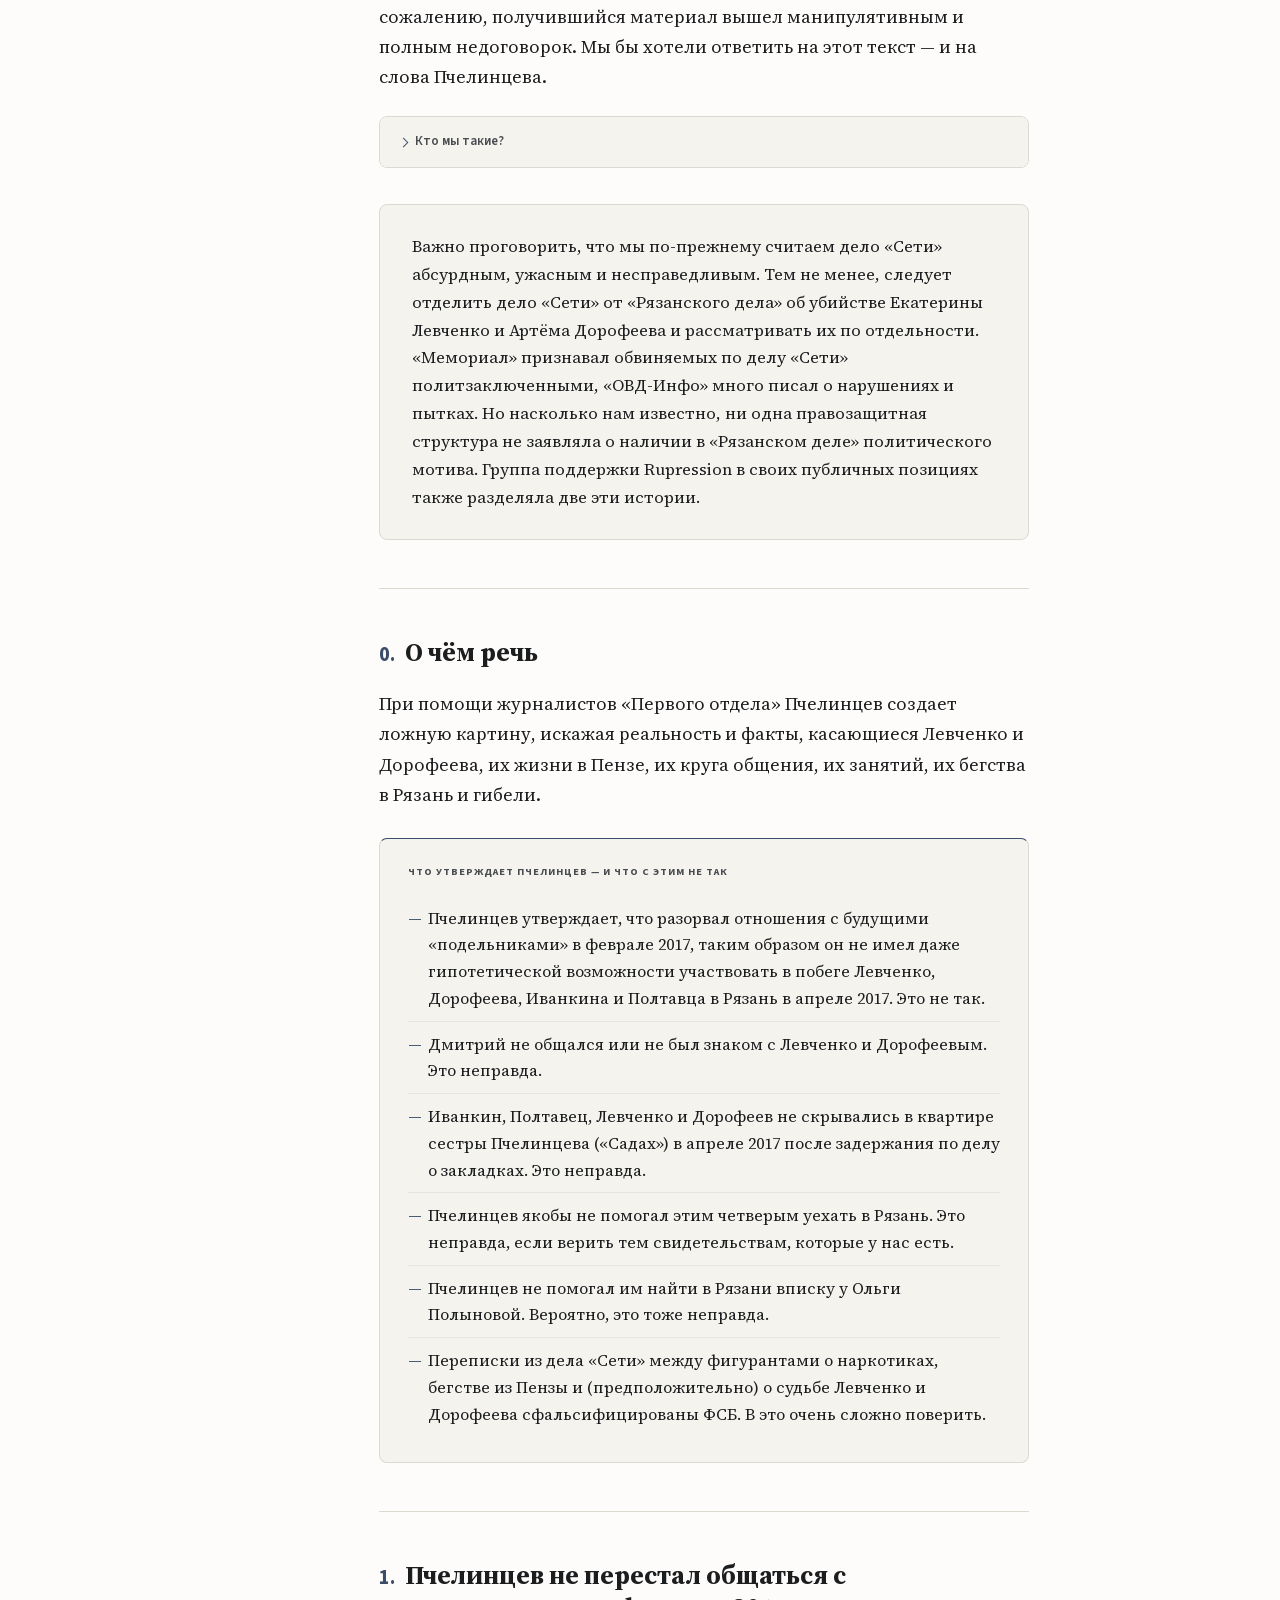
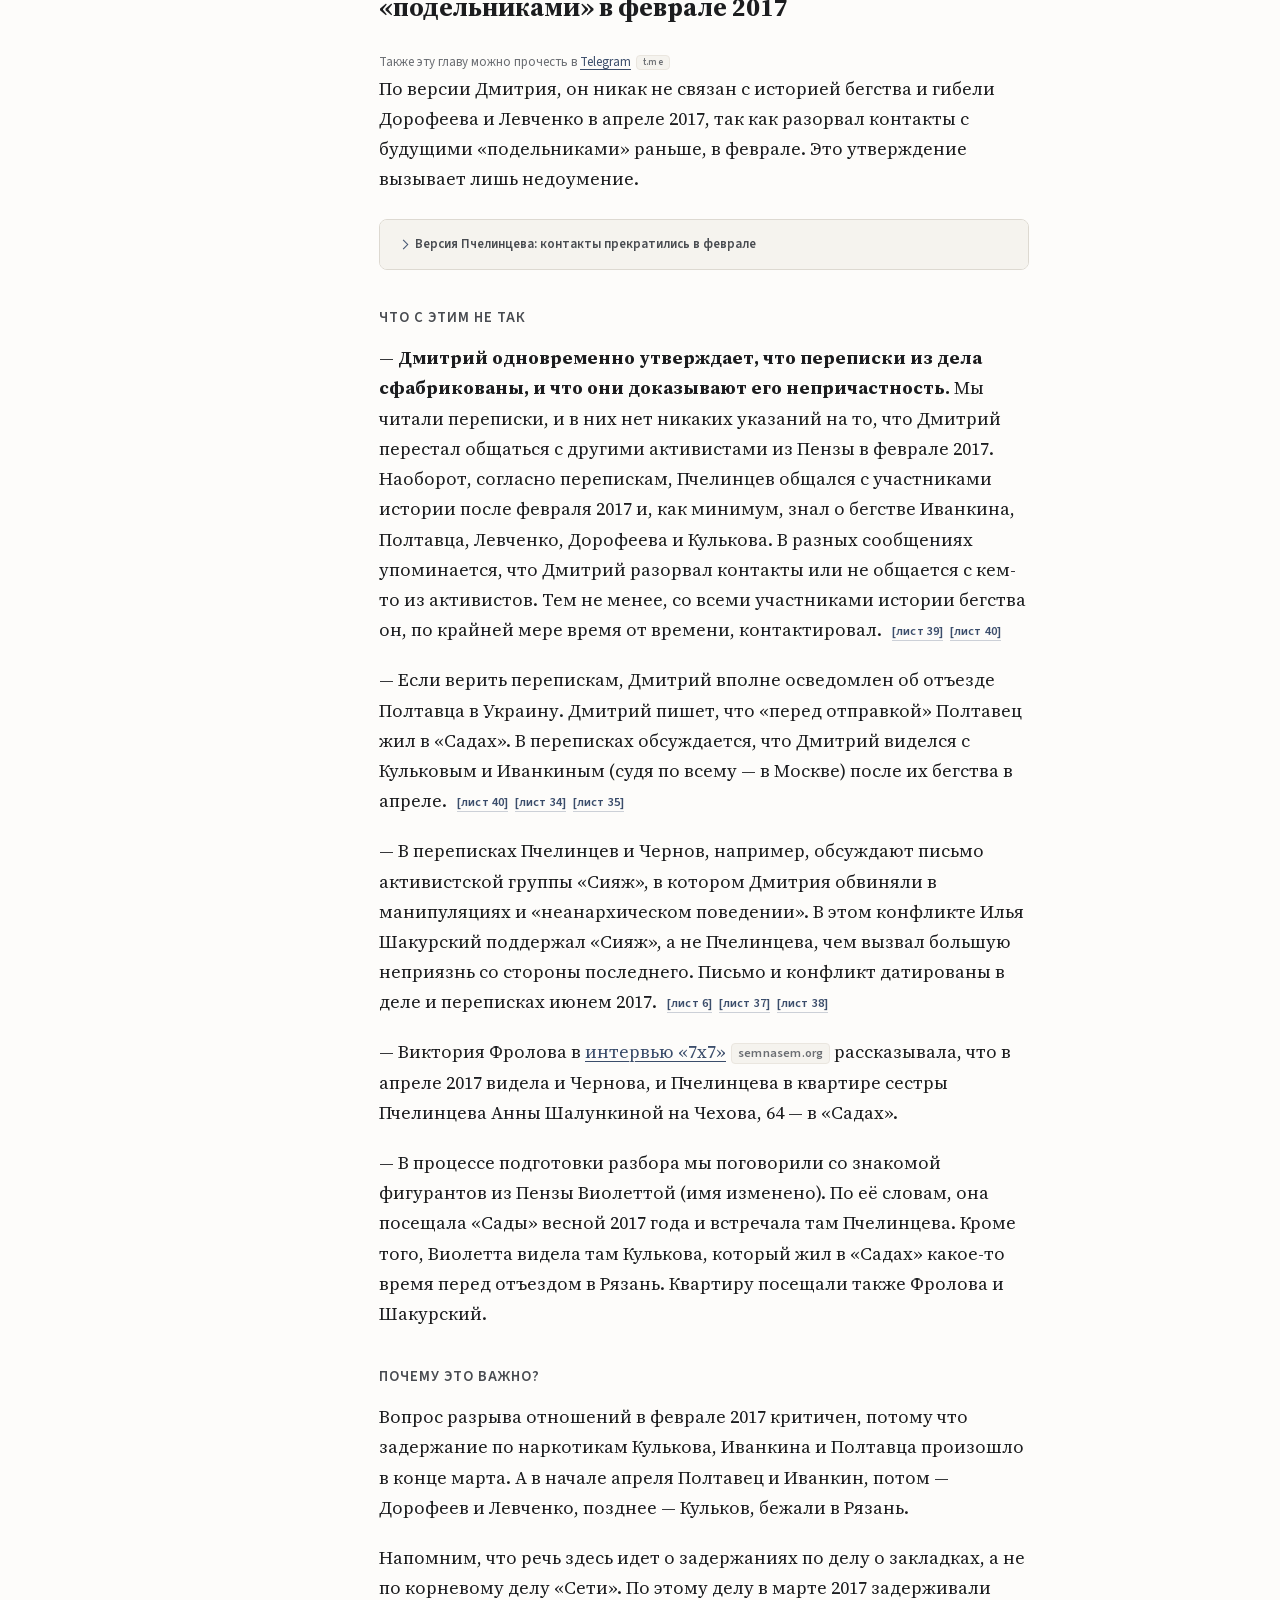
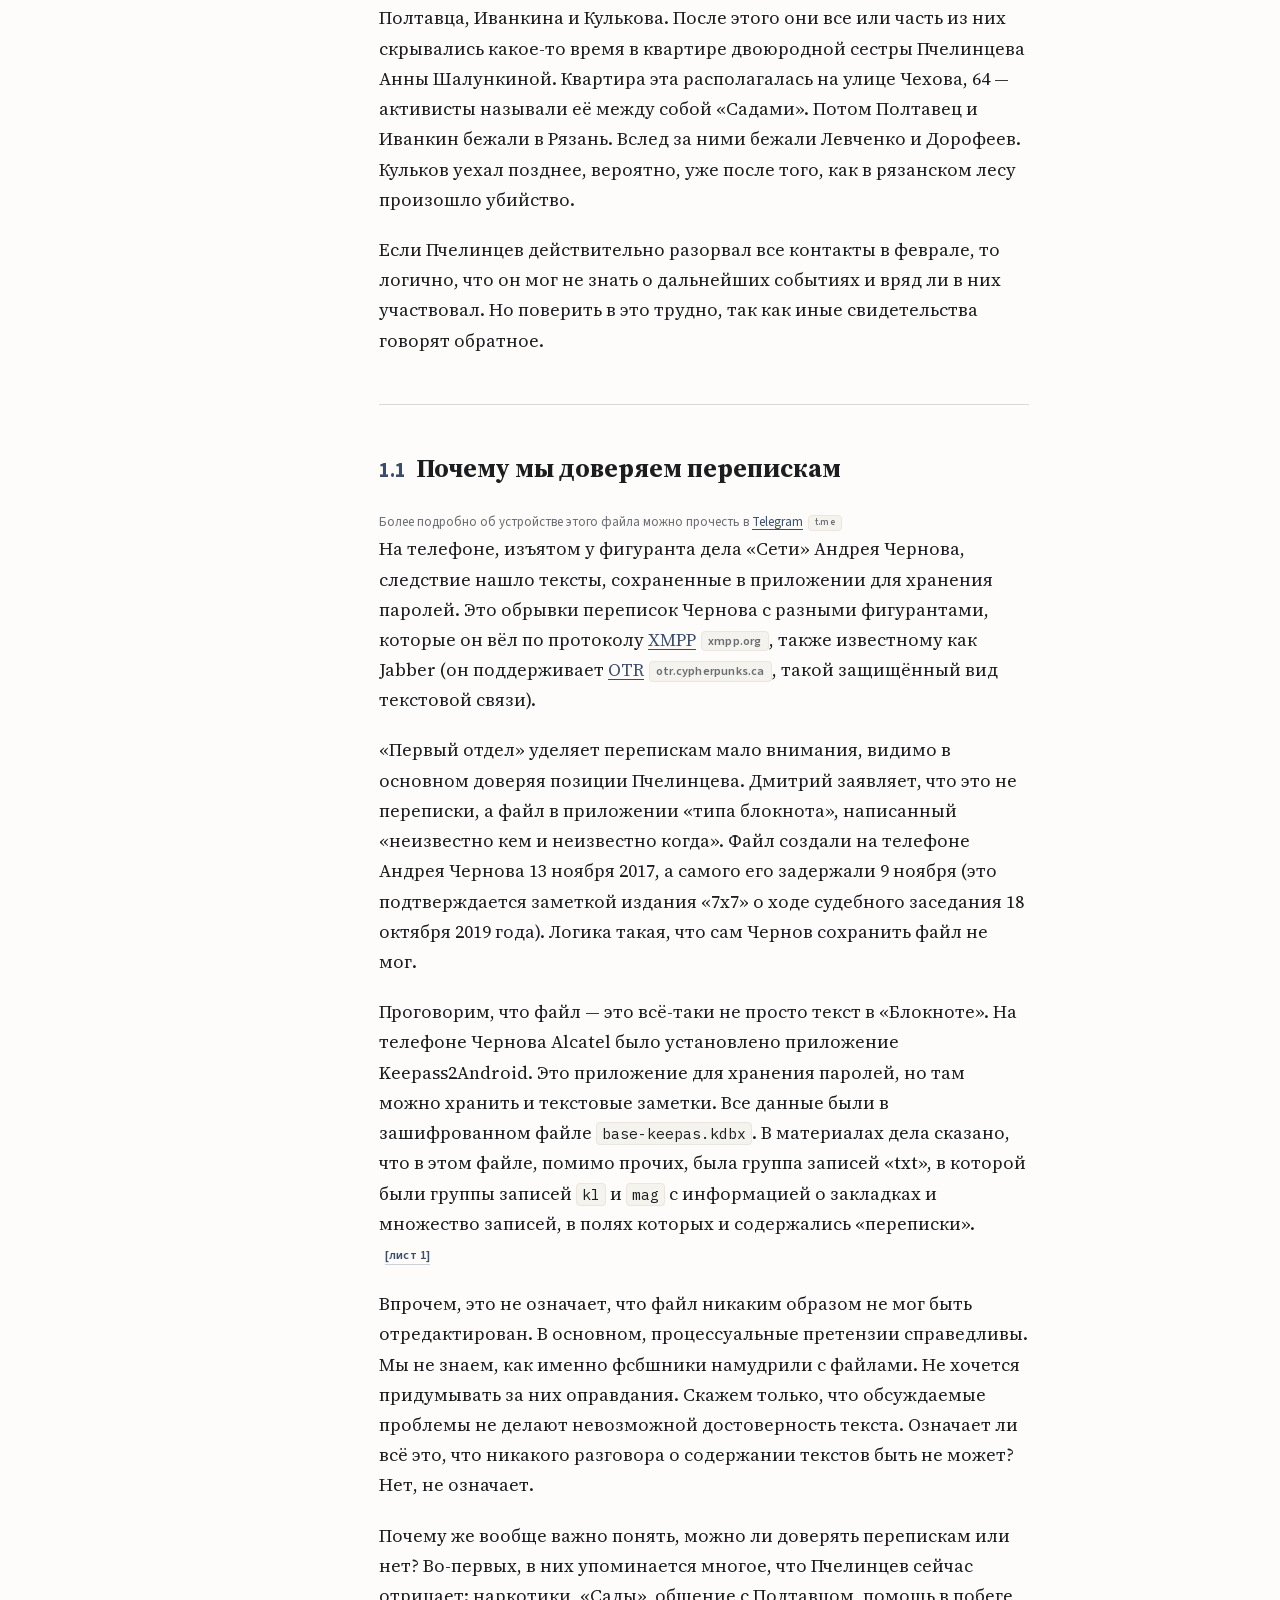
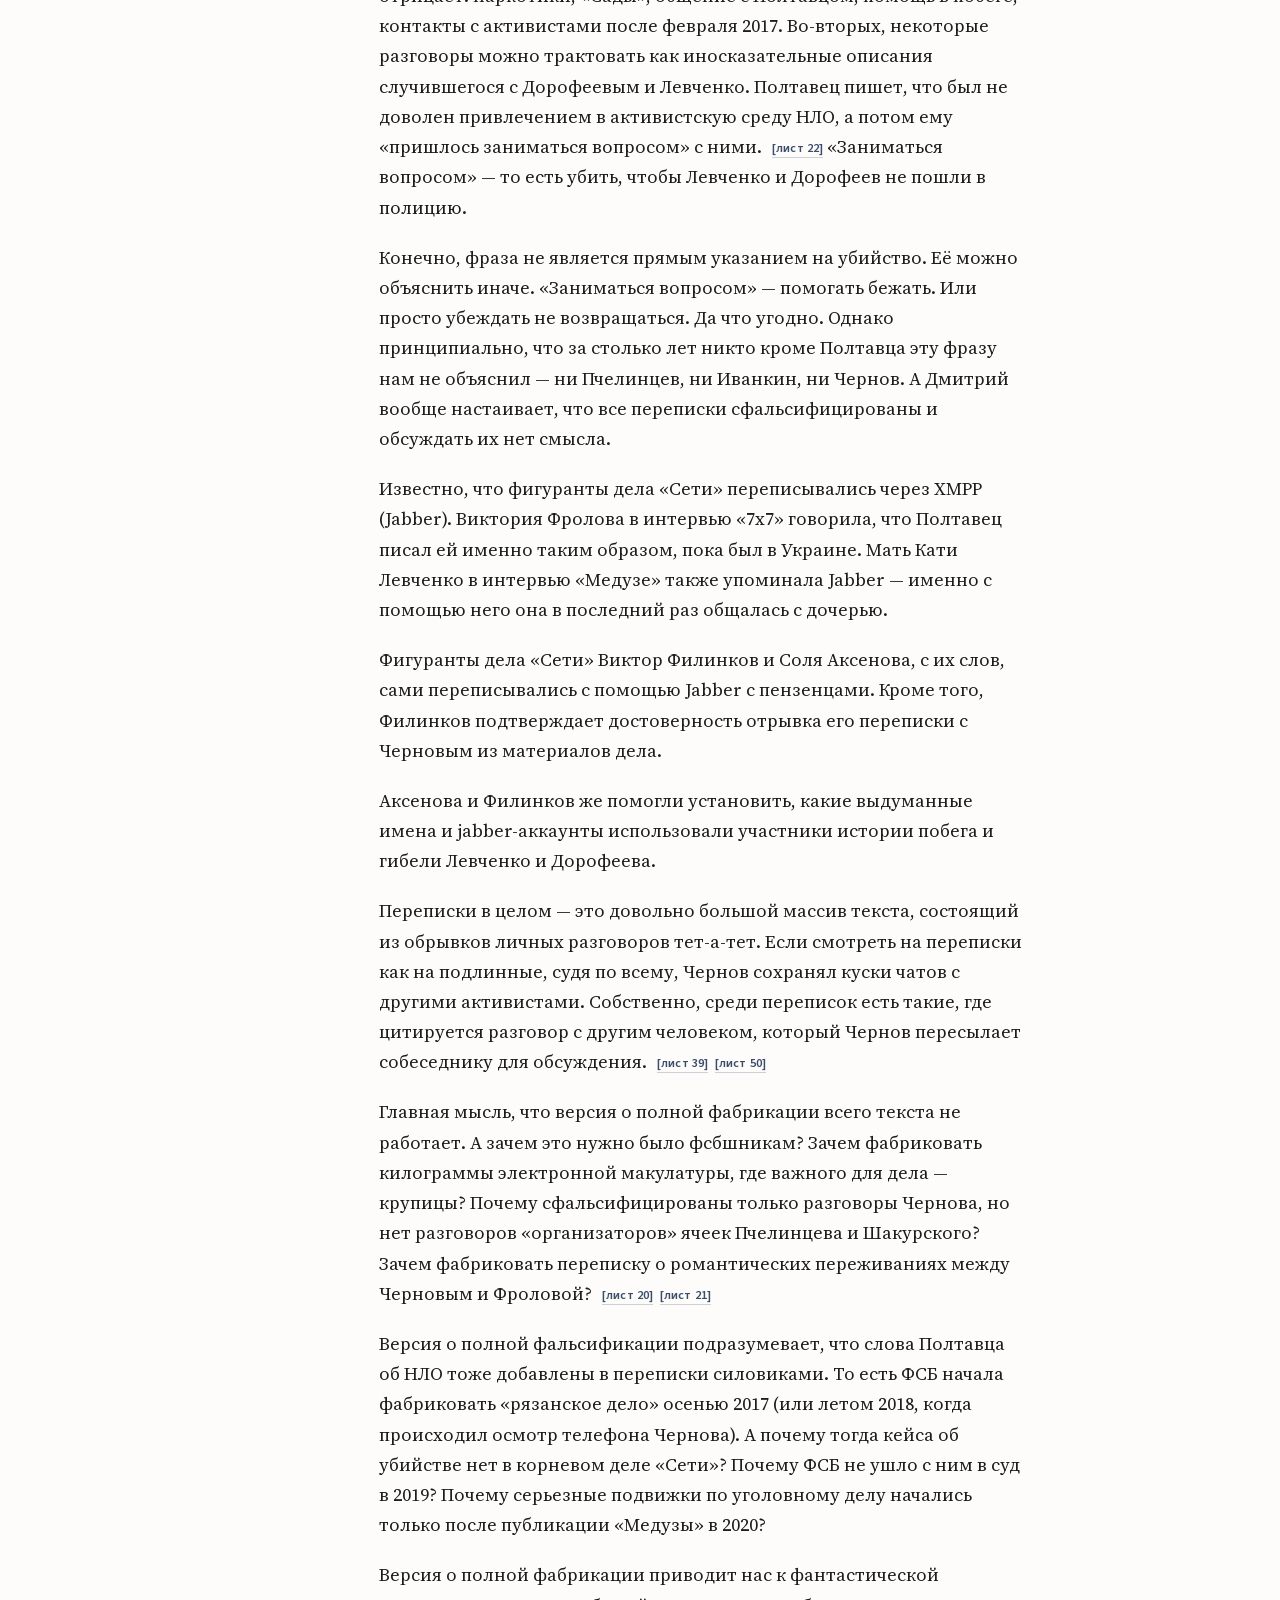
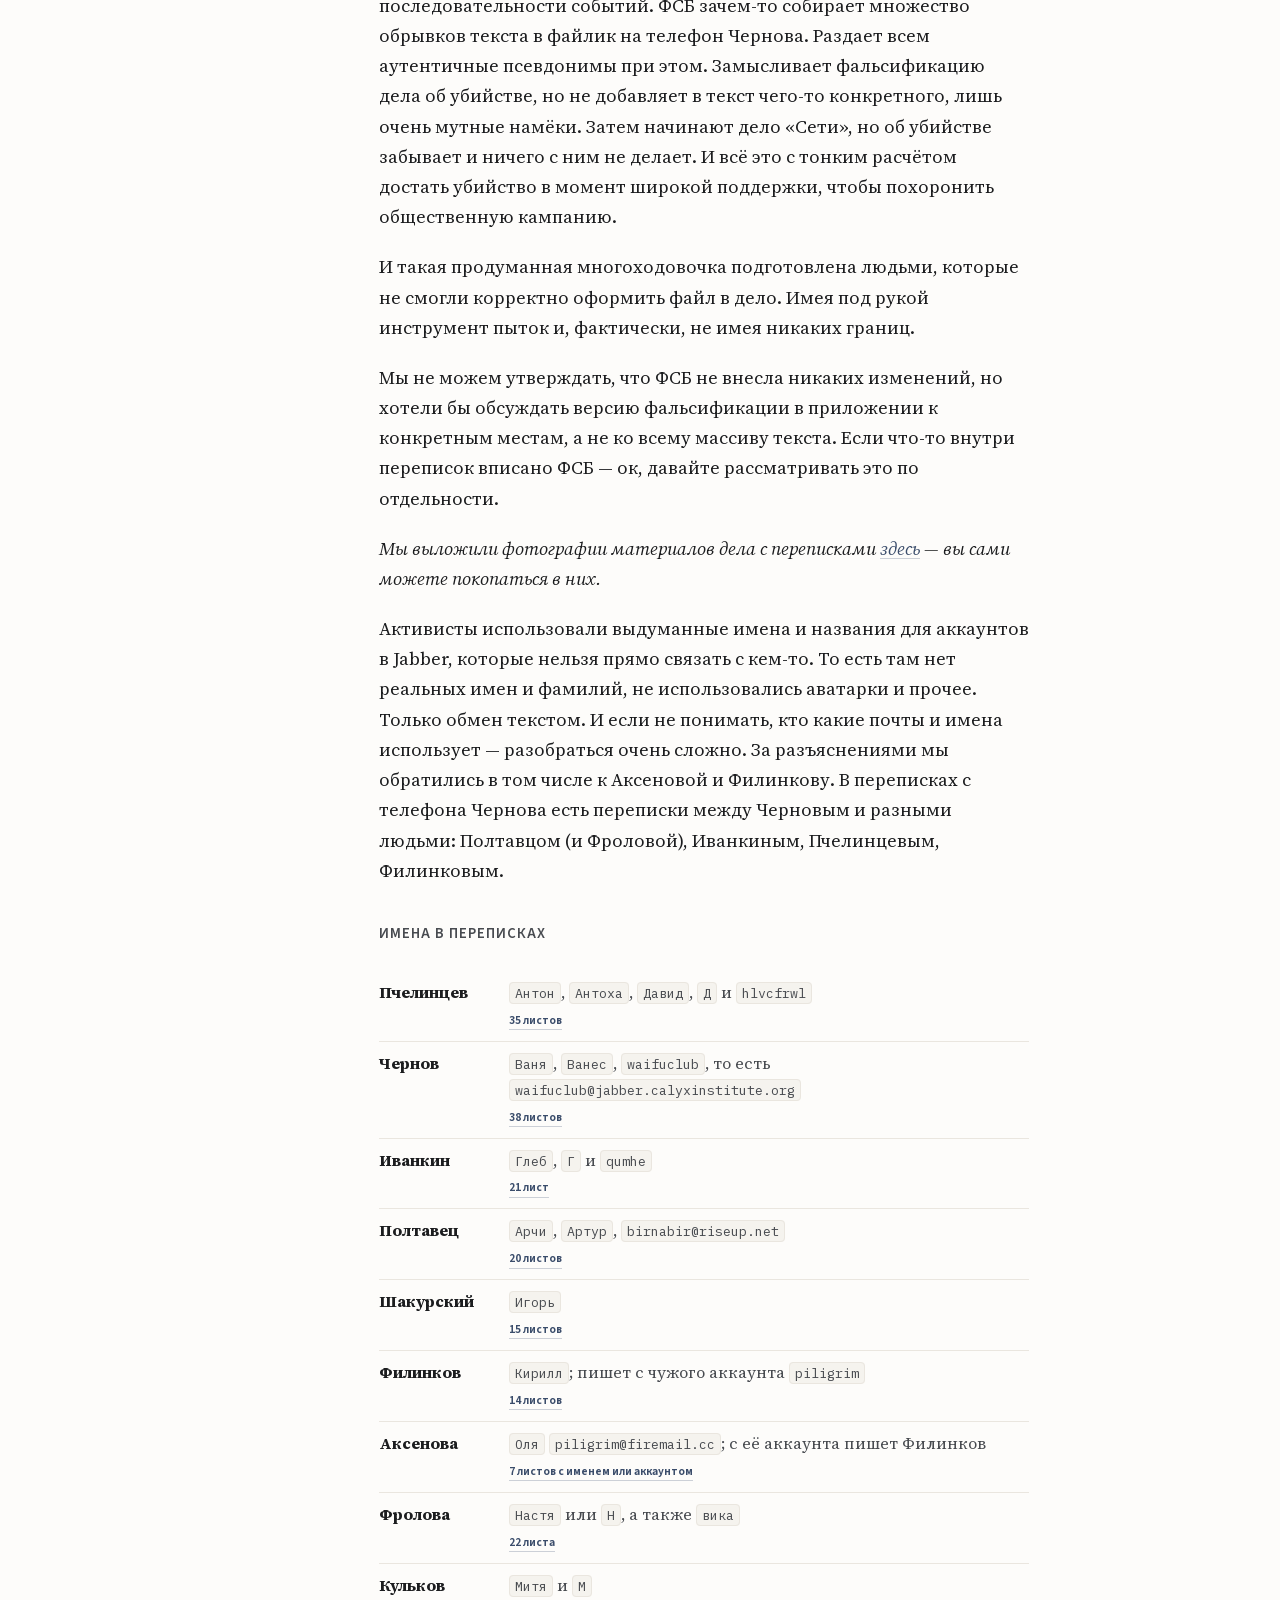
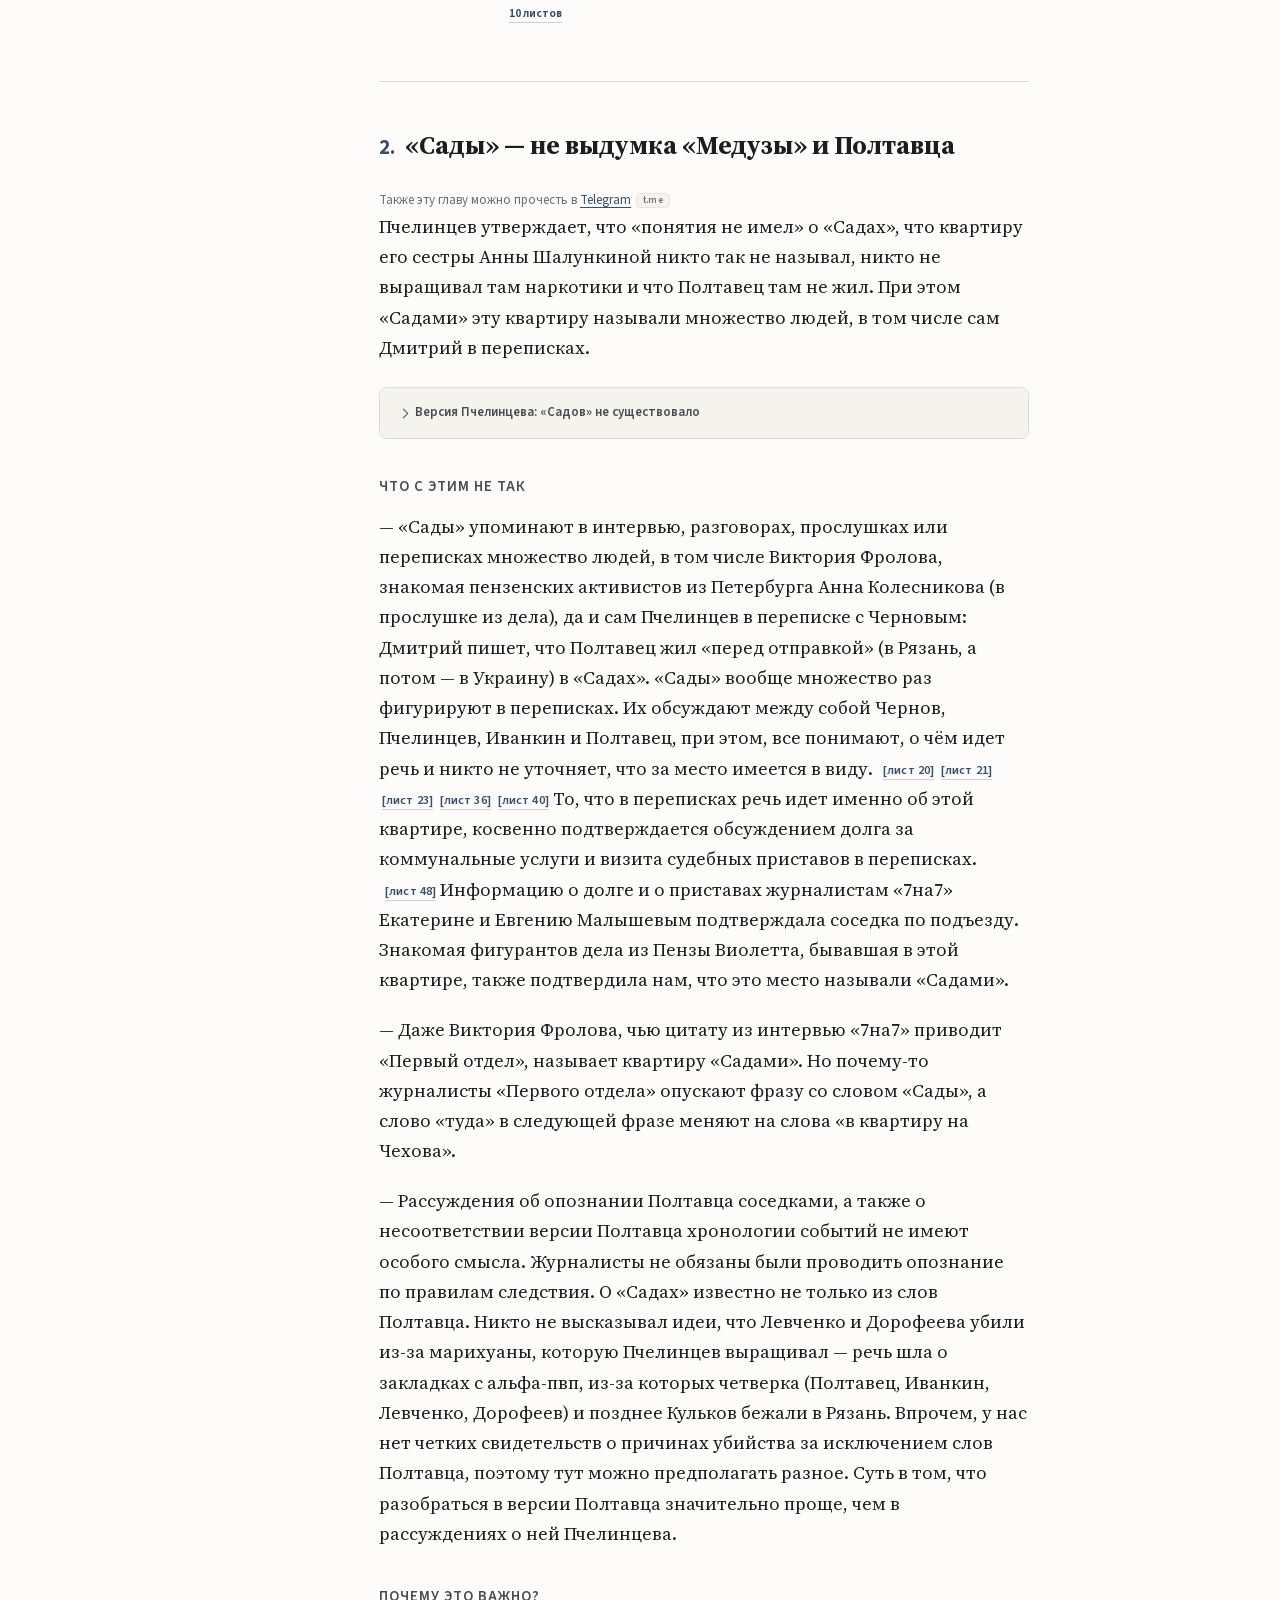
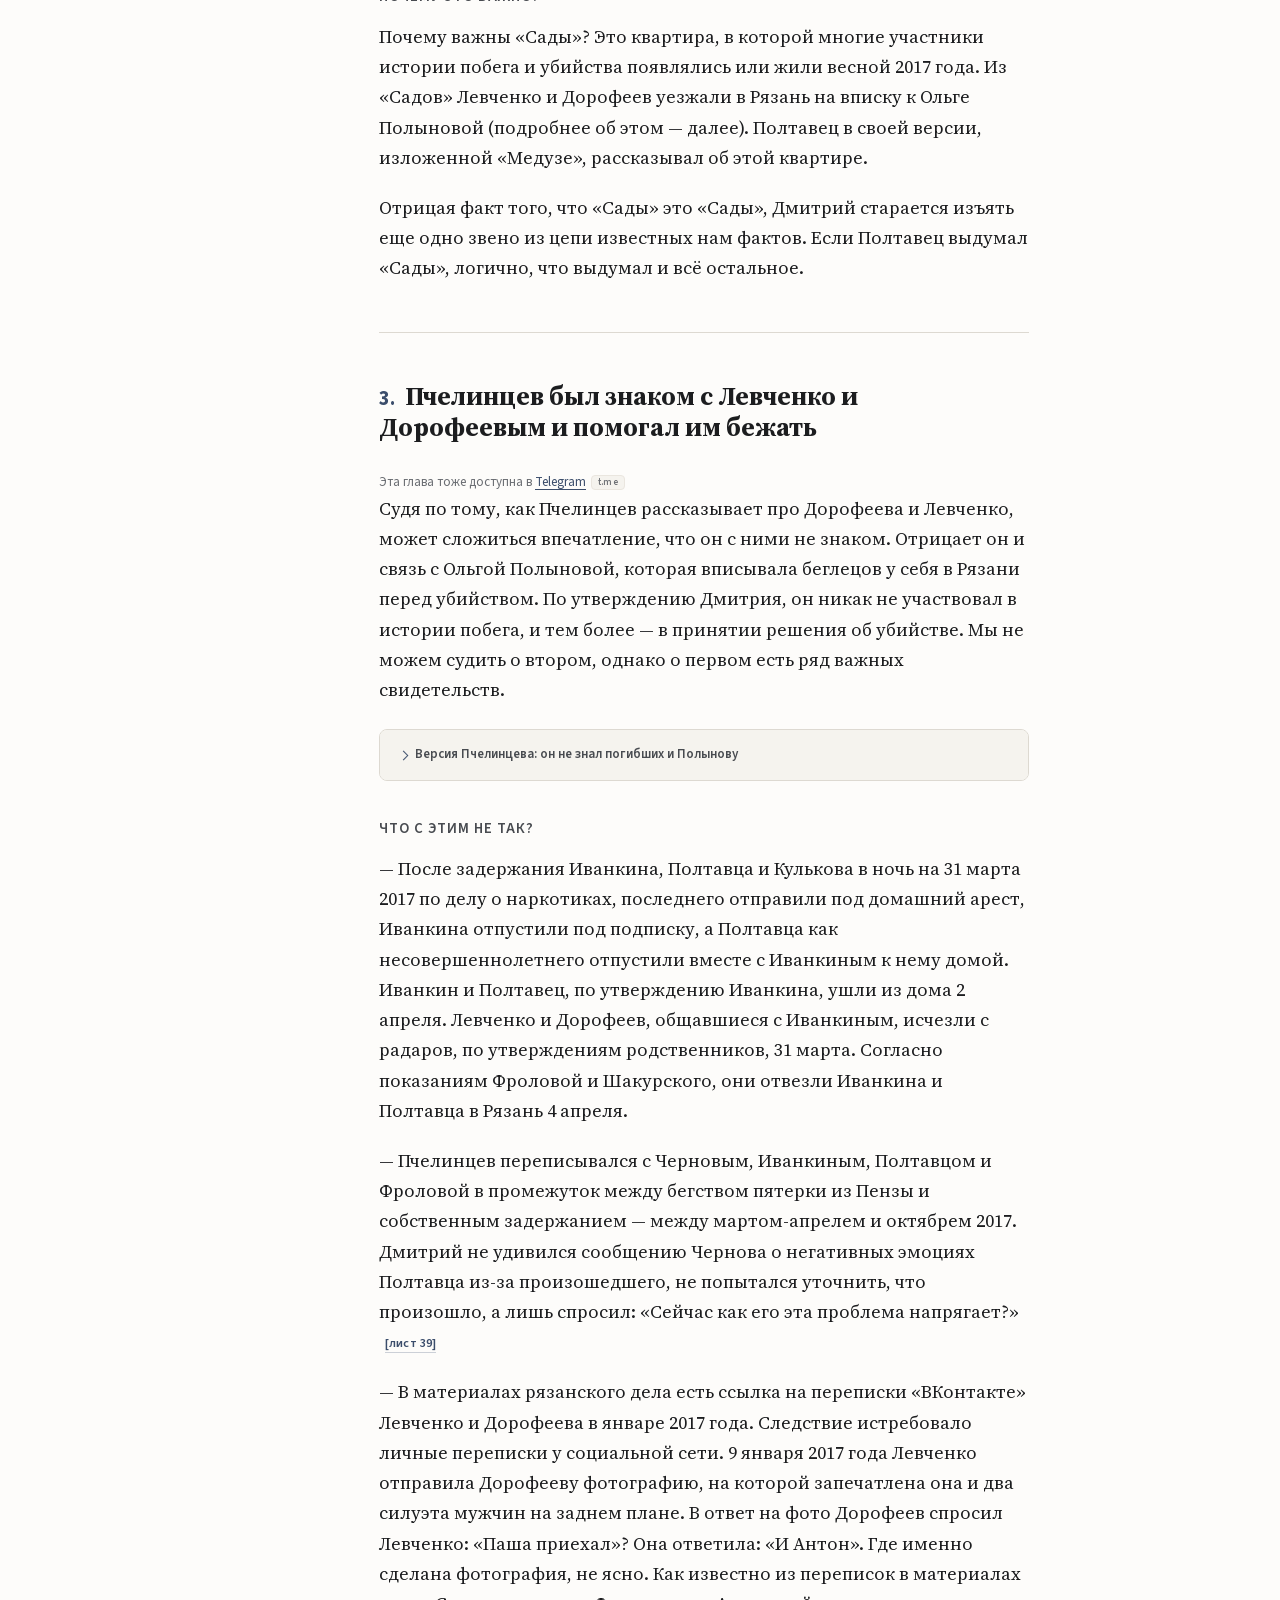
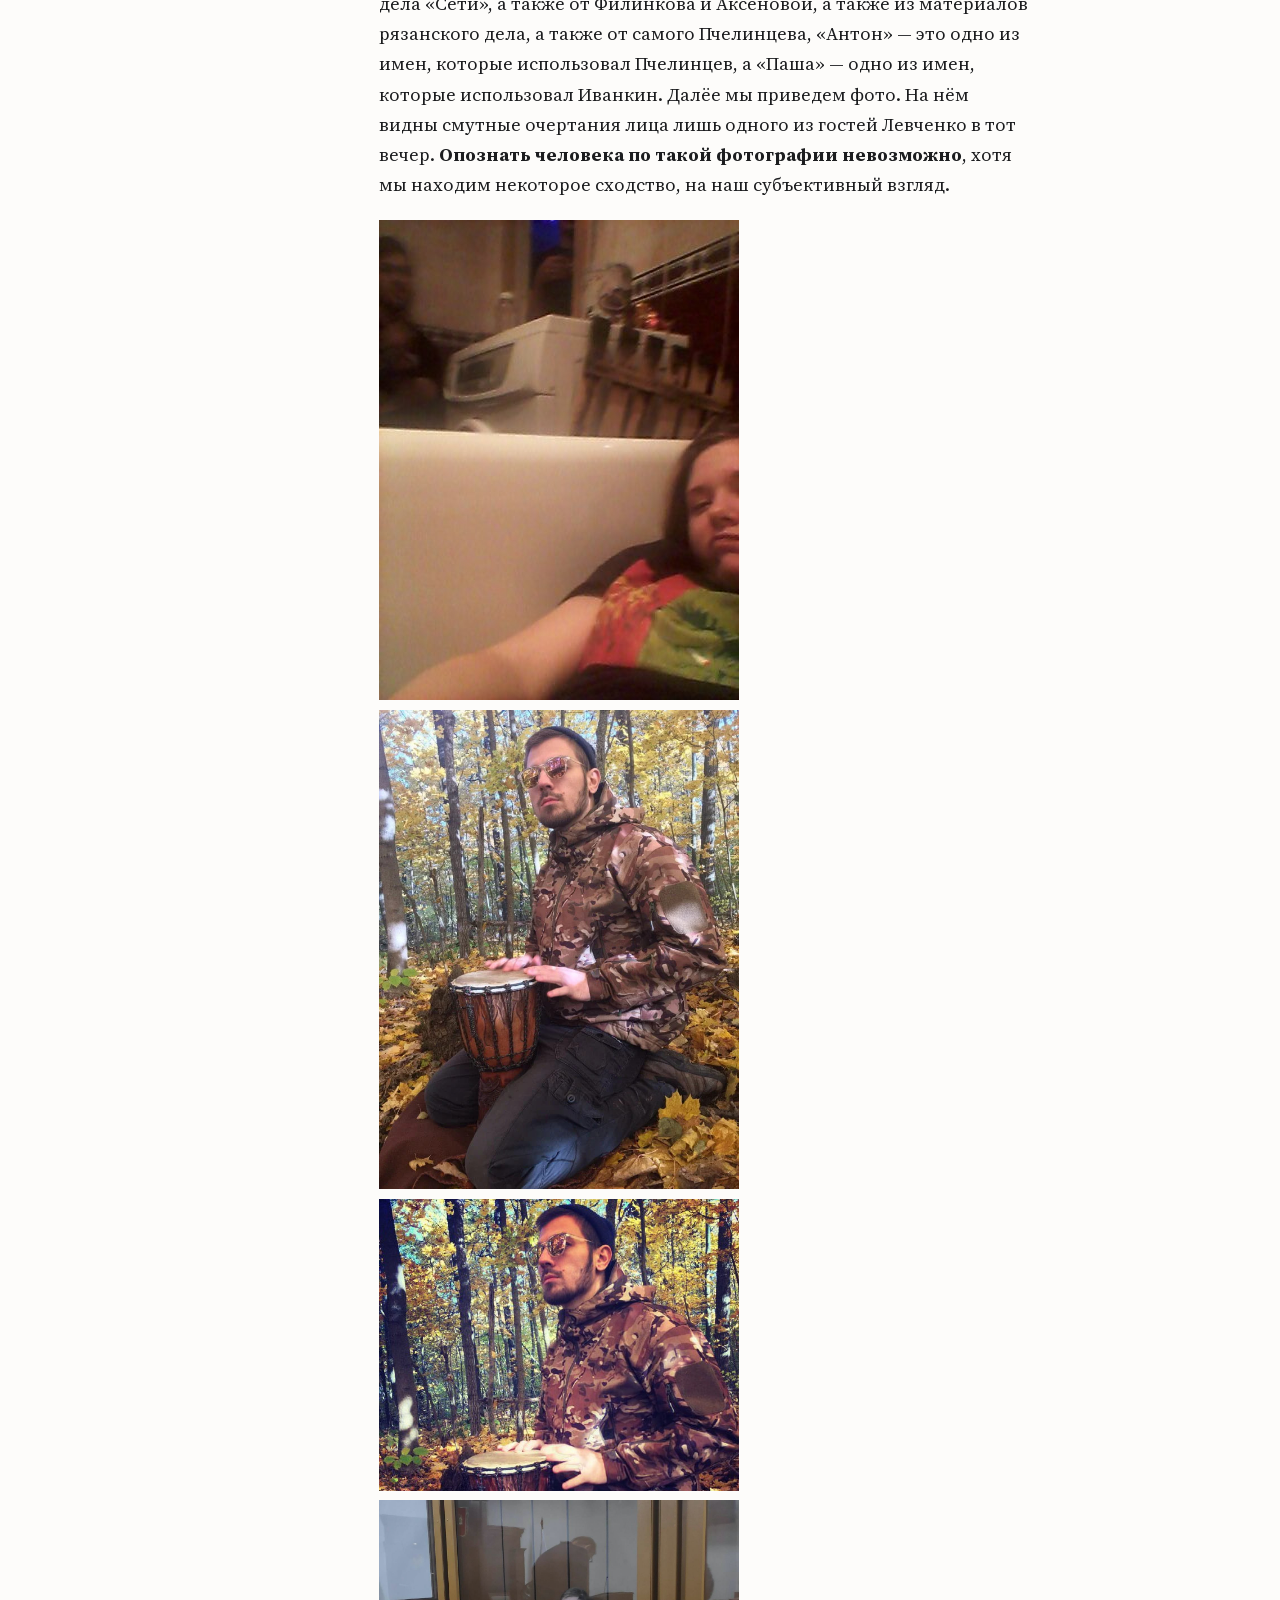
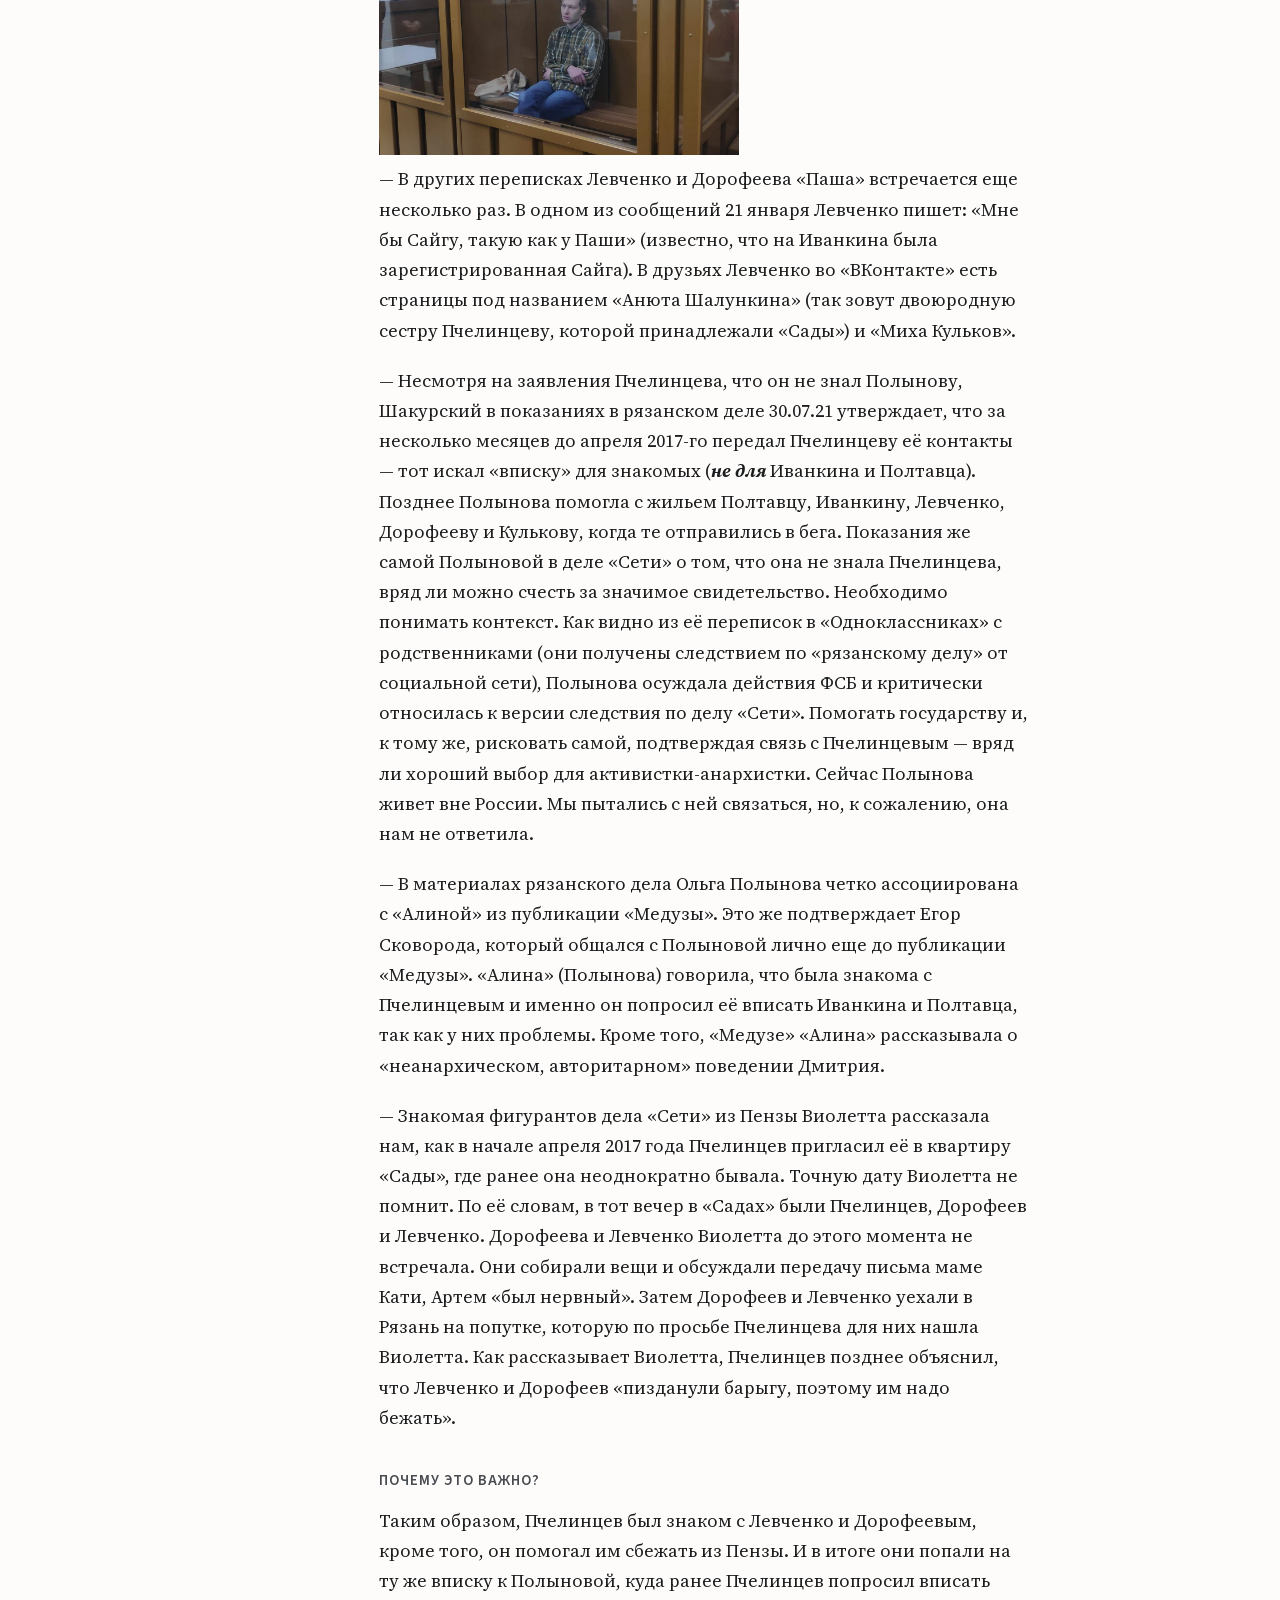
==== commit 183dad99: "fix typo" ====
--- a/index.html
+++ b/index.html
@@ -511,7 +511,7 @@
         <p>
           Мы не можем утверждать, что ФСБ не внесла никаких изменений, но хотели бы
           обсуждать версию фальсификации в приложении к конкретным местам, а не
-          к всему массиву текста. Если что-то внутри переписок вписано ФСБ — ок,
+          ко всему массиву текста. Если что-то внутри переписок вписано ФСБ — ок,
           давайте рассматривать это по отдельности.
         </p>
 
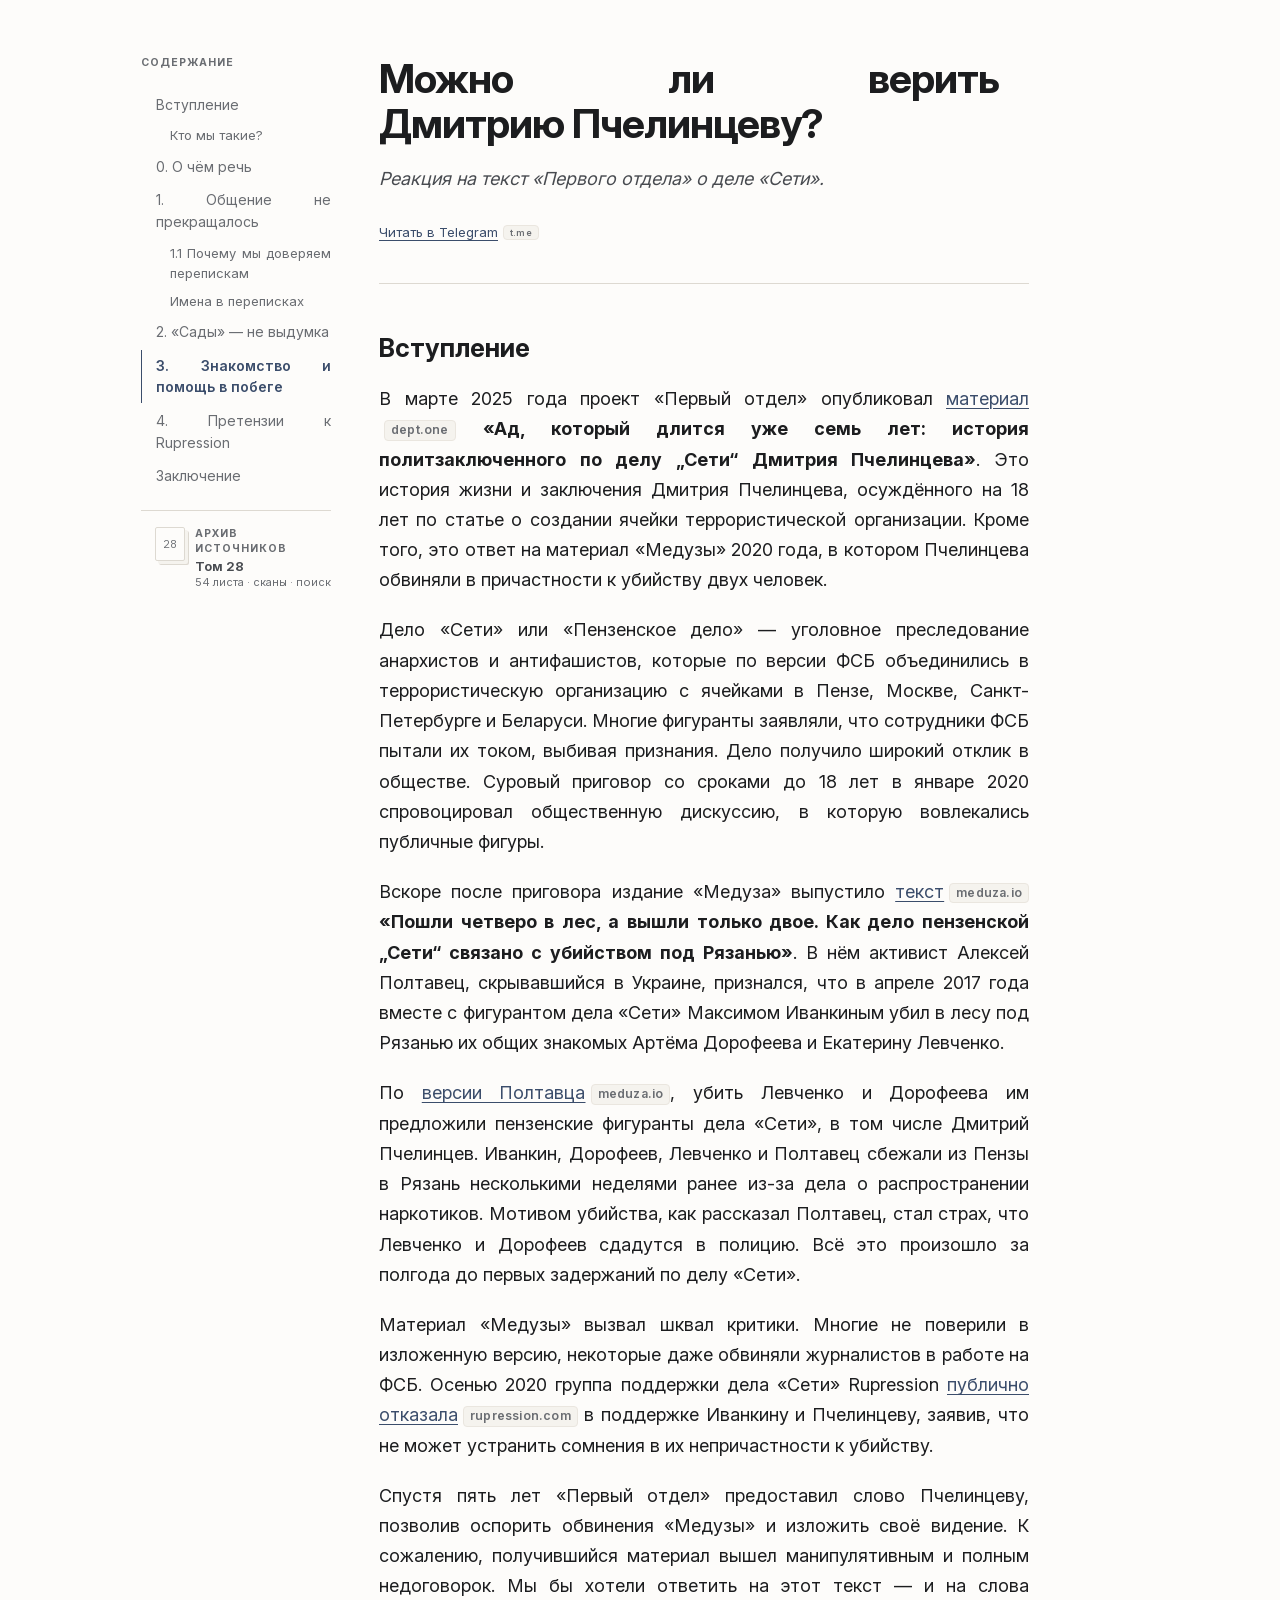
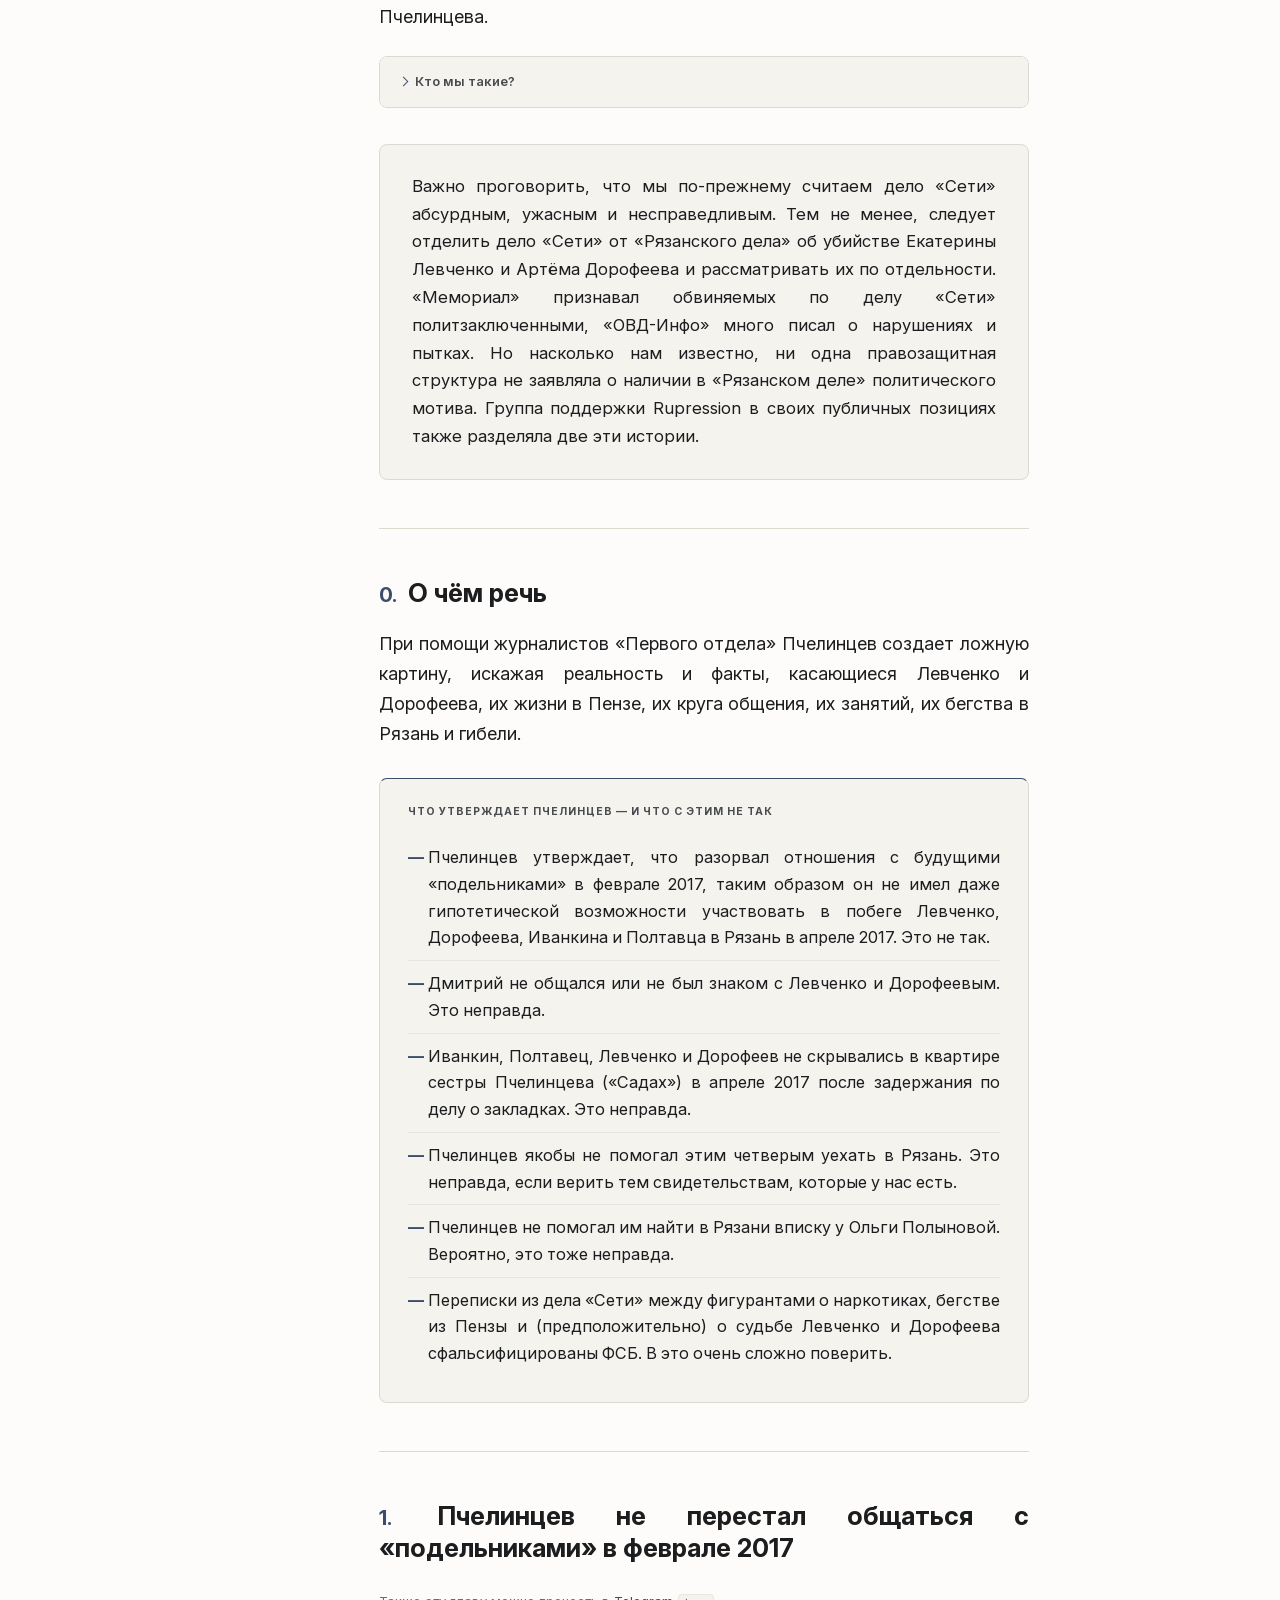
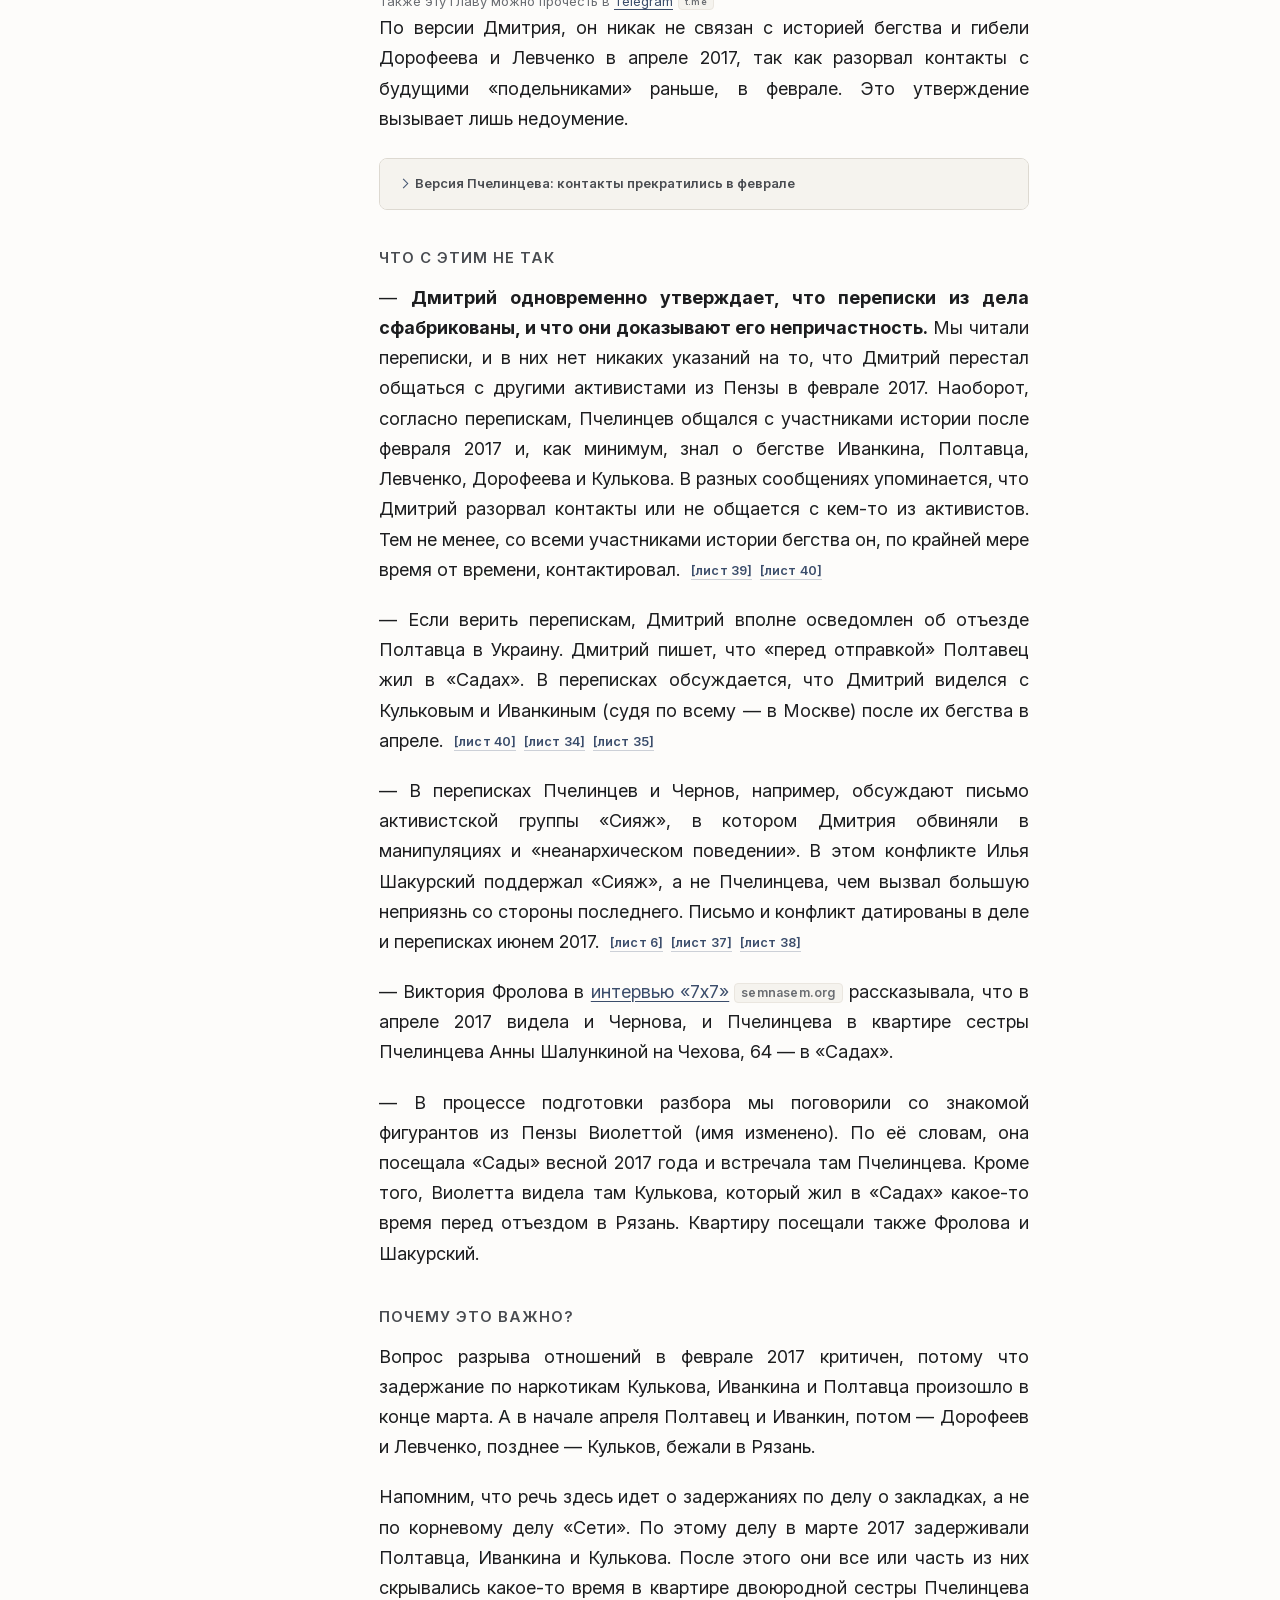
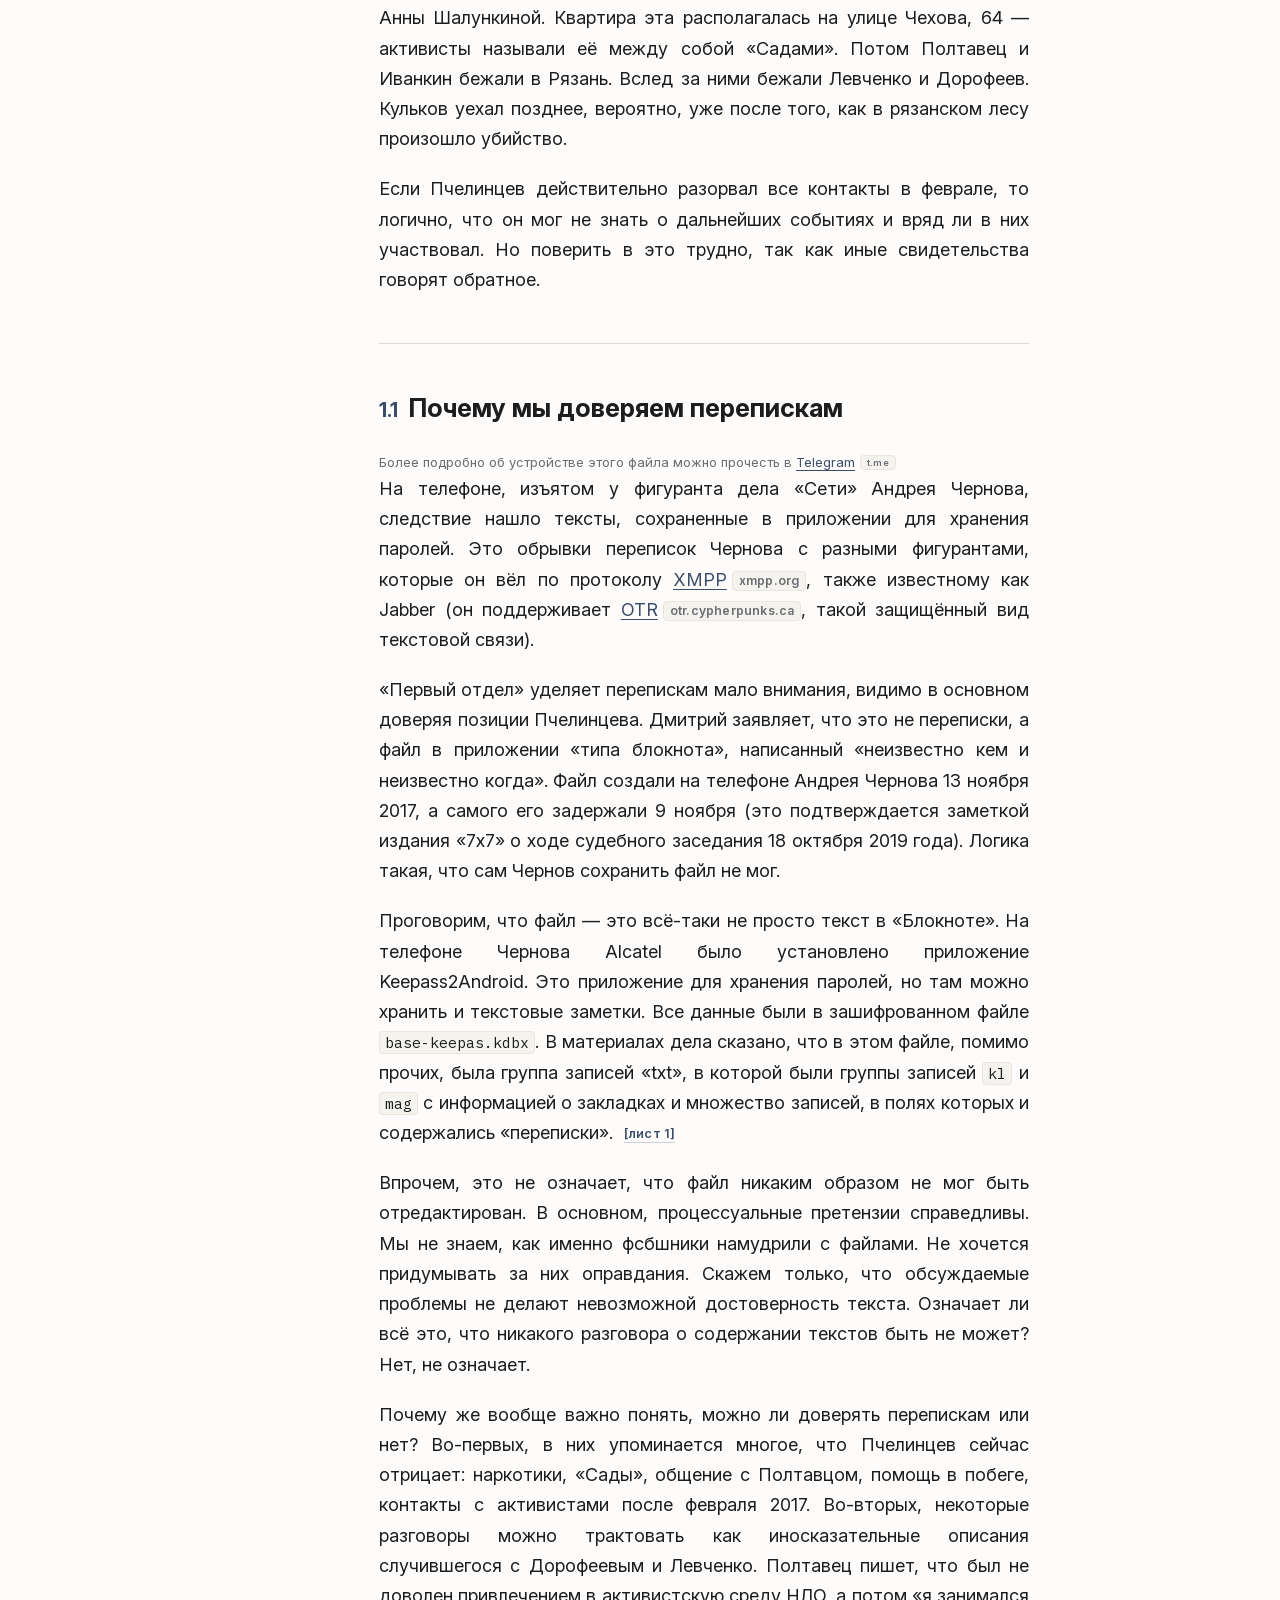
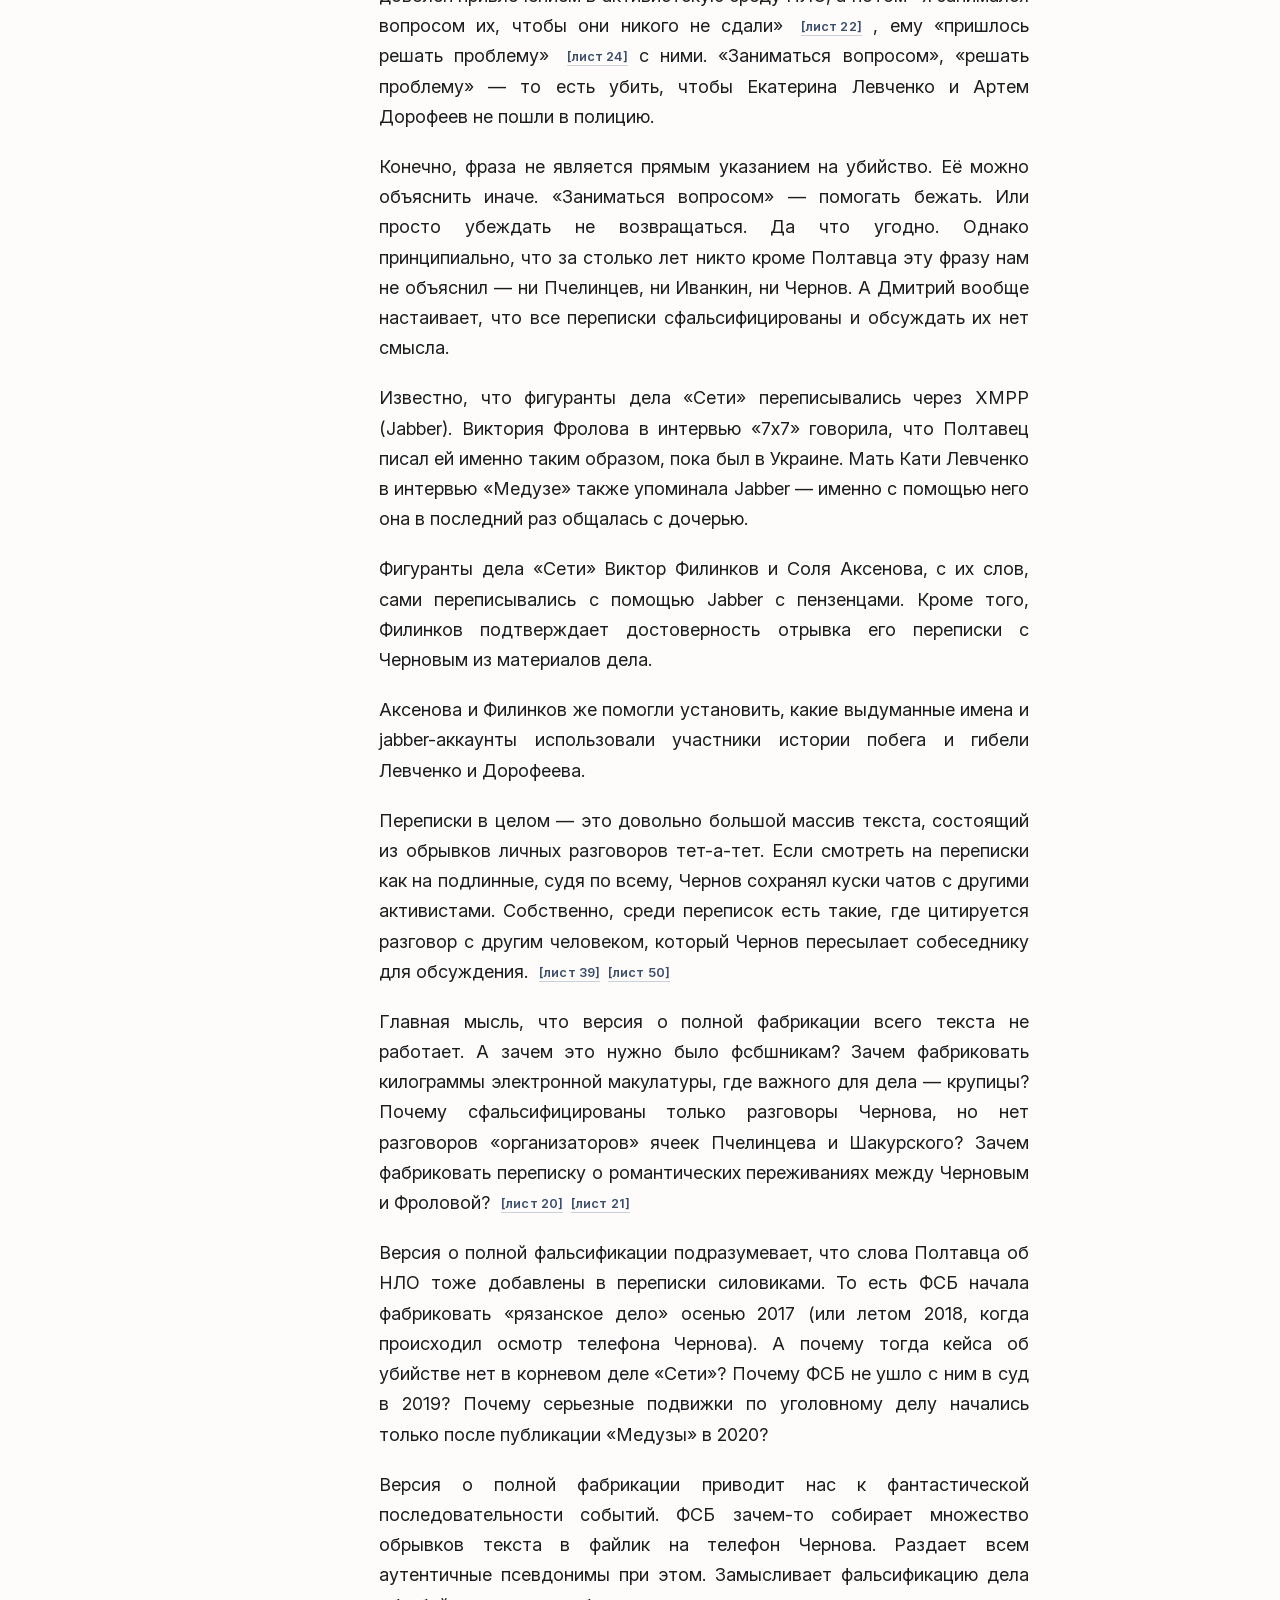
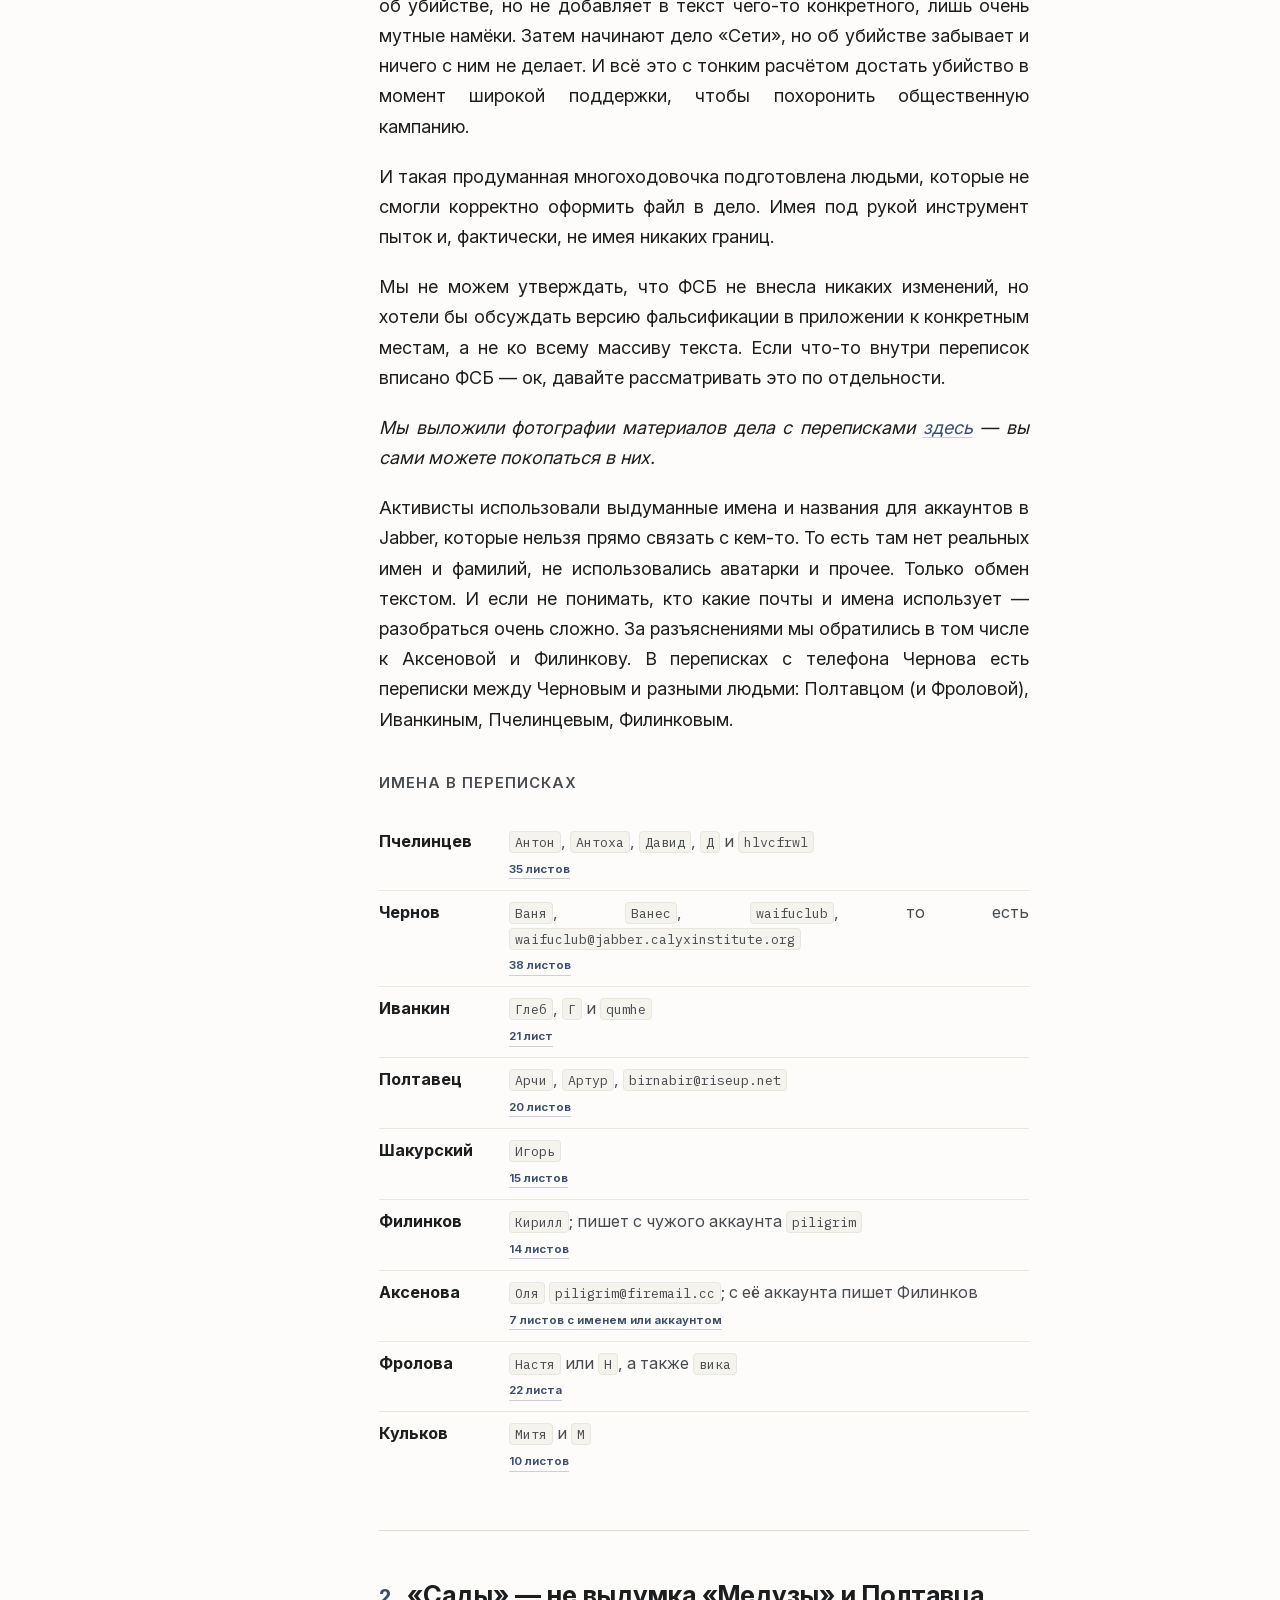
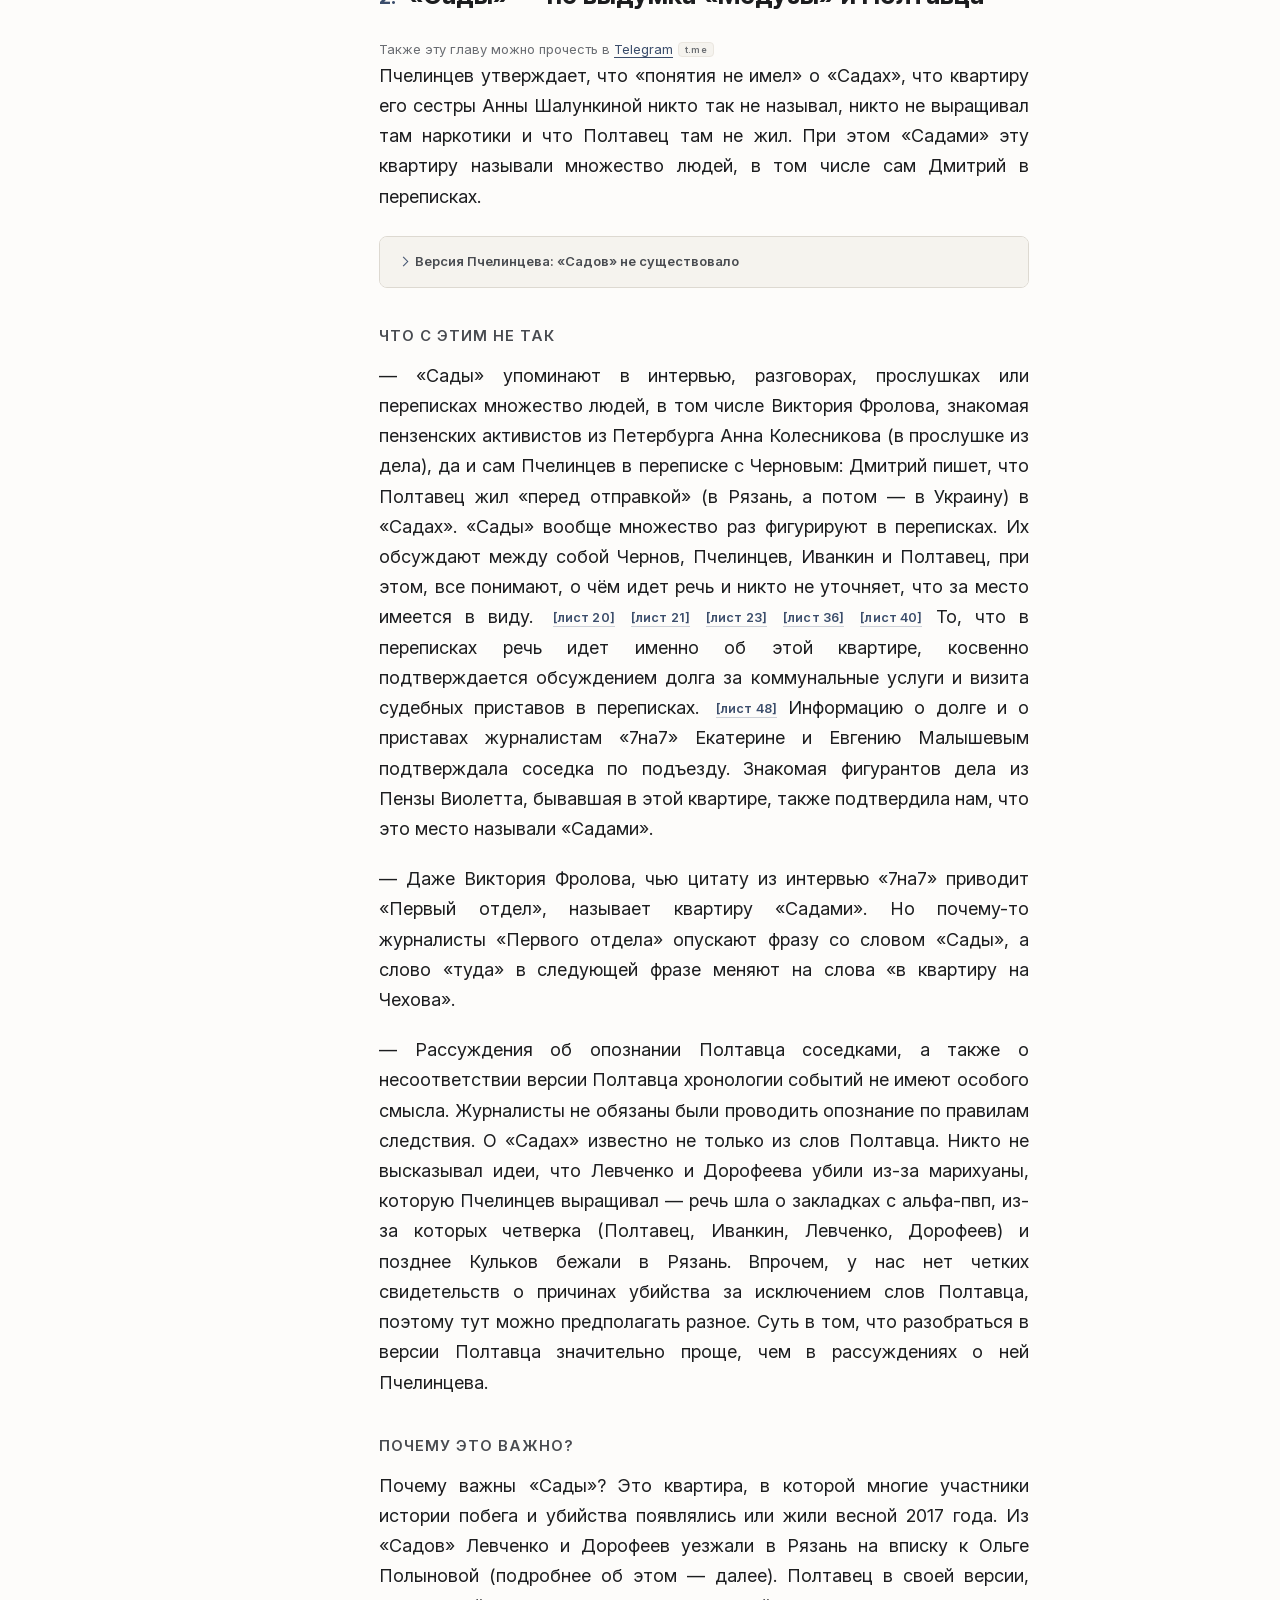
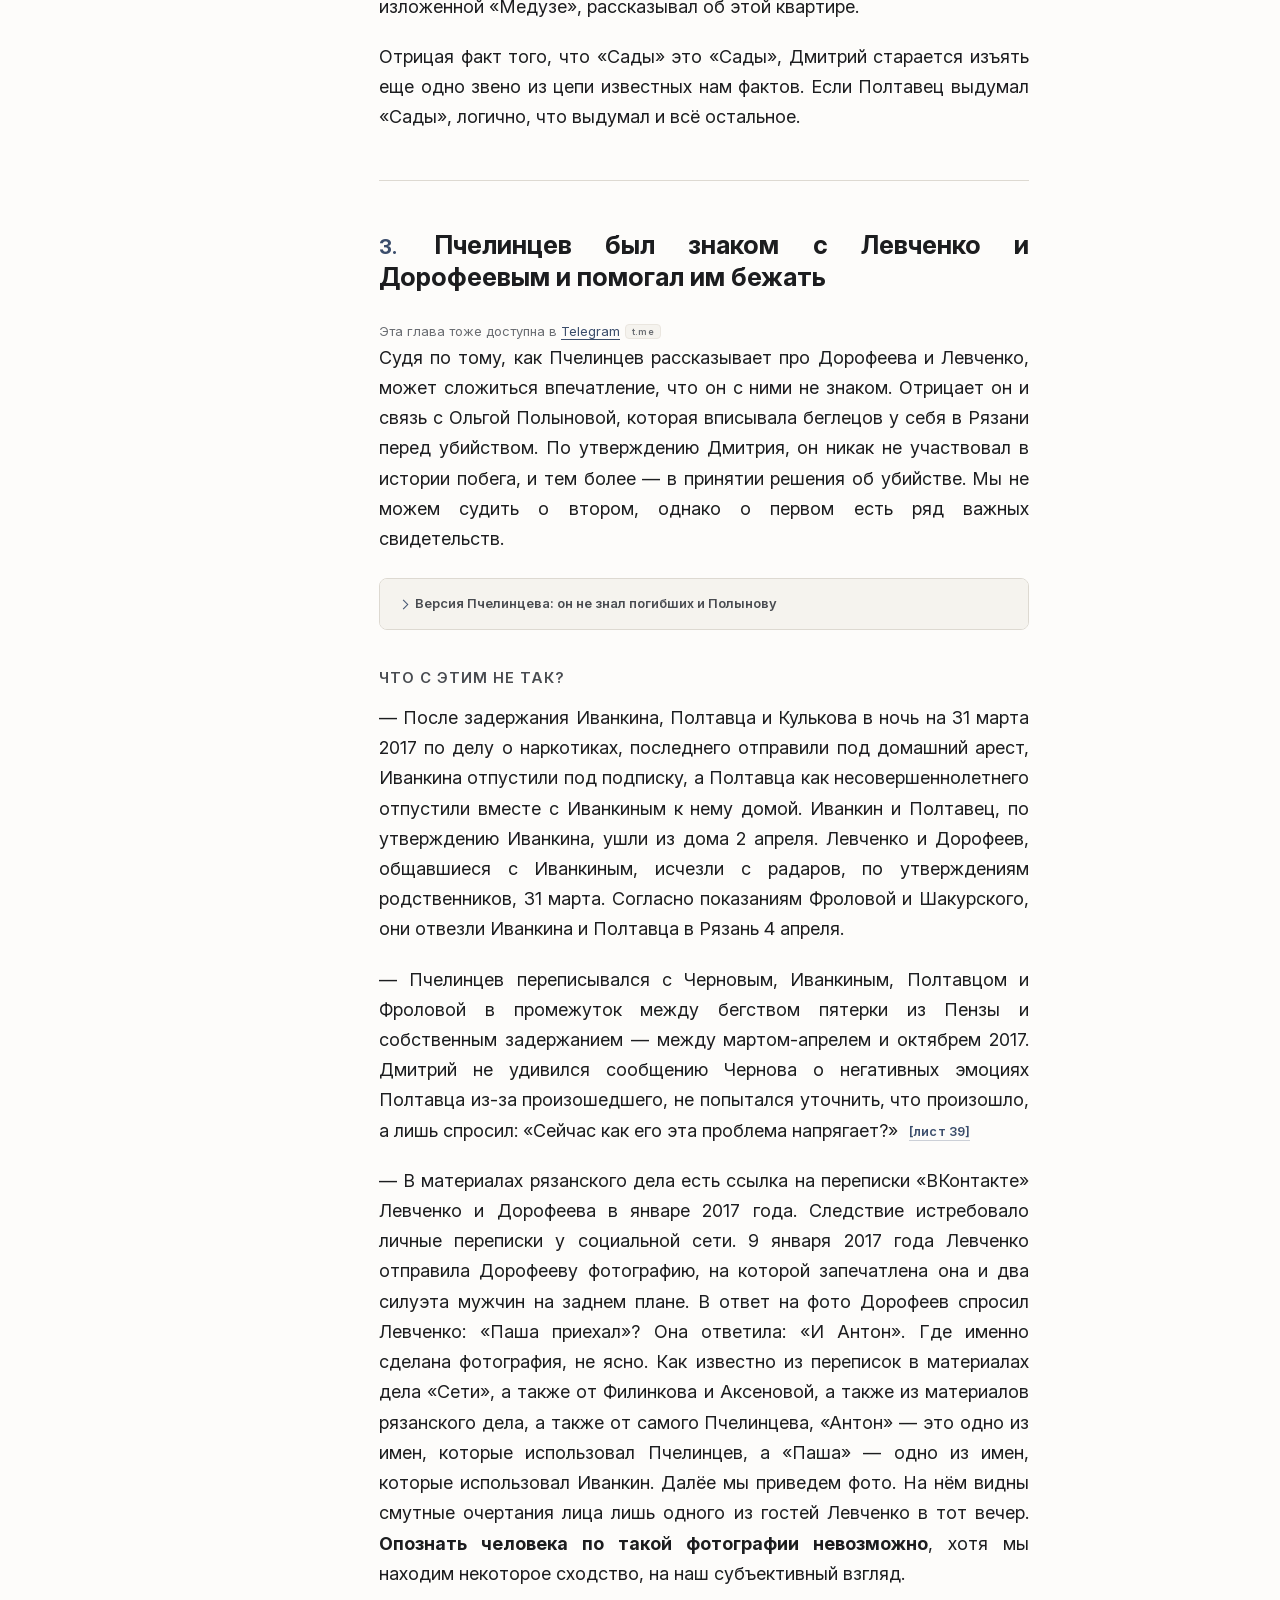
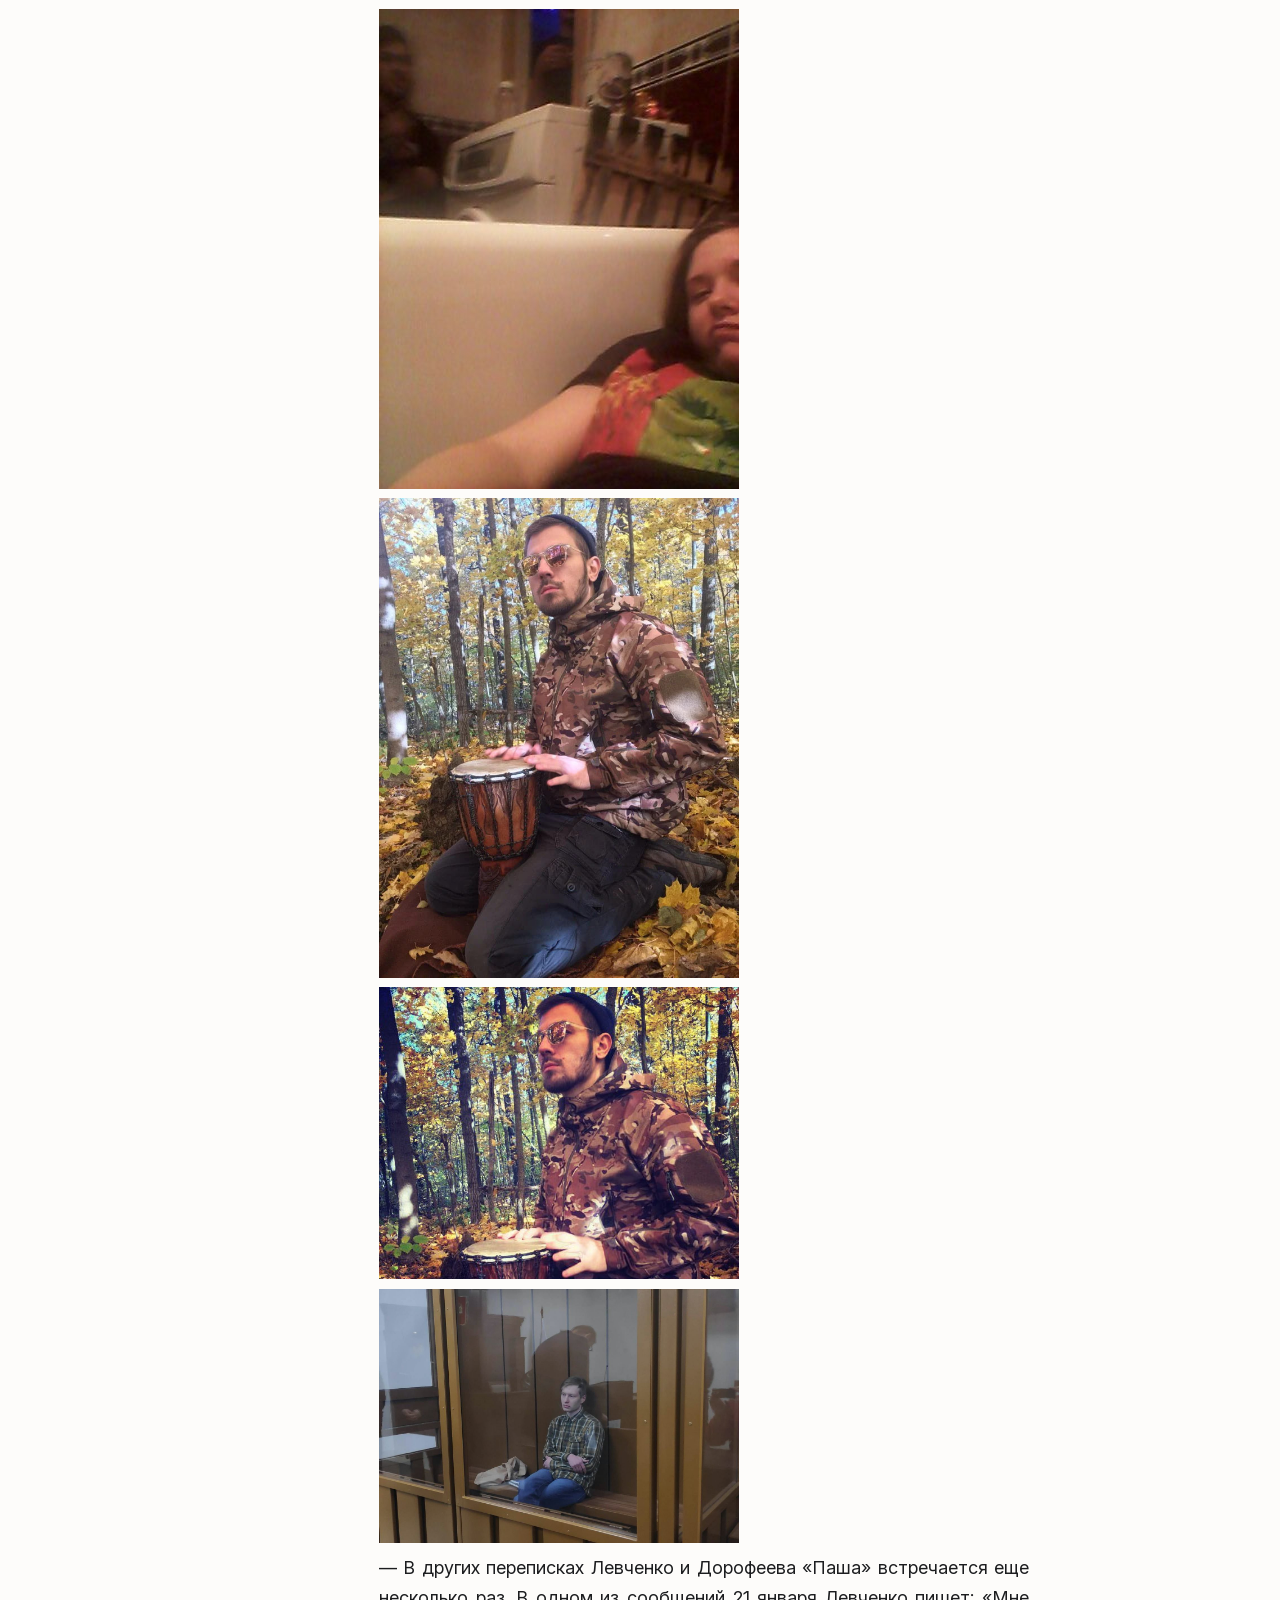
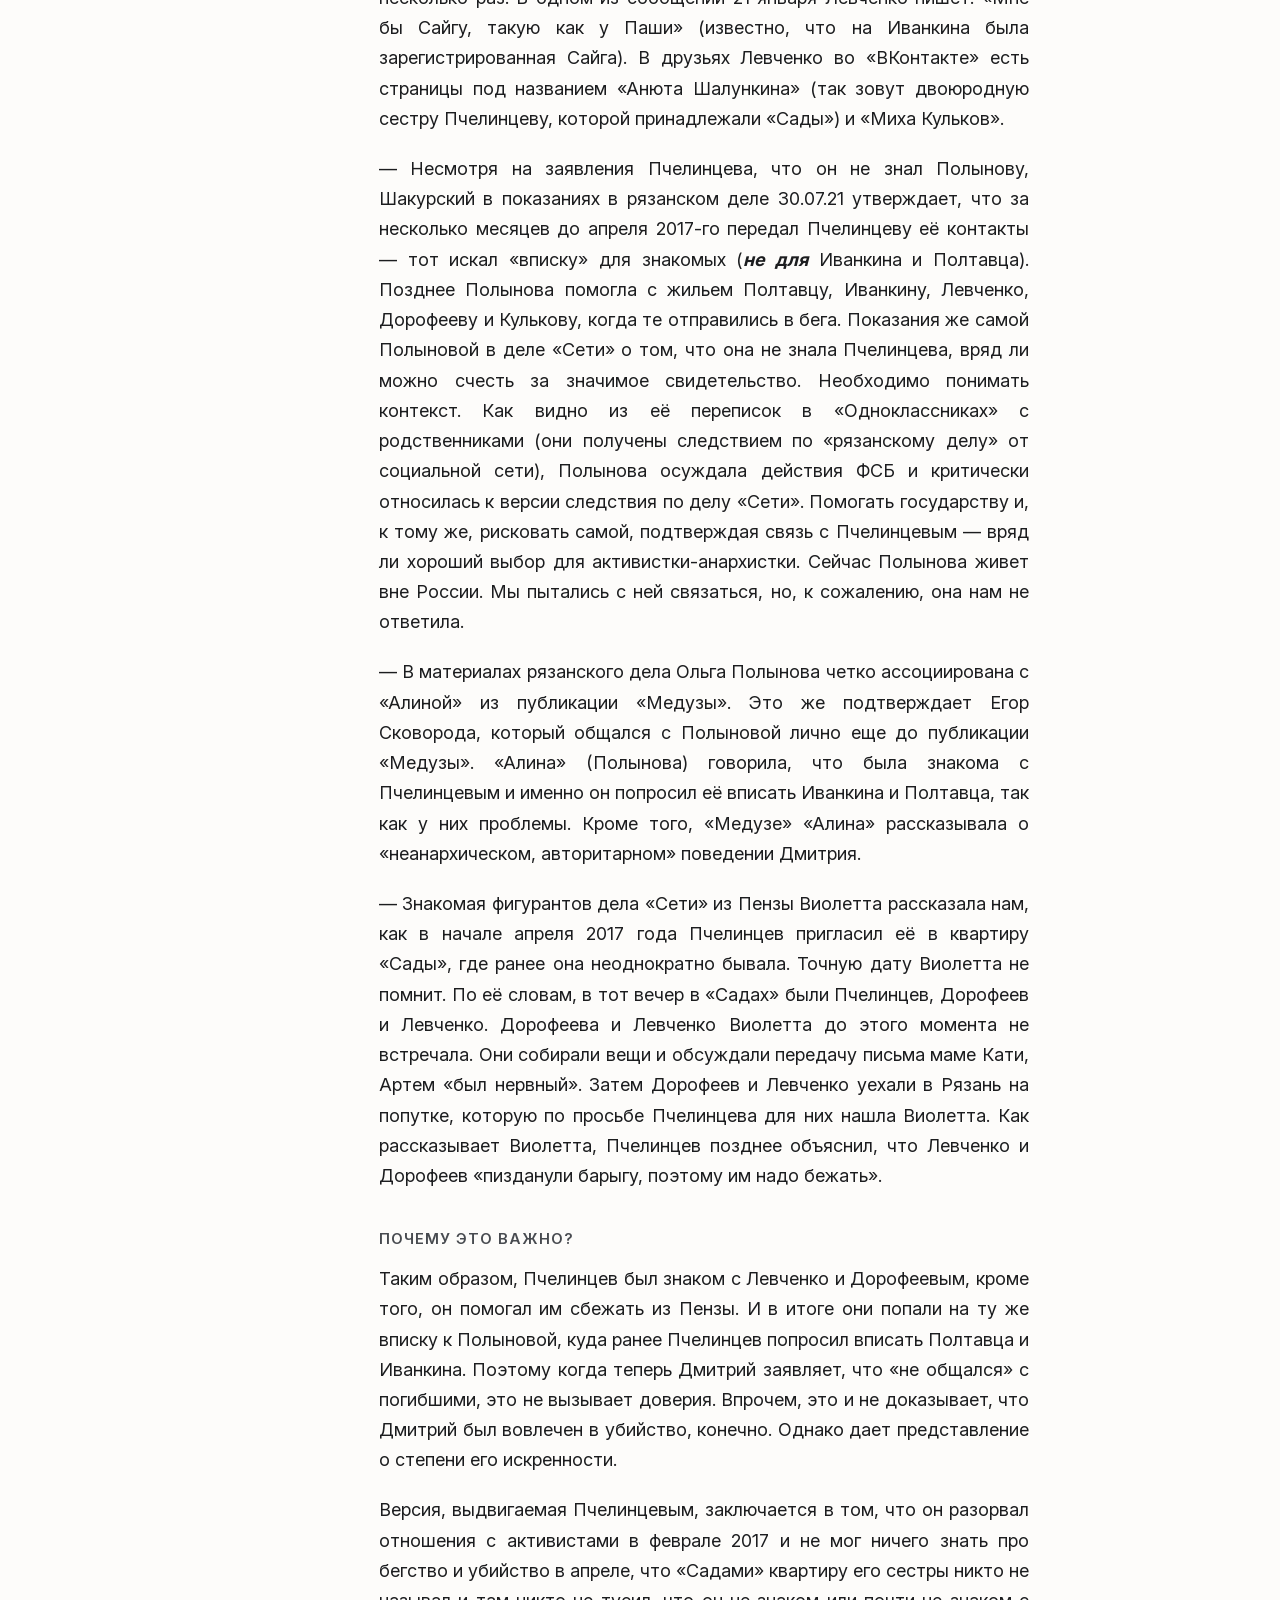
==== commit 074d7553: "fix вопросы" ====
--- a/index.html
+++ b/index.html
@@ -424,10 +424,12 @@
           с активистами после февраля 2017. Во-вторых, некоторые разговоры можно
           трактовать как иносказательные описания случившегося с Дорофеевым
           и Левченко. Полтавец пишет, что был не доволен привлечением
-          в активистскую среду НЛО, а потом ему «пришлось заниматься вопросом»
-          с ними. <span class="scan-cites"><a class="scan-cite" href="scans.html#22">лист 22</a></span>
-          «Заниматься вопросом» — то есть убить, чтобы Левченко и Дорофеев
-          не пошли в полицию.
+          в активистскую среду НЛО, а потом «я занимался вопросом их, чтобы они никого не сдали»
+          <span class="scan-cites"><a class="scan-cite" href="scans.html#22">лист 22</a></span>
+          , ему «пришлось решать проблему»
+          <span class="scan-cites"><a class="scan-cite" href="scans.html#24">лист 24</a></span>
+          с ними. «Заниматься вопросом», «решать проблему» — то есть убить, чтобы Екатерина Левченко и Артем Дорофеев не
+          пошли в полицию.
         </p>
 
         <p>
--- a/fonts.css
+++ b/fonts.css
@@ -1,5 +1,12 @@
 /* Self-hosted OFL fonts. The Cyrillic and Latin subsets are kept separate so
    the browser downloads only the glyphs a page actually uses. */
+@font-face {
+  font-family:'InterVar';
+  font-style:normal;
+  font-weight:100 900;
+  font-display:swap;
+  src:url('fonts/InterVariable.woff2') format('woff2-variations');
+}
 @font-face {
   font-family:'Source Serif 4';
   font-style:normal;
--- a/style.css
+++ b/style.css
@@ -24,8 +24,8 @@
 }
 
 :root {
-  --body:'Source Serif 4',Georgia,serif;
-  --ui:'Source Sans 3',system-ui,sans-serif;
+  --body:InterVar,sans-serif;
+  --ui:InterVar,sans-serif;
   --mono:'IBM Plex Mono',ui-monospace,monospace;
   --bg:#FDFCFA; --bg-warm:#F5F3EE; --text:#1C1D1F; --text-secondary:#484B50;
   --text-muted:#6A6D72; --border:#DDD9D1; --border-light:#EAE6DF;
@@ -39,7 +39,18 @@
 }
 
 html { font-size:18px; scroll-behavior:smooth; scroll-padding-top:40px; background:var(--bg); }
-body { font-family:var(--body); color:var(--text); background:var(--bg); line-height:1.68; font-optical-sizing:auto; font-variant-emoji:text; -webkit-font-smoothing:antialiased; text-rendering:optimizeLegibility; min-height:100vh; }
+body {
+  font-family:var(--body);
+  color:var(--text);
+  background:var(--bg);
+  line-height:1.68; font-optical-sizing:auto;
+  font-variant-emoji:text;
+  text-align:justify;
+  hyphens:auto;
+  -webkit-font-smoothing:antialiased;
+  text-rendering:optimizeLegibility;
+  min-height:100vh;
+}
 ::selection { background:var(--accent-faint); }
 a { color:var(--accent); text-decoration:underline; text-decoration-color:var(--accent-underline); text-decoration-thickness:1px; text-underline-offset:3px; }
 a:hover { color:var(--accent-hover); text-decoration-color:var(--accent-hover); }
